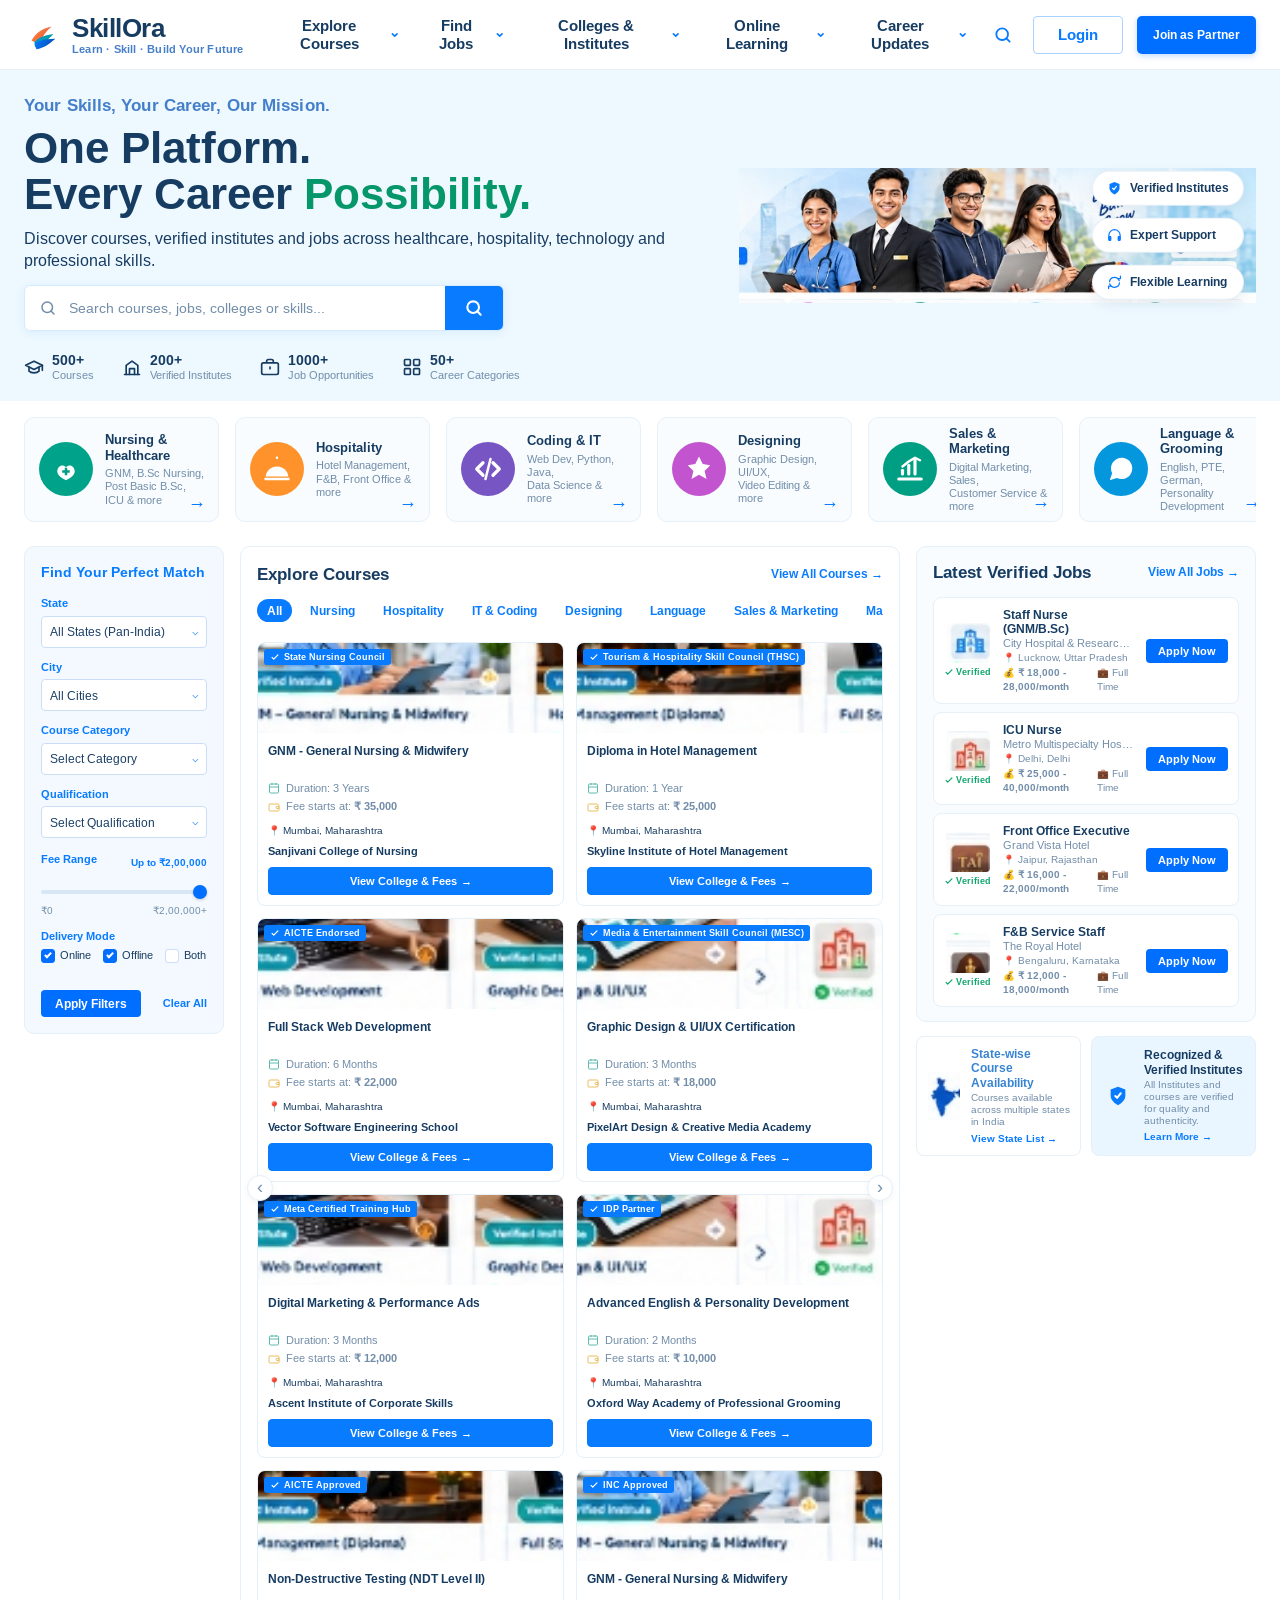
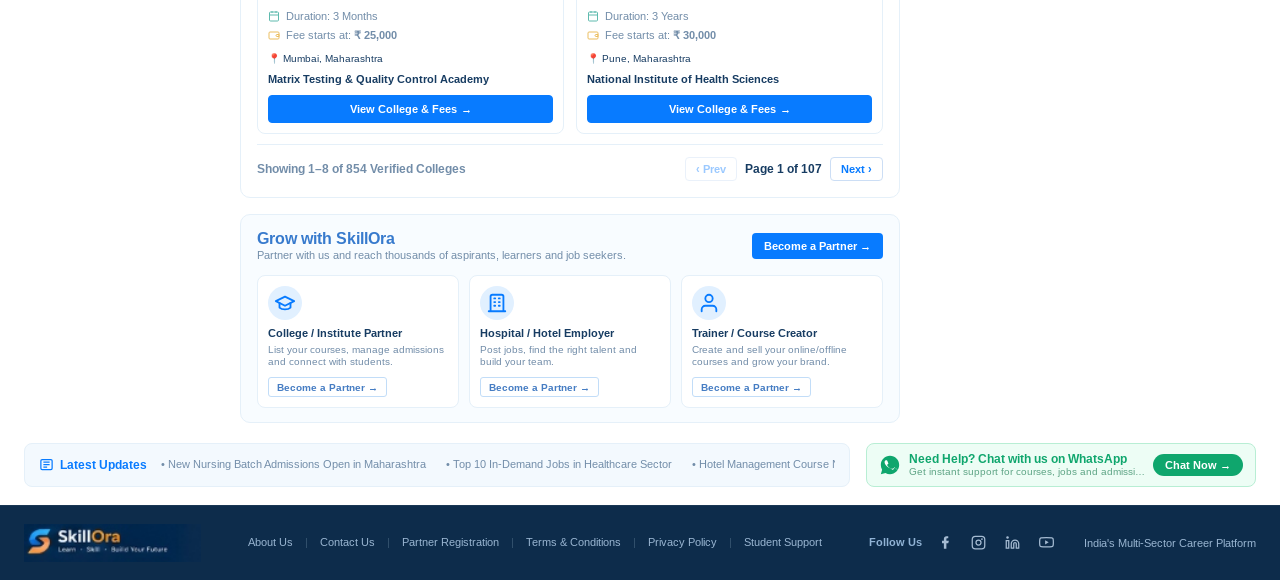
==== index.html @ 334977e7 "Initial commit: SkillOra educational platform and 854+ college directory" ====
<!DOCTYPE html>
<html lang="en">
<head>
  <meta charset="UTF-8">
  <meta name="viewport" content="width=device-width, initial-scale=1.0">
  <title>SkillOra - One Platform. Every Career Possibility.</title>
  <meta name="description" content="Discover courses, verified institutes and jobs across healthcare, hospitality, technology and professional skills.">
  <!-- Google Fonts: Arimo (Exact Figma Font) & Caveat for handwritten script -->
  <link rel="preconnect" href="https://fonts.googleapis.com">
  <link rel="preconnect" href="https://fonts.gstatic.com" crossorigin>
  <link href="https://fonts.googleapis.com/css2?family=Arimo:ital,wght@0,400..700;1,400..700&family=Caveat:wght@600;700&display=swap" rel="stylesheet">
  <link rel="stylesheet" href="styles.css">
</head>
<body>

  <!-- Top Announcement / Toast Bar (if needed) -->
  <div id="toast-container" class="toast-container"></div>

  <!-- MAIN WRAPPER (Exact 1600px Canvas Centered with Auto Layout) -->
  <div class="site-canvas">

    <!-- ========================================================================= -->
    <!-- 1. HEADER / NAVIGATION                                                    -->
    <!-- ========================================================================= -->
    <header class="navbar" id="main-header">
      <div class="nav-container">
        
        <!-- Brand Logo -->
        <a href="#home" class="brand-logo" aria-label="SkillOra Home">
          <div class="logo-mark">
            <svg class="logo-symbol" viewBox="0 0 40 40" fill="none" xmlns="http://www.w3.org/2000/svg">
              <path d="M8 26C11 19 19 13 29 11C23 16 19 22 17 29C15 28 10 27 8 26Z" fill="url(#grad_orange)"/>
              <path d="M11 27C17 22 23 20 31 19C25 25 19 32 12 33C11 31 11 29 11 27Z" fill="url(#grad_cyan)"/>
              <path d="M12 28C19 25 26 24 33 24C27 29 21 34 13 35C12 33 12 30 12 28Z" fill="url(#grad_blue)"/>
              <defs>
                <linearGradient id="grad_orange" x1="8" y1="11" x2="29" y2="29" gradientUnits="userSpaceOnUse">
                  <stop stop-color="#FF922A"/>
                  <stop offset="1" stop-color="#E84655"/>
                </linearGradient>
                <linearGradient id="grad_cyan" x1="11" y1="19" x2="31" y2="33" gradientUnits="userSpaceOnUse">
                  <stop stop-color="#0497DD"/>
                  <stop offset="1" stop-color="#009E83"/>
                </linearGradient>
                <linearGradient id="grad_blue" x1="12" y1="24" x2="33" y2="35" gradientUnits="userSpaceOnUse">
                  <stop stop-color="#087BFF"/>
                  <stop offset="1" stop-color="#0047AB"/>
                </linearGradient>
              </defs>
            </svg>
          </div>
          <div class="logo-text-group">
            <span class="logo-title">Skill<span class="highlight-orange">Ora</span></span>
            <span class="logo-tagline">Learn · Skill · Build Your Future</span>
          </div>
        </a>

        <!-- Desktop Navigation Items with Dropdowns -->
        <nav class="nav-menu" aria-label="Main Navigation">
          
          <!-- Explore Courses Dropdown -->
          <div class="nav-item has-dropdown">
            <button class="nav-link" aria-expanded="false">
              <span>Explore Courses</span>
              <svg class="chevron-icon" viewBox="0 0 12 12" fill="none"><path d="M3 4.5L6 7.5L9 4.5" stroke="#087BFF" stroke-width="2" stroke-linecap="round" stroke-linejoin="round"/></svg>
            </button>
            <div class="dropdown-menu">
              <a href="#courses" data-category="Nursing" class="dropdown-item">
                <span class="cat-dot dot-teal"></span>
                <span>Nursing & Healthcare</span>
              </a>
              <a href="#courses" data-category="Hospitality" class="dropdown-item">
                <span class="cat-dot dot-orange"></span>
                <span>Hospitality & Hotel Mgmt</span>
              </a>
              <a href="#courses" data-category="IT & Coding" class="dropdown-item">
                <span class="cat-dot dot-purple"></span>
                <span>Coding & Technology</span>
              </a>
              <a href="#courses" data-category="Designing" class="dropdown-item">
                <span class="cat-dot dot-magenta"></span>
                <span>Designing & UI/UX</span>
              </a>
              <a href="#courses" data-category="Sales & Marketing" class="dropdown-item">
                <span class="cat-dot dot-green"></span>
                <span>Sales & Digital Marketing</span>
              </a>
              <a href="#courses" data-category="Language" class="dropdown-item">
                <span class="cat-dot dot-blue"></span>
                <span>Language & Grooming</span>
              </a>
              <a href="#courses" data-category="Material Science" class="dropdown-item">
                <span class="cat-dot dot-darkgreen"></span>
                <span>Material Science & Testing</span>
              </a>
            </div>
          </div>

          <!-- Find Jobs Dropdown -->
          <div class="nav-item has-dropdown">
            <button class="nav-link" aria-expanded="false">
              <span>Find Jobs</span>
              <svg class="chevron-icon" viewBox="0 0 12 12" fill="none"><path d="M3 4.5L6 7.5L9 4.5" stroke="#087BFF" stroke-width="2" stroke-linecap="round" stroke-linejoin="round"/></svg>
            </button>
            <div class="dropdown-menu">
              <a href="#jobs" class="dropdown-item"><span>Staff & ICU Nurse Openings</span></a>
              <a href="#jobs" class="dropdown-item"><span>Hotel Front Desk & Hospitality</span></a>
              <a href="#jobs" class="dropdown-item"><span>Full Stack & Frontend Developer</span></a>
              <a href="#jobs" class="dropdown-item"><span>UI/UX Designer & Creative</span></a>
              <a href="#jobs" class="dropdown-item"><span>Verified Walk-in Interviews</span></a>
            </div>
          </div>

          <!-- Colleges & Institutes Dropdown -->
          <div class="nav-item has-dropdown">
            <button class="nav-link" aria-expanded="false">
              <span>Colleges & Institutes</span>
              <svg class="chevron-icon" viewBox="0 0 12 12" fill="none"><path d="M3 4.5L6 7.5L9 4.5" stroke="#087BFF" stroke-width="2" stroke-linecap="round" stroke-linejoin="round"/></svg>
            </button>
            <div class="dropdown-menu">
              <a href="javascript:void(0)" onclick="openStateModal()" class="dropdown-item"><span>Sunrise College of Nursing</span></a>
              <a href="javascript:void(0)" onclick="openStateModal()" class="dropdown-item"><span>Global Hospitality Institute</span></a>
              <a href="javascript:void(0)" onclick="openStateModal()" class="dropdown-item"><span>iTech Skills Academy</span></a>
              <a href="javascript:void(0)" onclick="openStateModal()" class="dropdown-item"><span>Creative Design Institute</span></a>
              <a href="javascript:void(0)" onclick="openVerifiedModal()" class="dropdown-item highlight-link"><span>Directory of Verified Institutes →</span></a>
            </div>
          </div>

          <!-- Online Learning Dropdown -->
          <div class="nav-item has-dropdown">
            <button class="nav-link" aria-expanded="false">
              <span>Online Learning</span>
              <svg class="chevron-icon" viewBox="0 0 12 12" fill="none"><path d="M3 4.5L6 7.5L9 4.5" stroke="#087BFF" stroke-width="2" stroke-linecap="round" stroke-linejoin="round"/></svg>
            </button>
            <div class="dropdown-menu">
              <a href="#courses" class="dropdown-item"><span>Live Certification Batches</span></a>
              <a href="#courses" class="dropdown-item"><span>Self-Paced Video Modules</span></a>
              <a href="#courses" class="dropdown-item"><span>Free Skill Masterclasses</span></a>
              <a href="#courses" class="dropdown-item"><span>Skill Assessment & Tests</span></a>
            </div>
          </div>

          <!-- Career Updates Dropdown -->
          <div class="nav-item has-dropdown">
            <button class="nav-link" aria-expanded="false">
              <span>Career Updates</span>
              <svg class="chevron-icon" viewBox="0 0 12 12" fill="none"><path d="M3 4.5L6 7.5L9 4.5" stroke="#087BFF" stroke-width="2" stroke-linecap="round" stroke-linejoin="round"/></svg>
            </button>
            <div class="dropdown-menu">
              <a href="#updates" class="dropdown-item"><span>Admission Alerts 2026</span></a>
              <a href="#updates" class="dropdown-item"><span>Government Job Notifications</span></a>
              <a href="#updates" class="dropdown-item"><span>Healthcare Industry Hiring Trends</span></a>
              <a href="#updates" class="dropdown-item"><span>Career Counseling Articles</span></a>
            </div>
          </div>

        </nav>

        <!-- Right Action Items -->
        <div class="nav-actions">
          <!-- Search Trigger Icon -->
          <button class="icon-btn search-trigger-btn" id="header-search-btn" title="Search SkillOra" aria-label="Search">
            <svg width="20" height="20" viewBox="0 0 24 24" fill="none">
              <circle cx="11" cy="11" r="7" stroke="#087BFF" stroke-width="2.2"/>
              <path d="M20 20L16 16" stroke="#087BFF" stroke-width="2.2" stroke-linecap="round"/>
            </svg>
          </button>

          <!-- Login Button -->
          <button class="btn btn-outline-login" id="login-btn">
            Login
          </button>

          <!-- Join as Partner Button -->
          <button class="btn btn-primary-join" id="join-partner-btn">
            Join as Partner
          </button>

          <!-- Mobile Hamburger Toggle -->
          <button class="mobile-toggle-btn" id="mobile-toggle" aria-label="Open mobile menu">
            <span></span>
            <span></span>
            <span></span>
          </button>
        </div>

      </div>
    </header>

    <!-- ========================================================================= -->
    <!-- 2. HERO SECTION                                                           -->
    <!-- ========================================================================= -->
    <section class="hero-section" id="home">
      <div class="hero-container">
        
        <!-- Left Hero Copy & Interactive Search -->
        <div class="hero-copy">
          <div class="hero-eyebrow">
            Your Skills, Your Career, Our Mission.
          </div>
          
          <h1 class="hero-title">
            <span class="hero-title-line1">One Platform.</span>
            <span class="hero-title-line2">Every Career <span class="highlight-possibility">Possibility.</span></span>
          </h1>

          <p class="hero-subtitle">
            Discover courses, verified institutes and jobs across healthcare, hospitality, technology and professional skills.
          </p>

          <!-- Interactive Search Box -->
          <div class="hero-search-wrapper">
            <div class="hero-search-bar" id="hero-search-bar">
              <span class="search-input-icon">
                <svg width="18" height="18" viewBox="0 0 24 24" fill="none">
                  <circle cx="11" cy="11" r="7" stroke="#728DA9" stroke-width="2"/>
                  <path d="M20 20L16 16" stroke="#728DA9" stroke-width="2" stroke-linecap="round"/>
                </svg>
              </span>
              <input 
                type="text" 
                id="hero-search-input" 
                class="hero-search-input" 
                placeholder="Search courses, jobs, colleges or skills..." 
                autocomplete="off"
              >
              <button class="clear-search-btn" id="clear-search-btn" style="display:none;" title="Clear search">✕</button>
              <button class="hero-search-submit" id="hero-search-submit" aria-label="Execute search">
                <svg width="20" height="20" viewBox="0 0 24 24" fill="none">
                  <circle cx="11" cy="11" r="7" stroke="#FFFFFF" stroke-width="2.5"/>
                  <path d="M20 20L16 16" stroke="#FFFFFF" stroke-width="2.5" stroke-linecap="round"/>
                </svg>
              </button>
            </div>

            <!-- Live Search Suggestions Autocomplete Dropdown -->
            <div class="search-autocomplete-dropdown" id="search-autocomplete-dropdown"></div>
          </div>

          <!-- Hero Highlights / Metrics Row -->
          <div class="hero-highlights">
            
            <div class="highlight-item" title="Over 500 accredited courses">
              <span class="highlight-icon">
                <svg width="20" height="20" viewBox="0 0 24 24" fill="none">
                  <path d="M22 10L12 5L2 10L12 15L22 10Z" stroke="#173C62" stroke-width="2" stroke-linecap="round" stroke-linejoin="round"/>
                  <path d="M6 12V17C6 17 8 19 12 19C16 19 18 17 18 17V12" stroke="#173C62" stroke-width="2" stroke-linecap="round" stroke-linejoin="round"/>
                  <path d="M22 10V16" stroke="#173C62" stroke-width="2" stroke-linecap="round"/>
                </svg>
              </span>
              <div class="highlight-text">
                <strong class="highlight-num">500+</strong>
                <span class="highlight-label">Courses</span>
              </div>
            </div>

            <div class="highlight-item" title="200+ Verified & Inspected Institutes">
              <span class="highlight-icon">
                <svg width="20" height="20" viewBox="0 0 24 24" fill="none">
                  <path d="M3 21H21" stroke="#173C62" stroke-width="2" stroke-linecap="round"/>
                  <path d="M5 21V10L12 5L19 10V21" stroke="#173C62" stroke-width="2" stroke-linecap="round" stroke-linejoin="round"/>
                  <path d="M9 21V14H15V21" stroke="#173C62" stroke-width="2" stroke-linecap="round" stroke-linejoin="round"/>
                </svg>
              </span>
              <div class="highlight-text">
                <strong class="highlight-num">200+</strong>
                <span class="highlight-label">Verified Institutes</span>
              </div>
            </div>

            <div class="highlight-item" title="1000+ Direct Employer Openings">
              <span class="highlight-icon">
                <svg width="20" height="20" viewBox="0 0 24 24" fill="none">
                  <rect x="2" y="7" width="20" height="14" rx="2" stroke="#173C62" stroke-width="2"/>
                  <path d="M16 7V5C16 3.89543 15.1046 3 14 3H10C8.89543 3 8 3.89543 8 5V7" stroke="#173C62" stroke-width="2"/>
                  <path d="M12 12V14" stroke="#173C62" stroke-width="2" stroke-linecap="round"/>
                </svg>
              </span>
              <div class="highlight-text">
                <strong class="highlight-num">1000+</strong>
                <span class="highlight-label">Job Opportunities</span>
              </div>
            </div>

            <div class="highlight-item" title="50+ Specialized Career Sectors">
              <span class="highlight-icon">
                <svg width="20" height="20" viewBox="0 0 24 24" fill="none">
                  <rect x="3" y="3" width="7" height="7" rx="1" stroke="#173C62" stroke-width="2"/>
                  <rect x="14" y="3" width="7" height="7" rx="1" stroke="#173C62" stroke-width="2"/>
                  <rect x="14" y="14" width="7" height="7" rx="1" stroke="#173C62" stroke-width="2"/>
                  <rect x="3" y="14" width="7" height="7" rx="1" stroke="#173C62" stroke-width="2"/>
                </svg>
              </span>
              <div class="highlight-text">
                <strong class="highlight-num">50+</strong>
                <span class="highlight-label">Career Categories</span>
              </div>
            </div>

          </div>
        </div>

        <!-- Right Hero Visual with Realistic Photography & Badges -->
        <div class="hero-artwork-container">
          <div class="hero-artwork-inner">
            <!-- Background Artwork Image (4 Diverse Students/Professionals) -->
            <img 
              src="assets/hero_banner.png" 
              alt="SkillOra Indian students and professionals in healthcare, hospitality, IT and creative design" 
              class="hero-artwork-img"
              loading="eager"
            >

            <!-- Interactive Clickable Floating Badges -->
            <div class="hero-floating-badges">
              
              <!-- Badge 1: Verified Institutes -->
              <div class="floating-badge badge-verified" onclick="openVerifiedModal()" role="button" tabindex="0" title="Click to view institute accreditation details">
                <span class="f-badge-icon">
                  <svg width="15" height="15" viewBox="0 0 24 24" fill="none">
                    <path d="M12 22C12 22 20 18 20 12V5L12 2L4 5V12C4 18 12 22 12 22Z" fill="#087BFF"/>
                    <path d="M9 12L11 14L15 9" stroke="#FFFFFF" stroke-width="2" stroke-linecap="round" stroke-linejoin="round"/>
                  </svg>
                </span>
                <span class="f-badge-text">Verified Institutes</span>
              </div>

              <!-- Badge 2: Expert Support -->
              <div class="floating-badge badge-support" onclick="openWhatsAppChat('Expert Support Request')" role="button" tabindex="0" title="Get live 24/7 counseling support">
                <span class="f-badge-icon">
                  <svg width="15" height="15" viewBox="0 0 24 24" fill="none">
                    <path d="M3 18V12C3 7.02944 7.02944 3 12 3C16.9706 3 21 7.02944 21 12V18" stroke="#087BFF" stroke-width="2" stroke-linecap="round"/>
                    <path d="M2 15C2 13.8954 2.89543 13 4 13H5C6.10457 13 7 13.8954 7 15V19C7 20.1046 6.10457 21 5 21H4C2.89543 21 2 20.1046 2 19V15Z" fill="#087BFF"/>
                    <path d="M17 15C17 13.8954 17.8954 13 19 13H20C21.1046 13 22 13.8954 22 15V19C22 20.1046 21.1046 21 20 21H19C17.8954 21 17 20.1046 17 19V15Z" fill="#087BFF"/>
                  </svg>
                </span>
                <span class="f-badge-text">Expert Support</span>
              </div>

              <!-- Badge 3: Flexible Learning -->
              <div class="floating-badge badge-flexible" onclick="showToast('SkillOra offers both 100% Online self-paced & Offline campus batches!')" role="button" tabindex="0" title="Flexible Online & Offline delivery modes">
                <span class="f-badge-icon">
                  <svg width="15" height="15" viewBox="0 0 24 24" fill="none">
                    <path d="M21.5 2V6H17.5" stroke="#087BFF" stroke-width="2" stroke-linecap="round" stroke-linejoin="round"/>
                    <path d="M2.5 22V18H6.5" stroke="#087BFF" stroke-width="2" stroke-linecap="round" stroke-linejoin="round"/>
                    <path d="M20 13C19.4 16.9 16 20 12 20C8.5 20 5.6 17.8 4.4 14.6" stroke="#087BFF" stroke-width="2" stroke-linecap="round"/>
                    <path d="M4 11C4.6 7.1 8 4 12 4C15.5 4 18.4 6.2 19.6 9.4" stroke="#087BFF" stroke-width="2" stroke-linecap="round"/>
                  </svg>
                </span>
                <span class="f-badge-text">Flexible Learning</span>
              </div>

            </div>
          </div>
        </div>

      </div>
    </section>

    <!-- ========================================================================= -->
    <!-- 3. HORIZONTAL CATEGORY CARDS CAROUSEL ROW (7 CARDS)                        -->
    <!-- ========================================================================= -->
    <section class="category-cards-section" aria-label="Browse Career Categories">
      <div class="category-cards-scroll">
        
        <!-- 1. Nursing & Healthcare -->
        <div class="cat-card" data-category="Nursing" role="button" tabindex="0">
          <div class="cat-icon-circle cat-bg-teal">
            <svg width="30" height="30" viewBox="0 0 24 24" fill="none">
              <path d="M19 14C19 17.866 12 21 12 21C12 21 5 17.866 5 14C5 10 9 7.5 12 10.5C15 7.5 19 10 19 14Z" fill="#FFFFFF"/>
              <path d="M9 13H11V11H13V13H15V15H13V17H11V15H9V13Z" fill="#009E83"/>
            </svg>
          </div>
          <div class="cat-details">
            <h3 class="cat-title">Nursing & Healthcare</h3>
            <p class="cat-sub">GNM, B.Sc Nursing,<br>Post Basic B.Sc, ICU & more</p>
          </div>
          <span class="cat-arrow">→</span>
        </div>

        <!-- 2. Hospitality -->
        <div class="cat-card" data-category="Hospitality" role="button" tabindex="0">
          <div class="cat-icon-circle cat-bg-orange">
            <svg width="30" height="30" viewBox="0 0 24 24" fill="none">
              <path d="M12 4C12.5523 4 13 3.55228 13 3C13 2.44772 12.5523 2 12 2C11.4477 2 11 2.44772 11 3C11 3.55228 11.4477 4 12 4Z" fill="#FFFFFF"/>
              <path d="M3 18H21C21 14.5 17.5 10 12 10C6.5 10 3 14.5 3 18Z" fill="#FFFFFF"/>
              <path d="M2 19H22V21H2V19Z" fill="#FFFFFF"/>
            </svg>
          </div>
          <div class="cat-details">
            <h3 class="cat-title">Hospitality</h3>
            <p class="cat-sub">Hotel Management,<br>F&B, Front Office & more</p>
          </div>
          <span class="cat-arrow">→</span>
        </div>

        <!-- 3. Coding & IT -->
        <div class="cat-card" data-category="IT & Coding" role="button" tabindex="0">
          <div class="cat-icon-circle cat-bg-purple">
            <svg width="30" height="30" viewBox="0 0 24 24" fill="none">
              <path d="M8 7L3 12L8 17" stroke="#FFFFFF" stroke-width="2.6" stroke-linecap="round" stroke-linejoin="round"/>
              <path d="M16 7L21 12L16 17" stroke="#FFFFFF" stroke-width="2.6" stroke-linecap="round" stroke-linejoin="round"/>
              <path d="M14 4L10 20" stroke="#FFFFFF" stroke-width="2" stroke-linecap="round"/>
            </svg>
          </div>
          <div class="cat-details">
            <h3 class="cat-title">Coding & IT</h3>
            <p class="cat-sub">Web Dev, Python, Java,<br>Data Science & more</p>
          </div>
          <span class="cat-arrow">→</span>
        </div>

        <!-- 4. Designing -->
        <div class="cat-card" data-category="Designing" role="button" tabindex="0">
          <div class="cat-icon-circle cat-bg-magenta">
            <svg width="30" height="30" viewBox="0 0 24 24" fill="none">
              <path d="M12 2L15 8L21 9L16.5 13.5L18 20L12 16.5L6 20L7.5 13.5L3 9L9 8L12 2Z" fill="#FFFFFF"/>
            </svg>
          </div>
          <div class="cat-details">
            <h3 class="cat-title">Designing</h3>
            <p class="cat-sub">Graphic Design, UI/UX,<br>Video Editing & more</p>
          </div>
          <span class="cat-arrow">→</span>
        </div>

        <!-- 5. Sales & Marketing -->
        <div class="cat-card" data-category="Sales & Marketing" role="button" tabindex="0">
          <div class="cat-icon-circle cat-bg-green">
            <svg width="30" height="30" viewBox="0 0 24 24" fill="none">
              <path d="M3 20H21" stroke="#FFFFFF" stroke-width="2.5" stroke-linecap="round"/>
              <path d="M6 16V13" stroke="#FFFFFF" stroke-width="2.5" stroke-linecap="round"/>
              <path d="M11 16V9" stroke="#FFFFFF" stroke-width="2.5" stroke-linecap="round"/>
              <path d="M16 16V5" stroke="#FFFFFF" stroke-width="2.5" stroke-linecap="round"/>
              <path d="M6 10L11 6L16 3L20 5" stroke="#FFFFFF" stroke-width="2" stroke-linecap="round" stroke-linejoin="round"/>
            </svg>
          </div>
          <div class="cat-details">
            <h3 class="cat-title">Sales & Marketing</h3>
            <p class="cat-sub">Digital Marketing, Sales,<br>Customer Service & more</p>
          </div>
          <span class="cat-arrow">→</span>
        </div>

        <!-- 6. Language & Grooming -->
        <div class="cat-card" data-category="Language" role="button" tabindex="0">
          <div class="cat-icon-circle cat-bg-blue">
            <svg width="30" height="30" viewBox="0 0 24 24" fill="none">
              <path d="M21 11.5C21.0034 12.8199 20.6951 14.1219 20.1 15.3C19.3944 16.7118 18.3098 17.8992 16.9674 18.7293C15.6251 19.5594 14.0782 20.0001 12.5 20C11.1801 20.0035 9.87812 19.6951 8.7 19.1L3 21L4.9 15.3C4.30493 14.1219 3.99656 12.8199 4 11.5C3.99987 9.92179 4.44061 8.37488 5.27072 7.03258C6.10083 5.69028 7.28825 4.6056 8.7 3.90003C9.87812 3.30493 11.1801 2.99656 12.5 3H13C15.0843 3.11502 17.053 3.99479 18.5291 5.47089C20.0052 6.94699 20.885 8.91569 21 11V11.5Z" fill="#FFFFFF"/>
            </svg>
          </div>
          <div class="cat-details">
            <h3 class="cat-title">Language & Grooming</h3>
            <p class="cat-sub">English, PTE, German,<br>Personality Development</p>
          </div>
          <span class="cat-arrow">→</span>
        </div>

        <!-- 7. Material Science -->
        <div class="cat-card" data-category="Material Science" role="button" tabindex="0">
          <div class="cat-icon-circle cat-bg-darkgreen">
            <svg width="30" height="30" viewBox="0 0 24 24" fill="none">
              <circle cx="12" cy="12" r="3" fill="#FFFFFF"/>
              <ellipse cx="12" cy="12" rx="9" ry="4" transform="rotate(30 12 12)" stroke="#FFFFFF" stroke-width="1.8"/>
              <ellipse cx="12" cy="12" rx="9" ry="4" transform="rotate(-30 12 12)" stroke="#FFFFFF" stroke-width="1.8"/>
            </svg>
          </div>
          <div class="cat-details">
            <h3 class="cat-title">Material Science</h3>
            <p class="cat-sub">Material Testing, Quality Control<br>& related courses</p>
          </div>
          <span class="cat-arrow">→</span>
        </div>

      </div>
    </section>

    <!-- ========================================================================= -->
    <!-- 4. MAIN 3-COLUMN BODY LAYOUT                                              -->
    <!-- ========================================================================= -->
    <main class="main-content-layout">

      <!-- ======================================================================= -->
      <!-- COLUMN 1: LEFT FILTER SIDEBAR                                           -->
      <!-- ======================================================================= -->
      <aside class="filter-sidebar" id="sidebar-filters" aria-label="Course and Job Filters">
        <div class="filter-card">
          <h2 class="filter-header-title">Find Your Perfect Match</h2>
          
          <form id="filter-form" onsubmit="event.preventDefault(); applySidebarFilters();">
            
            <!-- State Select -->
            <div class="filter-field">
              <label for="filter-state" class="filter-label">State</label>
              <div class="select-wrapper">
                <select id="filter-state" class="filter-select" onchange="updateCityOptions()">
                  <option value="">All States (Pan-India)</option>
                  <option value="Maharashtra">Maharashtra</option>
                  <option value="Delhi">Delhi NCR</option>
                  <option value="Karnataka">Karnataka</option>
                  <option value="Tamil Nadu">Tamil Nadu</option>
                  <option value="Uttar Pradesh">Uttar Pradesh</option>
                  <option value="Rajasthan">Rajasthan</option>
                  <option value="Gujarat">Gujarat</option>
                  <option value="West Bengal">West Bengal</option>
                  <option value="Kerala">Kerala</option>
                  <option value="Punjab">Punjab</option>
                  <option value="Haryana">Haryana</option>
                  <option value="Telangana">Telangana</option>
                  <option value="Andhra Pradesh">Andhra Pradesh</option>
                  <option value="Madhya Pradesh">Madhya Pradesh</option>
                  <option value="Bihar">Bihar</option>
                  <option value="Odisha">Odisha</option>
                  <option value="Assam">Assam</option>
                  <option value="Jharkhand">Jharkhand</option>
                  <option value="Chhattisgarh">Chhattisgarh</option>
                  <option value="Uttarakhand">Uttarakhand</option>
                  <option value="Himachal Pradesh">Himachal Pradesh</option>
                  <option value="Goa">Goa</option>
                  <option value="Jammu and Kashmir">Jammu & Kashmir</option>
                </select>
                <span class="select-arrow">⌵</span>
              </div>
            </div>

            <!-- City Select -->
            <div class="filter-field">
              <label for="filter-city" class="filter-label">City</label>
              <div class="select-wrapper">
                <select id="filter-city" class="filter-select">
                  <option value="">Select City</option>
                  <option value="Mumbai">Mumbai</option>
                  <option value="Pune">Pune</option>
                  <option value="Delhi">Delhi</option>
                  <option value="Bengaluru">Bengaluru</option>
                  <option value="Jaipur">Jaipur</option>
                  <option value="Lucknow">Lucknow</option>
                  <option value="Kolkata">Kolkata</option>
                </select>
                <span class="select-arrow">⌵</span>
              </div>
            </div>

            <!-- Course Category Select -->
            <div class="filter-field">
              <label for="filter-category" class="filter-label">Course Category</label>
              <div class="select-wrapper">
                <select id="filter-category" class="filter-select">
                  <option value="">Select Category</option>
                  <option value="Nursing">Nursing & Healthcare</option>
                  <option value="Hospitality">Hospitality & Hotel Mgmt</option>
                  <option value="IT & Coding">Coding & IT</option>
                  <option value="Designing">Graphic Design & UI/UX</option>
                  <option value="Sales & Marketing">Sales & Marketing</option>
                  <option value="Language">Language & Grooming</option>
                  <option value="Material Science">Material Science</option>
                </select>
                <span class="select-arrow">⌵</span>
              </div>
            </div>

            <!-- Qualification Select -->
            <div class="filter-field">
              <label for="filter-qualification" class="filter-label">Qualification</label>
              <div class="select-wrapper">
                <select id="filter-qualification" class="filter-select">
                  <option value="">Select Qualification</option>
                  <option value="10th">10th Standard Pass</option>
                  <option value="12th">12th Standard Pass</option>
                  <option value="Diploma">Diploma Holder</option>
                  <option value="Graduate">Graduate (B.Sc / B.Com / B.A / B.Tech)</option>
                  <option value="PostGraduate">Post Graduate</option>
                </select>
                <span class="select-arrow">⌵</span>
              </div>
            </div>

            <!-- Fee Range Slider -->
            <div class="filter-field fee-range-field">
              <div class="fee-label-row">
                <label for="filter-fee" class="filter-label">Fee Range</label>
                <span class="fee-current-val" id="fee-current-val">Up to ₹2,00,000</span>
              </div>
              <input 
                type="range" 
                id="filter-fee" 
                class="fee-slider" 
                min="10000" 
                max="200000" 
                step="5000" 
                value="200000"
                oninput="updateFeeDisplay(this.value)"
              >
              <div class="fee-minmax-row">
                <span>₹0</span>
                <span>₹2,00,000+</span>
              </div>
            </div>

            <!-- Delivery Mode Checkboxes -->
            <div class="filter-field">
              <label class="filter-label">Delivery Mode</label>
              <div class="checkbox-row">
                <label class="custom-checkbox">
                  <input type="checkbox" name="mode" value="Online" checked>
                  <span class="checkmark"></span>
                  <span class="cb-text">Online</span>
                </label>

                <label class="custom-checkbox">
                  <input type="checkbox" name="mode" value="Offline" checked>
                  <span class="checkmark"></span>
                  <span class="cb-text">Offline</span>
                </label>

                <label class="custom-checkbox">
                  <input type="checkbox" name="mode" value="Both">
                  <span class="checkmark"></span>
                  <span class="cb-text">Both</span>
                </label>
              </div>
            </div>

            <!-- Filter Buttons -->
            <div class="filter-actions-row">
              <button type="submit" class="btn btn-apply-filters">
                Apply Filters
              </button>
              <button type="button" class="btn-clear-filters" onclick="resetSidebarFilters()">
                Clear All
              </button>
            </div>

          </form>
        </div>
      </aside>

      <!-- ======================================================================= -->
      <!-- COLUMN 2: MIDDLE COLUMN (EXPLORE COURSES + GROW WITH SKILLORA)          -->
      <!-- ======================================================================= -->
      <section class="courses-and-partnerships" id="courses">
        
        <!-- Explore Courses Card Container -->
        <div class="explore-courses-card">
          
          <div class="section-title-row">
            <h2 class="section-heading">Explore Courses</h2>
            <a href="javascript:void(0)" class="view-all-link" onclick="filterByCategory('All')">
              View All Courses →
            </a>
          </div>

          <!-- Category Pill Filter Tabs -->
          <div class="course-pills-row" role="tablist">
            <button class="pill-btn active" role="tab" aria-selected="true" data-cat="All" onclick="filterByCategory('All')">All</button>
            <button class="pill-btn" role="tab" aria-selected="false" data-cat="Nursing" onclick="filterByCategory('Nursing')">Nursing</button>
            <button class="pill-btn" role="tab" aria-selected="false" data-cat="Hospitality" onclick="filterByCategory('Hospitality')">Hospitality</button>
            <button class="pill-btn" role="tab" aria-selected="false" data-cat="IT & Coding" onclick="filterByCategory('IT & Coding')">IT & Coding</button>
            <button class="pill-btn" role="tab" aria-selected="false" data-cat="Designing" onclick="filterByCategory('Designing')">Designing</button>
            <button class="pill-btn" role="tab" aria-selected="false" data-cat="Language" onclick="filterByCategory('Language')">Language</button>
            <button class="pill-btn" role="tab" aria-selected="false" data-cat="Sales & Marketing" onclick="filterByCategory('Sales & Marketing')">Sales & Marketing</button>
            <button class="pill-btn" role="tab" aria-selected="false" data-cat="Material Science" onclick="filterByCategory('Material Science')">Material Science →</button>
          </div>

          <!-- Course Carousel Area with Left and Right Chevrons -->
          <div class="courses-carousel-wrapper">
            
            <button class="carousel-nav-btn prev-btn" id="courses-prev-btn" onclick="slideCourses(-1)" aria-label="Previous Courses">
              ‹
            </button>

            <div class="courses-grid" id="courses-grid">
              
              <!-- COURSE 1: GNM Nursing -->
              <article class="course-card" data-category="Nursing" data-fee="45000" data-mode="Both" data-duration="3 Years">
                <div class="course-img-wrap">
                  <img src="assets/course_nurse.png" alt="GNM Nursing Course at Sunrise College" class="course-thumb">
                  <span class="verified-inst-badge">
                    <svg width="10" height="10" viewBox="0 0 24 24" fill="none"><path d="M5 13L9 17L19 7" stroke="#FFFFFF" stroke-width="3" stroke-linecap="round" stroke-linejoin="round"/></svg>
                    <span>Verified Institute</span>
                  </span>
                </div>
                <div class="course-body">
                  <h3 class="course-title">GNM – General Nursing & Midwifery</h3>
                  <div class="course-meta-item">
                    <span class="meta-icon icon-teal">
                      <svg width="12" height="12" viewBox="0 0 24 24" fill="none"><rect x="3" y="4" width="18" height="18" rx="2" stroke="#5FBAAE" stroke-width="2"/><path d="M16 2V6" stroke="#5FBAAE" stroke-width="2"/><path d="M8 2V6" stroke="#5FBAAE" stroke-width="2"/><path d="M3 10H21" stroke="#5FBAAE" stroke-width="2"/></svg>
                    </span>
                    <span class="meta-text">Duration: 3 Years</span>
                  </div>
                  <div class="course-meta-item">
                    <span class="meta-icon icon-gold">
                      <svg width="12" height="12" viewBox="0 0 24 24" fill="none"><rect x="2" y="6" width="20" height="14" rx="2" stroke="#EBBE61" stroke-width="2"/><path d="M16 13C16 14.1 16.9 15 18 15H22V11H18C16.9 11 16 11.9 16 13Z" stroke="#EBBE61" stroke-width="2"/></svg>
                    </span>
                    <span class="meta-text">Fee starts at: <strong>₹ 45,000</strong></span>
                  </div>
                  <div class="course-mode-row">
                    <span class="mode-tag"><span class="mode-bullet">🏢</span> Offline</span>
                    <span class="mode-tag"><span class="mode-bullet">🌐</span> Online</span>
                  </div>
                  <div class="course-provider">Sunrise College of Nursing</div>
                  <button class="btn btn-view-course" onclick="openCourseModal(1)">
                    <span>View Course</span>
                    <span class="btn-arrow">→</span>
                  </button>
                </div>
              </article>

              <!-- COURSE 2: Hotel Management -->
              <article class="course-card" data-category="Hospitality" data-fee="35000" data-mode="Both" data-duration="1 Year">
                <div class="course-img-wrap">
                  <img src="assets/course_hotel.png" alt="Hotel Management Diploma Course" class="course-thumb">
                  <span class="verified-inst-badge">
                    <svg width="10" height="10" viewBox="0 0 24 24" fill="none"><path d="M5 13L9 17L19 7" stroke="#FFFFFF" stroke-width="3" stroke-linecap="round" stroke-linejoin="round"/></svg>
                    <span>Verified Institute</span>
                  </span>
                </div>
                <div class="course-body">
                  <h3 class="course-title">Hotel Management (Diploma)</h3>
                  <div class="course-meta-item">
                    <span class="meta-icon icon-teal">
                      <svg width="12" height="12" viewBox="0 0 24 24" fill="none"><rect x="3" y="4" width="18" height="18" rx="2" stroke="#5FBAAE" stroke-width="2"/><path d="M16 2V6" stroke="#5FBAAE" stroke-width="2"/><path d="M8 2V6" stroke="#5FBAAE" stroke-width="2"/><path d="M3 10H21" stroke="#5FBAAE" stroke-width="2"/></svg>
                    </span>
                    <span class="meta-text">Duration: 1 Year</span>
                  </div>
                  <div class="course-meta-item">
                    <span class="meta-icon icon-gold">
                      <svg width="12" height="12" viewBox="0 0 24 24" fill="none"><rect x="2" y="6" width="20" height="14" rx="2" stroke="#EBBE61" stroke-width="2"/><path d="M16 13C16 14.1 16.9 15 18 15H22V11H18C16.9 11 16 11.9 16 13Z" stroke="#EBBE61" stroke-width="2"/></svg>
                    </span>
                    <span class="meta-text">Fee starts at: <strong>₹ 35,000</strong></span>
                  </div>
                  <div class="course-mode-row">
                    <span class="mode-tag"><span class="mode-bullet">🏢</span> Offline</span>
                    <span class="mode-tag"><span class="mode-bullet">🌐</span> Online</span>
                  </div>
                  <div class="course-provider">Global Hospitality Institute</div>
                  <button class="btn btn-view-course" onclick="openCourseModal(2)">
                    <span>View Course</span>
                    <span class="btn-arrow">→</span>
                  </button>
                </div>
              </article>

              <!-- COURSE 3: Full Stack Web Development -->
              <article class="course-card" data-category="IT & Coding" data-fee="25000" data-mode="Online" data-duration="6 Months">
                <div class="course-img-wrap">
                  <img src="assets/course_dev.png" alt="Full Stack Web Development Program" class="course-thumb">
                  <span class="verified-inst-badge">
                    <svg width="10" height="10" viewBox="0 0 24 24" fill="none"><path d="M5 13L9 17L19 7" stroke="#FFFFFF" stroke-width="3" stroke-linecap="round" stroke-linejoin="round"/></svg>
                    <span>Verified Institute</span>
                  </span>
                </div>
                <div class="course-body">
                  <h3 class="course-title">Full Stack Web Development</h3>
                  <div class="course-meta-item">
                    <span class="meta-icon icon-teal">
                      <svg width="12" height="12" viewBox="0 0 24 24" fill="none"><rect x="3" y="4" width="18" height="18" rx="2" stroke="#5FBAAE" stroke-width="2"/><path d="M16 2V6" stroke="#5FBAAE" stroke-width="2"/><path d="M8 2V6" stroke="#5FBAAE" stroke-width="2"/><path d="M3 10H21" stroke="#5FBAAE" stroke-width="2"/></svg>
                    </span>
                    <span class="meta-text">Duration: 6 Months</span>
                  </div>
                  <div class="course-meta-item">
                    <span class="meta-icon icon-gold">
                      <svg width="12" height="12" viewBox="0 0 24 24" fill="none"><rect x="2" y="6" width="20" height="14" rx="2" stroke="#EBBE61" stroke-width="2"/><path d="M16 13C16 14.1 16.9 15 18 15H22V11H18C16.9 11 16 11.9 16 13Z" stroke="#EBBE61" stroke-width="2"/></svg>
                    </span>
                    <span class="meta-text">Fee starts at: <strong>₹ 25,000</strong></span>
                  </div>
                  <div class="course-mode-row">
                    <span class="mode-tag"><span class="mode-bullet">🌐</span> Online</span>
                  </div>
                  <div class="course-provider">iTech Skills Academy</div>
                  <button class="btn btn-view-course" onclick="openCourseModal(3)">
                    <span>View Course</span>
                    <span class="btn-arrow">→</span>
                  </button>
                </div>
              </article>

              <!-- COURSE 4: Graphic Design & UI/UX -->
              <article class="course-card" data-category="Designing" data-fee="18000" data-mode="Online" data-duration="3 Months">
                <div class="course-img-wrap">
                  <img src="assets/course_design.png" alt="Graphic Design and UI UX Certification" class="course-thumb">
                  <span class="verified-inst-badge">
                    <svg width="10" height="10" viewBox="0 0 24 24" fill="none"><path d="M5 13L9 17L19 7" stroke="#FFFFFF" stroke-width="3" stroke-linecap="round" stroke-linejoin="round"/></svg>
                    <span>Verified Institute</span>
                  </span>
                </div>
                <div class="course-body">
                  <h3 class="course-title">Graphic Design & UI/UX</h3>
                  <div class="course-meta-item">
                    <span class="meta-icon icon-teal">
                      <svg width="12" height="12" viewBox="0 0 24 24" fill="none"><rect x="3" y="4" width="18" height="18" rx="2" stroke="#5FBAAE" stroke-width="2"/><path d="M16 2V6" stroke="#5FBAAE" stroke-width="2"/><path d="M8 2V6" stroke="#5FBAAE" stroke-width="2"/><path d="M3 10H21" stroke="#5FBAAE" stroke-width="2"/></svg>
                    </span>
                    <span class="meta-text">Duration: 3 Months</span>
                  </div>
                  <div class="course-meta-item">
                    <span class="meta-icon icon-gold">
                      <svg width="12" height="12" viewBox="0 0 24 24" fill="none"><rect x="2" y="6" width="20" height="14" rx="2" stroke="#EBBE61" stroke-width="2"/><path d="M16 13C16 14.1 16.9 15 18 15H22V11H18C16.9 11 16 11.9 16 13Z" stroke="#EBBE61" stroke-width="2"/></svg>
                    </span>
                    <span class="meta-text">Fee starts at: <strong>₹ 18,000</strong></span>
                  </div>
                  <div class="course-mode-row">
                    <span class="mode-tag"><span class="mode-bullet">🌐</span> Online</span>
                  </div>
                  <div class="course-provider">Creative Design Institute</div>
                  <button class="btn btn-view-course" onclick="openCourseModal(4)">
                    <span>View Course</span>
                    <span class="btn-arrow">→</span>
                  </button>
                </div>
              </article>

            </div>

            <button class="carousel-nav-btn next-btn" id="courses-next-btn" onclick="slideCourses(1)" aria-label="Next Courses">
              ›
            </button>

          </div>

          <!-- Catalog Pagination & Real-time Count -->
          <div class="catalog-pagination-row" id="catalog-pagination-row">
            <span class="catalog-count-badge" id="catalog-count-badge">Showing 8 of 854 Verified Colleges</span>
            <div class="catalog-nav-controls">
              <button class="btn btn-page-prev" id="page-prev-btn" onclick="changeCatalogPage(-1)" disabled>‹ Prev</button>
              <span class="page-indicator" id="page-indicator">Page 1 of 107</span>
              <button class="btn btn-page-next" id="page-next-btn" onclick="changeCatalogPage(1)">Next ›</button>
            </div>
          </div>

        </div>

        <!-- Grow with SkillOra Partnership Container -->
        <div class="grow-with-skillora-card">
          <div class="grow-header-row">
            <div class="grow-intro">
              <h3 class="grow-title">Grow with SkillOra</h3>
              <p class="grow-sub">Partner with us and reach thousands of aspirants, learners and job seekers.</p>
            </div>
            <button class="btn btn-become-partner-hero" onclick="openPartnerModal('general')">
              Become a Partner →
            </button>
          </div>

          <!-- 3 Partner Cards -->
          <div class="partner-cards-grid">
            
            <!-- Partner 1 -->
            <div class="partner-card">
              <div class="partner-icon-circle">
                <svg width="22" height="22" viewBox="0 0 24 24" fill="none">
                  <path d="M22 10L12 5L2 10L12 15L22 10Z" stroke="#087BFF" stroke-width="2" stroke-linecap="round" stroke-linejoin="round"/>
                  <path d="M6 12V17C6 17 8 19 12 19C16 19 18 17 18 17V12" stroke="#087BFF" stroke-width="2" stroke-linecap="round" stroke-linejoin="round"/>
                </svg>
              </div>
              <div class="partner-card-body">
                <h4 class="partner-card-title">College / Institute Partner</h4>
                <p class="partner-card-desc">List your courses, manage admissions and connect with students.</p>
              </div>
              <button class="btn-partner-link" onclick="openPartnerModal('institute')">
                Become a Partner →
              </button>
            </div>

            <!-- Partner 2 -->
            <div class="partner-card">
              <div class="partner-icon-circle">
                <svg width="22" height="22" viewBox="0 0 24 24" fill="none">
                  <path d="M3 21H21" stroke="#087BFF" stroke-width="2" stroke-linecap="round"/>
                  <path d="M5 21V5C5 3.89543 5.89543 3 7 3H17C18.1046 3 19 3.89543 19 5V21" stroke="#087BFF" stroke-width="2"/>
                  <path d="M9 7H10" stroke="#087BFF" stroke-width="2" stroke-linecap="round"/>
                  <path d="M14 7H15" stroke="#087BFF" stroke-width="2" stroke-linecap="round"/>
                  <path d="M9 11H10" stroke="#087BFF" stroke-width="2" stroke-linecap="round"/>
                  <path d="M14 11H15" stroke="#087BFF" stroke-width="2" stroke-linecap="round"/>
                  <path d="M9 15H10" stroke="#087BFF" stroke-width="2" stroke-linecap="round"/>
                  <path d="M14 15H15" stroke="#087BFF" stroke-width="2" stroke-linecap="round"/>
                </svg>
              </div>
              <div class="partner-card-body">
                <h4 class="partner-card-title">Hospital / Hotel Employer</h4>
                <p class="partner-card-desc">Post jobs, find the right talent and build your team.</p>
              </div>
              <button class="btn-partner-link" onclick="openPartnerModal('employer')">
                Become a Partner →
              </button>
            </div>

            <!-- Partner 3 -->
            <div class="partner-card">
              <div class="partner-icon-circle">
                <svg width="22" height="22" viewBox="0 0 24 24" fill="none">
                  <path d="M20 21V19C20 16.7909 18.2091 15 16 15H8C5.79086 15 4 16.7909 4 19V21" stroke="#087BFF" stroke-width="2" stroke-linecap="round"/>
                  <circle cx="12" cy="7" r="4" stroke="#087BFF" stroke-width="2"/>
                </svg>
              </div>
              <div class="partner-card-body">
                <h4 class="partner-card-title">Trainer / Course Creator</h4>
                <p class="partner-card-desc">Create and sell your online/offline courses and grow your brand.</p>
              </div>
              <button class="btn-partner-link" onclick="openPartnerModal('trainer')">
                Become a Partner →
              </button>
            </div>

          </div>
        </div>

      </section>

      <!-- ======================================================================= -->
      <!-- COLUMN 3: RIGHT COLUMN (LATEST VERIFIED JOBS + TRUST CARDS)             -->
      <!-- ======================================================================= -->
      <section class="jobs-and-trust-column" id="jobs">
        
        <!-- Latest Verified Jobs Card -->
        <div class="verified-jobs-card">
          <div class="section-title-row">
            <h2 class="section-heading">Latest Verified Jobs</h2>
            <a href="javascript:void(0)" class="view-all-link" onclick="showToast('Displaying all 1000+ verified job listings!')">
              View All Jobs →
            </a>
          </div>

          <!-- Job Listings Stack (4 Jobs) -->
          <div class="job-items-stack" id="job-items-stack">
            
            <!-- Job 1 -->
            <article class="job-item">
              <div class="job-logo-col">
                <div class="job-logo-box bg-blue-light">
                  <img src="assets/job_logo_1.png" alt="City Hospital" class="job-logo-img">
                </div>
                <div class="job-verified-tag">
                  <svg width="10" height="10" viewBox="0 0 24 24" fill="none"><path d="M5 13L9 17L19 7" stroke="#0FA66D" stroke-width="3" stroke-linecap="round" stroke-linejoin="round"/></svg>
                  <span>Verified</span>
                </div>
              </div>
              <div class="job-info-col">
                <h3 class="job-title">Staff Nurse (GNM/B.Sc)</h3>
                <div class="job-company">City Hospital & Research Centre</div>
                <div class="job-location">📍 Lucknow, Uttar Pradesh</div>
                <div class="job-salary-row">
                  <span class="job-salary">💰 ₹ 18,000 - 28,000/month</span>
                  <span class="job-type-badge">💼 Full Time</span>
                </div>
              </div>
              <div class="job-action-col">
                <button class="btn btn-apply-job" onclick="openJobModal(1)">
                  Apply Now
                </button>
              </div>
            </article>

            <!-- Job 2 -->
            <article class="job-item">
              <div class="job-logo-col">
                <div class="job-logo-box bg-red-light">
                  <img src="assets/job_logo_2.png" alt="Metro Hospital" class="job-logo-img">
                </div>
                <div class="job-verified-tag">
                  <svg width="10" height="10" viewBox="0 0 24 24" fill="none"><path d="M5 13L9 17L19 7" stroke="#0FA66D" stroke-width="3" stroke-linecap="round" stroke-linejoin="round"/></svg>
                  <span>Verified</span>
                </div>
              </div>
              <div class="job-info-col">
                <h3 class="job-title">ICU Nurse</h3>
                <div class="job-company">Metro Multispecialty Hospital</div>
                <div class="job-location">📍 Delhi, Delhi</div>
                <div class="job-salary-row">
                  <span class="job-salary">💰 ₹ 25,000 - 40,000/month</span>
                  <span class="job-type-badge">💼 Full Time</span>
                </div>
              </div>
              <div class="job-action-col">
                <button class="btn btn-apply-job" onclick="openJobModal(2)">
                  Apply Now
                </button>
              </div>
            </article>

            <!-- Job 3 -->
            <article class="job-item">
              <div class="job-logo-col">
                <div class="job-logo-box bg-gold-light">
                  <img src="assets/job_logo_3.png" alt="Grand Vista Hotel" class="job-logo-img">
                </div>
                <div class="job-verified-tag">
                  <svg width="10" height="10" viewBox="0 0 24 24" fill="none"><path d="M5 13L9 17L19 7" stroke="#0FA66D" stroke-width="3" stroke-linecap="round" stroke-linejoin="round"/></svg>
                  <span>Verified</span>
                </div>
              </div>
              <div class="job-info-col">
                <h3 class="job-title">Front Office Executive</h3>
                <div class="job-company">Grand Vista Hotel</div>
                <div class="job-location">📍 Jaipur, Rajasthan</div>
                <div class="job-salary-row">
                  <span class="job-salary">💰 ₹ 16,000 - 22,000/month</span>
                  <span class="job-type-badge">💼 Full Time</span>
                </div>
              </div>
              <div class="job-action-col">
                <button class="btn btn-apply-job" onclick="openJobModal(3)">
                  Apply Now
                </button>
              </div>
            </article>

            <!-- Job 4 -->
            <article class="job-item">
              <div class="job-logo-col">
                <div class="job-logo-box bg-purple-light">
                  <img src="assets/job_logo_4.png" alt="The Royal Hotel" class="job-logo-img">
                </div>
                <div class="job-verified-tag">
                  <svg width="10" height="10" viewBox="0 0 24 24" fill="none"><path d="M5 13L9 17L19 7" stroke="#0FA66D" stroke-width="3" stroke-linecap="round" stroke-linejoin="round"/></svg>
                  <span>Verified</span>
                </div>
              </div>
              <div class="job-info-col">
                <h3 class="job-title">F&B Service Staff</h3>
                <div class="job-company">The Royal Hotel</div>
                <div class="job-location">📍 Bengaluru, Karnataka</div>
                <div class="job-salary-row">
                  <span class="job-salary">💰 ₹ 12,000 - 18,000/month</span>
                  <span class="job-type-badge">💼 Full Time</span>
                </div>
              </div>
              <div class="job-action-col">
                <button class="btn btn-apply-job" onclick="openJobModal(4)">
                  Apply Now
                </button>
              </div>
            </article>

          </div>
        </div>

        <!-- 2 Side-by-Side Trust Highlight Cards -->
        <div class="trust-highlights-row">
          
          <!-- Trust Card 1: State-wise Course Availability -->
          <div class="trust-card state-trust-card" onclick="openStateModal()" role="button" tabindex="0">
            <div class="trust-icon-wrap">
              <img src="assets/india_map.png" alt="India Map" class="trust-india-map">
            </div>
            <div class="trust-text-wrap">
              <h4 class="trust-title text-blue">State-wise Course Availability</h4>
              <p class="trust-desc">Courses available across multiple states in India</p>
              <a href="javascript:void(0)" class="trust-link">View State List →</a>
            </div>
          </div>

          <!-- Trust Card 2: Recognized & Verified Institutes -->
          <div class="trust-card cert-trust-card" onclick="openVerifiedModal()" role="button" tabindex="0">
            <div class="trust-icon-wrap">
              <div class="shield-badge-icon">
                <svg width="22" height="22" viewBox="0 0 24 24" fill="none">
                  <path d="M12 22C12 22 20 18 20 12V5L12 2L4 5V12C4 18 12 22 12 22Z" fill="#087BFF"/>
                  <path d="M9 12L11 14L15 9" stroke="#FFFFFF" stroke-width="2.2" stroke-linecap="round" stroke-linejoin="round"/>
                </svg>
              </div>
            </div>
            <div class="trust-text-wrap">
              <h4 class="trust-title text-navy">Recognized & Verified Institutes</h4>
              <p class="trust-desc">All Institutes and courses are verified for quality and authenticity.</p>
              <a href="javascript:void(0)" class="trust-link">Learn More →</a>
            </div>
          </div>

        </div>

      </section>

    </main>

    <!-- ========================================================================= -->
    <!-- 5. BOTTOM TICKER & WHATSAPP SUPPORT BAR                                   -->
    <!-- ========================================================================= -->
    <section class="bottom-support-bar" id="updates">
      
      <!-- Left: Latest Updates Ticker -->
      <div class="updates-ticker-card">
        <div class="ticker-badge">
          <svg width="15" height="15" viewBox="0 0 24 24" fill="none"><path d="M19 20H5C3.89543 20 3 19.1046 3 18V6C3 4.89543 3.89543 4 5 4H19C20.1046 4 21 4.89543 21 6V18C21 19.1046 20.1046 20 19 20Z" stroke="#087BFF" stroke-width="2"/><path d="M7 8H17" stroke="#087BFF" stroke-width="2"/><path d="M7 12H17" stroke="#087BFF" stroke-width="2"/><path d="M7 16H13" stroke="#087BFF" stroke-width="2"/></svg>
          <span>Latest Updates</span>
        </div>
        <div class="ticker-content" id="ticker-content">
          <span class="ticker-item">• New Nursing Batch Admissions Open in Maharashtra</span>
          <span class="ticker-item">• Top 10 In-Demand Jobs in Healthcare Sector</span>
          <span class="ticker-item">• Hotel Management Course Now Available in Online Mode</span>
          <a href="javascript:void(0)" class="ticker-item-link" onclick="showToast('Displaying Latest Government & Healthcare Job Notifications')">• Latest Government Job Notifications →</a>
        </div>
      </div>

      <!-- Right: WhatsApp Help Widget -->
      <div class="whatsapp-help-card" onclick="openWhatsAppChat()" role="button" tabindex="0">
        <div class="wa-icon-circle">
          <svg width="22" height="22" viewBox="0 0 24 24" fill="none">
            <path d="M12 2C6.48 2 2 6.48 2 12C2 13.85 2.5 15.58 3.38 17.07L2 22L7.09 20.67C8.54 21.51 10.22 22 12 22C17.52 22 22 17.52 22 12C22 6.48 17.52 2 12 2Z" fill="#0FA66D"/>
            <path d="M16.9 14.5C16.6 15.3 15.4 15.9 14.6 16C14 16.1 13.2 16.1 11.2 15.3C8.7 14.2 7.1 11.6 7 11.4C6.9 11.2 6.1 10.1 6.1 9C6.1 7.9 6.7 7.3 6.9 7.1C7.1 6.9 7.4 6.8 7.7 6.8C7.9 6.8 8.1 6.8 8.3 6.8C8.5 6.8 8.7 6.7 9 7.4C9.3 8.1 10 9.7 10.1 9.9C10.2 10.1 10.2 10.3 10.1 10.5C10 10.7 9.9 10.8 9.7 11C9.5 11.2 9.3 11.4 9.1 11.6C8.9 11.8 8.7 12 8.9 12.3C9.1 12.6 10 14 11.3 15.1C13 16.5 14.4 16.9 14.7 17.1C15 17.2 15.3 17.2 15.5 17C15.7 16.8 16.4 15.9 16.6 15.5C16.8 15.1 17 15.2 17.3 15.3C17.6 15.4 19.3 16.2 19.6 16.4C19.9 16.6 20.1 16.7 20.2 16.9C20.3 17.2 20.3 17.8 16.9 14.5Z" fill="#FFFFFF"/>
          </svg>
        </div>
        <div class="wa-text-group">
          <div class="wa-heading">Need Help? Chat with us on WhatsApp</div>
          <div class="wa-sub">Get instant support for courses, jobs and admissions.</div>
        </div>
        <button class="btn btn-chat-now" aria-label="Chat with WhatsApp support">
          Chat Now →
        </button>
      </div>

    </section>

    <!-- ========================================================================= -->
    <!-- 6. FOOTER                                                                 -->
    <!-- ========================================================================= -->
    <footer class="site-footer" id="footer">
      <div class="footer-container">
        
        <!-- Left: SkillOra Footer Logo Artwork -->
        <a href="#home" class="footer-brand" aria-label="SkillOra Home">
          <img src="assets/footer_logo.png" alt="SkillOra - Learn · Skill · Build Your Future" class="footer-logo-img">
        </a>

        <!-- Center: Quick Nav Links -->
        <nav class="footer-nav" aria-label="Footer Links">
          <a href="javascript:void(0)" onclick="openInfoModal('about')">About Us</a>
          <span class="footer-sep">|</span>
          <a href="javascript:void(0)" onclick="openInfoModal('contact')">Contact Us</a>
          <span class="footer-sep">|</span>
          <a href="javascript:void(0)" onclick="openPartnerModal('general')">Partner Registration</a>
          <span class="footer-sep">|</span>
          <a href="javascript:void(0)" onclick="openInfoModal('terms')">Terms & Conditions</a>
          <span class="footer-sep">|</span>
          <a href="javascript:void(0)" onclick="openInfoModal('privacy')">Privacy Policy</a>
          <span class="footer-sep">|</span>
          <a href="javascript:void(0)" onclick="openInfoModal('support')">Student Support</a>
        </nav>

        <!-- Right: Social Links & Platform Badge -->
        <div class="footer-right-group">
          <div class="footer-social-row">
            <span class="social-label">Follow Us</span>
            <div class="social-icons">
              <a href="https://facebook.com" target="_blank" rel="noopener" class="social-icon-btn" title="Facebook" aria-label="Facebook">
                <svg width="15" height="15" viewBox="0 0 24 24" fill="none"><path d="M18 2H15C12.7909 2 11 3.79086 11 6V9H8V13H11V22H15V13H18L19 9H15V6C15 5.44772 15.4477 5 16 5H18V2Z" fill="#A5BBD2"/></svg>
              </a>
              <a href="https://instagram.com" target="_blank" rel="noopener" class="social-icon-btn" title="Instagram" aria-label="Instagram">
                <svg width="15" height="15" viewBox="0 0 24 24" fill="none"><rect x="2" y="2" width="20" height="20" rx="5" stroke="#A5BBD2" stroke-width="2"/><circle cx="12" cy="12" r="4" stroke="#A5BBD2" stroke-width="2"/><circle cx="17.5" cy="6.5" r="1.5" fill="#A5BBD2"/></svg>
              </a>
              <a href="https://linkedin.com" target="_blank" rel="noopener" class="social-icon-btn" title="LinkedIn" aria-label="LinkedIn">
                <svg width="15" height="15" viewBox="0 0 24 24" fill="none"><path d="M16 8C17.5913 8 19.1174 8.63214 20.2426 9.75736C21.3679 10.8826 22 12.4087 22 14V21H18V14C18 13.4696 17.7893 12.9609 17.4142 12.5858C17.0391 12.2107 16.5304 12 16 12C15.4696 12 14.9609 12.2107 14.5858 12.5858C14.2107 12.9609 14 13.4696 14 14V21H10V14C10 12.4087 10.6321 10.8826 11.7574 9.75736C12.8826 8.63214 14.4087 8 16 8Z" stroke="#A5BBD2" stroke-width="2" stroke-linecap="round" stroke-linejoin="round"/><rect x="2" y="9" width="4" height="12" stroke="#A5BBD2" stroke-width="2"/><circle cx="4" cy="4" r="2" fill="#A5BBD2"/></svg>
              </a>
              <a href="https://youtube.com" target="_blank" rel="noopener" class="social-icon-btn" title="YouTube" aria-label="YouTube">
                <svg width="15" height="15" viewBox="0 0 24 24" fill="none"><path d="M22.54 6.42C22.42 5.97 22.18 5.56 21.84 5.23C21.5 4.9 21.08 4.68 20.63 4.58C18.96 4.14 12 4.14 12 4.14C12 4.14 5.04 4.14 3.37 4.58C2.92 4.69 2.5 4.91 2.16 5.24C1.82 5.57 1.58 5.98 1.46 6.43C1.03 8.12 1.03 11.64 1.03 11.64C1.03 11.64 1.03 15.16 1.46 16.85C1.58 17.3 1.82 17.71 2.16 18.04C2.5 18.37 2.92 18.59 3.37 18.7C5.04 19.14 12 19.14 12 19.14C12 19.14 18.96 19.14 20.63 18.7C21.08 18.59 21.5 18.37 21.84 18.04C22.18 17.71 22.42 17.3 22.54 16.85C22.97 15.16 22.97 11.64 22.97 11.64C22.97 11.64 22.97 8.12 22.54 6.42Z" stroke="#A5BBD2" stroke-width="2"/><polygon points="9.75,15.02 15.5,11.64 9.75,8.26" fill="#A5BBD2"/></svg>
              </a>
            </div>
          </div>
          <div class="footer-country-badge">
            India's Multi-Sector Career Platform
          </div>
        </div>

      </div>
    </footer>

  </div> <!-- End site-canvas -->

  <!-- ========================================================================= -->
  <!-- 7. INTERACTIVE MODALS & DRAWERS (FULLY WORKING FUNCTIONALITY)             -->
  <!-- ========================================================================= -->

  <!-- Modal 1: College Intelligence & Course Details Modal (Collegedunia-Style) -->
  <div class="modal-backdrop" id="course-modal" aria-hidden="true">
    <div class="modal-dialog modal-lg">
      <button class="modal-close-btn" onclick="closeModal('course-modal')">✕</button>
      
      <!-- Modal Header -->
      <div class="modal-header">
        <div style="display:flex;align-items:center;gap:6px;margin-bottom:6px;">
          <span class="modal-category-badge" id="modal-course-cat">Nursing & Healthcare</span>
          <span class="star-rating-pill" id="modal-rating-pill">★ 4.8 / 5</span>
          <span class="modal-category-badge badge-green" id="modal-approval-badge">INC Approved</span>
        </div>
        <h2 class="modal-title" id="modal-course-title">Sunrise College of Nursing</h2>
        <div class="modal-institute-name" id="modal-course-institute">Mumbai, Maharashtra • Est. 2012</div>
      </div>

      <!-- College Tabs Nav -->
      <div class="college-tab-nav">
        <button class="c-tab-btn active" onclick="switchCollegeTab(this, 'c-tab-overview')">Overview</button>
        <button class="c-tab-btn" onclick="switchCollegeTab(this, 'c-tab-courses')">Courses & Fees (<span id="modal-tab-courses-count">3</span>)</button>
        <button class="c-tab-btn" onclick="switchCollegeTab(this, 'c-tab-placements')">Placements & Recruiters</button>
        <button class="c-tab-btn" onclick="switchCollegeTab(this, 'c-tab-campus')">Campus & Hostel</button>
      </div>

      <!-- Tab 1: Overview -->
      <div class="college-tab-pane active" id="c-tab-overview">
        <div class="modal-info-grid">
          <div class="info-pill"><span class="pill-label">Duration</span><strong id="modal-course-duration">3 Years</strong></div>
          <div class="info-pill"><span class="pill-label">Annual Fee</span><strong id="modal-course-fee">₹ 45,000</strong></div>
          <div class="info-pill"><span class="pill-label">Study Mode</span><strong id="modal-course-mode">Offline Campus</strong></div>
          <div class="info-pill"><span class="pill-label">Approval</span><strong id="modal-course-appr">INC Approved</strong></div>
        </div>

        <div class="modal-description-box">
          <h4>Institute Profile & Academics</h4>
          <p id="modal-course-desc">Leading accredited institution offering intensive hands-on lab training, experienced hospital mentors, and high placement ratios.</p>
          <ul class="modal-bullet-list">
            <li>✔ Complete clinical & practical rotational internships in tier-1 partner hospitals/companies</li>
            <li>✔ 100% Placement assistance with top corporate healthcare and hospitality chains</li>
            <li>✔ Zero-cost educational financing and state scholarship assistance available</li>
          </ul>
        </div>
      </div>

      <!-- Tab 2: Courses & Fees Table (Collegedunia-style) -->
      <div class="college-tab-pane" id="c-tab-courses">
        <div class="courses-fee-table-wrap">
          <table class="courses-fee-table">
            <thead>
              <tr>
                <th>Course Name</th>
                <th>Duration</th>
                <th>Annual Fee</th>
                <th>Study Mode</th>
                <th>Eligibility</th>
                <th>Action</th>
              </tr>
            </thead>
            <tbody id="modal-courses-table-body">
              <!-- Dynamically populated -->
            </tbody>
          </table>
        </div>
      </div>

      <!-- Tab 3: Placements -->
      <div class="college-tab-pane" id="c-tab-placements">
        <div class="placements-stat-grid">
          <div class="placement-stat-box">
            <div class="p-stat-val" id="modal-highest-pkg">₹ 6.5 LPA</div>
            <div class="p-stat-lbl">Highest Salary Package</div>
          </div>
          <div class="placement-stat-box">
            <div class="p-stat-val" id="modal-avg-pkg">₹ 3.4 LPA</div>
            <div class="p-stat-lbl">Average Salary Package</div>
          </div>
        </div>
        <div class="modal-description-box">
          <h4>Top Corporate Hiring Partners</h4>
          <div class="recruiters-tag-list" id="modal-recruiters-list">
            <!-- Dynamically populated -->
          </div>
        </div>
      </div>

      <!-- Tab 4: Campus & Hostel -->
      <div class="college-tab-pane" id="c-tab-campus">
        <div class="modal-description-box">
          <h4>Campus Facilities & Living Accommodation</h4>
          <p id="modal-hostel-info">Hostel: Separate Boys & Girls campus accommodation with Wi-Fi, 24/7 security, mess food facilities, and gym amenities.</p>
          <ul class="modal-bullet-list">
            <li>✔ Advanced Simulation Labs & Computer Centers</li>
            <li>✔ Central Library with access to national and international research journals</li>
            <li>✔ Free Bus Transport facility connecting major transit points in the city</li>
          </ul>
        </div>
      </div>

      <!-- Direct Admission Inquiry Form -->
      <form class="modal-form" onsubmit="event.preventDefault(); submitEnrollment();">
        <h4 style="margin-top:10px;">Apply for Direct Admission / Counseling</h4>
        <div class="form-row">
          <input type="text" class="input-field" placeholder="Full Name *" required>
          <input type="tel" class="input-field" placeholder="Mobile Number *" required>
        </div>
        <div class="form-row">
          <input type="email" class="input-field" placeholder="Email Address *" required>
          <select class="input-field">
            <option value="">Preferred Batch / Year</option>
            <option value="2026-regular">2026 Regular Batch</option>
            <option value="2026-lateral">Lateral Entry (Diploma Holders)</option>
            <option value="counseling">Free Counseling Session</option>
          </select>
        </div>
        <div class="modal-actions">
          <button type="submit" class="btn btn-primary-submit">Submit Direct Admission Application</button>
          <button type="button" class="btn btn-secondary-btn" onclick="showToast('Brochure and detailed fee breakdown sent to your email!')">Download Official Brochure</button>
        </div>
      </form>

    </div>
  </div>

  <!-- Modal 2: Job Application Modal -->
  <div class="modal-backdrop" id="job-modal" aria-hidden="true">
    <div class="modal-dialog">
      <button class="modal-close-btn" onclick="closeModal('job-modal')">✕</button>
      <div class="modal-header">
        <span class="modal-category-badge badge-green">Verified Job Opening</span>
        <h2 class="modal-title" id="modal-job-title">Staff Nurse (GNM/B.Sc)</h2>
        <div class="modal-institute-name" id="modal-job-company">City Hospital & Research Centre • Lucknow</div>
      </div>
      <div class="modal-body">
        <div class="modal-info-grid">
          <div class="info-pill"><span class="pill-label">Salary</span><strong id="modal-job-salary">₹ 18,000 - 28,000 / month</strong></div>
          <div class="info-pill"><span class="pill-label">Job Type</span><strong>Full Time</strong></div>
          <div class="info-pill"><span class="pill-label">Location</span><strong id="modal-job-loc">Lucknow, UP</strong></div>
          <div class="info-pill"><span class="pill-label">Experience</span><strong>0 - 3 Years</strong></div>
        </div>
        <form class="modal-form" onsubmit="event.preventDefault(); submitJobApplication();">
          <h4>Quick Job Application</h4>
          <div class="form-group">
            <input type="text" class="input-field" placeholder="Your Full Name *" required>
          </div>
          <div class="form-row">
            <input type="tel" class="input-field" placeholder="Mobile Number *" required>
            <input type="email" class="input-field" placeholder="Email Address *" required>
          </div>
          <div class="form-group">
            <label class="form-sublabel">Upload Resume (PDF, DOCX up to 5MB):</label>
            <input type="file" class="input-field" accept=".pdf,.doc,.docx" required>
          </div>
          <div class="modal-actions">
            <button type="submit" class="btn btn-primary-submit">Confirm & Apply Now</button>
          </div>
        </form>
      </div>
    </div>
  </div>

  <!-- Modal 3: Partner Registration Modal -->
  <div class="modal-backdrop" id="partner-modal" aria-hidden="true">
    <div class="modal-dialog">
      <button class="modal-close-btn" onclick="closeModal('partner-modal')">✕</button>
      <div class="modal-header">
        <h2 class="modal-title">Join SkillOra as a Partner</h2>
        <p class="modal-sub">Empowering educational institutes, healthcare employers, and master trainers across India.</p>
      </div>
      <div class="modal-body">
        <div class="partner-type-tabs">
          <button class="ptab active" onclick="setPartnerTab(this, 'institute')">College / Institute</button>
          <button class="ptab" onclick="setPartnerTab(this, 'employer')">Hospital / Employer</button>
          <button class="ptab" onclick="setPartnerTab(this, 'trainer')">Trainer / Educator</button>
        </div>
        <form class="modal-form" onsubmit="event.preventDefault(); submitPartnerForm();">
          <div class="form-group">
            <input type="text" id="partner-org-name" class="input-field" placeholder="Organization / Institute Name *" required>
          </div>
          <div class="form-row">
            <input type="text" class="input-field" placeholder="Contact Person Name *" required>
            <input type="tel" class="input-field" placeholder="Official Phone Number *" required>
          </div>
          <div class="form-row">
            <input type="email" class="input-field" placeholder="Official Email Address *" required>
            <input type="text" class="input-field" placeholder="City & State *" required>
          </div>
          <div class="form-group">
            <textarea class="input-field textarea-field" placeholder="Tell us about your courses, hiring requirements, or training expertise..." rows="3"></textarea>
          </div>
          <div class="modal-actions">
            <button type="submit" class="btn btn-primary-submit">Register as Verified Partner</button>
          </div>
        </form>
      </div>
    </div>
  </div>

  <!-- Modal 4: Login & Authentication Modal -->
  <div class="modal-backdrop" id="login-modal" aria-hidden="true">
    <div class="modal-dialog modal-sm">
      <button class="modal-close-btn" onclick="closeModal('login-modal')">✕</button>
      <div class="modal-header text-center">
        <h2 class="modal-title">Welcome to SkillOra</h2>
        <p class="modal-sub">Access your courses, applications, and verified certificates.</p>
      </div>
      <div class="modal-body">
        <div class="partner-type-tabs">
          <button class="ptab active" onclick="setLoginTab(this, 'student')">Student / Jobseeker</button>
          <button class="ptab" onclick="setLoginTab(this, 'partner')">Partner / Employer</button>
        </div>
        <form class="modal-form" onsubmit="event.preventDefault(); submitLogin();">
          <div class="form-group">
            <input type="text" class="input-field" placeholder="Mobile Number or Email *" required>
          </div>
          <div class="form-group">
            <input type="password" class="input-field" placeholder="Password or 6-digit OTP *" required>
          </div>
          <div class="modal-actions">
            <button type="submit" class="btn btn-primary-submit w-full">Sign In</button>
          </div>
          <div class="auth-divider"><span>OR</span></div>
          <button type="button" class="btn btn-google-login w-full" onclick="showToast('Signed in successfully with Google!')">
            <svg width="18" height="18" viewBox="0 0 24 24"><path fill="#EA4335" d="M12 5c1.7 0 3 .6 4 1.5l3-3C17.2 1.8 14.8 1 12 1 7.5 1 3.7 3.6 1.9 7.3l3.7 2.9C6.5 7.4 9 5 12 5z"/><path fill="#4285F4" d="M23.5 12.3c0-.8-.1-1.7-.2-2.3H12v4.5h6.5c-.3 1.5-1.1 2.8-2.4 3.7l3.7 2.9c2.2-2 3.7-5.1 3.7-8.8z"/><path fill="#FBBC05" d="M5.6 14.8c-.3-.8-.4-1.8-.4-2.8s.2-2 .4-2.8L1.9 6.3C.7 8.7 0 10.3 0 12s.7 3.3 1.9 5.7l3.7-2.9z"/><path fill="#34A853" d="M12 23c3.2 0 6-1.1 8-3l-3.7-2.9c-1.1.7-2.5 1.2-4.3 1.2-3 0-5.5-2.4-6.4-5.2L1.9 16C3.7 19.7 7.5 23 12 23z"/></svg>
            Continue with Google
          </button>
        </form>
      </div>
    </div>
  </div>

  <!-- Modal 5: State-Wise Directory Modal -->
  <div class="modal-backdrop" id="state-modal" aria-hidden="true">
    <div class="modal-dialog modal-lg">
      <button class="modal-close-btn" onclick="closeModal('state-modal')">✕</button>
      <div class="modal-header">
        <h2 class="modal-title">State-wise Course & Institute Directory</h2>
        <p class="modal-sub">Browse accredited vocational and degree programs available in your state.</p>
      </div>
      <div class="modal-body">
        <div class="state-grid-list">
          <div class="state-item" onclick="filterByState('Maharashtra')">
            <strong class="state-name">Maharashtra</strong>
            <span class="state-count">124 Courses • 48 Institutes</span>
          </div>
          <div class="state-item" onclick="filterByState('Delhi')">
            <strong class="state-name">Delhi NCR</strong>
            <span class="state-count">98 Courses • 36 Institutes</span>
          </div>
          <div class="state-item" onclick="filterByState('Karnataka')">
            <strong class="state-name">Karnataka</strong>
            <span class="state-count">112 Courses • 42 Institutes</span>
          </div>
          <div class="state-item" onclick="filterByState('Uttar Pradesh')">
            <strong class="state-name">Uttar Pradesh</strong>
            <span class="state-count">85 Courses • 31 Institutes</span>
          </div>
          <div class="state-item" onclick="filterByState('Rajasthan')">
            <strong class="state-name">Rajasthan</strong>
            <span class="state-count">64 Courses • 22 Institutes</span>
          </div>
          <div class="state-item" onclick="filterByState('Tamil Nadu')">
            <strong class="state-name">Tamil Nadu</strong>
            <span class="state-count">78 Courses • 29 Institutes</span>
          </div>
          <div class="state-item" onclick="filterByState('Gujarat')">
            <strong class="state-name">Gujarat</strong>
            <span class="state-count">56 Courses • 19 Institutes</span>
          </div>
          <div class="state-item" onclick="filterByState('West Bengal')">
            <strong class="state-name">West Bengal</strong>
            <span class="state-count">51 Courses • 18 Institutes</span>
          </div>
        </div>
      </div>
    </div>
  </div>

  <!-- Modal 6: Verified Institutes & Accreditation Details Modal -->
  <div class="modal-backdrop" id="verified-modal" aria-hidden="true">
    <div class="modal-dialog">
      <button class="modal-close-btn" onclick="closeModal('verified-modal')">✕</button>
      <div class="modal-header">
        <div class="verified-header-icon">
          <svg width="32" height="32" viewBox="0 0 24 24" fill="none">
            <path d="M12 22C12 22 20 18 20 12V5L12 2L4 5V12C4 18 12 22 12 22Z" fill="#087BFF"/>
            <path d="M9 12L11 14L15 9" stroke="#FFFFFF" stroke-width="2.5" stroke-linecap="round" stroke-linejoin="round"/>
          </svg>
        </div>
        <h2 class="modal-title">SkillOra Verification Framework</h2>
        <p class="modal-sub">How we ensure 100% quality and authenticity across all colleges, courses, and job offers.</p>
      </div>
      <div class="modal-body">
        <div class="verification-steps">
          <div class="vstep">
            <div class="vstep-num">1</div>
            <div>
              <strong>Government Accreditation Check</strong>
              <p>Every institute must possess valid approvals from statutory bodies such as INC (Indian Nursing Council), AICTE, UGC, or State Technical Boards.</p>
            </div>
          </div>
          <div class="vstep">
            <div class="vstep-num">2</div>
            <div>
              <strong>Physical Infrastructure & Lab Audit</strong>
              <p>SkillOra field auditors inspect campus labs, simulation wards, computer infrastructure, and teaching faculty ratios.</p>
            </div>
          </div>
          <div class="vstep">
            <div class="vstep-num">3</div>
            <div>
              <strong>Verified Employer Payroll Alignment</strong>
              <p>All job postings are pre-screened with genuine corporate HR teams with salary transparency and no recruitment fees.</p>
            </div>
          </div>
        </div>
      </div>
    </div>
  </div>

  <!-- Modal 7: General Information Modal (About Us, Contact Us, Terms, Privacy) -->
  <div class="modal-backdrop" id="info-modal" aria-hidden="true">
    <div class="modal-dialog">
      <button class="modal-close-btn" onclick="closeModal('info-modal')">✕</button>
      <div class="modal-header">
        <h2 class="modal-title" id="info-modal-title">About SkillOra</h2>
      </div>
      <div class="modal-body" id="info-modal-content">
        <p>Loading details...</p>
      </div>
    </div>
  </div>

  <!-- Drawer 8: Live Interactive WhatsApp Support Chat -->
  <div class="whatsapp-chat-drawer" id="whatsapp-drawer">
    <div class="wa-drawer-header">
      <div class="wa-header-profile">
        <div class="wa-avatar">
          <svg width="24" height="24" viewBox="0 0 24 24" fill="none"><path d="M12 2C6.48 2 2 6.48 2 12C2 17.52 6.48 22 12 22C17.52 22 22 17.52 22 12C22 6.48 17.52 2 12 2Z" fill="#25D366"/><path d="M16.9 14.5C16.6 15.3 15.4 15.9 14.6 16C14 16.1 13.2 16.1 11.2 15.3C8.7 14.2 7.1 11.6 7 11.4C6.9 11.2 6.1 10.1 6.1 9C6.1 7.9 6.7 7.3 6.9 7.1C7.1 6.9 7.4 6.8 7.7 6.8C7.9 6.8 8.1 6.8 8.3 6.8C8.5 6.8 8.7 6.7 9 7.4C9.3 8.1 10 9.7 10.1 9.9C10.2 10.1 10.2 10.3 10.1 10.5C10 10.7 9.9 10.8 9.7 11C9.5 11.2 9.3 11.4 9.1 11.6C8.9 11.8 8.7 12 8.9 12.3C9.1 12.6 10 14 11.3 15.1C13 16.5 14.4 16.9 14.7 17.1C15 17.2 15.3 17.2 15.5 17C15.7 16.8 16.4 15.9 16.6 15.5C16.8 15.1 17 15.2 17.3 15.3C17.6 15.4 19.3 16.2 19.6 16.4C19.9 16.6 20.1 16.7 20.2 16.9C20.3 17.2 20.3 17.8 16.9 14.5Z" fill="#FFFFFF"/></svg>
        </div>
        <div class="wa-meta">
          <strong>SkillOra Support Desk</strong>
          <span class="wa-status-text">🟢 Online • Instant Response</span>
        </div>
      </div>
      <button class="wa-close-btn" onclick="closeWhatsAppDrawer()">✕</button>
    </div>
    <div class="wa-chat-body" id="wa-chat-body">
      <div class="wa-msg wa-incoming">
        <span>Namaste! Welcome to SkillOra Support. How can we guide your career journey today?</span>
        <div class="wa-time">Just now</div>
      </div>
      <div class="wa-quick-options">
        <button onclick="sendQuickWAMsg('Find nursing admissions in my city')">🏥 Nursing Admissions</button>
        <button onclick="sendQuickWAMsg('Latest hospital and hotel jobs')">💼 Latest Verified Jobs</button>
        <button onclick="sendQuickWAMsg('Speak with a career counselor')">📞 Talk to Counselor</button>
      </div>
    </div>
    <div class="wa-chat-input-bar">
      <input type="text" id="wa-chat-input" placeholder="Type a message..." onkeypress="if(event.key==='Enter') sendWAMessage()">
      <button class="wa-send-btn" onclick="sendWAMessage()">➤</button>
    </div>
  </div>

  <!-- JavaScript Application Logic -->
  <script src="data/colleges_db.js"></script>
  <script src="app.js"></script>
</body>
</html>
---- styles.css ----
/* ==========================================================================
   SkillOra - High-Fidelity Professional Website Styles
   Exact Figma CSS Variables, Measurements, Typography & Color Tokens
   ========================================================================== */

:root {
  /* Brand Primary Colors */
  --color-primary-blue: #087BFF;
  --color-accent-blue: #006EFF;
  --color-navy-dark: #173C62;
  --color-navy-deep: #0D2C4B;
  --color-sky-blue: #EDF8FF;
  --color-sky-subtle: #F3F9FE;
  --color-card-bg: #F8FCFF;
  
  /* Text Colors */
  --text-dark: #173C62;
  --text-muted: #728DA9;
  --text-blue: #467FC9;
  --text-footer: #9AB6D2;
  --text-social: #91B3D5;

  /* Accent Category Colors */
  --cat-teal: #00A389;
  --cat-orange: #FF922A;
  --cat-purple: #7756C4;
  --cat-magenta: #C354CF;
  --cat-green: #009E83;
  --cat-blue: #0497DD;
  --cat-darkgreen: #069B75;
  --badge-green: #0FA66D;
  --wa-bg: #EDFDF5;
  --wa-border: #B8EED4;

  /* Border & Stroke Colors */
  --border-light: #E5F0F9;
  --border-input: #CCDEF5;
  --border-hero-search: #D6EAFB;
  --border-login: #AAD2FF;
  --separator-footer: #365570;

  /* Typography */
  --font-family: 'Arimo', -apple-system, BlinkMacSystemFont, 'Segoe UI', Roboto, Helvetica, Arial, sans-serif;
  --font-script: 'Caveat', cursive, sans-serif;

  /* Transitions */
  --transition-fast: 0.18s cubic-bezier(0.4, 0, 0.2, 1);
  --transition-normal: 0.25s cubic-bezier(0.4, 0, 0.2, 1);
  --shadow-sm: 0 2px 6px rgba(23, 60, 98, 0.05);
  --shadow-md: 0 4px 16px rgba(23, 60, 98, 0.08);
  --shadow-lg: 0 10px 30px rgba(13, 44, 75, 0.12);
}

/* Reset & Box Sizing */
*, *::before, *::after {
  box-sizing: border-box;
  margin: 0;
  padding: 0;
}

html {
  font-size: 16px;
  scroll-behavior: smooth;
  -webkit-font-smoothing: antialiased;
  -moz-osx-font-smoothing: grayscale;
}

body {
  font-family: var(--font-family);
  background-color: #F0F4F8;
  color: var(--text-dark);
  line-height: 1.4;
  overflow-x: hidden;
}

/* ==========================================================================
   CANVAS CONTAINER (Exact 1600px - 1632px Artboard Centered)
   ========================================================================== */
.site-canvas {
  width: 100%;
  max-width: 1600px;
  margin: 0 auto;
  background-color: #FFFFFF;
  box-shadow: 0 0 40px rgba(0, 0, 0, 0.06);
  position: relative;
}

/* ==========================================================================
   1. NAVIGATION HEADER
   ========================================================================== */
.navbar {
  width: 100%;
  height: 70px;
  background-color: #FFFFFF;
  border-bottom: 1px solid var(--border-light);
  position: sticky;
  top: 0;
  z-index: 1000;
}

.nav-container {
  max-width: 1600px;
  height: 100%;
  margin: 0 auto;
  padding: 0 24px;
  display: flex;
  align-items: center;
  justify-content: space-between;
  gap: 20px;
}

/* Brand Logo */
.brand-logo {
  display: flex;
  align-items: center;
  gap: 10px;
  text-decoration: none;
  flex-shrink: 0;
  width: 230px;
}

.logo-mark {
  width: 38px;
  height: 38px;
  display: flex;
  align-items: center;
  justify-content: center;
  flex-shrink: 0;
}

.logo-symbol {
  width: 100%;
  height: 100%;
}

.logo-text-group {
  display: flex;
  flex-direction: column;
}

.logo-title {
  font-size: 26px;
  font-weight: 700;
  color: var(--color-navy-dark);
  line-height: 1.1;
  letter-spacing: -0.5px;
}

.highlight-orange {
  color: var(--color-orange);
}

.logo-tagline {
  font-size: 11px;
  font-weight: 600;
  color: var(--text-blue);
  line-height: 1.1;
  letter-spacing: 0.2px;
}

/* Nav Menu */
.nav-menu {
  display: flex;
  align-items: center;
  gap: 24px;
}

.nav-item {
  position: relative;
}

.nav-link {
  background: none;
  border: none;
  font-family: var(--font-family);
  font-size: 15px;
  font-weight: 700;
  color: var(--text-dark);
  cursor: pointer;
  padding: 8px 0;
  display: flex;
  align-items: center;
  gap: 6px;
  transition: color var(--transition-fast);
}

.nav-link:hover {
  color: var(--color-primary-blue);
}

.chevron-icon {
  width: 10px;
  height: 10px;
  transition: transform var(--transition-fast);
}

.has-dropdown:hover .chevron-icon {
  transform: rotate(180deg);
}

/* Dropdown Menu */
.dropdown-menu {
  position: absolute;
  top: 100%;
  left: 0;
  min-width: 250px;
  background: #FFFFFF;
  border: 1px solid var(--border-light);
  border-radius: 8px;
  box-shadow: var(--shadow-md);
  padding: 10px 0;
  opacity: 0;
  visibility: hidden;
  transform: translateY(10px);
  transition: all var(--transition-normal);
  z-index: 1050;
}

.has-dropdown:hover .dropdown-menu {
  opacity: 1;
  visibility: visible;
  transform: translateY(0);
}

.dropdown-item {
  display: flex;
  align-items: center;
  gap: 10px;
  padding: 10px 18px;
  font-size: 14px;
  font-weight: 600;
  color: var(--text-dark);
  text-decoration: none;
  transition: background-color var(--transition-fast), color var(--transition-fast);
}

.dropdown-item:hover {
  background-color: var(--color-sky-blue);
  color: var(--color-primary-blue);
}

.dropdown-item.highlight-link {
  color: var(--color-primary-blue);
  border-top: 1px solid var(--border-light);
  margin-top: 4px;
  padding-top: 12px;
}

.cat-dot {
  width: 8px;
  height: 8px;
  border-radius: 50%;
  flex-shrink: 0;
}

.dot-teal { background: var(--cat-teal); }
.dot-orange { background: var(--cat-orange); }
.dot-purple { background: var(--cat-purple); }
.dot-magenta { background: var(--cat-magenta); }
.dot-green { background: var(--cat-green); }
.dot-blue { background: var(--cat-blue); }
.dot-darkgreen { background: var(--cat-darkgreen); }

/* Right Action Buttons */
.nav-actions {
  display: flex;
  align-items: center;
  gap: 14px;
  flex-shrink: 0;
}

.icon-btn {
  background: none;
  border: none;
  cursor: pointer;
  display: flex;
  align-items: center;
  justify-content: center;
  padding: 6px;
  border-radius: 6px;
  transition: background-color var(--transition-fast);
}

.icon-btn:hover {
  background-color: var(--color-sky-blue);
}

.btn {
  font-family: var(--font-family);
  cursor: pointer;
  transition: all var(--transition-fast);
  border: none;
  outline: none;
  text-decoration: none;
  display: inline-flex;
  align-items: center;
  justify-content: center;
  white-space: nowrap;
}

.btn-outline-login {
  width: 90px;
  height: 38px;
  border: 1px solid var(--border-login);
  border-radius: 4px;
  background-color: transparent;
  color: var(--color-primary-blue);
  font-size: 15px;
  font-weight: 700;
}

.btn-outline-login:hover {
  background-color: var(--color-sky-blue);
  border-color: var(--color-primary-blue);
}

.btn-primary-join {
  height: 38px;
  padding: 0 16px;
  background-color: var(--color-accent-blue);
  border-radius: 5px;
  color: #FFFFFF;
  font-size: 12px;
  font-weight: 700;
  box-shadow: 0 2px 6px rgba(0, 110, 255, 0.25);
}

.btn-primary-join:hover {
  background-color: #0056cc;
  transform: translateY(-1px);
}

.mobile-toggle-btn {
  display: none;
  flex-direction: column;
  gap: 5px;
  background: none;
  border: none;
  cursor: pointer;
  padding: 6px;
}

.mobile-toggle-btn span {
  width: 22px;
  height: 2px;
  background-color: var(--text-dark);
  transition: var(--transition-fast);
}

/* ==========================================================================
   2. HERO SECTION
   ========================================================================== */
.hero-section {
  width: 100%;
  min-height: 325px;
  background-color: var(--color-sky-blue);
  position: relative;
  overflow: hidden;
}

.hero-container {
  max-width: 1600px;
  min-height: 325px;
  margin: 0 auto;
  padding: 0 24px;
  display: flex;
  align-items: center;
  justify-content: space-between;
  position: relative;
}

/* Left Hero Copy */
.hero-copy {
  width: 58%;
  max-width: 710px;
  padding: 24px 0 20px;
  display: flex;
  flex-direction: column;
  gap: 6px;
  z-index: 2;
}

.hero-eyebrow {
  font-size: 17px;
  font-weight: 700;
  color: var(--text-blue);
  letter-spacing: 0.1px;
}

.hero-title {
  display: flex;
  flex-direction: column;
  font-size: 44px;
  font-weight: 700;
  line-height: 1.05;
  color: var(--text-dark);
  margin-top: 2px;
  margin-bottom: 4px;
}

.hero-title-line1 {
  color: var(--text-dark);
}

.hero-title-line2 {
  color: var(--text-dark);
}

.highlight-possibility {
  color: #059669;
}

.hero-subtitle {
  font-size: 16px;
  font-weight: 400;
  color: var(--text-dark);
  line-height: 1.35;
  max-width: 650px;
  margin-bottom: 6px;
}

/* Hero Search Bar */
.hero-search-wrapper {
  position: relative;
  width: 100%;
  max-width: 480px;
  margin-top: 2px;
  margin-bottom: 8px;
}

.hero-search-bar {
  display: flex;
  align-items: center;
  width: 100%;
  height: 46px;
  background: #FFFFFF;
  border: 1px solid var(--border-hero-search);
  border-radius: 6px;
  overflow: hidden;
  box-shadow: 0 2px 10px rgba(8, 123, 255, 0.08);
  transition: border-color var(--transition-fast), box-shadow var(--transition-fast);
}

.hero-search-bar:focus-within {
  border-color: var(--color-primary-blue);
  box-shadow: 0 0 0 3px rgba(8, 123, 255, 0.15);
}

.search-input-icon {
  display: flex;
  align-items: center;
  padding-left: 14px;
}

.hero-search-input {
  flex: 1;
  height: 100%;
  border: none;
  outline: none;
  padding: 0 12px;
  font-family: var(--font-family);
  font-size: 14px;
  color: var(--text-dark);
}

.hero-search-input::placeholder {
  color: var(--text-muted);
}

.clear-search-btn {
  background: none;
  border: none;
  color: var(--text-muted);
  cursor: pointer;
  padding: 0 8px;
  font-size: 14px;
}

.hero-search-submit {
  width: 58px;
  height: 46px;
  background-color: var(--color-primary-blue);
  border: none;
  cursor: pointer;
  display: flex;
  align-items: center;
  justify-content: center;
  transition: background-color var(--transition-fast);
}

.hero-search-submit:hover {
  background-color: #0066df;
}

/* Live Search Suggestions Dropdown */
.search-autocomplete-dropdown {
  position: absolute;
  top: 100%;
  left: 0;
  width: 100%;
  background: #FFFFFF;
  border: 1px solid var(--border-light);
  border-radius: 8px;
  box-shadow: var(--shadow-lg);
  margin-top: 6px;
  max-height: 280px;
  overflow-y: auto;
  display: none;
  z-index: 1050;
}

.autocomplete-item {
  display: flex;
  align-items: center;
  justify-content: space-between;
  padding: 10px 16px;
  cursor: pointer;
  border-bottom: 1px solid #F0F5FA;
  transition: background-color var(--transition-fast);
}

.autocomplete-item:hover {
  background-color: var(--color-sky-blue);
}

.ac-title {
  font-size: 13px;
  font-weight: 700;
  color: var(--text-dark);
}

.ac-tag {
  font-size: 11px;
  color: var(--color-primary-blue);
  background: var(--color-sky-blue);
  padding: 2px 8px;
  border-radius: 12px;
}

/* Hero Metrics / Highlights */
.hero-highlights {
  display: flex;
  align-items: center;
  gap: 28px;
  margin-top: 8px;
}

.highlight-item {
  display: flex;
  align-items: center;
  gap: 8px;
}

.highlight-icon {
  display: flex;
  align-items: center;
  justify-content: center;
}

.highlight-text {
  display: flex;
  flex-direction: column;
}

.highlight-num {
  font-size: 14px;
  font-weight: 700;
  color: var(--text-dark);
  line-height: 1.1;
}

.highlight-label {
  font-size: 11px;
  font-weight: 500;
  color: var(--text-muted);
  line-height: 1.1;
}

/* Right Hero Visual & Floating Badges */
.hero-artwork-container {
  width: 42%;
  min-height: 325px;
  display: flex;
  align-items: center;
  justify-content: flex-end;
  position: relative;
}

.hero-artwork-inner {
  position: relative;
  width: 100%;
  max-width: 630px;
  height: 100%;
  display: flex;
  align-items: center;
  justify-content: flex-end;
}

.hero-artwork-img {
  width: 100%;
  max-height: 325px;
  object-fit: contain;
  display: block;
}

.hero-floating-badges {
  position: absolute;
  right: 12px;
  top: 50%;
  transform: translateY(-50%);
  display: flex;
  flex-direction: column;
  gap: 12px;
  z-index: 5;
}

.floating-badge {
  background: #FFFFFF;
  border: 1px solid rgba(229, 240, 249, 0.9);
  border-radius: 24px;
  padding: 8px 14px;
  display: flex;
  align-items: center;
  gap: 8px;
  box-shadow: 0 4px 14px rgba(13, 44, 75, 0.08);
  cursor: pointer;
  transition: all var(--transition-fast);
  user-select: none;
}

.floating-badge:hover {
  transform: translateX(-4px);
  box-shadow: 0 6px 18px rgba(8, 123, 255, 0.16);
  border-color: var(--border-login);
}

.f-badge-icon {
  display: flex;
  align-items: center;
  justify-content: center;
}

.f-badge-text {
  font-size: 12px;
  font-weight: 700;
  color: var(--text-dark);
  white-space: nowrap;
}

/* ==========================================================================
   3. HORIZONTAL CATEGORY CARDS SECTION (7 CARDS)
   ========================================================================== */
.category-cards-section {
  width: 100%;
  padding: 16px 24px 20px;
  background-color: #FFFFFF;
}

.category-cards-scroll {
  display: flex;
  align-items: stretch;
  gap: 16px;
  overflow-x: auto;
  scrollbar-width: thin;
  padding-bottom: 4px;
}

.cat-card {
  flex: 0 0 calc((100% - (16px * 6)) / 7);
  min-width: 195px;
  height: 105px;
  background-color: var(--color-card-bg);
  border: 1px solid var(--border-light);
  border-radius: 10px;
  padding: 12px 14px;
  display: flex;
  align-items: center;
  gap: 12px;
  position: relative;
  cursor: pointer;
  transition: all var(--transition-fast);
  user-select: none;
}

.cat-card:hover {
  transform: translateY(-2px);
  border-color: var(--border-login);
  box-shadow: var(--shadow-sm);
  background-color: #FFFFFF;
}

.cat-icon-circle {
  width: 54px;
  height: 54px;
  border-radius: 50%;
  display: flex;
  align-items: center;
  justify-content: center;
  flex-shrink: 0;
}

.cat-bg-teal { background-color: var(--cat-teal); }
.cat-bg-orange { background-color: var(--cat-orange); }
.cat-bg-purple { background-color: var(--cat-purple); }
.cat-bg-magenta { background-color: var(--cat-magenta); }
.cat-bg-green { background-color: var(--cat-green); }
.cat-bg-blue { background-color: var(--cat-blue); }
.cat-bg-darkgreen { background-color: var(--cat-darkgreen); }

.cat-details {
  flex: 1;
  display: flex;
  flex-direction: column;
  gap: 4px;
  min-width: 0;
}

.cat-title {
  font-size: 13px;
  font-weight: 700;
  color: var(--text-dark);
  line-height: 1.2;
}

.cat-sub {
  font-size: 10.5px;
  font-weight: 400;
  color: var(--text-muted);
  line-height: 1.25;
}

.cat-arrow {
  position: absolute;
  right: 12px;
  bottom: 8px;
  font-size: 18px;
  color: var(--color-primary-blue);
  transition: transform var(--transition-fast);
}

.cat-card:hover .cat-arrow {
  transform: translateX(3px);
}

/* ==========================================================================
   4. MAIN 3-COLUMN CONTENT LAYOUT
   ========================================================================== */
.main-content-layout {
  display: grid;
  grid-template-columns: 215px 1fr 390px;
  gap: 16px;
  padding: 0 24px 20px;
}

/* ==========================================================================
   COLUMN 1: FILTER SIDEBAR
   ========================================================================== */
.filter-sidebar {
  width: 100%;
}

.filter-card {
  background-color: var(--color-sky-subtle);
  border: 1px solid var(--border-light);
  border-radius: 10px;
  padding: 16px;
}

.filter-header-title {
  font-size: 14px;
  font-weight: 700;
  color: var(--color-primary-blue);
  margin-bottom: 14px;
}

.filter-field {
  margin-bottom: 12px;
}

.filter-label {
  display: block;
  font-size: 11px;
  font-weight: 700;
  color: var(--color-primary-blue);
  margin-bottom: 4px;
}

.select-wrapper {
  position: relative;
  width: 100%;
}

.filter-select {
  width: 100%;
  height: 32px;
  background-color: #FFFFFF;
  border: 1px solid var(--border-input);
  border-radius: 4px;
  padding: 0 26px 0 8px;
  font-family: var(--font-family);
  font-size: 11.5px;
  color: var(--text-dark);
  appearance: none;
  cursor: pointer;
  outline: none;
  transition: border-color var(--transition-fast);
}

.filter-select:focus {
  border-color: var(--color-primary-blue);
}

.select-arrow {
  position: absolute;
  right: 8px;
  top: 50%;
  transform: translateY(-50%);
  font-size: 11px;
  color: var(--color-primary-blue);
  pointer-events: none;
}

/* Fee Slider */
.fee-range-field {
  margin-top: 14px;
}

.fee-label-row {
  display: flex;
  justify-content: space-between;
  align-items: center;
  margin-bottom: 6px;
}

.fee-current-val {
  font-size: 10px;
  font-weight: 700;
  color: var(--color-primary-blue);
}

.fee-slider {
  width: 100%;
  height: 4px;
  background: #D8E7F6;
  border-radius: 2px;
  outline: none;
  appearance: none;
  cursor: pointer;
}

.fee-slider::-webkit-slider-thumb {
  appearance: none;
  width: 14px;
  height: 14px;
  border-radius: 50%;
  background: var(--color-accent-blue);
  cursor: pointer;
  box-shadow: 0 1px 3px rgba(0, 0, 0, 0.2);
}

.fee-minmax-row {
  display: flex;
  justify-content: space-between;
  font-size: 9.5px;
  color: var(--text-muted);
  margin-top: 4px;
}

/* Delivery Mode Checkboxes */
.checkbox-row {
  display: flex;
  align-items: center;
  gap: 12px;
  margin-top: 4px;
}

.custom-checkbox {
  display: flex;
  align-items: center;
  gap: 5px;
  font-size: 11px;
  color: var(--text-dark);
  cursor: pointer;
  user-select: none;
}

.custom-checkbox input {
  display: none;
}

.checkmark {
  width: 14px;
  height: 14px;
  border: 1px solid var(--border-input);
  background: #FFFFFF;
  border-radius: 3px;
  display: inline-block;
  position: relative;
  transition: var(--transition-fast);
}

.custom-checkbox input:checked + .checkmark {
  background-color: var(--color-accent-blue);
  border-color: var(--color-accent-blue);
}

.custom-checkbox input:checked + .checkmark::after {
  content: '';
  position: absolute;
  left: 4px;
  top: 1px;
  width: 4px;
  height: 7px;
  border: solid white;
  border-width: 0 2px 2px 0;
  transform: rotate(45deg);
}

/* Filter Actions */
.filter-actions-row {
  display: flex;
  align-items: center;
  justify-content: space-between;
  margin-top: 16px;
  padding-top: 10px;
}

.btn-apply-filters {
  background-color: var(--color-accent-blue);
  color: #FFFFFF;
  font-size: 12px;
  font-weight: 700;
  padding: 6px 14px;
  border-radius: 4px;
}

.btn-apply-filters:hover {
  background-color: #0056cc;
}

.btn-clear-filters {
  background: none;
  border: none;
  color: var(--color-primary-blue);
  font-size: 11px;
  font-weight: 700;
  cursor: pointer;
}

.btn-clear-filters:hover {
  text-decoration: underline;
}

/* ==========================================================================
   COLUMN 2: COURSES & PARTNERSHIPS
   ========================================================================== */
.courses-and-partnerships {
  display: flex;
  flex-direction: column;
  gap: 16px;
  min-width: 0;
}

.explore-courses-card {
  background: #FFFFFF;
  border: 1px solid var(--border-light);
  border-radius: 10px;
  padding: 16px;
}

.section-title-row {
  display: flex;
  justify-content: space-between;
  align-items: center;
  margin-bottom: 12px;
}

.section-heading {
  font-size: 17px;
  font-weight: 700;
  color: var(--text-dark);
}

.view-all-link {
  font-size: 12px;
  font-weight: 600;
  color: var(--color-primary-blue);
  text-decoration: none;
  transition: transform var(--transition-fast);
}

.view-all-link:hover {
  text-decoration: underline;
  transform: translateX(2px);
}

/* Category Pills */
.course-pills-row {
  display: flex;
  align-items: center;
  gap: 8px;
  overflow-x: auto;
  scrollbar-width: none;
  padding-bottom: 6px;
  margin-bottom: 14px;
}

.course-pills-row::-webkit-scrollbar {
  display: none;
}

.pill-btn {
  background: none;
  border: none;
  font-family: var(--font-family);
  font-size: 11.5px;
  font-weight: 600;
  color: var(--color-primary-blue);
  padding: 4px 10px;
  border-radius: 12px;
  cursor: pointer;
  white-space: nowrap;
  transition: all var(--transition-fast);
}

.pill-btn:hover {
  background-color: var(--color-sky-blue);
}

.pill-btn.active {
  background-color: var(--color-primary-blue);
  color: #FFFFFF;
}

/* Course Carousel & Cards */
.courses-carousel-wrapper {
  position: relative;
  display: flex;
  align-items: center;
}

.carousel-nav-btn {
  background: #FFFFFF;
  border: 1px solid var(--border-light);
  color: var(--text-muted);
  width: 26px;
  height: 26px;
  border-radius: 50%;
  display: flex;
  align-items: center;
  justify-content: center;
  font-size: 18px;
  cursor: pointer;
  position: absolute;
  z-index: 10;
  box-shadow: var(--shadow-sm);
  transition: all var(--transition-fast);
}

.carousel-nav-btn:hover {
  color: var(--color-primary-blue);
  border-color: var(--border-login);
  transform: scale(1.1);
}

.prev-btn { left: -10px; }
.next-btn { right: -10px; }

.courses-grid {
  display: grid;
  grid-template-columns: repeat(4, 1fr);
  gap: 12px;
  width: 100%;
  overflow-x: hidden;
  transition: transform var(--transition-normal);
}

.course-card {
  background: #FFFFFF;
  border: 1px solid var(--border-light);
  border-radius: 8px;
  overflow: hidden;
  display: flex;
  flex-direction: column;
  transition: all var(--transition-fast);
}

.course-card:hover {
  transform: translateY(-3px);
  border-color: var(--border-login);
  box-shadow: var(--shadow-md);
}

.course-img-wrap {
  width: 100%;
  height: 90px;
  position: relative;
  overflow: hidden;
  background-color: #EBF3FA;
}

.course-thumb {
  width: 100%;
  height: 100%;
  object-fit: cover;
  display: block;
}

.verified-inst-badge {
  position: absolute;
  top: 6px;
  left: 6px;
  background: var(--color-primary-blue);
  color: #FFFFFF;
  font-size: 8.5px;
  font-weight: 700;
  padding: 2px 6px;
  border-radius: 3px;
  display: flex;
  align-items: center;
  gap: 4px;
}

.course-body {
  padding: 10px;
  display: flex;
  flex-direction: column;
  flex: 1;
}

.course-title {
  font-size: 12px;
  font-weight: 700;
  color: var(--text-dark);
  line-height: 1.25;
  margin-bottom: 8px;
  min-height: 30px;
}

.course-meta-item {
  display: flex;
  align-items: center;
  gap: 6px;
  font-size: 10.5px;
  color: var(--text-muted);
  margin-bottom: 4px;
}

.meta-icon {
  display: flex;
  align-items: center;
  justify-content: center;
}

.course-mode-row {
  display: flex;
  align-items: center;
  gap: 8px;
  margin: 6px 0;
}

.mode-tag {
  font-size: 10px;
  color: var(--text-dark);
  display: flex;
  align-items: center;
  gap: 3px;
}

.mode-bullet {
  font-size: 10px;
}

.course-provider {
  font-size: 10.5px;
  font-weight: 700;
  color: var(--text-dark);
  margin-top: auto;
  margin-bottom: 8px;
  white-space: nowrap;
  overflow: hidden;
  text-overflow: ellipsis;
}

.btn-view-course {
  width: 100%;
  height: 28px;
  background-color: var(--color-primary-blue);
  border: 1px solid var(--color-primary-blue);
  border-radius: 4px;
  color: #FFFFFF;
  font-size: 11px;
  font-weight: 700;
  gap: 4px;
}

.btn-view-course:hover {
  background-color: #0066df;
}

/* Grow with SkillOra Partnership Container */
.grow-with-skillora-card {
  background: var(--color-card-bg);
  border: 1px solid var(--border-light);
  border-radius: 10px;
  padding: 14px 16px;
}

.grow-header-row {
  display: flex;
  justify-content: space-between;
  align-items: center;
  margin-bottom: 12px;
}

.grow-intro {
  display: flex;
  flex-direction: column;
}

.grow-title {
  font-size: 16px;
  font-weight: 700;
  color: #377ACD;
  line-height: 1.2;
}

.grow-sub {
  font-size: 11px;
  color: var(--text-muted);
}

.btn-become-partner-hero {
  background-color: var(--color-primary-blue);
  color: #FFFFFF;
  font-size: 11px;
  font-weight: 700;
  padding: 6px 12px;
  border-radius: 4px;
}

.btn-become-partner-hero:hover {
  background-color: #0066df;
}

.partner-cards-grid {
  display: grid;
  grid-template-columns: repeat(3, 1fr);
  gap: 10px;
}

.partner-card {
  background: #FFFFFF;
  border: 1px solid var(--border-light);
  border-radius: 8px;
  padding: 10px;
  display: flex;
  flex-direction: column;
  align-items: flex-start;
  transition: all var(--transition-fast);
}

.partner-card:hover {
  border-color: var(--border-login);
  transform: translateY(-2px);
}

.partner-icon-circle {
  width: 34px;
  height: 34px;
  background-color: #E1F0FF;
  border-radius: 50%;
  display: flex;
  align-items: center;
  justify-content: center;
  margin-bottom: 6px;
}

.partner-card-body {
  margin-bottom: 8px;
  flex: 1;
}

.partner-card-title {
  font-size: 11px;
  font-weight: 700;
  color: var(--text-dark);
  margin-bottom: 2px;
}

.partner-card-desc {
  font-size: 10px;
  color: var(--text-muted);
  line-height: 1.25;
}

.btn-partner-link {
  background: none;
  border: 1px solid #C2DDF8;
  border-radius: 3px;
  font-family: var(--font-family);
  font-size: 9.5px;
  font-weight: 700;
  color: #467DC3;
  padding: 3px 8px;
  cursor: pointer;
  transition: all var(--transition-fast);
}

.btn-partner-link:hover {
  background-color: var(--color-sky-blue);
  border-color: var(--color-primary-blue);
  color: var(--color-primary-blue);
}

/* ==========================================================================
   COLUMN 3: JOBS & TRUST HIGHLIGHTS
   ========================================================================== */
.jobs-and-trust-column {
  display: flex;
  flex-direction: column;
  gap: 14px;
}

.verified-jobs-card {
  background: var(--color-card-bg);
  border: 1px solid var(--border-light);
  border-radius: 10px;
  padding: 14px 16px;
}

.job-items-stack {
  display: flex;
  flex-direction: column;
  gap: 8px;
}

.job-item {
  background: #FFFFFF;
  border: 1px solid var(--border-light);
  border-radius: 8px;
  padding: 10px;
  display: flex;
  align-items: center;
  gap: 12px;
  transition: all var(--transition-fast);
}

.job-item:hover {
  border-color: var(--border-login);
  box-shadow: var(--shadow-sm);
  transform: translateY(-1px);
}

.job-logo-col {
  display: flex;
  flex-direction: column;
  align-items: center;
  gap: 3px;
  flex-shrink: 0;
}

.job-logo-box {
  width: 44px;
  height: 40px;
  border-radius: 4px;
  display: flex;
  align-items: center;
  justify-content: center;
  overflow: hidden;
}

.bg-blue-light { background: #E1F0FF; }
.bg-red-light { background: #FFE8E8; }
.bg-gold-light { background: #FFF3E0; }
.bg-purple-light { background: #F3F0FF; }

.job-logo-img {
  width: 100%;
  height: 100%;
  object-fit: cover;
}

.job-verified-tag {
  display: flex;
  align-items: center;
  gap: 2px;
  font-size: 8.5px;
  font-weight: 700;
  color: var(--badge-green);
}

.job-info-col {
  flex: 1;
  min-width: 0;
}

.job-title {
  font-size: 12px;
  font-weight: 700;
  color: var(--text-dark);
  line-height: 1.2;
}

.job-company {
  font-size: 10.5px;
  color: var(--text-muted);
  white-space: nowrap;
  overflow: hidden;
  text-overflow: ellipsis;
}

.job-location {
  font-size: 9.5px;
  color: var(--text-muted);
}

.job-salary-row {
  display: flex;
  align-items: center;
  gap: 8px;
  font-size: 9.5px;
  color: var(--text-muted);
  margin-top: 2px;
}

.job-salary {
  font-weight: 600;
}

.job-type-badge {
  font-weight: 500;
}

.job-action-col {
  flex-shrink: 0;
}

.btn-apply-job {
  background-color: var(--color-accent-blue);
  color: #FFFFFF;
  font-size: 11px;
  font-weight: 700;
  padding: 5px 12px;
  border-radius: 4px;
}

.btn-apply-job:hover {
  background-color: #0056cc;
}

/* Trust Cards Row (2 Side-by-Side) */
.trust-highlights-row {
  display: grid;
  grid-template-columns: 1fr 1fr;
  gap: 10px;
}

.trust-card {
  background: #FFFFFF;
  border: 1px solid var(--border-light);
  border-radius: 8px;
  padding: 10px;
  display: flex;
  gap: 10px;
  align-items: center;
  cursor: pointer;
  transition: all var(--transition-fast);
}

.trust-card:hover {
  border-color: var(--border-login);
  box-shadow: var(--shadow-sm);
  transform: translateY(-2px);
}

.trust-card.cert-trust-card {
  background-color: #E9F6FF;
}

.trust-icon-wrap {
  flex-shrink: 0;
  display: flex;
  align-items: center;
  justify-content: center;
}

.trust-india-map {
  width: 34px;
  height: 48px;
  object-fit: contain;
}

.shield-badge-icon {
  width: 32px;
  height: 32px;
  display: flex;
  align-items: center;
  justify-content: center;
}

.trust-text-wrap {
  display: flex;
  flex-direction: column;
  gap: 2px;
}

.trust-title {
  font-size: 12px;
  font-weight: 700;
  line-height: 1.2;
}

.trust-title.text-blue { color: #3884D3; }
.trust-title.text-navy { color: var(--text-dark); }

.trust-desc {
  font-size: 9.5px;
  color: var(--text-muted);
  line-height: 1.25;
}

.trust-link {
  font-size: 9.5px;
  font-weight: 700;
  color: var(--color-primary-blue);
  text-decoration: none;
  margin-top: 2px;
}

.trust-link:hover {
  text-decoration: underline;
}

/* ==========================================================================
   5. BOTTOM TICKER & WHATSAPP SUPPORT BAR
   ========================================================================== */
.bottom-support-bar {
  display: grid;
  grid-template-columns: 1fr 390px;
  gap: 16px;
  padding: 0 24px 18px;
}

.updates-ticker-card {
  background-color: var(--color-sky-subtle);
  border: 1px solid var(--border-light);
  border-radius: 8px;
  height: 44px;
  display: flex;
  align-items: center;
  padding: 0 14px;
  gap: 14px;
  overflow: hidden;
}

.ticker-badge {
  display: flex;
  align-items: center;
  gap: 6px;
  font-size: 11.5px;
  font-weight: 700;
  color: var(--color-primary-blue);
  white-space: nowrap;
  flex-shrink: 0;
}

.ticker-content {
  display: flex;
  align-items: center;
  gap: 20px;
  font-size: 11px;
  color: var(--text-muted);
  white-space: nowrap;
  overflow: hidden;
  text-overflow: ellipsis;
}

.ticker-item {
  color: var(--text-muted);
}

.ticker-item-link {
  color: var(--color-primary-blue);
  text-decoration: none;
  font-weight: 600;
}

.ticker-item-link:hover {
  text-decoration: underline;
}

/* WhatsApp Help Card */
.whatsapp-help-card {
  background-color: var(--wa-bg);
  border: 1px solid var(--wa-border);
  border-radius: 8px;
  height: 44px;
  display: flex;
  align-items: center;
  justify-content: space-between;
  padding: 0 12px;
  gap: 8px;
  cursor: pointer;
  transition: all var(--transition-fast);
}

.whatsapp-help-card:hover {
  box-shadow: var(--shadow-sm);
  transform: translateY(-1px);
}

.wa-icon-circle {
  display: flex;
  align-items: center;
  justify-content: center;
  flex-shrink: 0;
}

.wa-text-group {
  display: flex;
  flex-direction: column;
  flex: 1;
  min-width: 0;
}

.wa-heading {
  font-size: 11.5px;
  font-weight: 700;
  color: var(--badge-green);
  line-height: 1.15;
}

.wa-sub {
  font-size: 9.5px;
  color: #5FA586;
  white-space: nowrap;
  overflow: hidden;
  text-overflow: ellipsis;
}

.btn-chat-now {
  background-color: var(--badge-green);
  color: #FFFFFF;
  font-size: 11px;
  font-weight: 700;
  padding: 4px 12px;
  border-radius: 14px;
  flex-shrink: 0;
}

.btn-chat-now:hover {
  background-color: #0b8d5c;
}

/* ==========================================================================
   6. FOOTER
   ========================================================================== */
.site-footer {
  width: 100%;
  background-color: var(--color-navy-deep);
  border-top: 1px solid rgba(255, 255, 255, 0.05);
  padding: 18px 0;
}

.footer-container {
  max-width: 1600px;
  margin: 0 auto;
  padding: 0 24px;
  display: flex;
  align-items: center;
  justify-content: space-between;
  gap: 20px;
}

.footer-brand {
  display: flex;
  align-items: center;
  flex-shrink: 0;
}

.footer-logo-img {
  height: 38px;
  width: auto;
  object-fit: contain;
}

.footer-nav {
  display: flex;
  align-items: center;
  gap: 12px;
}

.footer-nav a {
  font-size: 11px;
  color: var(--text-footer);
  text-decoration: none;
  transition: color var(--transition-fast);
}

.footer-nav a:hover {
  color: #FFFFFF;
}

.footer-sep {
  color: var(--separator-footer);
  font-size: 11px;
}

.footer-right-group {
  display: flex;
  align-items: center;
  gap: 24px;
  flex-shrink: 0;
}

.footer-social-row {
  display: flex;
  align-items: center;
  gap: 10px;
}

.social-label {
  font-size: 11px;
  font-weight: 700;
  color: var(--text-social);
}

.social-icons {
  display: flex;
  align-items: center;
  gap: 8px;
}

.social-icon-btn {
  width: 26px;
  height: 26px;
  display: flex;
  align-items: center;
  justify-content: center;
  border-radius: 4px;
  transition: transform var(--transition-fast);
}

.social-icon-btn:hover {
  transform: translateY(-2px);
}

.social-icon-btn:hover svg path,
.social-icon-btn:hover svg rect,
.social-icon-btn:hover svg circle,
.social-icon-btn:hover svg polygon {
  fill: #FFFFFF;
  stroke: #FFFFFF;
}

.footer-country-badge {
  font-size: 10.5px;
  font-weight: 500;
  color: var(--text-footer);
}

/* ==========================================================================
   7. MODALS, POPUPS & DRAWERS (FULLY WORKING FUNCTIONALITY)
   ========================================================================== */
.modal-backdrop {
  position: fixed;
  inset: 0;
  background-color: rgba(13, 44, 75, 0.65);
  backdrop-filter: blur(4px);
  display: flex;
  align-items: center;
  justify-content: center;
  padding: 16px;
  z-index: 2000;
  opacity: 0;
  visibility: hidden;
  transition: opacity var(--transition-normal), visibility var(--transition-normal);
}

.modal-backdrop.active {
  opacity: 1;
  visibility: visible;
}

.modal-dialog {
  background: #FFFFFF;
  border-radius: 12px;
  width: 100%;
  max-width: 520px;
  max-height: 90vh;
  overflow-y: auto;
  box-shadow: var(--shadow-lg);
  padding: 24px;
  position: relative;
  transform: translateY(20px) scale(0.98);
  transition: transform var(--transition-normal);
}

.modal-dialog.modal-lg {
  max-width: 680px;
}

.modal-dialog.modal-sm {
  max-width: 400px;
}

.modal-backdrop.active .modal-dialog {
  transform: translateY(0) scale(1);
}

.modal-close-btn {
  position: absolute;
  top: 14px;
  right: 16px;
  background: none;
  border: none;
  font-size: 20px;
  color: var(--text-muted);
  cursor: pointer;
  transition: color var(--transition-fast);
}

.modal-close-btn:hover {
  color: var(--text-dark);
}

.modal-header {
  margin-bottom: 16px;
}

.modal-header.text-center {
  text-align: center;
}

.modal-category-badge {
  display: inline-block;
  background-color: var(--color-sky-blue);
  color: var(--color-primary-blue);
  font-size: 11px;
  font-weight: 700;
  padding: 3px 8px;
  border-radius: 4px;
  margin-bottom: 6px;
}

.modal-category-badge.badge-green {
  background-color: var(--wa-bg);
  color: var(--badge-green);
}

.modal-title {
  font-size: 20px;
  font-weight: 700;
  color: var(--text-dark);
  line-height: 1.25;
}

.modal-sub {
  font-size: 12px;
  color: var(--text-muted);
  margin-top: 4px;
}

.modal-institute-name {
  font-size: 13px;
  font-weight: 600;
  color: var(--color-primary-blue);
  margin-top: 2px;
}

.modal-info-grid {
  display: grid;
  grid-template-columns: repeat(4, 1fr);
  gap: 10px;
  margin-bottom: 16px;
}

.info-pill {
  background-color: var(--color-sky-subtle);
  border: 1px solid var(--border-light);
  border-radius: 6px;
  padding: 8px 10px;
  display: flex;
  flex-direction: column;
  gap: 2px;
}

.pill-label {
  font-size: 10px;
  color: var(--text-muted);
}

.info-pill strong {
  font-size: 12px;
  color: var(--text-dark);
}

.modal-description-box {
  background: #FAFCFE;
  border: 1px solid var(--border-light);
  border-radius: 8px;
  padding: 14px;
  margin-bottom: 16px;
}

.modal-description-box h4 {
  font-size: 13px;
  font-weight: 700;
  color: var(--text-dark);
  margin-bottom: 6px;
}

.modal-description-box p {
  font-size: 12px;
  color: var(--text-muted);
  line-height: 1.45;
  margin-bottom: 8px;
}

.modal-bullet-list {
  list-style: none;
  font-size: 12px;
  color: var(--text-dark);
  display: flex;
  flex-direction: column;
  gap: 4px;
}

/* Modal Form Controls */
.modal-form {
  display: flex;
  flex-direction: column;
  gap: 10px;
}

.modal-form h4 {
  font-size: 13px;
  font-weight: 700;
  color: var(--text-dark);
  margin-bottom: 4px;
}

.form-group {
  display: flex;
  flex-direction: column;
  gap: 4px;
}

.form-row {
  display: grid;
  grid-template-columns: 1fr 1fr;
  gap: 10px;
}

.input-field {
  width: 100%;
  height: 38px;
  background: #FFFFFF;
  border: 1px solid var(--border-input);
  border-radius: 6px;
  padding: 0 12px;
  font-family: var(--font-family);
  font-size: 12.5px;
  color: var(--text-dark);
  outline: none;
  transition: border-color var(--transition-fast);
}

.input-field:focus {
  border-color: var(--color-primary-blue);
}

.textarea-field {
  height: auto;
  padding: 10px 12px;
}

.form-sublabel {
  font-size: 11px;
  font-weight: 600;
  color: var(--text-muted);
}

.modal-actions {
  display: flex;
  gap: 10px;
  margin-top: 8px;
}

.btn-primary-submit {
  flex: 1;
  height: 40px;
  background-color: var(--color-primary-blue);
  color: #FFFFFF;
  font-size: 13px;
  font-weight: 700;
  border-radius: 6px;
}

.btn-primary-submit:hover {
  background-color: #0066df;
}

.btn-secondary-btn {
  height: 40px;
  padding: 0 16px;
  background-color: var(--color-sky-blue);
  color: var(--color-primary-blue);
  font-size: 12px;
  font-weight: 700;
  border-radius: 6px;
}

.btn-secondary-btn:hover {
  background-color: #dbeeff;
}

.w-full {
  width: 100%;
}

.auth-divider {
  display: flex;
  align-items: center;
  text-align: center;
  color: var(--text-muted);
  font-size: 11px;
  margin: 10px 0;
}

.auth-divider::before,
.auth-divider::after {
  content: '';
  flex: 1;
  border-bottom: 1px solid var(--border-light);
}

.auth-divider span {
  padding: 0 8px;
}

.btn-google-login {
  height: 38px;
  background-color: #FFFFFF;
  border: 1px solid var(--border-input);
  border-radius: 6px;
  color: var(--text-dark);
  font-size: 12px;
  font-weight: 600;
  display: flex;
  align-items: center;
  justify-content: center;
  gap: 8px;
}

.btn-google-login:hover {
  background-color: #F8FAFD;
}

/* Partner & Login Tabs */
.partner-type-tabs {
  display: flex;
  background: var(--color-sky-subtle);
  border-radius: 6px;
  padding: 3px;
  gap: 4px;
  margin-bottom: 14px;
}

.ptab {
  flex: 1;
  background: none;
  border: none;
  font-family: var(--font-family);
  font-size: 11.5px;
  font-weight: 700;
  color: var(--text-muted);
  padding: 8px;
  border-radius: 4px;
  cursor: pointer;
  transition: all var(--transition-fast);
}

.ptab.active {
  background: #FFFFFF;
  color: var(--color-primary-blue);
  box-shadow: var(--shadow-sm);
}

/* State Grid List */
.state-grid-list {
  display: grid;
  grid-template-columns: repeat(2, 1fr);
  gap: 12px;
}

.state-item {
  background: var(--color-card-bg);
  border: 1px solid var(--border-light);
  border-radius: 8px;
  padding: 12px 14px;
  display: flex;
  flex-direction: column;
  gap: 2px;
  cursor: pointer;
  transition: all var(--transition-fast);
}

.state-item:hover {
  background-color: var(--color-sky-blue);
  border-color: var(--border-login);
  transform: translateX(3px);
}

.state-name {
  font-size: 14px;
  color: var(--text-dark);
}

.state-count {
  font-size: 11.5px;
  color: var(--color-primary-blue);
}

/* Verification Steps */
.verification-steps {
  display: flex;
  flex-direction: column;
  gap: 14px;
}

.vstep {
  display: flex;
  gap: 14px;
  align-items: flex-start;
}

.vstep-num {
  width: 28px;
  height: 28px;
  background-color: var(--color-primary-blue);
  color: #FFFFFF;
  font-weight: 700;
  border-radius: 50%;
  display: flex;
  align-items: center;
  justify-content: center;
  flex-shrink: 0;
  font-size: 12px;
}

.vstep strong {
  display: block;
  font-size: 13px;
  color: var(--text-dark);
  margin-bottom: 2px;
}

.vstep p {
  font-size: 11.5px;
  color: var(--text-muted);
  line-height: 1.4;
}

/* WhatsApp Chat Drawer */
.whatsapp-chat-drawer {
  position: fixed;
  right: 24px;
  bottom: 24px;
  width: 360px;
  height: 480px;
  background: #ECE5DD;
  border-radius: 16px;
  box-shadow: 0 8px 30px rgba(0, 0, 0, 0.2);
  display: flex;
  flex-direction: column;
  z-index: 2100;
  overflow: hidden;
  opacity: 0;
  visibility: hidden;
  transform: translateY(20px) scale(0.95);
  transition: all var(--transition-normal);
}

.whatsapp-chat-drawer.active {
  opacity: 1;
  visibility: visible;
  transform: translateY(0) scale(1);
}

.wa-drawer-header {
  background: #075E54;
  color: #FFFFFF;
  padding: 12px 16px;
  display: flex;
  align-items: center;
  justify-content: space-between;
}

.wa-header-profile {
  display: flex;
  align-items: center;
  gap: 10px;
}

.wa-avatar {
  width: 34px;
  height: 34px;
  border-radius: 50%;
  background: #FFFFFF;
  display: flex;
  align-items: center;
  justify-content: center;
}

.wa-meta {
  display: flex;
  flex-direction: column;
}

.wa-meta strong {
  font-size: 13px;
}

.wa-status-text {
  font-size: 10px;
  opacity: 0.9;
}

.wa-close-btn {
  background: none;
  border: none;
  color: #FFFFFF;
  font-size: 18px;
  cursor: pointer;
}

.wa-chat-body {
  flex: 1;
  padding: 14px;
  overflow-y: auto;
  display: flex;
  flex-direction: column;
  gap: 10px;
}

.wa-msg {
  max-width: 80%;
  padding: 8px 12px;
  border-radius: 8px;
  font-size: 12px;
  position: relative;
  line-height: 1.35;
}

.wa-incoming {
  background: #FFFFFF;
  color: #000000;
  align-self: flex-start;
  box-shadow: 0 1px 2px rgba(0, 0, 0, 0.1);
}

.wa-outgoing {
  background: #DCF8C6;
  color: #000000;
  align-self: flex-end;
  box-shadow: 0 1px 2px rgba(0, 0, 0, 0.1);
}

.wa-time {
  font-size: 9px;
  color: #888888;
  text-align: right;
  margin-top: 4px;
}

.wa-quick-options {
  display: flex;
  flex-direction: column;
  gap: 6px;
  margin-top: 4px;
}

.wa-quick-options button {
  background: #FFFFFF;
  border: 1px solid #C8D8CC;
  border-radius: 16px;
  padding: 6px 12px;
  font-size: 11px;
  font-weight: 600;
  color: #075E54;
  cursor: pointer;
  text-align: left;
  transition: var(--transition-fast);
}

.wa-quick-options button:hover {
  background: #DCF8C6;
}

.wa-chat-input-bar {
  background: #F0F0F0;
  padding: 8px 12px;
  display: flex;
  align-items: center;
  gap: 8px;
}

.wa-chat-input-bar input {
  flex: 1;
  height: 36px;
  background: #FFFFFF;
  border: none;
  border-radius: 20px;
  padding: 0 14px;
  font-size: 12px;
  outline: none;
}

.wa-send-btn {
  width: 36px;
  height: 36px;
  border-radius: 50%;
  background: #075E54;
  color: #FFFFFF;
  border: none;
  display: flex;
  align-items: center;
  justify-content: center;
  cursor: pointer;
}

/* Toast Notifications Container */
.toast-container {
  position: fixed;
  top: 80px;
  right: 24px;
  z-index: 2500;
  display: flex;
  flex-direction: column;
  gap: 10px;
  pointer-events: none;
}

.toast {
  background: #173C62;
  color: #FFFFFF;
  padding: 12px 18px;
  border-radius: 8px;
  font-size: 13px;
  font-weight: 600;
  box-shadow: var(--shadow-lg);
  display: flex;
  align-items: center;
  gap: 10px;
  pointer-events: auto;
  transform: translateX(120%);
  transition: transform var(--transition-normal);
}

.toast.show {
  transform: translateX(0);
}

.toast.toast-success {
  background: #0FA66D;
}

/* ==========================================================================
   8. RESPONSIVE BREAKPOINTS (Mobile & Tablet Flexibility)
   ========================================================================== */
@media (max-width: 1400px) {
  .main-content-layout {
    grid-template-columns: 200px 1fr 340px;
  }
  .courses-grid {
    grid-template-columns: repeat(2, 1fr);
  }
}

@media (max-width: 1100px) {
  .nav-menu {
    display: none;
  }
  .mobile-toggle-btn {
    display: flex;
  }
  .hero-container {
    flex-direction: column;
    align-items: flex-start;
  }
  .hero-copy {
    width: 100%;
    max-width: 100%;
  }
  .hero-artwork-container {
    width: 100%;
    justify-content: center;
  }
  .main-content-layout {
    grid-template-columns: 1fr;
  }
  .filter-sidebar {
    order: 2;
  }
  .courses-and-partnerships {
    order: 1;
  }
  .jobs-and-trust-column {
    order: 3;
  }
  .bottom-support-bar {
    grid-template-columns: 1fr;
  }
  .footer-container {
    flex-direction: column;
    align-items: center;
    text-align: center;
    gap: 14px;
  }
}

@media (max-width: 768px) {
  .hero-title {
    font-size: 32px;
  }
  .hero-highlights {
    flex-wrap: wrap;
    gap: 16px;
  }
  .courses-grid {
    grid-template-columns: 1fr;
  }
  .partner-cards-grid {
    grid-template-columns: 1fr;
  }
  .trust-highlights-row {
    grid-template-columns: 1fr;
  }
  .footer-nav {
    flex-wrap: wrap;
    justify-content: center;
  }
}

/* ==========================================================================
   COLLEGE INTELLIGENCE & CATALOG PAGINATION STYLES
   ========================================================================== */
.catalog-pagination-row {
  display: flex;
  align-items: center;
  justify-content: space-between;
  padding-top: 12px;
  margin-top: 10px;
  border-top: 1px solid var(--border-light);
  font-size: 11.5px;
}

.catalog-count-badge {
  color: var(--text-muted);
  font-weight: 600;
}

.catalog-nav-controls {
  display: flex;
  align-items: center;
  gap: 8px;
}

.btn-page-prev,
.btn-page-next {
  background: #FFFFFF;
  border: 1px solid var(--border-input);
  border-radius: 4px;
  padding: 4px 10px;
  font-size: 11px;
  font-weight: 700;
  color: var(--color-primary-blue);
  cursor: pointer;
  transition: all var(--transition-fast);
}

.btn-page-prev:hover:not(:disabled),
.btn-page-next:hover:not(:disabled) {
  background-color: var(--color-sky-blue);
  border-color: var(--color-primary-blue);
}

.btn-page-prev:disabled,
.btn-page-next:disabled {
  opacity: 0.4;
  cursor: not-allowed;
}

.page-indicator {
  font-weight: 700;
  color: var(--text-dark);
}

/* College Intelligence Multi-Tab Modal */
.college-tab-nav {
  display: flex;
  border-bottom: 2px solid var(--border-light);
  margin-bottom: 14px;
  gap: 8px;
  overflow-x: auto;
}

.c-tab-btn {
  background: none;
  border: none;
  font-family: var(--font-family);
  font-size: 12.5px;
  font-weight: 700;
  color: var(--text-muted);
  padding: 8px 12px;
  cursor: pointer;
  border-bottom: 2px solid transparent;
  margin-bottom: -2px;
  white-space: nowrap;
  transition: all var(--transition-fast);
}

.c-tab-btn:hover {
  color: var(--color-primary-blue);
}

.c-tab-btn.active {
  color: var(--color-primary-blue);
  border-bottom-color: var(--color-primary-blue);
}

.college-tab-pane {
  display: none;
}

.college-tab-pane.active {
  display: block;
}

/* Courses & Fees Table */
.courses-fee-table-wrap {
  width: 100%;
  overflow-x: auto;
  border: 1px solid var(--border-light);
  border-radius: 6px;
  margin-bottom: 14px;
}

.courses-fee-table {
  width: 100%;
  border-collapse: collapse;
  font-size: 11.5px;
}

.courses-fee-table th {
  background-color: var(--color-sky-subtle);
  color: var(--text-dark);
  font-weight: 700;
  text-align: left;
  padding: 8px 10px;
  border-bottom: 1px solid var(--border-light);
}

.courses-fee-table td {
  padding: 8px 10px;
  border-bottom: 1px solid #F0F5FA;
  color: var(--text-dark);
}

.courses-fee-table tr:hover {
  background-color: #FAFCFE;
}

.table-fee-highlight {
  font-weight: 700;
  color: var(--color-primary-blue);
}

.table-apply-btn {
  background-color: var(--color-accent-blue);
  color: #FFFFFF;
  border: none;
  border-radius: 4px;
  padding: 3px 8px;
  font-size: 10.5px;
  font-weight: 700;
  cursor: pointer;
}

.table-apply-btn:hover {
  background-color: #0056cc;
}

/* Placements & Recruiters Pills */
.placements-stat-grid {
  display: grid;
  grid-template-columns: 1fr 1fr;
  gap: 10px;
  margin-bottom: 12px;
}

.placement-stat-box {
  background-color: var(--color-sky-subtle);
  border: 1px solid var(--border-light);
  border-radius: 6px;
  padding: 10px;
  text-align: center;
}

.p-stat-val {
  font-size: 16px;
  font-weight: 700;
  color: var(--badge-green);
}

.p-stat-lbl {
  font-size: 10.5px;
  color: var(--text-muted);
}

.recruiters-tag-list {
  display: flex;
  flex-wrap: wrap;
  gap: 6px;
  margin-top: 8px;
}

.recruiter-tag {
  background: #FFFFFF;
  border: 1px solid var(--border-input);
  border-radius: 12px;
  padding: 4px 10px;
  font-size: 11px;
  font-weight: 600;
  color: var(--text-dark);
}

.star-rating-pill {
  display: inline-flex;
  align-items: center;
  gap: 4px;
  background-color: #FFF9E6;
  border: 1px solid #FFE699;
  color: #B8860B;
  padding: 2px 6px;
  border-radius: 10px;
  font-size: 11px;
  font-weight: 700;
  margin-left: 8px;
}
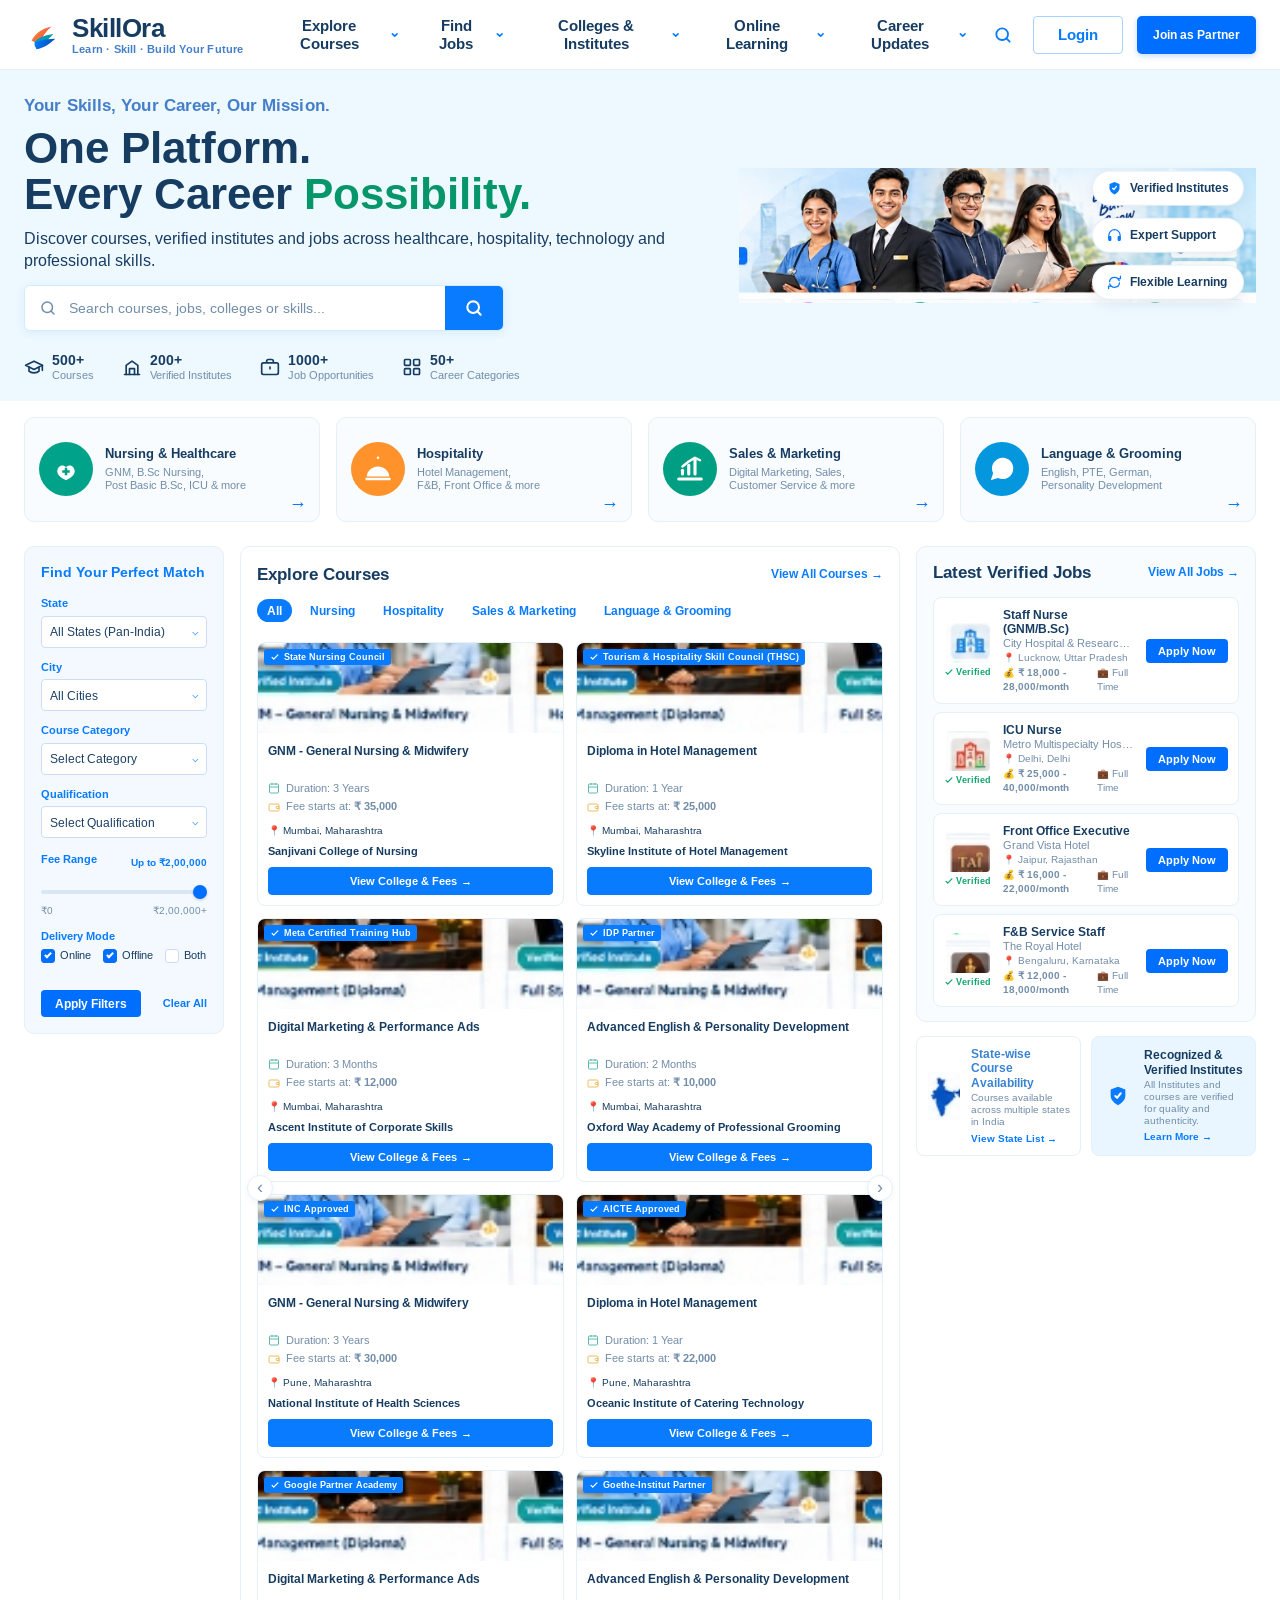
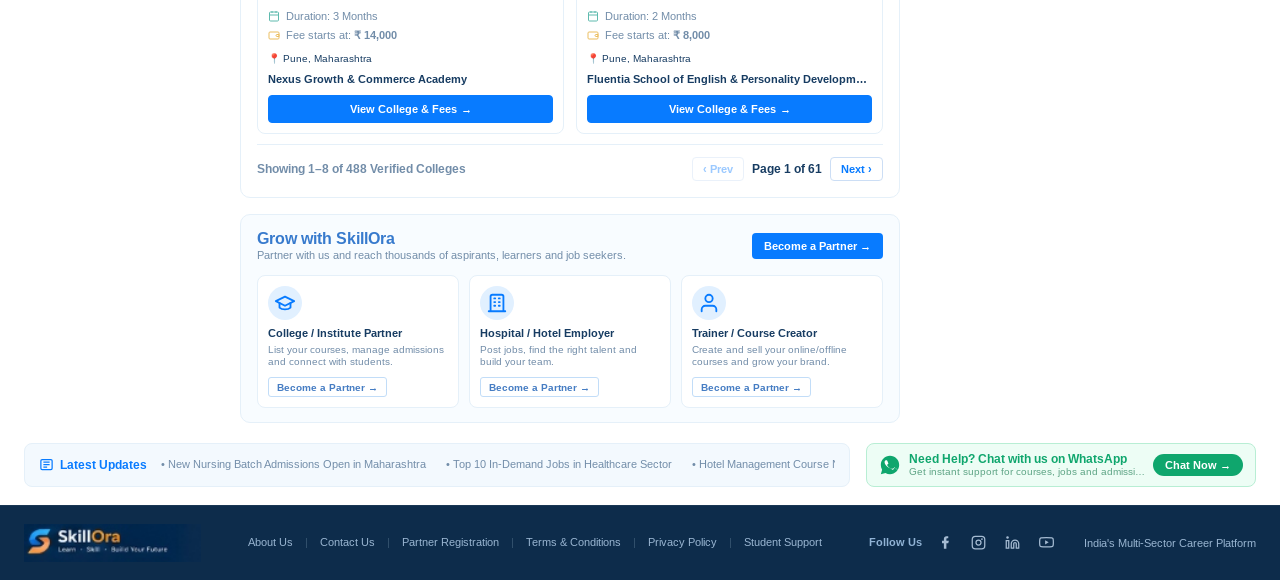
==== commit d6a621d9: "Update SkillOra to 4 core sectors and connect forms to Supabase cloud database" ====
--- a/index.html
+++ b/index.html
@@ -72,25 +72,13 @@
                 <span class="cat-dot dot-orange"></span>
                 <span>Hospitality & Hotel Mgmt</span>
               </a>
-              <a href="#courses" data-category="IT & Coding" class="dropdown-item">
-                <span class="cat-dot dot-purple"></span>
-                <span>Coding & Technology</span>
-              </a>
-              <a href="#courses" data-category="Designing" class="dropdown-item">
-                <span class="cat-dot dot-magenta"></span>
-                <span>Designing & UI/UX</span>
-              </a>
               <a href="#courses" data-category="Sales & Marketing" class="dropdown-item">
                 <span class="cat-dot dot-green"></span>
-                <span>Sales & Digital Marketing</span>
+                <span>Sales & Marketing</span>
               </a>
               <a href="#courses" data-category="Language" class="dropdown-item">
                 <span class="cat-dot dot-blue"></span>
                 <span>Language & Grooming</span>
-              </a>
-              <a href="#courses" data-category="Material Science" class="dropdown-item">
-                <span class="cat-dot dot-darkgreen"></span>
-                <span>Material Science & Testing</span>
               </a>
             </div>
           </div>
@@ -104,8 +92,8 @@
             <div class="dropdown-menu">
               <a href="#jobs" class="dropdown-item"><span>Staff & ICU Nurse Openings</span></a>
               <a href="#jobs" class="dropdown-item"><span>Hotel Front Desk & Hospitality</span></a>
-              <a href="#jobs" class="dropdown-item"><span>Full Stack & Frontend Developer</span></a>
-              <a href="#jobs" class="dropdown-item"><span>UI/UX Designer & Creative</span></a>
+              <a href="#jobs" class="dropdown-item"><span>Medical Lab & Healthcare Technicians</span></a>
+              <a href="#jobs" class="dropdown-item"><span>Chef & Culinary Associates</span></a>
               <a href="#jobs" class="dropdown-item"><span>Verified Walk-in Interviews</span></a>
             </div>
           </div>
@@ -119,8 +107,8 @@
             <div class="dropdown-menu">
               <a href="javascript:void(0)" onclick="openStateModal()" class="dropdown-item"><span>Sunrise College of Nursing</span></a>
               <a href="javascript:void(0)" onclick="openStateModal()" class="dropdown-item"><span>Global Hospitality Institute</span></a>
-              <a href="javascript:void(0)" onclick="openStateModal()" class="dropdown-item"><span>iTech Skills Academy</span></a>
-              <a href="javascript:void(0)" onclick="openStateModal()" class="dropdown-item"><span>Creative Design Institute</span></a>
+              <a href="javascript:void(0)" onclick="openStateModal()" class="dropdown-item"><span>Apollo Institute of Hospital Mgmt</span></a>
+              <a href="javascript:void(0)" onclick="openStateModal()" class="dropdown-item"><span>National Institute of Tourism & Hospitality</span></a>
               <a href="javascript:void(0)" onclick="openVerifiedModal()" class="dropdown-item highlight-link"><span>Directory of Verified Institutes →</span></a>
             </div>
           </div>
@@ -393,37 +381,7 @@
           <span class="cat-arrow">→</span>
         </div>
 
-        <!-- 3. Coding & IT -->
-        <div class="cat-card" data-category="IT & Coding" role="button" tabindex="0">
-          <div class="cat-icon-circle cat-bg-purple">
-            <svg width="30" height="30" viewBox="0 0 24 24" fill="none">
-              <path d="M8 7L3 12L8 17" stroke="#FFFFFF" stroke-width="2.6" stroke-linecap="round" stroke-linejoin="round"/>
-              <path d="M16 7L21 12L16 17" stroke="#FFFFFF" stroke-width="2.6" stroke-linecap="round" stroke-linejoin="round"/>
-              <path d="M14 4L10 20" stroke="#FFFFFF" stroke-width="2" stroke-linecap="round"/>
-            </svg>
-          </div>
-          <div class="cat-details">
-            <h3 class="cat-title">Coding & IT</h3>
-            <p class="cat-sub">Web Dev, Python, Java,<br>Data Science & more</p>
-          </div>
-          <span class="cat-arrow">→</span>
-        </div>
-
-        <!-- 4. Designing -->
-        <div class="cat-card" data-category="Designing" role="button" tabindex="0">
-          <div class="cat-icon-circle cat-bg-magenta">
-            <svg width="30" height="30" viewBox="0 0 24 24" fill="none">
-              <path d="M12 2L15 8L21 9L16.5 13.5L18 20L12 16.5L6 20L7.5 13.5L3 9L9 8L12 2Z" fill="#FFFFFF"/>
-            </svg>
-          </div>
-          <div class="cat-details">
-            <h3 class="cat-title">Designing</h3>
-            <p class="cat-sub">Graphic Design, UI/UX,<br>Video Editing & more</p>
-          </div>
-          <span class="cat-arrow">→</span>
-        </div>
-
-        <!-- 5. Sales & Marketing -->
+        <!-- 3. Sales & Marketing -->
         <div class="cat-card" data-category="Sales & Marketing" role="button" tabindex="0">
           <div class="cat-icon-circle cat-bg-green">
             <svg width="30" height="30" viewBox="0 0 24 24" fill="none">
@@ -441,7 +399,7 @@
           <span class="cat-arrow">→</span>
         </div>
 
-        <!-- 6. Language & Grooming -->
+        <!-- 4. Language & Grooming -->
         <div class="cat-card" data-category="Language" role="button" tabindex="0">
           <div class="cat-icon-circle cat-bg-blue">
             <svg width="30" height="30" viewBox="0 0 24 24" fill="none">
@@ -451,22 +409,6 @@
           <div class="cat-details">
             <h3 class="cat-title">Language & Grooming</h3>
             <p class="cat-sub">English, PTE, German,<br>Personality Development</p>
-          </div>
-          <span class="cat-arrow">→</span>
-        </div>
-
-        <!-- 7. Material Science -->
-        <div class="cat-card" data-category="Material Science" role="button" tabindex="0">
-          <div class="cat-icon-circle cat-bg-darkgreen">
-            <svg width="30" height="30" viewBox="0 0 24 24" fill="none">
-              <circle cx="12" cy="12" r="3" fill="#FFFFFF"/>
-              <ellipse cx="12" cy="12" rx="9" ry="4" transform="rotate(30 12 12)" stroke="#FFFFFF" stroke-width="1.8"/>
-              <ellipse cx="12" cy="12" rx="9" ry="4" transform="rotate(-30 12 12)" stroke="#FFFFFF" stroke-width="1.8"/>
-            </svg>
-          </div>
-          <div class="cat-details">
-            <h3 class="cat-title">Material Science</h3>
-            <p class="cat-sub">Material Testing, Quality Control<br>& related courses</p>
           </div>
           <span class="cat-arrow">→</span>
         </div>
@@ -548,11 +490,8 @@
                   <option value="">Select Category</option>
                   <option value="Nursing">Nursing & Healthcare</option>
                   <option value="Hospitality">Hospitality & Hotel Mgmt</option>
-                  <option value="IT & Coding">Coding & IT</option>
-                  <option value="Designing">Graphic Design & UI/UX</option>
                   <option value="Sales & Marketing">Sales & Marketing</option>
                   <option value="Language">Language & Grooming</option>
-                  <option value="Material Science">Material Science</option>
                 </select>
                 <span class="select-arrow">⌵</span>
               </div>
@@ -654,11 +593,8 @@
             <button class="pill-btn active" role="tab" aria-selected="true" data-cat="All" onclick="filterByCategory('All')">All</button>
             <button class="pill-btn" role="tab" aria-selected="false" data-cat="Nursing" onclick="filterByCategory('Nursing')">Nursing</button>
             <button class="pill-btn" role="tab" aria-selected="false" data-cat="Hospitality" onclick="filterByCategory('Hospitality')">Hospitality</button>
-            <button class="pill-btn" role="tab" aria-selected="false" data-cat="IT & Coding" onclick="filterByCategory('IT & Coding')">IT & Coding</button>
-            <button class="pill-btn" role="tab" aria-selected="false" data-cat="Designing" onclick="filterByCategory('Designing')">Designing</button>
-            <button class="pill-btn" role="tab" aria-selected="false" data-cat="Language" onclick="filterByCategory('Language')">Language</button>
             <button class="pill-btn" role="tab" aria-selected="false" data-cat="Sales & Marketing" onclick="filterByCategory('Sales & Marketing')">Sales & Marketing</button>
-            <button class="pill-btn" role="tab" aria-selected="false" data-cat="Material Science" onclick="filterByCategory('Material Science')">Material Science →</button>
+            <button class="pill-btn" role="tab" aria-selected="false" data-cat="Language" onclick="filterByCategory('Language')">Language & Grooming</button>
           </div>
 
           <!-- Course Carousel Area with Left and Right Chevrons -->
@@ -740,17 +676,17 @@
                 </div>
               </article>
 
-              <!-- COURSE 3: Full Stack Web Development -->
-              <article class="course-card" data-category="IT & Coding" data-fee="25000" data-mode="Online" data-duration="6 Months">
+              <!-- COURSE 3: Sales & Digital Marketing -->
+              <article class="course-card" data-category="Sales & Marketing" data-fee="22000" data-mode="Both" data-duration="6 Months">
                 <div class="course-img-wrap">
-                  <img src="assets/course_dev.png" alt="Full Stack Web Development Program" class="course-thumb">
+                  <img src="assets/course_hotel.png" alt="Sales and Digital Marketing Program" class="course-thumb">
                   <span class="verified-inst-badge">
                     <svg width="10" height="10" viewBox="0 0 24 24" fill="none"><path d="M5 13L9 17L19 7" stroke="#FFFFFF" stroke-width="3" stroke-linecap="round" stroke-linejoin="round"/></svg>
                     <span>Verified Institute</span>
                   </span>
                 </div>
                 <div class="course-body">
-                  <h3 class="course-title">Full Stack Web Development</h3>
+                  <h3 class="course-title">Professional Sales & Marketing</h3>
                   <div class="course-meta-item">
                     <span class="meta-icon icon-teal">
                       <svg width="12" height="12" viewBox="0 0 24 24" fill="none"><rect x="3" y="4" width="18" height="18" rx="2" stroke="#5FBAAE" stroke-width="2"/><path d="M16 2V6" stroke="#5FBAAE" stroke-width="2"/><path d="M8 2V6" stroke="#5FBAAE" stroke-width="2"/><path d="M3 10H21" stroke="#5FBAAE" stroke-width="2"/></svg>
@@ -761,12 +697,13 @@
                     <span class="meta-icon icon-gold">
                       <svg width="12" height="12" viewBox="0 0 24 24" fill="none"><rect x="2" y="6" width="20" height="14" rx="2" stroke="#EBBE61" stroke-width="2"/><path d="M16 13C16 14.1 16.9 15 18 15H22V11H18C16.9 11 16 11.9 16 13Z" stroke="#EBBE61" stroke-width="2"/></svg>
                     </span>
-                    <span class="meta-text">Fee starts at: <strong>₹ 25,000</strong></span>
+                    <span class="meta-text">Fee starts at: <strong>₹ 22,000</strong></span>
                   </div>
                   <div class="course-mode-row">
+                    <span class="mode-tag"><span class="mode-bullet">🏢</span> Offline</span>
                     <span class="mode-tag"><span class="mode-bullet">🌐</span> Online</span>
                   </div>
-                  <div class="course-provider">iTech Skills Academy</div>
+                  <div class="course-provider">SkillOra Business Academy</div>
                   <button class="btn btn-view-course" onclick="openCourseModal(3)">
                     <span>View Course</span>
                     <span class="btn-arrow">→</span>
@@ -774,17 +711,17 @@
                 </div>
               </article>
 
-              <!-- COURSE 4: Graphic Design & UI/UX -->
-              <article class="course-card" data-category="Designing" data-fee="18000" data-mode="Online" data-duration="3 Months">
+              <!-- COURSE 4: Language & Professional Grooming -->
+              <article class="course-card" data-category="Language" data-fee="15000" data-mode="Both" data-duration="3 Months">
                 <div class="course-img-wrap">
-                  <img src="assets/course_design.png" alt="Graphic Design and UI UX Certification" class="course-thumb">
+                  <img src="assets/course_nurse.png" alt="Language and Grooming Certification" class="course-thumb">
                   <span class="verified-inst-badge">
                     <svg width="10" height="10" viewBox="0 0 24 24" fill="none"><path d="M5 13L9 17L19 7" stroke="#FFFFFF" stroke-width="3" stroke-linecap="round" stroke-linejoin="round"/></svg>
                     <span>Verified Institute</span>
                   </span>
                 </div>
                 <div class="course-body">
-                  <h3 class="course-title">Graphic Design & UI/UX</h3>
+                  <h3 class="course-title">Spoken English & Professional Grooming</h3>
                   <div class="course-meta-item">
                     <span class="meta-icon icon-teal">
                       <svg width="12" height="12" viewBox="0 0 24 24" fill="none"><rect x="3" y="4" width="18" height="18" rx="2" stroke="#5FBAAE" stroke-width="2"/><path d="M16 2V6" stroke="#5FBAAE" stroke-width="2"/><path d="M8 2V6" stroke="#5FBAAE" stroke-width="2"/><path d="M3 10H21" stroke="#5FBAAE" stroke-width="2"/></svg>
@@ -795,12 +732,13 @@
                     <span class="meta-icon icon-gold">
                       <svg width="12" height="12" viewBox="0 0 24 24" fill="none"><rect x="2" y="6" width="20" height="14" rx="2" stroke="#EBBE61" stroke-width="2"/><path d="M16 13C16 14.1 16.9 15 18 15H22V11H18C16.9 11 16 11.9 16 13Z" stroke="#EBBE61" stroke-width="2"/></svg>
                     </span>
-                    <span class="meta-text">Fee starts at: <strong>₹ 18,000</strong></span>
+                    <span class="meta-text">Fee starts at: <strong>₹ 15,000</strong></span>
                   </div>
                   <div class="course-mode-row">
+                    <span class="mode-tag"><span class="mode-bullet">🏢</span> Offline</span>
                     <span class="mode-tag"><span class="mode-bullet">🌐</span> Online</span>
                   </div>
-                  <div class="course-provider">Creative Design Institute</div>
+                  <div class="course-provider">Apex Communication Center</div>
                   <button class="btn btn-view-course" onclick="openCourseModal(4)">
                     <span>View Course</span>
                     <span class="btn-arrow">→</span>
@@ -818,7 +756,7 @@
 
           <!-- Catalog Pagination & Real-time Count -->
           <div class="catalog-pagination-row" id="catalog-pagination-row">
-            <span class="catalog-count-badge" id="catalog-count-badge">Showing 8 of 854 Verified Colleges</span>
+            <span class="catalog-count-badge" id="catalog-count-badge">Showing 8 of 488 Verified Colleges</span>
             <div class="catalog-nav-controls">
               <button class="btn btn-page-prev" id="page-prev-btn" onclick="changeCatalogPage(-1)" disabled>‹ Prev</button>
               <span class="page-indicator" id="page-indicator">Page 1 of 107</span>
@@ -1267,23 +1205,22 @@
       </div>
 
       <!-- Direct Admission Inquiry Form -->
-      <form class="modal-form" onsubmit="event.preventDefault(); submitEnrollment();">
+      <form class="modal-form" id="admission-enquiry-form" onsubmit="event.preventDefault(); submitEnrollment();">
         <h4 style="margin-top:10px;">Apply for Direct Admission / Counseling</h4>
         <div class="form-row">
-          <input type="text" class="input-field" placeholder="Full Name *" required>
-          <input type="tel" class="input-field" placeholder="Mobile Number *" required>
+          <input type="text" id="lead-student-name" class="input-field" placeholder="Full Name *" required>
+          <input type="tel" id="lead-student-phone" class="input-field" placeholder="Mobile Number *" required>
         </div>
         <div class="form-row">
-          <input type="email" class="input-field" placeholder="Email Address *" required>
-          <select class="input-field">
-            <option value="">Preferred Batch / Year</option>
-            <option value="2026-regular">2026 Regular Batch</option>
-            <option value="2026-lateral">Lateral Entry (Diploma Holders)</option>
-            <option value="counseling">Free Counseling Session</option>
+          <input type="email" id="lead-student-email" class="input-field" placeholder="Email Address *" required>
+          <select id="lead-student-batch" class="input-field">
+            <option value="2026 Regular Batch">2026 Regular Batch</option>
+            <option value="Lateral Entry (Diploma Holders)">Lateral Entry (Diploma Holders)</option>
+            <option value="Free Counseling Session">Free Counseling Session</option>
           </select>
         </div>
         <div class="modal-actions">
-          <button type="submit" class="btn btn-primary-submit">Submit Direct Admission Application</button>
+          <button type="submit" id="btn-submit-lead" class="btn btn-primary-submit">Submit Direct Admission Application</button>
           <button type="button" class="btn btn-secondary-btn" onclick="showToast('Brochure and detailed fee breakdown sent to your email!')">Download Official Brochure</button>
         </div>
       </form>
@@ -1307,21 +1244,21 @@
           <div class="info-pill"><span class="pill-label">Location</span><strong id="modal-job-loc">Lucknow, UP</strong></div>
           <div class="info-pill"><span class="pill-label">Experience</span><strong>0 - 3 Years</strong></div>
         </div>
-        <form class="modal-form" onsubmit="event.preventDefault(); submitJobApplication();">
+        <form class="modal-form" id="job-application-form" onsubmit="event.preventDefault(); submitJobApplication();">
           <h4>Quick Job Application</h4>
           <div class="form-group">
-            <input type="text" class="input-field" placeholder="Your Full Name *" required>
+            <input type="text" id="job-candidate-name" class="input-field" placeholder="Your Full Name *" required>
           </div>
           <div class="form-row">
-            <input type="tel" class="input-field" placeholder="Mobile Number *" required>
-            <input type="email" class="input-field" placeholder="Email Address *" required>
+            <input type="tel" id="job-candidate-phone" class="input-field" placeholder="Mobile Number *" required>
+            <input type="email" id="job-candidate-email" class="input-field" placeholder="Email Address *" required>
           </div>
           <div class="form-group">
-            <label class="form-sublabel">Upload Resume (PDF, DOCX up to 5MB):</label>
-            <input type="file" class="input-field" accept=".pdf,.doc,.docx" required>
+            <label class="form-sublabel">Your Qualification / Current Experience:</label>
+            <input type="text" id="job-candidate-exp" class="input-field" placeholder="e.g. B.Sc Nursing / 1 Year Experience / Fresher" required>
           </div>
           <div class="modal-actions">
-            <button type="submit" class="btn btn-primary-submit">Confirm & Apply Now</button>
+            <button type="submit" id="btn-submit-job" class="btn btn-primary-submit">Confirm & Apply Now</button>
           </div>
         </form>
       </div>
@@ -1342,23 +1279,23 @@
           <button class="ptab" onclick="setPartnerTab(this, 'employer')">Hospital / Employer</button>
           <button class="ptab" onclick="setPartnerTab(this, 'trainer')">Trainer / Educator</button>
         </div>
-        <form class="modal-form" onsubmit="event.preventDefault(); submitPartnerForm();">
+        <form class="modal-form" id="partner-registration-form" onsubmit="event.preventDefault(); submitPartnerForm();">
           <div class="form-group">
             <input type="text" id="partner-org-name" class="input-field" placeholder="Organization / Institute Name *" required>
           </div>
           <div class="form-row">
-            <input type="text" class="input-field" placeholder="Contact Person Name *" required>
-            <input type="tel" class="input-field" placeholder="Official Phone Number *" required>
+            <input type="text" id="partner-contact-name" class="input-field" placeholder="Contact Person Name *" required>
+            <input type="tel" id="partner-phone" class="input-field" placeholder="Official Phone Number *" required>
           </div>
           <div class="form-row">
-            <input type="email" class="input-field" placeholder="Official Email Address *" required>
-            <input type="text" class="input-field" placeholder="City & State *" required>
+            <input type="email" id="partner-email" class="input-field" placeholder="Official Email Address *" required>
+            <input type="text" id="partner-city" class="input-field" placeholder="City & State *" required>
           </div>
           <div class="form-group">
-            <textarea class="input-field textarea-field" placeholder="Tell us about your courses, hiring requirements, or training expertise..." rows="3"></textarea>
+            <textarea id="partner-details" class="input-field textarea-field" placeholder="Tell us about your courses, hiring requirements, or training expertise..." rows="3"></textarea>
           </div>
           <div class="modal-actions">
-            <button type="submit" class="btn btn-primary-submit">Register as Verified Partner</button>
+            <button type="submit" id="btn-submit-partner" class="btn btn-primary-submit">Register as Verified Partner</button>
           </div>
         </form>
       </div>
--- a/styles.css
+++ b/styles.css
@@ -666,8 +666,8 @@
 }
 
 .cat-card {
-  flex: 0 0 calc((100% - (16px * 6)) / 7);
-  min-width: 195px;
+  flex: 1 1 calc((100% - (16px * 3)) / 4);
+  min-width: 220px;
   height: 105px;
   background-color: var(--color-card-bg);
   border: 1px solid var(--border-light);
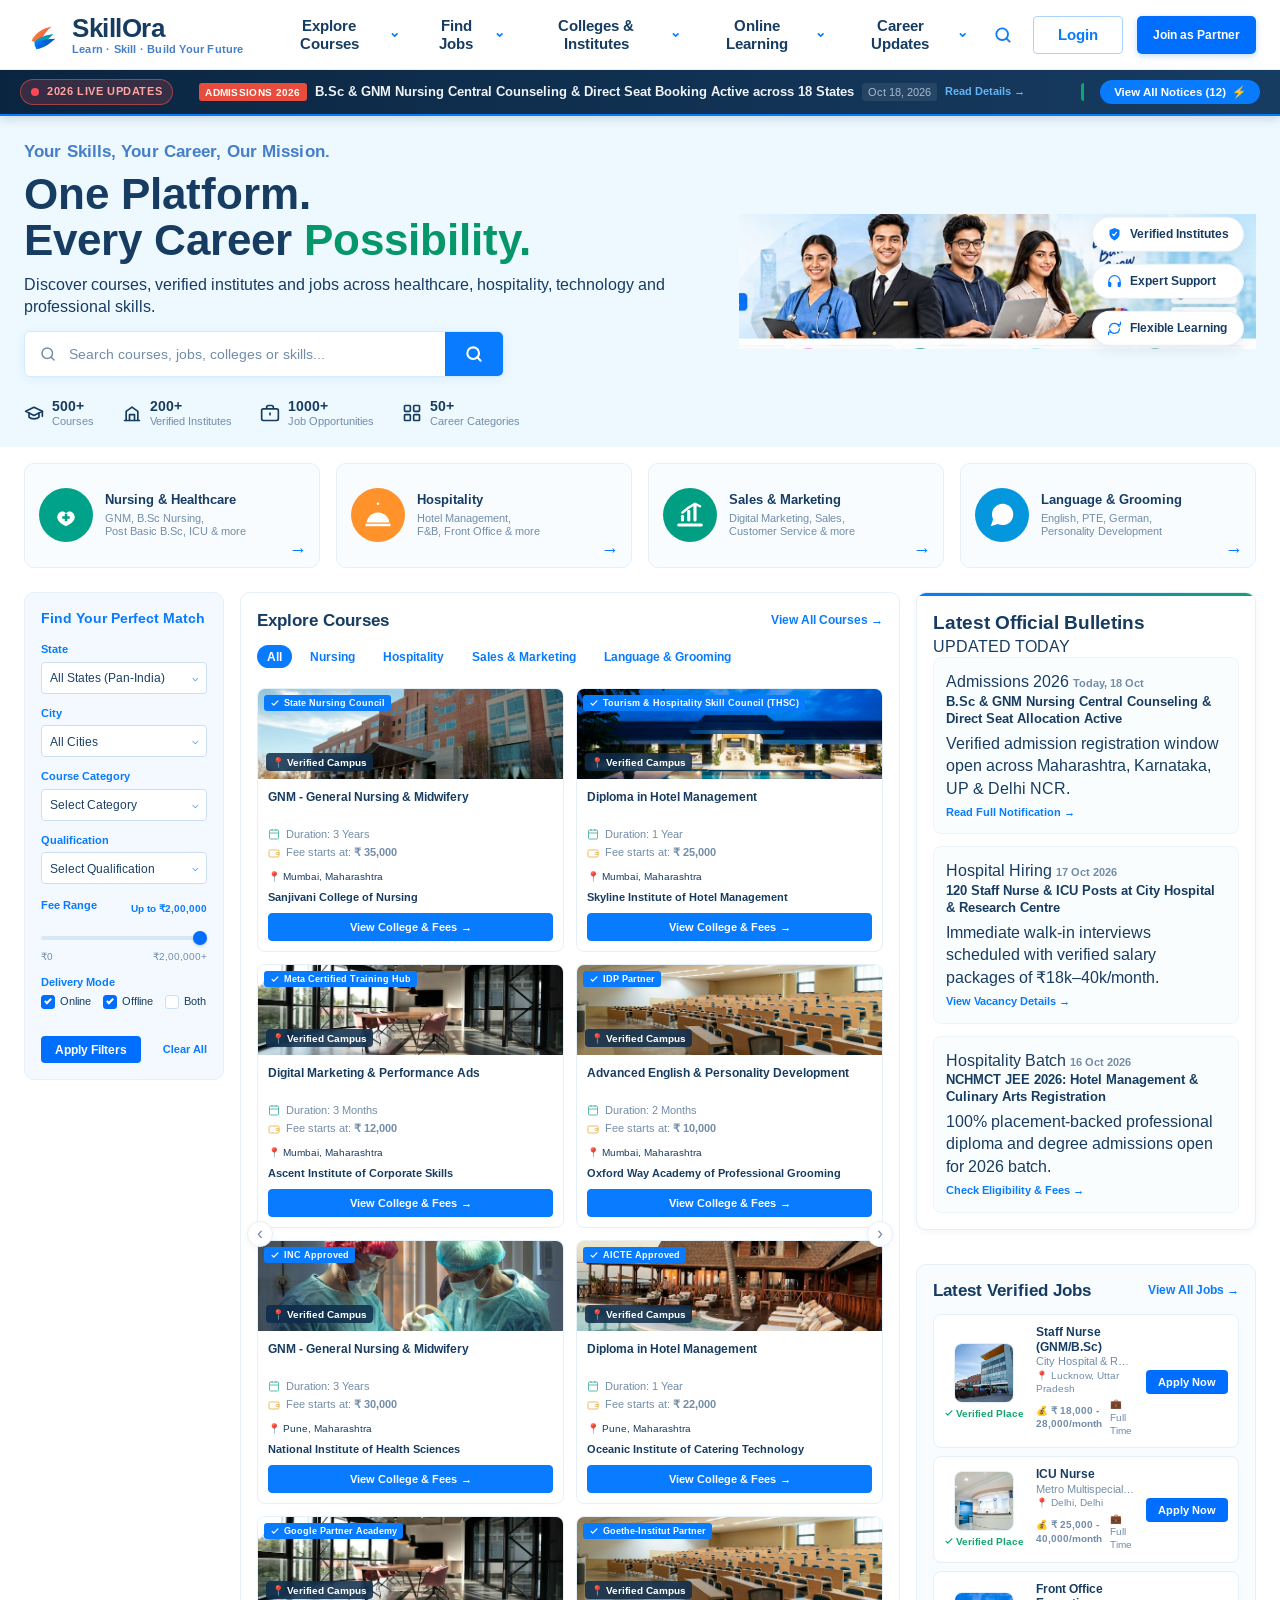
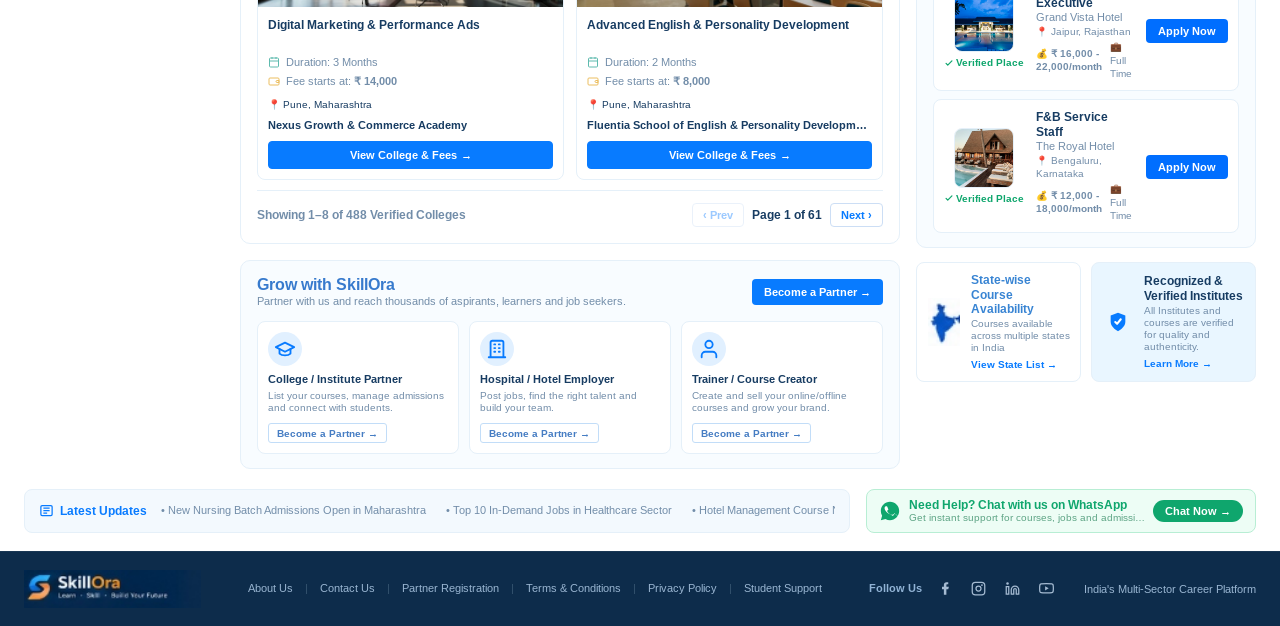
==== commit 421e10a9: "feat: real campus photography, top live updates ticker, and full interactive application workflow" ====
--- a/index.html
+++ b/index.html
@@ -173,6 +173,56 @@
 
       </div>
     </header>
+
+    <!-- ========================================================================= -->
+    <!-- 1B. PROMINENT TOP LIVE UPDATES & ADMISSION TICKER BAR                     -->
+    <!-- ========================================================================= -->
+    <div class="top-live-ticker-bar" id="live-updates-bar" aria-label="Latest Admissions & Hiring Alerts">
+      <div class="top-ticker-container">
+        
+        <div class="ticker-live-badge">
+          <span class="live-pulse-dot"></span>
+          <span class="live-badge-text">2026 LIVE UPDATES</span>
+        </div>
+
+        <div class="top-ticker-track-wrap">
+          <div class="top-ticker-track" id="top-ticker-track">
+            <div class="top-ticker-item" onclick="openLatestNoticeModal(1)" role="button" tabindex="0">
+              <span class="t-tag t-tag-red">ADMISSIONS 2026</span>
+              <span class="t-text">B.Sc & GNM Nursing Central Counseling & Direct Seat Booking Active across 18 States</span>
+              <span class="t-date">Oct 18, 2026</span>
+              <span class="t-arrow">Read Details →</span>
+            </div>
+            <div class="top-ticker-item" onclick="openLatestNoticeModal(2)" role="button" tabindex="0">
+              <span class="t-tag t-tag-green">HOSPITAL HIRING</span>
+              <span class="t-text">Mega Walk-In Drive: 1,400+ Staff Nurse & ICU Openings in Apollo, Fortis & Medanta</span>
+              <span class="t-date">Oct 18, 2026</span>
+              <span class="t-arrow">Read Details →</span>
+            </div>
+            <div class="top-ticker-item" onclick="openLatestNoticeModal(3)" role="button" tabindex="0">
+              <span class="t-tag t-tag-orange">HOTEL MANAGEMENT</span>
+              <span class="t-text">NCHMCT 2026: Hotel Management, Culinary Arts & F&B New Session Batches Open</span>
+              <span class="t-date">Oct 17, 2026</span>
+              <span class="t-arrow">Read Details →</span>
+            </div>
+            <div class="top-ticker-item" onclick="openLatestNoticeModal(4)" role="button" tabindex="0">
+              <span class="t-tag t-tag-blue">FREE COUNSELING</span>
+              <span class="t-text">State Nursing Scholarship & Seat Allotment Helpline: Call 1800-890-SKILL</span>
+              <span class="t-date">Oct 16, 2026</span>
+              <span class="t-arrow">Get Counseling →</span>
+            </div>
+          </div>
+        </div>
+
+        <div class="ticker-action-btn-wrap">
+          <button class="btn-all-notices" onclick="openAllNoticesModal()">
+            <span>View All Notices (12)</span>
+            <span>⚡</span>
+          </button>
+        </div>
+
+      </div>
+    </div>
 
     <!-- ========================================================================= -->
     <!-- 2. HERO SECTION                                                           -->
@@ -609,7 +659,7 @@
               <!-- COURSE 1: GNM Nursing -->
               <article class="course-card" data-category="Nursing" data-fee="45000" data-mode="Both" data-duration="3 Years">
                 <div class="course-img-wrap">
-                  <img src="assets/course_nurse.png" alt="GNM Nursing Course at Sunrise College" class="course-thumb">
+                  <img src="assets/places/campus_nursing_1.jpg" alt="Sunrise College of Nursing Campus" class="course-thumb">
                   <span class="verified-inst-badge">
                     <svg width="10" height="10" viewBox="0 0 24 24" fill="none"><path d="M5 13L9 17L19 7" stroke="#FFFFFF" stroke-width="3" stroke-linecap="round" stroke-linejoin="round"/></svg>
                     <span>Verified Institute</span>
@@ -644,7 +694,7 @@
               <!-- COURSE 2: Hotel Management -->
               <article class="course-card" data-category="Hospitality" data-fee="35000" data-mode="Both" data-duration="1 Year">
                 <div class="course-img-wrap">
-                  <img src="assets/course_hotel.png" alt="Hotel Management Diploma Course" class="course-thumb">
+                  <img src="assets/places/campus_hotel_1.jpg" alt="Global Hospitality Institute Campus" class="course-thumb">
                   <span class="verified-inst-badge">
                     <svg width="10" height="10" viewBox="0 0 24 24" fill="none"><path d="M5 13L9 17L19 7" stroke="#FFFFFF" stroke-width="3" stroke-linecap="round" stroke-linejoin="round"/></svg>
                     <span>Verified Institute</span>
@@ -679,7 +729,7 @@
               <!-- COURSE 3: Sales & Digital Marketing -->
               <article class="course-card" data-category="Sales & Marketing" data-fee="22000" data-mode="Both" data-duration="6 Months">
                 <div class="course-img-wrap">
-                  <img src="assets/course_hotel.png" alt="Sales and Digital Marketing Program" class="course-thumb">
+                  <img src="assets/places/campus_sales_1.jpg" alt="SkillOra Business Academy Building" class="course-thumb">
                   <span class="verified-inst-badge">
                     <svg width="10" height="10" viewBox="0 0 24 24" fill="none"><path d="M5 13L9 17L19 7" stroke="#FFFFFF" stroke-width="3" stroke-linecap="round" stroke-linejoin="round"/></svg>
                     <span>Verified Institute</span>
@@ -714,7 +764,7 @@
               <!-- COURSE 4: Language & Professional Grooming -->
               <article class="course-card" data-category="Language" data-fee="15000" data-mode="Both" data-duration="3 Months">
                 <div class="course-img-wrap">
-                  <img src="assets/course_nurse.png" alt="Language and Grooming Certification" class="course-thumb">
+                  <img src="assets/places/campus_language_1.jpg" alt="Apex Communication Center Campus" class="course-thumb">
                   <span class="verified-inst-badge">
                     <svg width="10" height="10" viewBox="0 0 24 24" fill="none"><path d="M5 13L9 17L19 7" stroke="#FFFFFF" stroke-width="3" stroke-linecap="round" stroke-linejoin="round"/></svg>
                     <span>Verified Institute</span>
@@ -848,6 +898,49 @@
       <!-- ======================================================================= -->
       <section class="jobs-and-trust-column" id="jobs">
         
+        <!-- High-Visibility Live Career & Admission Bulletin Card -->
+        <div class="updates-bulletin-card">
+          <div class="bulletin-header-row">
+            <div class="bulletin-title-group">
+              <span class="bulletin-live-dot"></span>
+              <h3 class="bulletin-heading">Latest Official Bulletins</h3>
+            </div>
+            <span class="bulletin-badge-today">UPDATED TODAY</span>
+          </div>
+
+          <div class="bulletin-list">
+            <div class="bulletin-item" onclick="openLatestNoticeModal(1)" role="button" tabindex="0">
+              <div class="bulletin-item-top">
+                <span class="b-cat-pill cat-nursing">Admissions 2026</span>
+                <span class="b-date">Today, 18 Oct</span>
+              </div>
+              <h4 class="b-title">B.Sc & GNM Nursing Central Counseling & Direct Seat Allocation Active</h4>
+              <p class="b-snippet">Verified admission registration window open across Maharashtra, Karnataka, UP & Delhi NCR.</p>
+              <span class="b-link">Read Full Notification →</span>
+            </div>
+
+            <div class="bulletin-item" onclick="openLatestNoticeModal(2)" role="button" tabindex="0">
+              <div class="bulletin-item-top">
+                <span class="b-cat-pill cat-hospital">Hospital Hiring</span>
+                <span class="b-date">17 Oct 2026</span>
+              </div>
+              <h4 class="b-title">120 Staff Nurse & ICU Posts at City Hospital & Research Centre</h4>
+              <p class="b-snippet">Immediate walk-in interviews scheduled with verified salary packages of ₹18k–40k/month.</p>
+              <span class="b-link">View Vacancy Details →</span>
+            </div>
+
+            <div class="bulletin-item" onclick="openLatestNoticeModal(3)" role="button" tabindex="0">
+              <div class="bulletin-item-top">
+                <span class="b-cat-pill cat-hotel">Hospitality Batch</span>
+                <span class="b-date">16 Oct 2026</span>
+              </div>
+              <h4 class="b-title">NCHMCT JEE 2026: Hotel Management & Culinary Arts Registration</h4>
+              <p class="b-snippet">100% placement-backed professional diploma and degree admissions open for 2026 batch.</p>
+              <span class="b-link">Check Eligibility & Fees →</span>
+            </div>
+          </div>
+        </div>
+
         <!-- Latest Verified Jobs Card -->
         <div class="verified-jobs-card">
           <div class="section-title-row">
@@ -857,18 +950,18 @@
             </a>
           </div>
 
-          <!-- Job Listings Stack (4 Jobs) -->
+          <!-- Job Listings Stack (4 Jobs with Real Place Photos) -->
           <div class="job-items-stack" id="job-items-stack">
             
             <!-- Job 1 -->
             <article class="job-item">
               <div class="job-logo-col">
-                <div class="job-logo-box bg-blue-light">
-                  <img src="assets/job_logo_1.png" alt="City Hospital" class="job-logo-img">
+                <div class="job-logo-box">
+                  <img src="assets/places/job_hospital_1.jpg" alt="City Hospital & Research Centre Campus" class="job-logo-img">
                 </div>
                 <div class="job-verified-tag">
                   <svg width="10" height="10" viewBox="0 0 24 24" fill="none"><path d="M5 13L9 17L19 7" stroke="#0FA66D" stroke-width="3" stroke-linecap="round" stroke-linejoin="round"/></svg>
-                  <span>Verified</span>
+                  <span>Verified Place</span>
                 </div>
               </div>
               <div class="job-info-col">
@@ -890,12 +983,12 @@
             <!-- Job 2 -->
             <article class="job-item">
               <div class="job-logo-col">
-                <div class="job-logo-box bg-red-light">
-                  <img src="assets/job_logo_2.png" alt="Metro Hospital" class="job-logo-img">
+                <div class="job-logo-box">
+                  <img src="assets/places/job_hospital_2.jpg" alt="Metro Multispecialty Hospital Facility" class="job-logo-img">
                 </div>
                 <div class="job-verified-tag">
                   <svg width="10" height="10" viewBox="0 0 24 24" fill="none"><path d="M5 13L9 17L19 7" stroke="#0FA66D" stroke-width="3" stroke-linecap="round" stroke-linejoin="round"/></svg>
-                  <span>Verified</span>
+                  <span>Verified Place</span>
                 </div>
               </div>
               <div class="job-info-col">
@@ -917,12 +1010,12 @@
             <!-- Job 3 -->
             <article class="job-item">
               <div class="job-logo-col">
-                <div class="job-logo-box bg-gold-light">
-                  <img src="assets/job_logo_3.png" alt="Grand Vista Hotel" class="job-logo-img">
+                <div class="job-logo-box">
+                  <img src="assets/places/job_hotel_1.jpg" alt="Grand Vista Hotel & Resort Building" class="job-logo-img">
                 </div>
                 <div class="job-verified-tag">
                   <svg width="10" height="10" viewBox="0 0 24 24" fill="none"><path d="M5 13L9 17L19 7" stroke="#0FA66D" stroke-width="3" stroke-linecap="round" stroke-linejoin="round"/></svg>
-                  <span>Verified</span>
+                  <span>Verified Place</span>
                 </div>
               </div>
               <div class="job-info-col">
@@ -944,12 +1037,12 @@
             <!-- Job 4 -->
             <article class="job-item">
               <div class="job-logo-col">
-                <div class="job-logo-box bg-purple-light">
-                  <img src="assets/job_logo_4.png" alt="The Royal Hotel" class="job-logo-img">
+                <div class="job-logo-box">
+                  <img src="assets/places/job_hotel_2.jpg" alt="The Royal Hotel Luxury Building" class="job-logo-img">
                 </div>
                 <div class="job-verified-tag">
                   <svg width="10" height="10" viewBox="0 0 24 24" fill="none"><path d="M5 13L9 17L19 7" stroke="#0FA66D" stroke-width="3" stroke-linecap="round" stroke-linejoin="round"/></svg>
-                  <span>Verified</span>
+                  <span>Verified Place</span>
                 </div>
               </div>
               <div class="job-info-col">
@@ -1111,12 +1204,22 @@
     <div class="modal-dialog modal-lg">
       <button class="modal-close-btn" onclick="closeModal('course-modal')">✕</button>
       
+      <!-- Campus Place Photo Banner -->
+      <div class="modal-campus-hero">
+        <img id="modal-campus-img" src="assets/places/campus_nursing_1.jpg" alt="College Campus Facility" class="modal-campus-img">
+        <div class="modal-campus-badge">
+          <svg width="12" height="12" viewBox="0 0 24 24" fill="none"><path d="M5 13L9 17L19 7" stroke="#FFFFFF" stroke-width="3" stroke-linecap="round" stroke-linejoin="round"/></svg>
+          <span id="modal-campus-badge-text">Verified Campus & Teaching Facility</span>
+        </div>
+      </div>
+
       <!-- Modal Header -->
       <div class="modal-header">
-        <div style="display:flex;align-items:center;gap:6px;margin-bottom:6px;">
+        <div style="display:flex;align-items:center;gap:6px;margin-bottom:6px;flex-wrap:wrap;">
           <span class="modal-category-badge" id="modal-course-cat">Nursing & Healthcare</span>
           <span class="star-rating-pill" id="modal-rating-pill">★ 4.8 / 5</span>
           <span class="modal-category-badge badge-green" id="modal-approval-badge">INC Approved</span>
+          <span class="photo-verified-pill">📸 Physical Campus Verified</span>
         </div>
         <h2 class="modal-title" id="modal-course-title">Sunrise College of Nursing</h2>
         <div class="modal-institute-name" id="modal-course-institute">Mumbai, Maharashtra • Est. 2012</div>
@@ -1204,26 +1307,104 @@
         </div>
       </div>
 
-      <!-- Direct Admission Inquiry Form -->
-      <form class="modal-form" id="admission-enquiry-form" onsubmit="event.preventDefault(); submitEnrollment();">
-        <h4 style="margin-top:10px;">Apply for Direct Admission / Counseling</h4>
-        <div class="form-row">
-          <input type="text" id="lead-student-name" class="input-field" placeholder="Full Name *" required>
-          <input type="tel" id="lead-student-phone" class="input-field" placeholder="Mobile Number *" required>
-        </div>
-        <div class="form-row">
-          <input type="email" id="lead-student-email" class="input-field" placeholder="Email Address *" required>
-          <select id="lead-student-batch" class="input-field">
-            <option value="2026 Regular Batch">2026 Regular Batch</option>
-            <option value="Lateral Entry (Diploma Holders)">Lateral Entry (Diploma Holders)</option>
-            <option value="Free Counseling Session">Free Counseling Session</option>
-          </select>
-        </div>
-        <div class="modal-actions">
-          <button type="submit" id="btn-submit-lead" class="btn btn-primary-submit">Submit Direct Admission Application</button>
-          <button type="button" class="btn btn-secondary-btn" onclick="showToast('Brochure and detailed fee breakdown sent to your email!')">Download Official Brochure</button>
-        </div>
-      </form>
+      <!-- Direct Admission Section Container -->
+      <div class="modal-admission-container">
+        <!-- Selected Course Dynamic Banner -->
+        <div class="selected-course-highlight" id="form-course-highlight">
+          <div class="sc-badge">Selected Course for Admission</div>
+          <div class="sc-main">
+            <div class="sc-info">
+              <h4 id="highlight-course-name">GNM – General Nursing & Midwifery</h4>
+              <div class="sc-meta">
+                <span id="highlight-course-duration">⏱️ 3 Years</span> • 
+                <span id="highlight-course-fee">💰 ₹ 45,000 / Year</span> • 
+                <span class="badge-direct-apply">Direct Admission 2026</span>
+              </div>
+            </div>
+            <button type="button" class="btn-change-course" onclick="switchCollegeTab(document.querySelectorAll('.c-tab-btn')[1], 'c-tab-courses')">Change Course</button>
+          </div>
+        </div>
+
+        <!-- Direct Admission Inquiry Form -->
+        <form class="modal-form" id="admission-enquiry-form" onsubmit="event.preventDefault(); submitEnrollment();">
+          <h4 style="margin-top:4px;display:flex;align-items:center;gap:6px;">
+            <span>Apply for Direct Admission & Seat Counseling</span>
+            <span class="live-pill">Direct 2026 Portal</span>
+          </h4>
+          
+          <!-- Dynamic Course Dropdown Selector -->
+          <div class="form-group" style="margin-bottom:10px;">
+            <label class="form-sublabel" style="font-weight:700;font-size:12px;color:var(--text-dark);display:block;margin-bottom:4px;">
+              Applying For Specific Program:
+            </label>
+            <select id="lead-course-select" class="input-field" onchange="onCourseDropdownChange()" style="font-weight:600;color:var(--color-primary-blue);border-color:var(--color-primary-blue);">
+              <!-- Populated dynamically based on college -->
+            </select>
+          </div>
+
+          <div class="form-row">
+            <input type="text" id="lead-student-name" class="input-field" placeholder="Student Full Name *" required>
+            <input type="tel" id="lead-student-phone" class="input-field" placeholder="10-digit Mobile Number *" required>
+          </div>
+          <div class="form-row">
+            <input type="email" id="lead-student-email" class="input-field" placeholder="Email Address *" required>
+            <select id="lead-student-batch" class="input-field">
+              <option value="2026 Regular Batch">2026 Regular Academic Batch</option>
+              <option value="Direct Seat Counseling">Direct Seat Counseling & Seat Lock</option>
+              <option value="Lateral Entry (Diploma Holders)">Lateral Entry (Diploma Holders)</option>
+              <option value="Scholarship Evaluation Request">Scholarship & Fee Assistance Request</option>
+            </select>
+          </div>
+          <div class="modal-actions">
+            <button type="submit" id="btn-submit-lead" class="btn btn-primary-submit">
+              <span>Confirm & Submit Direct Application</span>
+              <span style="font-size:14px;">→</span>
+            </button>
+            <button type="button" class="btn btn-secondary-btn" onclick="showToast('Official prospectus & syllabus sent to your email!')">Download Official Brochure</button>
+          </div>
+        </form>
+
+        <!-- In-Modal Success Receipt Box -->
+        <div class="application-success-box" id="admission-success-box" style="display:none;">
+          <div class="success-icon-wrap">
+            <svg width="48" height="48" viewBox="0 0 24 24" fill="none"><circle cx="12" cy="12" r="10" fill="#E8F8F0"/><path d="M8 12.5L10.5 15L16 9" stroke="#0FA66D" stroke-width="2.5" stroke-linecap="round" stroke-linejoin="round"/></svg>
+          </div>
+          <h3 class="success-title">Application Registered Successfully!</h3>
+          <p class="success-sub">Your direct admission request has been logged into the verified admissions database.</p>
+          
+          <div class="receipt-card">
+            <div class="receipt-row">
+              <span class="rc-lbl">Application Reference ID:</span>
+              <strong id="receipt-ref-id" class="text-blue rc-val">SKL-2026-8942</strong>
+            </div>
+            <div class="receipt-row">
+              <span class="rc-lbl">Student Name:</span>
+              <strong id="receipt-student-name" class="rc-val">Tanmay Verma</strong>
+            </div>
+            <div class="receipt-row">
+              <span class="rc-lbl">Selected Course:</span>
+              <strong id="receipt-course-name" class="rc-val">GNM – General Nursing & Midwifery</strong>
+            </div>
+            <div class="receipt-row">
+              <span class="rc-lbl">Target Institution:</span>
+              <strong id="receipt-college-name" class="rc-val">Sunrise College of Nursing</strong>
+            </div>
+            <div class="receipt-row">
+              <span class="rc-lbl">Annual Fee:</span>
+              <strong id="receipt-course-fee" class="table-fee-highlight rc-val">₹ 45,000 / Year</strong>
+            </div>
+            <div class="receipt-row">
+              <span class="rc-lbl">Counselor Callback SLA:</span>
+              <strong style="color:#0FA66D;" class="rc-val">Guaranteed within 2 Working Hours</strong>
+            </div>
+          </div>
+
+          <div class="receipt-actions">
+            <button type="button" class="btn btn-primary-submit" onclick="downloadApplicationSlip()">📥 Download Application Slip</button>
+            <button type="button" class="btn btn-secondary-btn" onclick="closeModal('course-modal')">Done & Return</button>
+          </div>
+        </div>
+      </div>
 
     </div>
   </div>
@@ -1232,8 +1413,21 @@
   <div class="modal-backdrop" id="job-modal" aria-hidden="true">
     <div class="modal-dialog">
       <button class="modal-close-btn" onclick="closeModal('job-modal')">✕</button>
+      
+      <!-- Workplace Place Photo Banner -->
+      <div class="modal-campus-hero">
+        <img id="modal-job-img" src="assets/places/job_hospital_1.jpg" alt="Workplace Building Facility" class="modal-campus-img">
+        <div class="modal-campus-badge">
+          <svg width="12" height="12" viewBox="0 0 24 24" fill="none"><path d="M5 13L9 17L19 7" stroke="#FFFFFF" stroke-width="3" stroke-linecap="round" stroke-linejoin="round"/></svg>
+          <span id="modal-job-badge-text">Verified Healthcare Facility</span>
+        </div>
+      </div>
+
       <div class="modal-header">
-        <span class="modal-category-badge badge-green">Verified Job Opening</span>
+        <div style="display:flex;align-items:center;gap:6px;margin-bottom:6px;">
+          <span class="modal-category-badge badge-green">Verified Job Opening</span>
+          <span class="photo-verified-pill">🏥 Facility Verified</span>
+        </div>
         <h2 class="modal-title" id="modal-job-title">Staff Nurse (GNM/B.Sc)</h2>
         <div class="modal-institute-name" id="modal-job-company">City Hospital & Research Centre • Lucknow</div>
       </div>
@@ -1244,6 +1438,7 @@
           <div class="info-pill"><span class="pill-label">Location</span><strong id="modal-job-loc">Lucknow, UP</strong></div>
           <div class="info-pill"><span class="pill-label">Experience</span><strong>0 - 3 Years</strong></div>
         </div>
+
         <form class="modal-form" id="job-application-form" onsubmit="event.preventDefault(); submitJobApplication();">
           <h4>Quick Job Application</h4>
           <div class="form-group">
@@ -1261,6 +1456,43 @@
             <button type="submit" id="btn-submit-job" class="btn btn-primary-submit">Confirm & Apply Now</button>
           </div>
         </form>
+
+        <!-- In-Modal Job Success Receipt Box -->
+        <div class="application-success-box" id="job-success-box" style="display:none;">
+          <div class="success-icon-wrap">
+            <svg width="48" height="48" viewBox="0 0 24 24" fill="none"><circle cx="12" cy="12" r="10" fill="#E8F8F0"/><path d="M8 12.5L10.5 15L16 9" stroke="#0FA66D" stroke-width="2.5" stroke-linecap="round" stroke-linejoin="round"/></svg>
+          </div>
+          <h3 class="success-title">Application Submitted to Employer!</h3>
+          <p class="success-sub">Your profile has been forwarded to the employer's HR department.</p>
+          
+          <div class="receipt-card">
+            <div class="receipt-row">
+              <span class="rc-lbl">Application Reference:</span>
+              <strong id="job-receipt-ref-id" class="text-blue rc-val">SKL-JOB-2026-4192</strong>
+            </div>
+            <div class="receipt-row">
+              <span class="rc-lbl">Applicant:</span>
+              <strong id="job-receipt-name" class="rc-val">Tanmay Verma</strong>
+            </div>
+            <div class="receipt-row">
+              <span class="rc-lbl">Applied Role:</span>
+              <strong id="job-receipt-role" class="rc-val">Staff Nurse (GNM/B.Sc)</strong>
+            </div>
+            <div class="receipt-row">
+              <span class="rc-lbl">Employer:</span>
+              <strong id="job-receipt-company" class="rc-val">City Hospital & Research Centre</strong>
+            </div>
+            <div class="receipt-row">
+              <span class="rc-lbl">Interview Status:</span>
+              <strong style="color:#0FA66D;" class="rc-val">HR Shortlisting in Progress</strong>
+            </div>
+          </div>
+
+          <div class="receipt-actions">
+            <button type="button" class="btn btn-secondary-btn" onclick="closeModal('job-modal')">Done & Return</button>
+          </div>
+        </div>
+
       </div>
     </div>
   </div>
@@ -1424,6 +1656,32 @@
     </div>
   </div>
 
+  <!-- Modal 8: Live Official Notice & Circular Modal -->
+  <div class="modal-backdrop" id="notice-modal" aria-hidden="true">
+    <div class="modal-dialog">
+      <button class="modal-close-btn" onclick="closeModal('notice-modal')">✕</button>
+      <div class="modal-header">
+        <div style="display:flex;align-items:center;gap:6px;margin-bottom:6px;">
+          <span class="modal-category-badge badge-green" id="notice-badge">Official Circular</span>
+          <span class="notice-date-badge" id="notice-date">October 18, 2026</span>
+        </div>
+        <h2 class="modal-title" id="notice-title">Maharashtra State 2026 GNM & B.Sc Nursing Direct Admission Window</h2>
+        <div class="modal-institute-name" id="notice-authority">Directorate of Medical Education & Research (DMER) • Ref: DMER/NUR/2026/891</div>
+      </div>
+      <div class="modal-body">
+        <div class="notice-modal-body" id="notice-body-text">
+          <!-- Populated dynamically -->
+        </div>
+        <div class="notice-quick-actions" style="margin-top:16px;display:flex;gap:10px;">
+          <button class="btn btn-primary-submit" id="notice-action-btn" onclick="filterByCategory('Nursing'); closeModal('notice-modal'); document.getElementById('courses').scrollIntoView({behavior:'smooth'});">
+            View Enrolling Colleges Now →
+          </button>
+          <button class="btn btn-secondary-btn" onclick="closeModal('notice-modal')">Close Bulletin</button>
+        </div>
+      </div>
+    </div>
+  </div>
+
   <!-- Modal 7: General Information Modal (About Us, Contact Us, Terms, Privacy) -->
   <div class="modal-backdrop" id="info-modal" aria-hidden="true">
     <div class="modal-dialog">
--- a/styles.css
+++ b/styles.css
@@ -2650,3 +2650,597 @@
   font-weight: 700;
   margin-left: 8px;
 }
+
+/* ==========================================================================
+   12. TOP PROMINENT LIVE UPDATES TICKER BAR
+   ========================================================================== */
+.top-live-ticker-bar {
+  width: 100%;
+  background: linear-gradient(90deg, #0A2540 0%, #173C62 100%);
+  color: #FFFFFF;
+  border-bottom: 2px solid #087BFF;
+  position: relative;
+  z-index: 990;
+  box-shadow: 0 3px 10px rgba(10, 37, 64, 0.15);
+}
+
+.top-ticker-container {
+  max-width: 1600px;
+  margin: 0 auto;
+  padding: 0 20px;
+  height: 44px;
+  display: flex;
+  align-items: center;
+  justify-content: space-between;
+  gap: 16px;
+}
+
+.ticker-live-badge {
+  display: flex;
+  align-items: center;
+  gap: 8px;
+  background: rgba(235, 77, 75, 0.2);
+  border: 1px solid rgba(235, 77, 75, 0.6);
+  padding: 4px 10px;
+  border-radius: 20px;
+  flex-shrink: 0;
+}
+
+.live-pulse-dot {
+  width: 8px;
+  height: 8px;
+  background-color: #FF4757;
+  border-radius: 50%;
+  box-shadow: 0 0 0 0 rgba(255, 71, 87, 0.7);
+  animation: pulse-red 1.6s infinite cubic-bezier(0.66, 0, 0, 1);
+}
+
+@keyframes pulse-red {
+  to {
+    box-shadow: 0 0 0 8px rgba(255, 71, 87, 0);
+  }
+}
+
+.live-badge-text {
+  font-size: 11px;
+  font-weight: 800;
+  letter-spacing: 0.6px;
+  color: #FFA5A5;
+  text-transform: uppercase;
+}
+
+.top-ticker-track-wrap {
+  flex: 1;
+  overflow: hidden;
+  position: relative;
+  height: 100%;
+  display: flex;
+  align-items: center;
+}
+
+.top-ticker-track {
+  display: flex;
+  align-items: center;
+  gap: 36px;
+  white-space: nowrap;
+  animation: ticker-marquee 32s linear infinite;
+}
+
+.top-ticker-track:hover {
+  animation-play-state: paused;
+}
+
+@keyframes ticker-marquee {
+  0% { transform: translateX(0%); }
+  100% { transform: translateX(-50%); }
+}
+
+.top-ticker-item {
+  display: inline-flex;
+  align-items: center;
+  gap: 8px;
+  cursor: pointer;
+  padding: 4px 10px;
+  border-radius: 4px;
+  transition: background var(--transition-fast);
+}
+
+.top-ticker-item:hover {
+  background: rgba(255, 255, 255, 0.12);
+}
+
+.t-tag {
+  font-size: 10px;
+  font-weight: 800;
+  padding: 2px 6px;
+  border-radius: 3px;
+  text-transform: uppercase;
+  letter-spacing: 0.3px;
+}
+
+.t-tag-red { background: #E74C3C; color: #FFFFFF; }
+.t-tag-green { background: #0FA66D; color: #FFFFFF; }
+.t-tag-orange { background: #FF922A; color: #FFFFFF; }
+.t-tag-blue { background: #087BFF; color: #FFFFFF; }
+
+.t-text {
+  font-size: 12.5px;
+  font-weight: 600;
+  color: #F0F5FA;
+}
+
+.t-date {
+  font-size: 10.5px;
+  color: #A5BBD2;
+  background: rgba(255, 255, 255, 0.08);
+  padding: 2px 6px;
+  border-radius: 3px;
+}
+
+.t-arrow {
+  font-size: 11px;
+  color: #64B5F6;
+  font-weight: 700;
+}
+
+.ticker-action-btn-wrap {
+  flex-shrink: 0;
+}
+
+.btn-all-notices {
+  background: #087BFF;
+  color: #FFFFFF;
+  border: none;
+  border-radius: 20px;
+  padding: 5px 14px;
+  font-size: 11.5px;
+  font-weight: 700;
+  display: flex;
+  align-items: center;
+  gap: 6px;
+  cursor: pointer;
+  transition: background var(--transition-fast), transform var(--transition-fast);
+}
+
+.btn-all-notices:hover {
+  background: #006EFF;
+  transform: translateY(-1px);
+}
+
+/* ==========================================================================
+   13. COLUMN 3: LATEST UPDATES & OFFICIAL CIRCULARS BULLETIN CARD
+   ========================================================================== */
+.updates-bulletin-card {
+  background: #FFFFFF;
+  border: 1px solid var(--border-light);
+  border-radius: 10px;
+  padding: 16px;
+  margin-bottom: 20px;
+  box-shadow: var(--shadow-sm);
+  position: relative;
+  overflow: hidden;
+}
+
+.updates-bulletin-card::before {
+  content: "";
+  position: absolute;
+  top: 0;
+  left: 0;
+  right: 0;
+  height: 3px;
+  background: linear-gradient(90deg, #087BFF, #0FA66D);
+}
+
+.bulletin-header {
+  margin-bottom: 14px;
+}
+
+.bulletin-header-top {
+  display: flex;
+  align-items: center;
+  justify-content: space-between;
+  margin-bottom: 4px;
+}
+
+.bulletin-badge {
+  font-size: 11px;
+  font-weight: 800;
+  color: #C0392B;
+  background: #FDEDEC;
+  padding: 2px 8px;
+  border-radius: 12px;
+  display: inline-flex;
+  align-items: center;
+  gap: 4px;
+}
+
+.bulletin-title {
+  font-size: 16px;
+  font-weight: 800;
+  color: var(--color-navy-dark);
+}
+
+.bulletin-sub {
+  font-size: 11.5px;
+  color: var(--text-muted);
+}
+
+.bulletin-list {
+  display: flex;
+  flex-direction: column;
+  gap: 12px;
+}
+
+.bulletin-item {
+  border: 1px solid #EDF4FA;
+  border-radius: 8px;
+  padding: 12px;
+  background: #FAFDFE;
+  transition: all var(--transition-fast);
+}
+
+.bulletin-item:hover {
+  background: #F1F8FF;
+  border-color: #CCDEF5;
+  transform: translateY(-1px);
+}
+
+.b-meta {
+  display: flex;
+  align-items: center;
+  justify-content: space-between;
+  margin-bottom: 6px;
+}
+
+.b-tag {
+  font-size: 10px;
+  font-weight: 800;
+  padding: 2px 6px;
+  border-radius: 3px;
+  text-transform: uppercase;
+}
+
+.b-tag-red { background: #FDEDEC; color: #E74C3C; }
+.b-tag-green { background: #E8F8F0; color: #0FA66D; }
+.b-tag-orange { background: #FEF6EC; color: #FF922A; }
+
+.b-date {
+  font-size: 10.5px;
+  color: var(--text-muted);
+  font-weight: 600;
+}
+
+.b-title {
+  font-size: 13px;
+  font-weight: 700;
+  color: var(--color-navy-dark);
+  margin-bottom: 4px;
+  line-height: 1.35;
+}
+
+.b-desc {
+  font-size: 11.5px;
+  color: var(--text-muted);
+  line-height: 1.4;
+  margin-bottom: 8px;
+}
+
+.b-link {
+  font-size: 11px;
+  font-weight: 700;
+  color: var(--color-primary-blue);
+  text-decoration: none;
+  display: inline-flex;
+  align-items: center;
+  gap: 4px;
+}
+
+.b-link:hover {
+  text-decoration: underline;
+}
+
+.bulletin-footer-note {
+  display: flex;
+  align-items: center;
+  gap: 6px;
+  font-size: 11px;
+  color: var(--badge-green);
+  font-weight: 600;
+  background: #EDFDF5;
+  padding: 8px 10px;
+  border-radius: 6px;
+  margin-top: 12px;
+}
+
+/* ==========================================================================
+   14. PLACE PHOTOGRAPHY CARDS & BADGES
+   ========================================================================== */
+.campus-photo-tag {
+  position: absolute;
+  bottom: 8px;
+  left: 8px;
+  background: rgba(13, 44, 75, 0.85);
+  color: #FFFFFF;
+  font-size: 10px;
+  font-weight: 700;
+  padding: 2px 6px;
+  border-radius: 4px;
+  backdrop-filter: blur(2px);
+  z-index: 2;
+}
+
+.job-logo-col {
+  display: flex;
+  flex-direction: column;
+  align-items: center;
+  gap: 4px;
+}
+
+.job-logo-box {
+  width: 60px;
+  height: 60px;
+  border-radius: 8px;
+  overflow: hidden;
+  border: 1px solid var(--border-light);
+  background: #F0F5FA;
+}
+
+.job-logo-img {
+  width: 100%;
+  height: 100%;
+  object-fit: cover;
+}
+
+.job-verified-tag {
+  display: flex;
+  align-items: center;
+  gap: 2px;
+  font-size: 9.5px;
+  font-weight: 700;
+  color: var(--badge-green);
+}
+
+.photo-verified-pill {
+  background: #EDFDF5;
+  color: #0FA66D;
+  border: 1px solid #B8EED4;
+  padding: 2px 7px;
+  border-radius: 10px;
+  font-size: 10.5px;
+  font-weight: 700;
+}
+
+.modal-campus-hero {
+  width: calc(100% + 40px);
+  height: 180px;
+  margin: -20px -20px 16px -20px;
+  position: relative;
+  overflow: hidden;
+  border-top-left-radius: 12px;
+  border-top-right-radius: 12px;
+  background: #173C62;
+}
+
+.modal-campus-img {
+  width: 100%;
+  height: 100%;
+  object-fit: cover;
+  opacity: 0.95;
+}
+
+.modal-campus-badge {
+  position: absolute;
+  bottom: 12px;
+  left: 16px;
+  background: rgba(13, 44, 75, 0.9);
+  color: #FFFFFF;
+  padding: 4px 12px;
+  border-radius: 20px;
+  font-size: 11px;
+  font-weight: 700;
+  display: inline-flex;
+  align-items: center;
+  gap: 6px;
+  backdrop-filter: blur(4px);
+  border: 1px solid rgba(255, 255, 255, 0.2);
+}
+
+/* ==========================================================================
+   15. APPLICATION WORKFLOW & SUCCESS SCREENS
+   ========================================================================== */
+.modal-admission-container {
+  background: #F8FCFF;
+  border: 1px solid #CCDEF5;
+  border-radius: 8px;
+  padding: 16px;
+  margin-top: 14px;
+}
+
+.selected-course-highlight {
+  background: #FFFFFF;
+  border: 2px solid var(--color-primary-blue);
+  border-radius: 8px;
+  padding: 12px 14px;
+  margin-bottom: 14px;
+  box-shadow: 0 2px 8px rgba(8, 123, 255, 0.08);
+}
+
+.sc-badge {
+  font-size: 10px;
+  font-weight: 800;
+  text-transform: uppercase;
+  color: var(--color-primary-blue);
+  letter-spacing: 0.5px;
+  margin-bottom: 4px;
+}
+
+.sc-main {
+  display: flex;
+  align-items: center;
+  justify-content: space-between;
+  gap: 12px;
+}
+
+.sc-info h4 {
+  font-size: 14px;
+  font-weight: 800;
+  color: var(--color-navy-dark);
+  margin-bottom: 4px;
+}
+
+.sc-meta {
+  font-size: 12px;
+  color: var(--text-muted);
+  display: flex;
+  align-items: center;
+  gap: 6px;
+  flex-wrap: wrap;
+}
+
+.badge-direct-apply {
+  background: #EDFDF5;
+  color: #0FA66D;
+  font-weight: 700;
+  font-size: 10.5px;
+  padding: 2px 6px;
+  border-radius: 4px;
+}
+
+.btn-change-course {
+  background: #EDF8FF;
+  color: var(--color-primary-blue);
+  border: 1px solid #AAD2FF;
+  border-radius: 6px;
+  padding: 5px 10px;
+  font-size: 11px;
+  font-weight: 700;
+  cursor: pointer;
+  white-space: nowrap;
+}
+
+.btn-change-course:hover {
+  background: var(--color-primary-blue);
+  color: #FFFFFF;
+}
+
+.live-pill {
+  background: #EDFDF5;
+  color: #0FA66D;
+  font-size: 10.5px;
+  font-weight: 700;
+  padding: 2px 8px;
+  border-radius: 10px;
+  margin-left: 6px;
+}
+
+/* In-Modal Success Receipt Box */
+.application-success-box {
+  background: #FFFFFF;
+  border: 2px solid #0FA66D;
+  border-radius: 10px;
+  padding: 20px;
+  text-align: center;
+}
+
+.success-icon-wrap {
+  display: flex;
+  justify-content: center;
+  margin-bottom: 8px;
+}
+
+.success-title {
+  font-size: 18px;
+  font-weight: 800;
+  color: var(--color-navy-dark);
+  margin-bottom: 4px;
+}
+
+.success-sub {
+  font-size: 12px;
+  color: var(--text-muted);
+  margin-bottom: 16px;
+}
+
+.receipt-card {
+  background: #F8FCFF;
+  border: 1px solid #D6EAFB;
+  border-radius: 8px;
+  padding: 14px;
+  margin-bottom: 16px;
+  text-align: left;
+}
+
+.receipt-row {
+  display: flex;
+  justify-content: space-between;
+  align-items: center;
+  padding: 6px 0;
+  border-bottom: 1px dashed #E5F0F9;
+  font-size: 12.5px;
+}
+
+.receipt-row:last-child {
+  border-bottom: none;
+}
+
+.rc-lbl {
+  color: var(--text-muted);
+  font-weight: 600;
+}
+
+.rc-val {
+  color: var(--text-dark);
+  font-weight: 700;
+}
+
+.receipt-actions {
+  display: flex;
+  justify-content: center;
+  gap: 10px;
+}
+
+/* Notice Modal */
+.notice-date-badge {
+  background: #F0F5FA;
+  color: var(--text-muted);
+  padding: 2px 8px;
+  border-radius: 4px;
+  font-size: 11px;
+  font-weight: 600;
+}
+
+.notice-modal-body {
+  font-size: 13px;
+  color: var(--text-dark);
+  line-height: 1.6;
+}
+
+/* Responsive adjustments */
+@media (max-width: 768px) {
+  .top-ticker-container {
+    height: auto;
+    padding: 8px 12px;
+    flex-direction: column;
+    align-items: flex-start;
+    gap: 8px;
+  }
+  .ticker-action-btn-wrap {
+    width: 100%;
+  }
+  .btn-all-notices {
+    width: 100%;
+    justify-content: center;
+  }
+  .modal-campus-hero {
+    height: 130px;
+  }
+  .sc-main {
+    flex-direction: column;
+    align-items: flex-start;
+  }
+  .receipt-row {
+    flex-direction: column;
+    align-items: flex-start;
+    gap: 2px;
+  }
+}
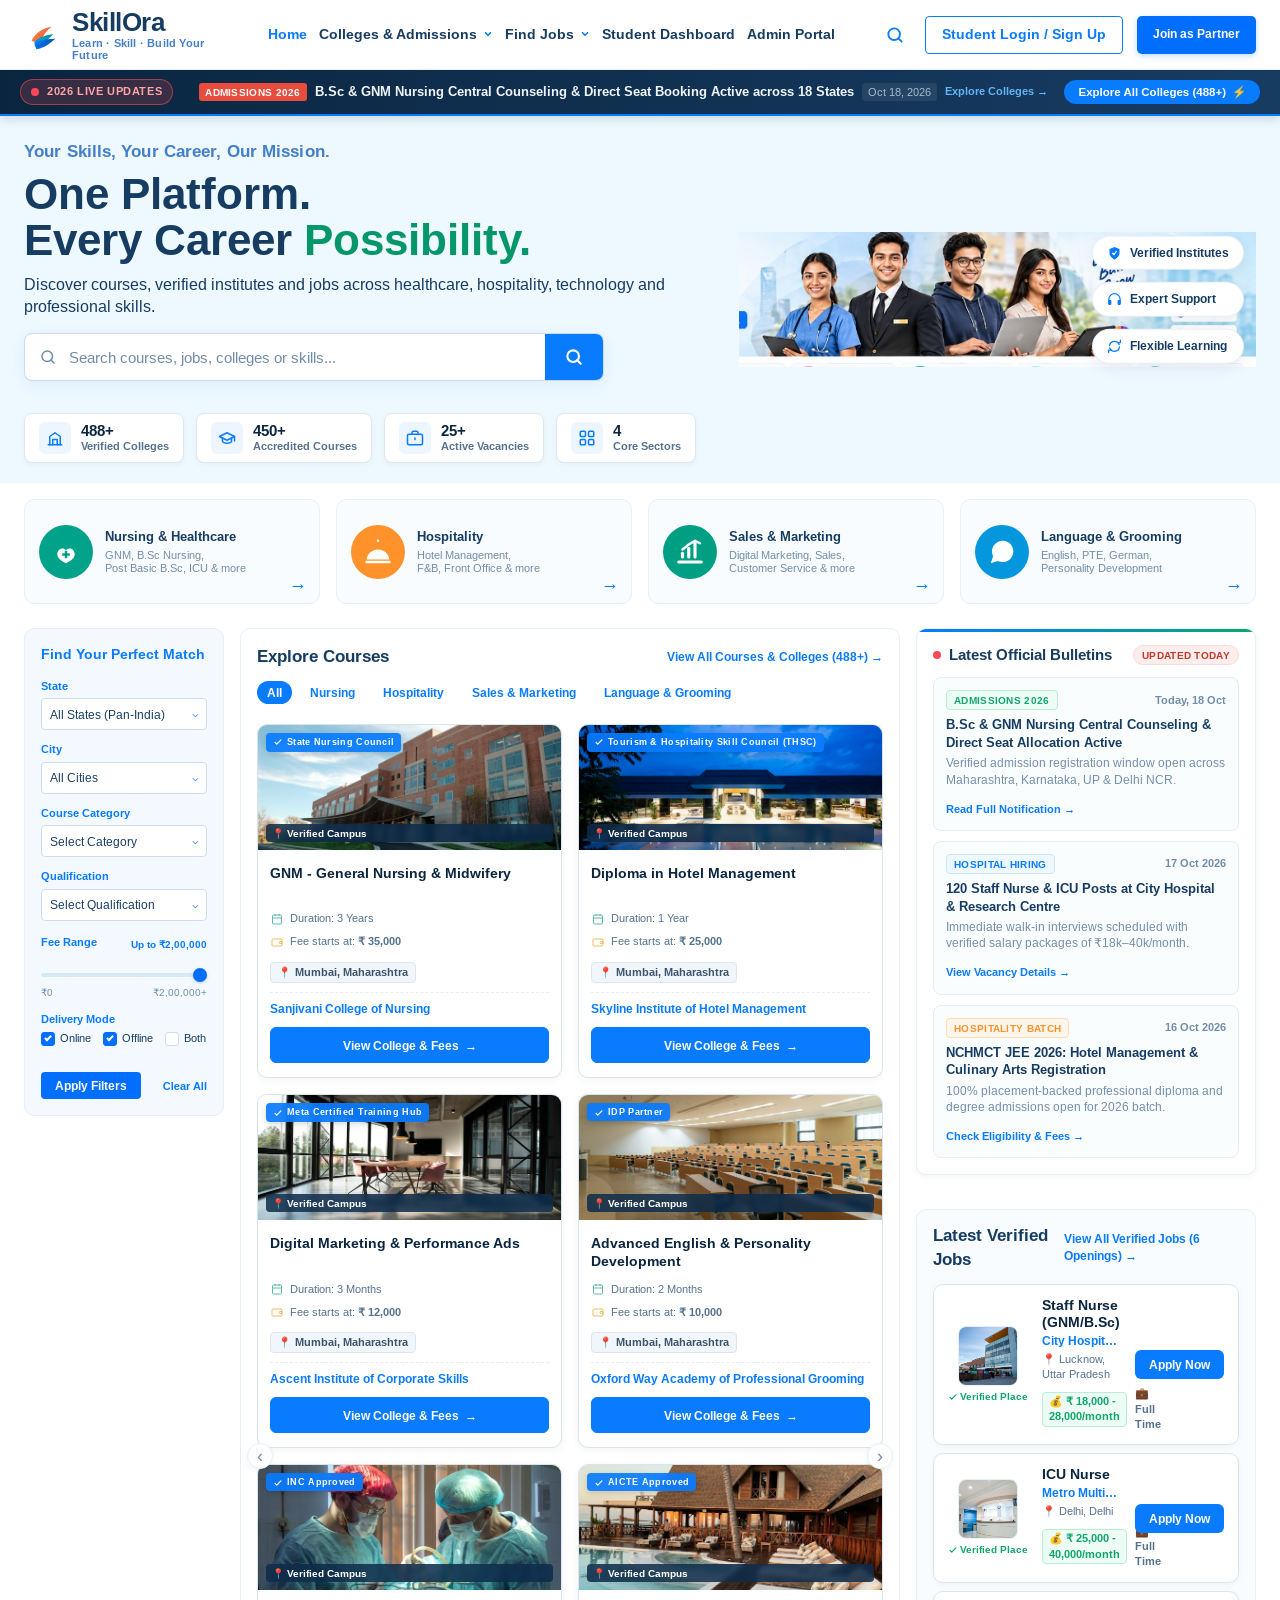
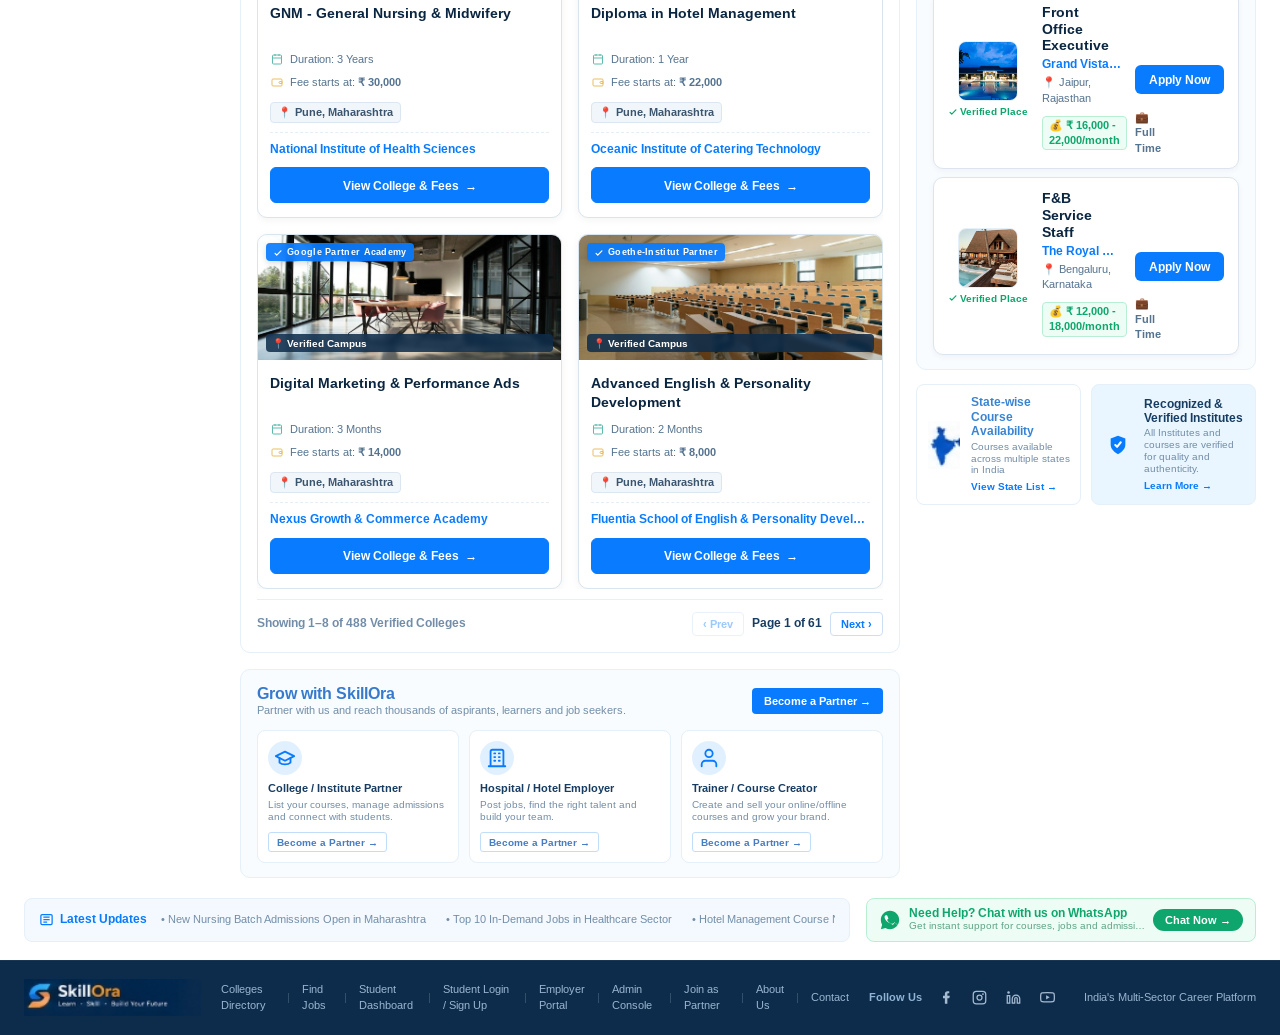
==== commit a79d9242: "feat: complete platform overhaul - dedicated tabs, unified cloud auth, admin portal, and visual pres" ====
--- a/index.html
+++ b/index.html
@@ -10,6 +10,7 @@
   <link rel="preconnect" href="https://fonts.gstatic.com" crossorigin>
   <link href="https://fonts.googleapis.com/css2?family=Arimo:ital,wght@0,400..700;1,400..700&family=Caveat:wght@600;700&display=swap" rel="stylesheet">
   <link rel="stylesheet" href="styles.css">
+  <script src="data/auth_db.js"></script>
 </head>
 <body>
 
@@ -56,27 +57,29 @@
 
         <!-- Desktop Navigation Items with Dropdowns -->
         <nav class="nav-menu" aria-label="Main Navigation">
+          <a href="index.html" class="nav-link" style="color:var(--color-primary-blue);font-weight:800;">Home</a>
           
-          <!-- Explore Courses Dropdown -->
+          <!-- Colleges & Institutes Dropdown -->
           <div class="nav-item has-dropdown">
-            <button class="nav-link" aria-expanded="false">
-              <span>Explore Courses</span>
+            <a href="colleges.html" class="nav-link">
+              <span>Colleges & Admissions</span>
               <svg class="chevron-icon" viewBox="0 0 12 12" fill="none"><path d="M3 4.5L6 7.5L9 4.5" stroke="#087BFF" stroke-width="2" stroke-linecap="round" stroke-linejoin="round"/></svg>
-            </button>
+            </a>
             <div class="dropdown-menu">
-              <a href="#courses" data-category="Nursing" class="dropdown-item">
+              <a href="colleges.html" class="dropdown-item highlight-link"><span>Directory of 488+ Colleges →</span></a>
+              <a href="colleges.html?sector=Nursing" class="dropdown-item">
                 <span class="cat-dot dot-teal"></span>
                 <span>Nursing & Healthcare</span>
               </a>
-              <a href="#courses" data-category="Hospitality" class="dropdown-item">
+              <a href="colleges.html?sector=Hospitality" class="dropdown-item">
                 <span class="cat-dot dot-orange"></span>
                 <span>Hospitality & Hotel Mgmt</span>
               </a>
-              <a href="#courses" data-category="Sales & Marketing" class="dropdown-item">
+              <a href="colleges.html?sector=Sales" class="dropdown-item">
                 <span class="cat-dot dot-green"></span>
                 <span>Sales & Marketing</span>
               </a>
-              <a href="#courses" data-category="Language" class="dropdown-item">
+              <a href="colleges.html?sector=Language" class="dropdown-item">
                 <span class="cat-dot dot-blue"></span>
                 <span>Language & Grooming</span>
               </a>
@@ -85,61 +88,28 @@
 
           <!-- Find Jobs Dropdown -->
           <div class="nav-item has-dropdown">
-            <button class="nav-link" aria-expanded="false">
+            <a href="jobs.html" class="nav-link">
               <span>Find Jobs</span>
               <svg class="chevron-icon" viewBox="0 0 12 12" fill="none"><path d="M3 4.5L6 7.5L9 4.5" stroke="#087BFF" stroke-width="2" stroke-linecap="round" stroke-linejoin="round"/></svg>
-            </button>
+            </a>
             <div class="dropdown-menu">
-              <a href="#jobs" class="dropdown-item"><span>Staff & ICU Nurse Openings</span></a>
-              <a href="#jobs" class="dropdown-item"><span>Hotel Front Desk & Hospitality</span></a>
-              <a href="#jobs" class="dropdown-item"><span>Medical Lab & Healthcare Technicians</span></a>
-              <a href="#jobs" class="dropdown-item"><span>Chef & Culinary Associates</span></a>
-              <a href="#jobs" class="dropdown-item"><span>Verified Walk-in Interviews</span></a>
-            </div>
-          </div>
-
-          <!-- Colleges & Institutes Dropdown -->
-          <div class="nav-item has-dropdown">
-            <button class="nav-link" aria-expanded="false">
-              <span>Colleges & Institutes</span>
-              <svg class="chevron-icon" viewBox="0 0 12 12" fill="none"><path d="M3 4.5L6 7.5L9 4.5" stroke="#087BFF" stroke-width="2" stroke-linecap="round" stroke-linejoin="round"/></svg>
-            </button>
-            <div class="dropdown-menu">
-              <a href="javascript:void(0)" onclick="openStateModal()" class="dropdown-item"><span>Sunrise College of Nursing</span></a>
-              <a href="javascript:void(0)" onclick="openStateModal()" class="dropdown-item"><span>Global Hospitality Institute</span></a>
-              <a href="javascript:void(0)" onclick="openStateModal()" class="dropdown-item"><span>Apollo Institute of Hospital Mgmt</span></a>
-              <a href="javascript:void(0)" onclick="openStateModal()" class="dropdown-item"><span>National Institute of Tourism & Hospitality</span></a>
-              <a href="javascript:void(0)" onclick="openVerifiedModal()" class="dropdown-item highlight-link"><span>Directory of Verified Institutes →</span></a>
-            </div>
-          </div>
-
-          <!-- Online Learning Dropdown -->
-          <div class="nav-item has-dropdown">
-            <button class="nav-link" aria-expanded="false">
-              <span>Online Learning</span>
-              <svg class="chevron-icon" viewBox="0 0 12 12" fill="none"><path d="M3 4.5L6 7.5L9 4.5" stroke="#087BFF" stroke-width="2" stroke-linecap="round" stroke-linejoin="round"/></svg>
-            </button>
-            <div class="dropdown-menu">
-              <a href="#courses" class="dropdown-item"><span>Live Certification Batches</span></a>
-              <a href="#courses" class="dropdown-item"><span>Self-Paced Video Modules</span></a>
-              <a href="#courses" class="dropdown-item"><span>Free Skill Masterclasses</span></a>
-              <a href="#courses" class="dropdown-item"><span>Skill Assessment & Tests</span></a>
-            </div>
-          </div>
-
-          <!-- Career Updates Dropdown -->
-          <div class="nav-item has-dropdown">
-            <button class="nav-link" aria-expanded="false">
-              <span>Career Updates</span>
-              <svg class="chevron-icon" viewBox="0 0 12 12" fill="none"><path d="M3 4.5L6 7.5L9 4.5" stroke="#087BFF" stroke-width="2" stroke-linecap="round" stroke-linejoin="round"/></svg>
-            </button>
-            <div class="dropdown-menu">
-              <a href="#updates" class="dropdown-item"><span>Admission Alerts 2026</span></a>
-              <a href="#updates" class="dropdown-item"><span>Government Job Notifications</span></a>
-              <a href="#updates" class="dropdown-item"><span>Healthcare Industry Hiring Trends</span></a>
-              <a href="#updates" class="dropdown-item"><span>Career Counseling Articles</span></a>
-            </div>
-          </div>
+              <a href="jobs.html" class="dropdown-item highlight-link"><span>Explore All Verified Vacancies →</span></a>
+              <a href="jobs.html?sector=Healthcare" class="dropdown-item"><span>Staff & ICU Nurse Openings</span></a>
+              <a href="jobs.html?sector=Hospitality" class="dropdown-item"><span>Hotel Front Desk & Hospitality</span></a>
+              <a href="jobs.html?sector=Healthcare" class="dropdown-item"><span>Medical Lab & Healthcare Technicians</span></a>
+              <a href="jobs.html?sector=Hospitality" class="dropdown-item"><span>Chef & Culinary Associates</span></a>
+            </div>
+          </div>
+
+          <!-- Student Dashboard Link -->
+          <a href="dashboard.html" class="nav-link" id="nav-dashboard-link">
+            <span>Student Dashboard</span>
+          </a>
+
+          <!-- Admin Portal Link -->
+          <a href="admin.html" class="nav-link">
+            <span>Admin Portal</span>
+          </a>
 
         </nav>
 
@@ -154,14 +124,14 @@
           </button>
 
           <!-- Login Button -->
-          <button class="btn btn-outline-login" id="login-btn">
-            Login
-          </button>
+          <a href="auth.html?role=student" class="btn btn-outline-login" id="login-btn" style="text-decoration:none;">
+            Student Login / Sign Up
+          </a>
 
           <!-- Join as Partner Button -->
-          <button class="btn btn-primary-join" id="join-partner-btn">
+          <a href="auth.html?role=institute" class="btn btn-primary-join" id="join-partner-btn" style="text-decoration:none;">
             Join as Partner
-          </button>
+          </a>
 
           <!-- Mobile Hamburger Toggle -->
           <button class="mobile-toggle-btn" id="mobile-toggle" aria-label="Open mobile menu">
@@ -187,25 +157,25 @@
 
         <div class="top-ticker-track-wrap">
           <div class="top-ticker-track" id="top-ticker-track">
-            <div class="top-ticker-item" onclick="openLatestNoticeModal(1)" role="button" tabindex="0">
+            <div class="top-ticker-item" onclick="window.location.href='colleges.html?sector=Nursing'" role="button" tabindex="0">
               <span class="t-tag t-tag-red">ADMISSIONS 2026</span>
               <span class="t-text">B.Sc & GNM Nursing Central Counseling & Direct Seat Booking Active across 18 States</span>
               <span class="t-date">Oct 18, 2026</span>
-              <span class="t-arrow">Read Details →</span>
-            </div>
-            <div class="top-ticker-item" onclick="openLatestNoticeModal(2)" role="button" tabindex="0">
+              <span class="t-arrow">Explore Colleges →</span>
+            </div>
+            <div class="top-ticker-item" onclick="window.location.href='jobs.html?sector=Healthcare'" role="button" tabindex="0">
               <span class="t-tag t-tag-green">HOSPITAL HIRING</span>
-              <span class="t-text">Mega Walk-In Drive: 1,400+ Staff Nurse & ICU Openings in Apollo, Fortis & Medanta</span>
+              <span class="t-text">Verified Walk-In Drives: Staff Nurse, ICU, Front Desk & F&B Positions Open Now</span>
               <span class="t-date">Oct 18, 2026</span>
-              <span class="t-arrow">Read Details →</span>
-            </div>
-            <div class="top-ticker-item" onclick="openLatestNoticeModal(3)" role="button" tabindex="0">
+              <span class="t-arrow">Explore Jobs →</span>
+            </div>
+            <div class="top-ticker-item" onclick="window.location.href='colleges.html?sector=Hospitality'" role="button" tabindex="0">
               <span class="t-tag t-tag-orange">HOTEL MANAGEMENT</span>
               <span class="t-text">NCHMCT 2026: Hotel Management, Culinary Arts & F&B New Session Batches Open</span>
               <span class="t-date">Oct 17, 2026</span>
-              <span class="t-arrow">Read Details →</span>
-            </div>
-            <div class="top-ticker-item" onclick="openLatestNoticeModal(4)" role="button" tabindex="0">
+              <span class="t-arrow">Explore Colleges →</span>
+            </div>
+            <div class="top-ticker-item" onclick="window.location.href='colleges.html?sector=Nursing'" role="button" tabindex="0">
               <span class="t-tag t-tag-blue">FREE COUNSELING</span>
               <span class="t-text">State Nursing Scholarship & Seat Allotment Helpline: Call 1800-890-SKILL</span>
               <span class="t-date">Oct 16, 2026</span>
@@ -215,8 +185,8 @@
         </div>
 
         <div class="ticker-action-btn-wrap">
-          <button class="btn-all-notices" onclick="openAllNoticesModal()">
-            <span>View All Notices (12)</span>
+          <button class="btn-all-notices" onclick="window.location.href='colleges.html'">
+            <span>Explore All Colleges (488+)</span>
             <span>⚡</span>
           </button>
         </div>
@@ -277,60 +247,60 @@
           <!-- Hero Highlights / Metrics Row -->
           <div class="hero-highlights">
             
-            <div class="highlight-item" title="Over 500 accredited courses">
+            <div class="highlight-item" title="488+ Verified & Inspected Institutes across India">
               <span class="highlight-icon">
-                <svg width="20" height="20" viewBox="0 0 24 24" fill="none">
-                  <path d="M22 10L12 5L2 10L12 15L22 10Z" stroke="#173C62" stroke-width="2" stroke-linecap="round" stroke-linejoin="round"/>
-                  <path d="M6 12V17C6 17 8 19 12 19C16 19 18 17 18 17V12" stroke="#173C62" stroke-width="2" stroke-linecap="round" stroke-linejoin="round"/>
-                  <path d="M22 10V16" stroke="#173C62" stroke-width="2" stroke-linecap="round"/>
+                <svg width="18" height="18" viewBox="0 0 24 24" fill="none">
+                  <path d="M3 21H21" stroke="#087BFF" stroke-width="2" stroke-linecap="round"/>
+                  <path d="M5 21V10L12 5L19 10V21" stroke="#087BFF" stroke-width="2" stroke-linecap="round" stroke-linejoin="round"/>
+                  <path d="M9 21V14H15V21" stroke="#087BFF" stroke-width="2" stroke-linecap="round" stroke-linejoin="round"/>
                 </svg>
               </span>
               <div class="highlight-text">
-                <strong class="highlight-num">500+</strong>
-                <span class="highlight-label">Courses</span>
-              </div>
-            </div>
-
-            <div class="highlight-item" title="200+ Verified & Inspected Institutes">
+                <strong class="highlight-num">488+</strong>
+                <span class="highlight-label">Verified Colleges</span>
+              </div>
+            </div>
+
+            <div class="highlight-item" title="450+ Accredited Degree & Diploma Courses">
               <span class="highlight-icon">
-                <svg width="20" height="20" viewBox="0 0 24 24" fill="none">
-                  <path d="M3 21H21" stroke="#173C62" stroke-width="2" stroke-linecap="round"/>
-                  <path d="M5 21V10L12 5L19 10V21" stroke="#173C62" stroke-width="2" stroke-linecap="round" stroke-linejoin="round"/>
-                  <path d="M9 21V14H15V21" stroke="#173C62" stroke-width="2" stroke-linecap="round" stroke-linejoin="round"/>
+                <svg width="18" height="18" viewBox="0 0 24 24" fill="none">
+                  <path d="M22 10L12 5L2 10L12 15L22 10Z" stroke="#087BFF" stroke-width="2" stroke-linecap="round" stroke-linejoin="round"/>
+                  <path d="M6 12V17C6 17 8 19 12 19C16 19 18 17 18 17V12" stroke="#087BFF" stroke-width="2" stroke-linecap="round" stroke-linejoin="round"/>
+                  <path d="M22 10V16" stroke="#087BFF" stroke-width="2" stroke-linecap="round"/>
                 </svg>
               </span>
               <div class="highlight-text">
-                <strong class="highlight-num">200+</strong>
-                <span class="highlight-label">Verified Institutes</span>
-              </div>
-            </div>
-
-            <div class="highlight-item" title="1000+ Direct Employer Openings">
+                <strong class="highlight-num">450+</strong>
+                <span class="highlight-label">Accredited Courses</span>
+              </div>
+            </div>
+
+            <div class="highlight-item" title="Verified Active Job Openings in Hospitals & Hotels">
               <span class="highlight-icon">
-                <svg width="20" height="20" viewBox="0 0 24 24" fill="none">
-                  <rect x="2" y="7" width="20" height="14" rx="2" stroke="#173C62" stroke-width="2"/>
-                  <path d="M16 7V5C16 3.89543 15.1046 3 14 3H10C8.89543 3 8 3.89543 8 5V7" stroke="#173C62" stroke-width="2"/>
-                  <path d="M12 12V14" stroke="#173C62" stroke-width="2" stroke-linecap="round"/>
+                <svg width="18" height="18" viewBox="0 0 24 24" fill="none">
+                  <rect x="2" y="7" width="20" height="14" rx="2" stroke="#087BFF" stroke-width="2"/>
+                  <path d="M16 7V5C16 3.89543 15.1046 3 14 3H10C8.89543 3 8 3.89543 8 5V7" stroke="#087BFF" stroke-width="2"/>
+                  <path d="M12 12V14" stroke="#087BFF" stroke-width="2" stroke-linecap="round"/>
                 </svg>
               </span>
               <div class="highlight-text">
-                <strong class="highlight-num">1000+</strong>
-                <span class="highlight-label">Job Opportunities</span>
-              </div>
-            </div>
-
-            <div class="highlight-item" title="50+ Specialized Career Sectors">
+                <strong class="highlight-num">25+</strong>
+                <span class="highlight-label">Active Vacancies</span>
+              </div>
+            </div>
+
+            <div class="highlight-item" title="4 Core Industry Sectors: Healthcare, Hospitality, Sales & Grooming">
               <span class="highlight-icon">
-                <svg width="20" height="20" viewBox="0 0 24 24" fill="none">
-                  <rect x="3" y="3" width="7" height="7" rx="1" stroke="#173C62" stroke-width="2"/>
-                  <rect x="14" y="3" width="7" height="7" rx="1" stroke="#173C62" stroke-width="2"/>
-                  <rect x="14" y="14" width="7" height="7" rx="1" stroke="#173C62" stroke-width="2"/>
-                  <rect x="3" y="14" width="7" height="7" rx="1" stroke="#173C62" stroke-width="2"/>
+                <svg width="18" height="18" viewBox="0 0 24 24" fill="none">
+                  <rect x="3" y="3" width="7" height="7" rx="1.5" stroke="#087BFF" stroke-width="2"/>
+                  <rect x="14" y="3" width="7" height="7" rx="1.5" stroke="#087BFF" stroke-width="2"/>
+                  <rect x="14" y="14" width="7" height="7" rx="1.5" stroke="#087BFF" stroke-width="2"/>
+                  <rect x="3" y="14" width="7" height="7" rx="1.5" stroke="#087BFF" stroke-width="2"/>
                 </svg>
               </span>
               <div class="highlight-text">
-                <strong class="highlight-num">50+</strong>
-                <span class="highlight-label">Career Categories</span>
+                <strong class="highlight-num">4</strong>
+                <span class="highlight-label">Core Sectors</span>
               </div>
             </div>
 
@@ -352,7 +322,7 @@
             <div class="hero-floating-badges">
               
               <!-- Badge 1: Verified Institutes -->
-              <div class="floating-badge badge-verified" onclick="openVerifiedModal()" role="button" tabindex="0" title="Click to view institute accreditation details">
+              <div class="floating-badge badge-verified" onclick="window.location.href='colleges.html'" role="button" tabindex="0" title="Click to view institute accreditation details">
                 <span class="f-badge-icon">
                   <svg width="15" height="15" viewBox="0 0 24 24" fill="none">
                     <path d="M12 22C12 22 20 18 20 12V5L12 2L4 5V12C4 18 12 22 12 22Z" fill="#087BFF"/>
@@ -633,8 +603,8 @@
           
           <div class="section-title-row">
             <h2 class="section-heading">Explore Courses</h2>
-            <a href="javascript:void(0)" class="view-all-link" onclick="filterByCategory('All')">
-              View All Courses →
+            <a href="colleges.html" class="view-all-link">
+              View All Courses & Colleges (488+) →
             </a>
           </div>
 
@@ -684,8 +654,8 @@
                     <span class="mode-tag"><span class="mode-bullet">🌐</span> Online</span>
                   </div>
                   <div class="course-provider">Sunrise College of Nursing</div>
-                  <button class="btn btn-view-course" onclick="openCourseModal(1)">
-                    <span>View Course</span>
+                  <button class="btn btn-view-course" onclick="window.location.href='colleges.html?collegeId=1'">
+                    <span>View College & Fees</span>
                     <span class="btn-arrow">→</span>
                   </button>
                 </div>
@@ -719,8 +689,8 @@
                     <span class="mode-tag"><span class="mode-bullet">🌐</span> Online</span>
                   </div>
                   <div class="course-provider">Global Hospitality Institute</div>
-                  <button class="btn btn-view-course" onclick="openCourseModal(2)">
-                    <span>View Course</span>
+                  <button class="btn btn-view-course" onclick="window.location.href='colleges.html?collegeId=2'">
+                    <span>View College & Fees</span>
                     <span class="btn-arrow">→</span>
                   </button>
                 </div>
@@ -754,8 +724,8 @@
                     <span class="mode-tag"><span class="mode-bullet">🌐</span> Online</span>
                   </div>
                   <div class="course-provider">SkillOra Business Academy</div>
-                  <button class="btn btn-view-course" onclick="openCourseModal(3)">
-                    <span>View Course</span>
+                  <button class="btn btn-view-course" onclick="window.location.href='colleges.html?collegeId=3'">
+                    <span>View College & Fees</span>
                     <span class="btn-arrow">→</span>
                   </button>
                 </div>
@@ -789,8 +759,8 @@
                     <span class="mode-tag"><span class="mode-bullet">🌐</span> Online</span>
                   </div>
                   <div class="course-provider">Apex Communication Center</div>
-                  <button class="btn btn-view-course" onclick="openCourseModal(4)">
-                    <span>View Course</span>
+                  <button class="btn btn-view-course" onclick="window.location.href='colleges.html?collegeId=4'">
+                    <span>View College & Fees</span>
                     <span class="btn-arrow">→</span>
                   </button>
                 </div>
@@ -945,8 +915,8 @@
         <div class="verified-jobs-card">
           <div class="section-title-row">
             <h2 class="section-heading">Latest Verified Jobs</h2>
-            <a href="javascript:void(0)" class="view-all-link" onclick="showToast('Displaying all 1000+ verified job listings!')">
-              View All Jobs →
+            <a href="jobs.html" class="view-all-link">
+              View All Verified Jobs (6 Openings) →
             </a>
           </div>
 
@@ -974,7 +944,7 @@
                 </div>
               </div>
               <div class="job-action-col">
-                <button class="btn btn-apply-job" onclick="openJobModal(1)">
+                <button class="btn btn-apply-job" onclick="window.location.href='jobs.html?jobId=1'">
                   Apply Now
                 </button>
               </div>
@@ -1001,7 +971,7 @@
                 </div>
               </div>
               <div class="job-action-col">
-                <button class="btn btn-apply-job" onclick="openJobModal(2)">
+                <button class="btn btn-apply-job" onclick="window.location.href='jobs.html?jobId=2'">
                   Apply Now
                 </button>
               </div>
@@ -1028,7 +998,7 @@
                 </div>
               </div>
               <div class="job-action-col">
-                <button class="btn btn-apply-job" onclick="openJobModal(3)">
+                <button class="btn btn-apply-job" onclick="window.location.href='jobs.html?jobId=3'">
                   Apply Now
                 </button>
               </div>
@@ -1055,7 +1025,7 @@
                 </div>
               </div>
               <div class="job-action-col">
-                <button class="btn btn-apply-job" onclick="openJobModal(4)">
+                <button class="btn btn-apply-job" onclick="window.location.href='jobs.html?jobId=4'">
                   Apply Now
                 </button>
               </div>
@@ -1068,7 +1038,7 @@
         <div class="trust-highlights-row">
           
           <!-- Trust Card 1: State-wise Course Availability -->
-          <div class="trust-card state-trust-card" onclick="openStateModal()" role="button" tabindex="0">
+          <div class="trust-card state-trust-card" onclick="window.location.href='colleges.html'" role="button" tabindex="0">
             <div class="trust-icon-wrap">
               <img src="assets/india_map.png" alt="India Map" class="trust-india-map">
             </div>
@@ -1080,7 +1050,7 @@
           </div>
 
           <!-- Trust Card 2: Recognized & Verified Institutes -->
-          <div class="trust-card cert-trust-card" onclick="openVerifiedModal()" role="button" tabindex="0">
+          <div class="trust-card cert-trust-card" onclick="window.location.href='colleges.html'" role="button" tabindex="0">
             <div class="trust-icon-wrap">
               <div class="shield-badge-icon">
                 <svg width="22" height="22" viewBox="0 0 24 24" fill="none">
@@ -1153,17 +1123,23 @@
 
         <!-- Center: Quick Nav Links -->
         <nav class="footer-nav" aria-label="Footer Links">
+          <a href="colleges.html">Colleges Directory</a>
+          <span class="footer-sep">|</span>
+          <a href="jobs.html">Find Jobs</a>
+          <span class="footer-sep">|</span>
+          <a href="dashboard.html">Student Dashboard</a>
+          <span class="footer-sep">|</span>
+          <a href="auth.html?role=student">Student Login / Sign Up</a>
+          <span class="footer-sep">|</span>
+          <a href="employer-portal.html">Employer Portal</a>
+          <span class="footer-sep">|</span>
+          <a href="admin.html">Admin Console</a>
+          <span class="footer-sep">|</span>
+          <a href="auth.html?role=institute">Join as Partner</a>
+          <span class="footer-sep">|</span>
           <a href="javascript:void(0)" onclick="openInfoModal('about')">About Us</a>
           <span class="footer-sep">|</span>
-          <a href="javascript:void(0)" onclick="openInfoModal('contact')">Contact Us</a>
-          <span class="footer-sep">|</span>
-          <a href="javascript:void(0)" onclick="openPartnerModal('general')">Partner Registration</a>
-          <span class="footer-sep">|</span>
-          <a href="javascript:void(0)" onclick="openInfoModal('terms')">Terms & Conditions</a>
-          <span class="footer-sep">|</span>
-          <a href="javascript:void(0)" onclick="openInfoModal('privacy')">Privacy Policy</a>
-          <span class="footer-sep">|</span>
-          <a href="javascript:void(0)" onclick="openInfoModal('support')">Student Support</a>
+          <a href="javascript:void(0)" onclick="openInfoModal('contact')">Contact</a>
         </nav>
 
         <!-- Right: Social Links & Platform Badge -->
@@ -1379,7 +1355,7 @@
             </div>
             <div class="receipt-row">
               <span class="rc-lbl">Student Name:</span>
-              <strong id="receipt-student-name" class="rc-val">Tanmay Verma</strong>
+              <strong id="receipt-student-name" class="rc-val">Applicant Name</strong>
             </div>
             <div class="receipt-row">
               <span class="rc-lbl">Selected Course:</span>
@@ -1472,7 +1448,7 @@
             </div>
             <div class="receipt-row">
               <span class="rc-lbl">Applicant:</span>
-              <strong id="job-receipt-name" class="rc-val">Tanmay Verma</strong>
+              <strong id="job-receipt-name" class="rc-val">Applicant Name</strong>
             </div>
             <div class="receipt-row">
               <span class="rc-lbl">Applied Role:</span>
--- a/styles.css
+++ b/styles.css
@@ -162,7 +162,7 @@
 .nav-menu {
   display: flex;
   align-items: center;
-  gap: 24px;
+  gap: 18px;
 }
 
 .nav-item {
@@ -173,7 +173,7 @@
   background: none;
   border: none;
   font-family: var(--font-family);
-  font-size: 15px;
+  font-size: 14.5px;
   font-weight: 700;
   color: var(--text-dark);
   cursor: pointer;
@@ -181,6 +181,8 @@
   display: flex;
   align-items: center;
   gap: 6px;
+  text-decoration: none;
+  white-space: nowrap;
   transition: color var(--transition-fast);
 }
 
@@ -299,14 +301,17 @@
 }
 
 .btn-outline-login {
-  width: 90px;
+  min-width: 80px;
+  width: auto;
+  padding: 0 16px;
   height: 38px;
   border: 1px solid var(--border-login);
   border-radius: 4px;
   background-color: transparent;
   color: var(--color-primary-blue);
-  font-size: 15px;
-  font-weight: 700;
+  font-size: 14px;
+  font-weight: 700;
+  text-decoration: none;
 }
 
 .btn-outline-login:hover {
@@ -355,7 +360,8 @@
   min-height: 325px;
   background-color: var(--color-sky-blue);
   position: relative;
-  overflow: hidden;
+  overflow: visible;
+  z-index: 100;
 }
 
 .hero-container {
@@ -367,6 +373,8 @@
   align-items: center;
   justify-content: space-between;
   position: relative;
+  overflow: visible;
+  z-index: 105;
 }
 
 /* Left Hero Copy */
@@ -377,7 +385,8 @@
   display: flex;
   flex-direction: column;
   gap: 6px;
-  z-index: 2;
+  position: relative;
+  z-index: 110;
 }
 
 .hero-eyebrow {
@@ -423,27 +432,28 @@
 .hero-search-wrapper {
   position: relative;
   width: 100%;
-  max-width: 480px;
-  margin-top: 2px;
-  margin-bottom: 8px;
+  max-width: 580px;
+  margin-top: 4px;
+  margin-bottom: 12px;
+  z-index: 120;
 }
 
 .hero-search-bar {
   display: flex;
   align-items: center;
   width: 100%;
-  height: 46px;
+  height: 48px;
   background: #FFFFFF;
-  border: 1px solid var(--border-hero-search);
-  border-radius: 6px;
+  border: 1.5px solid #CCDCEB;
+  border-radius: 8px;
   overflow: hidden;
-  box-shadow: 0 2px 10px rgba(8, 123, 255, 0.08);
+  box-shadow: 0 4px 14px rgba(8, 123, 255, 0.08);
   transition: border-color var(--transition-fast), box-shadow var(--transition-fast);
 }
 
 .hero-search-bar:focus-within {
   border-color: var(--color-primary-blue);
-  box-shadow: 0 0 0 3px rgba(8, 123, 255, 0.15);
+  box-shadow: 0 4px 20px rgba(8, 123, 255, 0.16), 0 0 0 3px rgba(8, 123, 255, 0.12);
 }
 
 .search-input-icon {
@@ -459,12 +469,12 @@
   outline: none;
   padding: 0 12px;
   font-family: var(--font-family);
-  font-size: 14px;
+  font-size: 14.5px;
   color: var(--text-dark);
 }
 
 .hero-search-input::placeholder {
-  color: var(--text-muted);
+  color: #728DA9;
 }
 
 .clear-search-btn {
@@ -478,7 +488,7 @@
 
 .hero-search-submit {
   width: 58px;
-  height: 46px;
+  height: 48px;
   background-color: var(--color-primary-blue);
   border: none;
   cursor: pointer;
@@ -492,69 +502,207 @@
   background-color: #0066df;
 }
 
-/* Live Search Suggestions Dropdown */
+/* Live Search Suggestions Dropdown - Enlarged and Prominent */
 .search-autocomplete-dropdown {
   position: absolute;
-  top: 100%;
+  top: calc(100% + 6px);
   left: 0;
-  width: 100%;
+  width: min(680px, 94vw);
+  max-width: calc(100vw - 32px);
   background: #FFFFFF;
-  border: 1px solid var(--border-light);
-  border-radius: 8px;
-  box-shadow: var(--shadow-lg);
-  margin-top: 6px;
-  max-height: 280px;
+  border: 1px solid #C7D8E8;
+  border-radius: 12px;
+  box-shadow: 0 16px 40px rgba(10, 37, 64, 0.22);
+  margin-top: 0;
+  max-height: 440px;
   overflow-y: auto;
   display: none;
-  z-index: 1050;
+  z-index: 999;
+  animation: acFadeDown 0.15s ease-out;
+}
+
+@keyframes acFadeDown {
+  from { opacity: 0; transform: translateY(-4px); }
+  to { opacity: 1; transform: translateY(0); }
+}
+
+.ac-top-summary {
+  display: flex;
+  align-items: center;
+  justify-content: space-between;
+  padding: 11px 18px;
+  background: linear-gradient(135deg, #F0F7FF 0%, #E8F2FD 100%);
+  border-bottom: 1px solid #D2E4F7;
+  font-size: 13.5px;
+  color: #0A2540;
+}
+
+.ac-top-summary-text {
+  display: flex;
+  align-items: center;
+  gap: 8px;
+}
+
+.ac-summary-icon {
+  display: flex;
+  align-items: center;
+  justify-content: center;
+}
+
+.ac-top-count-badge {
+  font-size: 11.5px;
+  font-weight: 800;
+  color: #087BFF;
+  background: #FFFFFF;
+  border: 1px solid #BFDCFE;
+  padding: 3px 10px;
+  border-radius: 12px;
+  letter-spacing: 0.2px;
+}
+
+.ac-group-header {
+  padding: 10px 18px 6px 18px;
+  font-size: 11.5px;
+  font-weight: 800;
+  letter-spacing: 0.6px;
+  color: #55738F;
+  background: #F8FAFD;
+  border-bottom: 1px solid #EDF3F9;
+  text-transform: uppercase;
+  display: flex;
+  align-items: center;
+  gap: 8px;
 }
 
 .autocomplete-item {
   display: flex;
   align-items: center;
   justify-content: space-between;
-  padding: 10px 16px;
+  padding: 12px 18px;
   cursor: pointer;
-  border-bottom: 1px solid #F0F5FA;
-  transition: background-color var(--transition-fast);
+  border-bottom: 1px solid #F0F4F8;
+  transition: background-color var(--transition-fast), padding-left var(--transition-fast);
+  text-decoration: none;
+  gap: 14px;
 }
 
 .autocomplete-item:hover {
-  background-color: var(--color-sky-blue);
+  background-color: #EDF6FF;
+  padding-left: 22px;
+}
+
+.ac-main-col {
+  display: flex;
+  flex-direction: column;
+  gap: 3px;
+  min-width: 0;
+  flex: 1;
 }
 
 .ac-title {
+  font-size: 14.5px;
+  font-weight: 700;
+  color: #0A2540;
+  white-space: nowrap;
+  overflow: hidden;
+  text-overflow: ellipsis;
+  line-height: 1.3;
+}
+
+.ac-sub {
+  font-size: 12.5px;
+  color: #55738F;
+  white-space: nowrap;
+  overflow: hidden;
+  text-overflow: ellipsis;
+  line-height: 1.35;
+}
+
+.ac-tag {
+  font-size: 11.5px;
+  font-weight: 700;
+  padding: 4px 10px;
+  border-radius: 6px;
+  white-space: nowrap;
+  flex-shrink: 0;
+}
+
+.ac-tag-college {
+  color: #087BFF;
+  background: #EDF6FF;
+  border: 1px solid #C7E2FE;
+}
+
+.ac-tag-course {
+  color: #6C5CE7;
+  background: #F4F0FF;
+  border: 1px solid #DDD6FE;
+}
+
+.ac-tag-job {
+  color: #0FA66D;
+  background: #EDFDF5;
+  border: 1px solid #B8EED4;
+}
+
+.ac-footer-action {
+  padding: 13px 18px;
   font-size: 13px;
   font-weight: 700;
-  color: var(--text-dark);
-}
-
-.ac-tag {
-  font-size: 11px;
-  color: var(--color-primary-blue);
-  background: var(--color-sky-blue);
-  padding: 2px 8px;
-  border-radius: 12px;
-}
-
-/* Hero Metrics / Highlights */
+  color: #087BFF;
+  background: #F9FBFE;
+  text-align: center;
+  cursor: pointer;
+  border-top: 1px solid #E2ECF6;
+  display: flex;
+  align-items: center;
+  justify-content: center;
+  gap: 8px;
+  transition: background var(--transition-fast);
+}
+
+.ac-footer-action:hover {
+  background: #E8F2FE;
+  color: #0056cc;
+}
+
+/* Hero Metrics / Highlights - Professional Micro-Cards */
 .hero-highlights {
   display: flex;
   align-items: center;
-  gap: 28px;
-  margin-top: 8px;
+  gap: 12px;
+  margin-top: 14px;
+  flex-wrap: wrap;
 }
 
 .highlight-item {
   display: flex;
   align-items: center;
-  gap: 8px;
+  gap: 10px;
+  background: #FFFFFF;
+  border: 1px solid #DEE8F2;
+  padding: 8px 14px;
+  border-radius: 8px;
+  box-shadow: 0 2px 6px rgba(10, 37, 64, 0.04);
+  transition: all var(--transition-fast);
+}
+
+.highlight-item:hover {
+  border-color: #087BFF;
+  transform: translateY(-1px);
+  box-shadow: 0 4px 10px rgba(8, 123, 255, 0.1);
 }
 
 .highlight-icon {
   display: flex;
   align-items: center;
   justify-content: center;
+  width: 32px;
+  height: 32px;
+  border-radius: 6px;
+  background: #EDF6FF;
+  color: #087BFF;
+  flex-shrink: 0;
 }
 
 .highlight-text {
@@ -563,17 +711,17 @@
 }
 
 .highlight-num {
-  font-size: 14px;
-  font-weight: 700;
-  color: var(--text-dark);
-  line-height: 1.1;
+  font-size: 15px;
+  font-weight: 800;
+  color: #0A2540;
+  line-height: 1.15;
 }
 
 .highlight-label {
   font-size: 11px;
-  font-weight: 500;
-  color: var(--text-muted);
-  line-height: 1.1;
+  font-weight: 600;
+  color: #55738F;
+  line-height: 1.2;
 }
 
 /* Right Hero Visual & Floating Badges */
@@ -654,6 +802,8 @@
   width: 100%;
   padding: 16px 24px 20px;
   background-color: #FFFFFF;
+  position: relative;
+  z-index: 10;
 }
 
 .category-cards-scroll {
@@ -1069,31 +1219,38 @@
 .courses-grid {
   display: grid;
   grid-template-columns: repeat(4, 1fr);
-  gap: 12px;
+  gap: 16px;
   width: 100%;
   overflow-x: hidden;
+  align-items: stretch;
   transition: transform var(--transition-normal);
 }
 
 .course-card {
   background: #FFFFFF;
-  border: 1px solid var(--border-light);
-  border-radius: 8px;
+  border: 1px solid #D8E4EE;
+  border-radius: 10px;
   overflow: hidden;
   display: flex;
   flex-direction: column;
-  transition: all var(--transition-fast);
+  height: 100%;
+  box-shadow: 0 2px 8px rgba(10, 37, 64, 0.05);
+  transition: transform 0.2s cubic-bezier(0.16, 1, 0.3, 1), 
+              box-shadow 0.2s cubic-bezier(0.16, 1, 0.3, 1), 
+              border-color 0.2s ease;
 }
 
 .course-card:hover {
-  transform: translateY(-3px);
-  border-color: var(--border-login);
-  box-shadow: var(--shadow-md);
+  transform: translateY(-4px);
+  border-color: #087BFF;
+  box-shadow: 0 10px 24px rgba(8, 123, 255, 0.12);
 }
 
 .course-img-wrap {
   width: 100%;
-  height: 90px;
+  height: 125px;
+  min-height: 125px;
+  max-height: 125px;
   position: relative;
   overflow: hidden;
   background-color: #EBF3FA;
@@ -1104,98 +1261,143 @@
   height: 100%;
   object-fit: cover;
   display: block;
+  transition: transform 0.3s ease;
+}
+
+.course-card:hover .course-thumb {
+  transform: scale(1.04);
 }
 
 .verified-inst-badge {
   position: absolute;
-  top: 6px;
-  left: 6px;
-  background: var(--color-primary-blue);
+  top: 8px;
+  left: 8px;
+  background: rgba(8, 123, 255, 0.92);
+  backdrop-filter: blur(4px);
   color: #FFFFFF;
-  font-size: 8.5px;
-  font-weight: 700;
-  padding: 2px 6px;
-  border-radius: 3px;
+  font-size: 9px;
+  font-weight: 700;
+  padding: 3px 7px;
+  border-radius: 4px;
   display: flex;
   align-items: center;
   gap: 4px;
+  letter-spacing: 0.3px;
+  box-shadow: 0 2px 6px rgba(0,0,0,0.15);
+}
+
+.campus-photo-tag {
+  position: absolute;
+  bottom: 8px;
+  right: 8px;
+  background: rgba(10, 37, 64, 0.85);
+  backdrop-filter: blur(4px);
+  color: #FFFFFF;
+  font-size: 9px;
+  font-weight: 700;
+  padding: 3px 7px;
+  border-radius: 4px;
+  display: flex;
+  align-items: center;
+  gap: 4px;
 }
 
 .course-body {
-  padding: 10px;
+  padding: 14px 12px;
   display: flex;
   flex-direction: column;
   flex: 1;
 }
 
 .course-title {
-  font-size: 12px;
-  font-weight: 700;
-  color: var(--text-dark);
-  line-height: 1.25;
+  font-size: 13.5px;
+  font-weight: 700;
+  color: #0A2540;
+  line-height: 1.35;
   margin-bottom: 8px;
-  min-height: 30px;
+  height: 38px;
+  display: -webkit-box;
+  -webkit-line-clamp: 2;
+  -webkit-box-orient: vertical;
+  overflow: hidden;
+  text-overflow: ellipsis;
 }
 
 .course-meta-item {
   display: flex;
   align-items: center;
   gap: 6px;
+  font-size: 11px;
+  color: #55738F;
+  margin-bottom: 5px;
+  height: 18px;
+}
+
+.meta-icon {
+  display: flex;
+  align-items: center;
+  justify-content: center;
+  width: 14px;
+  flex-shrink: 0;
+}
+
+.course-mode-row {
+  display: flex;
+  align-items: center;
+  gap: 8px;
+  margin: 6px 0 10px 0;
+  height: 20px;
+}
+
+.mode-tag {
   font-size: 10.5px;
-  color: var(--text-muted);
-  margin-bottom: 4px;
-}
-
-.meta-icon {
-  display: flex;
-  align-items: center;
-  justify-content: center;
-}
-
-.course-mode-row {
-  display: flex;
-  align-items: center;
-  gap: 8px;
-  margin: 6px 0;
-}
-
-.mode-tag {
-  font-size: 10px;
-  color: var(--text-dark);
-  display: flex;
-  align-items: center;
-  gap: 3px;
-}
-
-.mode-bullet {
-  font-size: 10px;
+  font-weight: 600;
+  color: #3B546E;
+  background: #F1F6FB;
+  border: 1px solid #DCE6F1;
+  padding: 2px 7px;
+  border-radius: 4px;
+  display: flex;
+  align-items: center;
+  gap: 4px;
 }
 
 .course-provider {
-  font-size: 10.5px;
-  font-weight: 700;
-  color: var(--text-dark);
+  font-size: 11.5px;
+  font-weight: 600;
+  color: #087BFF;
   margin-top: auto;
-  margin-bottom: 8px;
+  margin-bottom: 10px;
   white-space: nowrap;
   overflow: hidden;
   text-overflow: ellipsis;
+  padding-top: 8px;
+  border-top: 1px dashed #E5EEF7;
 }
 
 .btn-view-course {
   width: 100%;
-  height: 28px;
+  height: 36px;
   background-color: var(--color-primary-blue);
   border: 1px solid var(--color-primary-blue);
-  border-radius: 4px;
+  border-radius: 6px;
   color: #FFFFFF;
-  font-size: 11px;
-  font-weight: 700;
-  gap: 4px;
+  font-size: 12px;
+  font-weight: 700;
+  display: flex;
+  align-items: center;
+  justify-content: center;
+  gap: 6px;
+  transition: all var(--transition-fast);
+  cursor: pointer;
+  margin-top: 0;
 }
 
 .btn-view-course:hover {
-  background-color: #0066df;
+  background-color: #0064db;
+  border-color: #0064db;
+  transform: translateY(-1px);
+  box-shadow: 0 4px 12px rgba(8, 123, 255, 0.25);
 }
 
 /* Grow with SkillOra Partnership Container */
@@ -1337,37 +1539,39 @@
 
 .job-item {
   background: #FFFFFF;
-  border: 1px solid var(--border-light);
+  border: 1px solid #DCE5ED;
+  border-radius: 10px;
+  padding: 12px 14px;
+  display: flex;
+  align-items: center;
+  gap: 14px;
+  box-shadow: 0 2px 6px rgba(10, 37, 64, 0.04);
+  transition: all 0.2s cubic-bezier(0.16, 1, 0.3, 1);
+}
+
+.job-item:hover {
+  border-color: #087BFF;
+  box-shadow: 0 6px 16px rgba(8, 123, 255, 0.1);
+  transform: translateY(-2px);
+}
+
+.job-logo-col {
+  display: flex;
+  flex-direction: column;
+  align-items: center;
+  gap: 4px;
+  flex-shrink: 0;
+}
+
+.job-logo-box {
+  width: 58px;
+  height: 52px;
   border-radius: 8px;
-  padding: 10px;
-  display: flex;
-  align-items: center;
-  gap: 12px;
-  transition: all var(--transition-fast);
-}
-
-.job-item:hover {
-  border-color: var(--border-login);
-  box-shadow: var(--shadow-sm);
-  transform: translateY(-1px);
-}
-
-.job-logo-col {
-  display: flex;
-  flex-direction: column;
-  align-items: center;
-  gap: 3px;
-  flex-shrink: 0;
-}
-
-.job-logo-box {
-  width: 44px;
-  height: 40px;
-  border-radius: 4px;
   display: flex;
   align-items: center;
   justify-content: center;
   overflow: hidden;
+  border: 1px solid #E2EBF2;
 }
 
 .bg-blue-light { background: #E1F0FF; }
@@ -1384,10 +1588,10 @@
 .job-verified-tag {
   display: flex;
   align-items: center;
-  gap: 2px;
-  font-size: 8.5px;
-  font-weight: 700;
-  color: var(--badge-green);
+  gap: 3px;
+  font-size: 9.5px;
+  font-weight: 700;
+  color: #0FA66D;
 }
 
 .job-info-col {
@@ -1396,40 +1600,48 @@
 }
 
 .job-title {
+  font-size: 13.5px;
+  font-weight: 700;
+  color: #0A2540;
+  line-height: 1.25;
+}
+
+.job-company {
   font-size: 12px;
-  font-weight: 700;
-  color: var(--text-dark);
-  line-height: 1.2;
-}
-
-.job-company {
-  font-size: 10.5px;
-  color: var(--text-muted);
+  font-weight: 600;
+  color: #087BFF;
+  margin: 2px 0;
   white-space: nowrap;
   overflow: hidden;
   text-overflow: ellipsis;
 }
 
 .job-location {
-  font-size: 9.5px;
-  color: var(--text-muted);
+  font-size: 11px;
+  color: #55738F;
 }
 
 .job-salary-row {
   display: flex;
   align-items: center;
   gap: 8px;
-  font-size: 9.5px;
-  color: var(--text-muted);
-  margin-top: 2px;
+  font-size: 11px;
+  color: #55738F;
+  margin-top: 4px;
 }
 
 .job-salary {
+  font-weight: 700;
+  color: #0FA66D;
+  background: #EDFDF5;
+  border: 1px solid #B8EED4;
+  padding: 1px 6px;
+  border-radius: 4px;
+}
+
+.job-type-badge {
   font-weight: 600;
-}
-
-.job-type-badge {
-  font-weight: 500;
+  color: #55738F;
 }
 
 .job-action-col {
@@ -1437,16 +1649,21 @@
 }
 
 .btn-apply-job {
-  background-color: var(--color-accent-blue);
+  background-color: var(--color-primary-blue);
   color: #FFFFFF;
-  font-size: 11px;
-  font-weight: 700;
-  padding: 5px 12px;
-  border-radius: 4px;
+  font-size: 12px;
+  font-weight: 700;
+  padding: 7px 14px;
+  border-radius: 6px;
+  border: none;
+  cursor: pointer;
+  transition: all var(--transition-fast);
 }
 
 .btn-apply-job:hover {
-  background-color: #0056cc;
+  background-color: #0064db;
+  transform: translateY(-1px);
+  box-shadow: 0 4px 10px rgba(8, 123, 255, 0.2);
 }
 
 /* Trust Cards Row (2 Side-by-Side) */
@@ -2376,6 +2593,18 @@
   }
   .courses-grid {
     grid-template-columns: repeat(2, 1fr);
+  }
+}
+
+@media (max-width: 1300px) {
+  .nav-menu {
+    gap: 12px;
+  }
+  .nav-link {
+    font-size: 13.5px;
+  }
+  .brand-logo {
+    width: 200px;
   }
 }
 
@@ -2662,6 +2891,7 @@
   position: relative;
   z-index: 990;
   box-shadow: 0 3px 10px rgba(10, 37, 64, 0.15);
+  overflow: hidden;
 }
 
 .top-ticker-container {
@@ -2831,33 +3061,55 @@
   background: linear-gradient(90deg, #087BFF, #0FA66D);
 }
 
+.bulletin-header-row,
 .bulletin-header {
-  margin-bottom: 14px;
-}
-
+  display: flex;
+  align-items: center;
+  justify-content: space-between;
+  margin-bottom: 12px;
+}
+
+.bulletin-title-group,
 .bulletin-header-top {
   display: flex;
   align-items: center;
-  justify-content: space-between;
-  margin-bottom: 4px;
-}
-
+  gap: 8px;
+}
+
+.bulletin-live-dot {
+  width: 8px;
+  height: 8px;
+  background-color: #FF4757;
+  border-radius: 50%;
+  box-shadow: 0 0 0 0 rgba(255, 71, 87, 0.7);
+  animation: pulse-red 1.6s infinite cubic-bezier(0.66, 0, 0, 1);
+  display: inline-block;
+  flex-shrink: 0;
+}
+
+.bulletin-heading,
+.bulletin-title {
+  font-size: 15px;
+  font-weight: 800;
+  color: var(--color-navy-dark);
+  margin: 0;
+  line-height: 1.2;
+}
+
+.bulletin-badge-today,
 .bulletin-badge {
-  font-size: 11px;
+  font-size: 10px;
   font-weight: 800;
   color: #C0392B;
   background: #FDEDEC;
+  border: 1px solid #FADBD8;
   padding: 2px 8px;
   border-radius: 12px;
   display: inline-flex;
   align-items: center;
   gap: 4px;
-}
-
-.bulletin-title {
-  font-size: 16px;
-  font-weight: 800;
-  color: var(--color-navy-dark);
+  letter-spacing: 0.3px;
+  text-transform: uppercase;
 }
 
 .bulletin-sub {
@@ -2868,23 +3120,27 @@
 .bulletin-list {
   display: flex;
   flex-direction: column;
-  gap: 12px;
+  gap: 10px;
 }
 
 .bulletin-item {
-  border: 1px solid #EDF4FA;
+  border: 1px solid #E2EDF8;
   border-radius: 8px;
   padding: 12px;
   background: #FAFDFE;
+  cursor: pointer;
   transition: all var(--transition-fast);
+  text-decoration: none;
 }
 
 .bulletin-item:hover {
-  background: #F1F8FF;
-  border-color: #CCDEF5;
+  background: #F0F7FF;
+  border-color: #BEDCFA;
   transform: translateY(-1px);
-}
-
+  box-shadow: 0 2px 8px rgba(8, 123, 255, 0.08);
+}
+
+.bulletin-item-top,
 .b-meta {
   display: flex;
   align-items: center;
@@ -2892,20 +3148,39 @@
   margin-bottom: 6px;
 }
 
+.b-cat-pill,
 .b-tag {
   font-size: 10px;
   font-weight: 800;
-  padding: 2px 6px;
-  border-radius: 3px;
+  padding: 2px 7px;
+  border-radius: 4px;
   text-transform: uppercase;
-}
-
-.b-tag-red { background: #FDEDEC; color: #E74C3C; }
-.b-tag-green { background: #E8F8F0; color: #0FA66D; }
-.b-tag-orange { background: #FEF6EC; color: #FF922A; }
+  letter-spacing: 0.3px;
+}
+
+.cat-nursing,
+.b-tag-red {
+  background: #EDFDF5;
+  color: #0FA66D;
+  border: 1px solid #B8EED4;
+}
+
+.cat-hospital,
+.b-tag-green {
+  background: #EDF8FF;
+  color: #087BFF;
+  border: 1px solid #CCE4FF;
+}
+
+.cat-hotel,
+.b-tag-orange {
+  background: #FEF6EC;
+  color: #FF922A;
+  border: 1px solid #FDDDB3;
+}
 
 .b-date {
-  font-size: 10.5px;
+  font-size: 11px;
   color: var(--text-muted);
   font-weight: 600;
 }
@@ -2914,15 +3189,16 @@
   font-size: 13px;
   font-weight: 700;
   color: var(--color-navy-dark);
-  margin-bottom: 4px;
+  margin: 0 0 4px 0;
   line-height: 1.35;
 }
 
+.b-snippet,
 .b-desc {
   font-size: 11.5px;
   color: var(--text-muted);
   line-height: 1.4;
-  margin-bottom: 8px;
+  margin: 0 0 8px 0;
 }
 
 .b-link {
@@ -3244,3 +3520,51 @@
     gap: 2px;
   }
 }
+
+/* Colleges Page Inline Course Details & Accordion */
+.col-details-toggle-btn {
+  background: #F0F7FF;
+  color: #087BFF;
+  border: 1px solid #C7E3FF;
+  padding: 6px 12px;
+  border-radius: 6px;
+  font-size: 11.5px;
+  font-weight: 700;
+  cursor: pointer;
+  width: 100%;
+  margin-bottom: 8px;
+  transition: all var(--transition-fast);
+  display: flex;
+  align-items: center;
+  justify-content: center;
+  gap: 6px;
+}
+.col-details-toggle-btn:hover {
+  background: #E1EFFF;
+}
+.col-expand-panel {
+  display: none;
+  background: #F8FCFF;
+  border: 1px solid #D6EAFB;
+  border-radius: 8px;
+  padding: 10px 12px;
+  margin-bottom: 10px;
+  font-size: 12px;
+}
+.col-expand-panel.active {
+  display: block;
+}
+.col-course-item-row {
+  display: flex;
+  justify-content: space-between;
+  align-items: center;
+  padding: 6px 0;
+  border-bottom: 1px dashed #D6EAFB;
+}
+.col-course-item-row:last-child {
+  border-bottom: none;
+}
+.col-selected-highlight {
+  outline: 3px solid #087BFF !important;
+  box-shadow: 0 8px 24px rgba(8, 123, 255, 0.25) !important;
+}
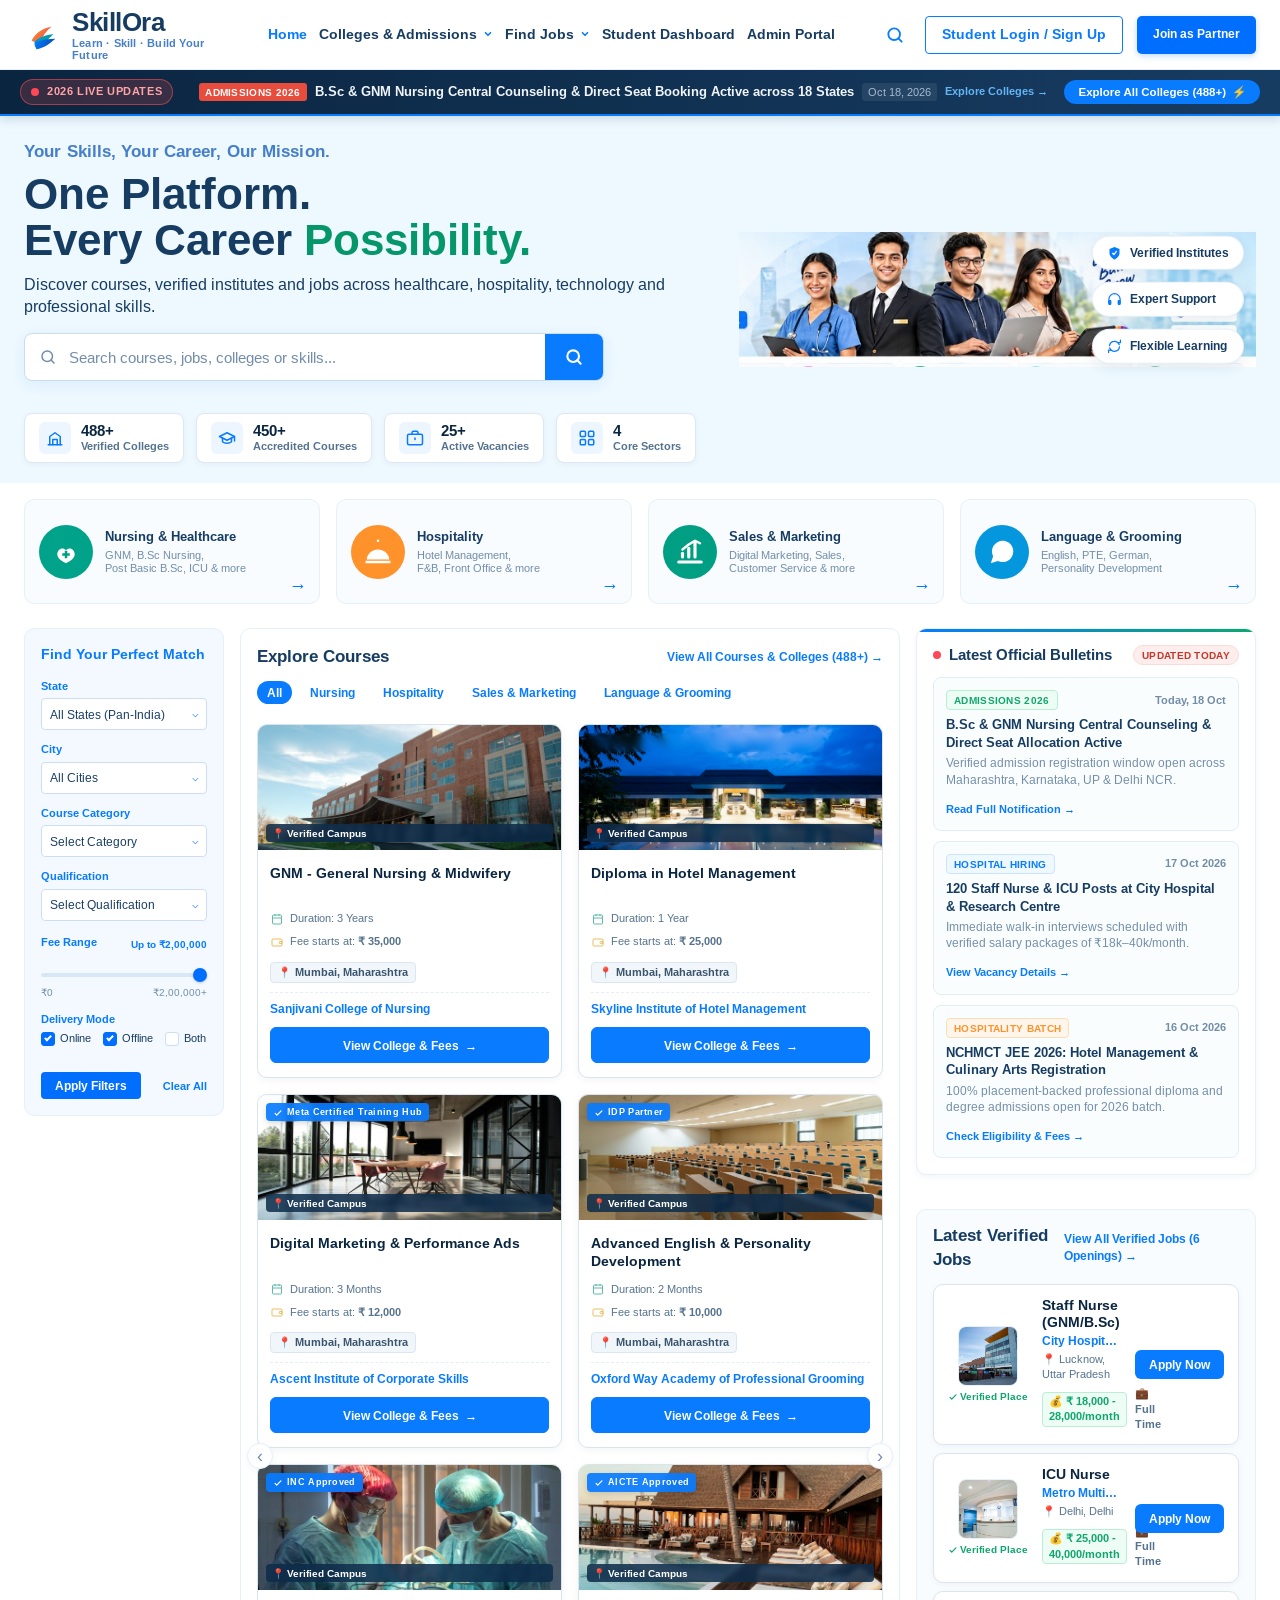
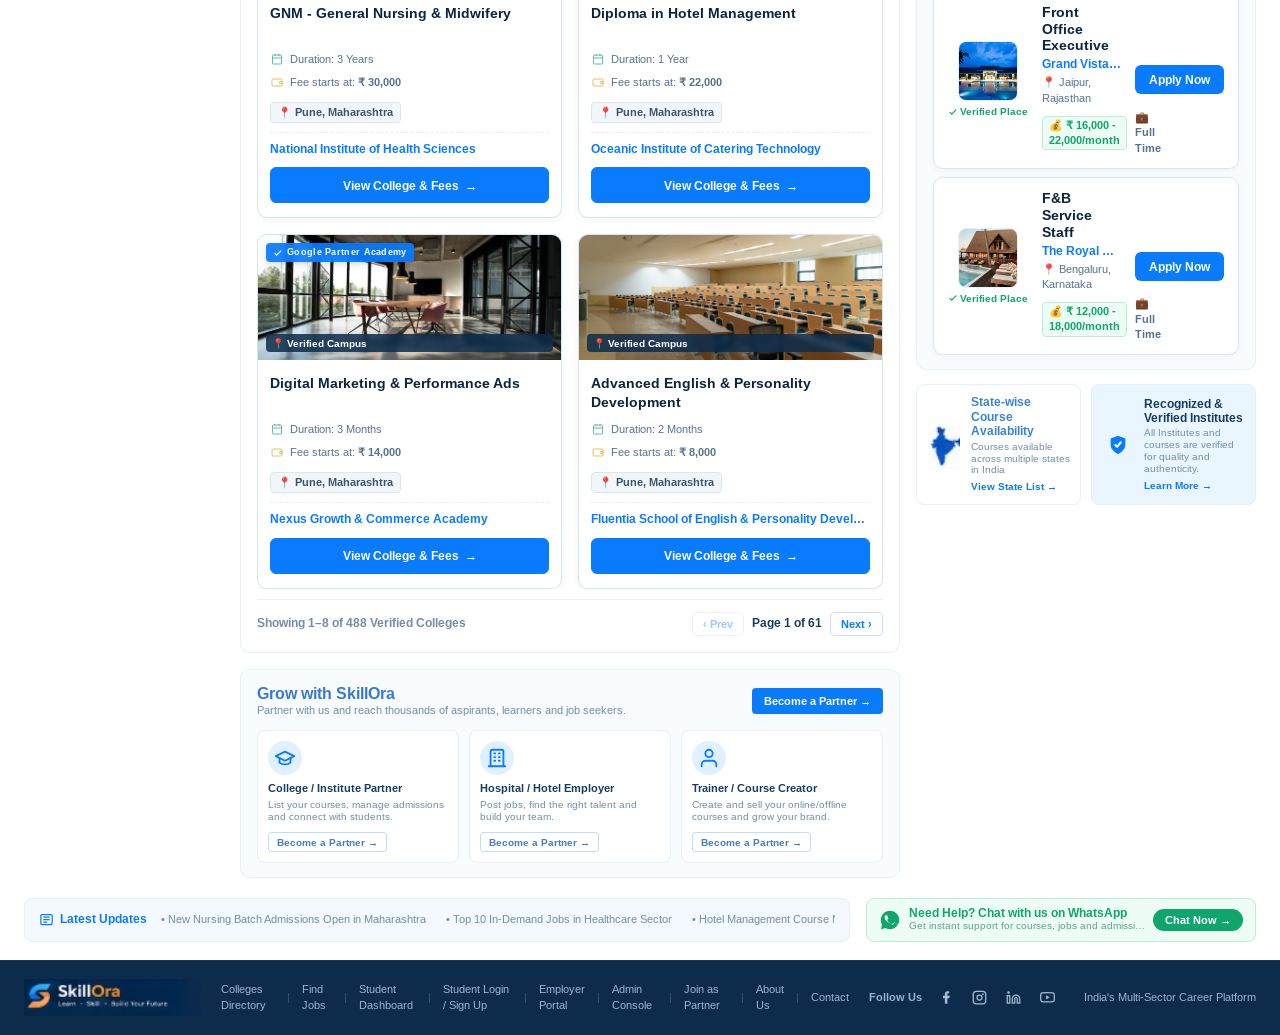
==== commit 377f2dc4: "feat: mobile responsive UI across all portals, live telemetry, and cryptographic credential hardenin" ====
--- a/index.html
+++ b/index.html
@@ -143,6 +143,41 @@
 
       </div>
     </header>
+
+    <!-- Mobile Slide-Out Drawer Navigation -->
+    <div class="mobile-nav-drawer" id="mobile-drawer" aria-hidden="true">
+      <div class="mobile-nav-backdrop" id="mobile-backdrop"></div>
+      <div class="mobile-nav-pane">
+        <div class="mobile-nav-header">
+          <div class="brand-logo" style="width:auto;">
+            <div class="logo-mark" style="width:32px;height:32px;">
+              <svg class="logo-symbol" viewBox="0 0 40 40" fill="none">
+                <path d="M8 26C11 19 19 13 29 11C23 16 19 22 17 29C15 28 10 27 8 26Z" fill="#FF922A"/>
+                <path d="M11 27C17 22 23 20 31 19C25 25 19 32 12 33C11 31 11 29 11 27Z" fill="#00A389"/>
+                <path d="M12 28C19 25 26 24 33 24C27 29 21 34 13 35C12 33 12 30 12 28Z" fill="#087BFF"/>
+              </svg>
+            </div>
+            <div class="logo-text-group">
+              <span class="logo-title" style="font-size:20px;">Skill<span class="highlight-orange">Ora</span></span>
+            </div>
+          </div>
+          <button class="mobile-drawer-close" id="mobile-drawer-close" aria-label="Close menu">&times;</button>
+        </div>
+
+        <div class="mobile-nav-links">
+          <a href="index.html" class="mob-link active"><span>🏠</span> Home</a>
+          <a href="colleges.html" class="mob-link"><span>🎓</span> Colleges & Admissions</a>
+          <a href="jobs.html" class="mob-link"><span>💼</span> Find Jobs</a>
+          <a href="dashboard.html" class="mob-link"><span>👤</span> Student Dashboard</a>
+          <div class="mob-divider"></div>
+          <a href="auth.html?role=student" class="mob-link mob-highlight"><span>🔐</span> Student Login / Sign Up</a>
+          <a href="college-portal.html" class="mob-link"><span>🏫</span> College Partner Portal</a>
+          <a href="employer-portal.html" class="mob-link"><span>🏨</span> Hospital & Hotel HR Portal</a>
+          <a href="admin.html" class="mob-link mob-admin-link"><span>🛡️</span> Admin Console</a>
+        </div>
+      </div>
+    </div>
+
 
     <!-- ========================================================================= -->
     <!-- 1B. PROMINENT TOP LIVE UPDATES & ADMISSION TICKER BAR                     -->
--- a/styles.css
+++ b/styles.css
@@ -1,3570 +1,7744 @@
-/* ==========================================================================
-   SkillOra - High-Fidelity Professional Website Styles
-   Exact Figma CSS Variables, Measurements, Typography & Color Tokens
-   ========================================================================== */
-
-:root {
-  /* Brand Primary Colors */
-  --color-primary-blue: #087BFF;
-  --color-accent-blue: #006EFF;
-  --color-navy-dark: #173C62;
-  --color-navy-deep: #0D2C4B;
-  --color-sky-blue: #EDF8FF;
-  --color-sky-subtle: #F3F9FE;
-  --color-card-bg: #F8FCFF;
-  
-  /* Text Colors */
-  --text-dark: #173C62;
-  --text-muted: #728DA9;
-  --text-blue: #467FC9;
-  --text-footer: #9AB6D2;
-  --text-social: #91B3D5;
-
-  /* Accent Category Colors */
-  --cat-teal: #00A389;
-  --cat-orange: #FF922A;
-  --cat-purple: #7756C4;
-  --cat-magenta: #C354CF;
-  --cat-green: #009E83;
-  --cat-blue: #0497DD;
-  --cat-darkgreen: #069B75;
-  --badge-green: #0FA66D;
-  --wa-bg: #EDFDF5;
-  --wa-border: #B8EED4;
-
-  /* Border & Stroke Colors */
-  --border-light: #E5F0F9;
-  --border-input: #CCDEF5;
-  --border-hero-search: #D6EAFB;
-  --border-login: #AAD2FF;
-  --separator-footer: #365570;
-
-  /* Typography */
-  --font-family: 'Arimo', -apple-system, BlinkMacSystemFont, 'Segoe UI', Roboto, Helvetica, Arial, sans-serif;
-  --font-script: 'Caveat', cursive, sans-serif;
-
-  /* Transitions */
-  --transition-fast: 0.18s cubic-bezier(0.4, 0, 0.2, 1);
-  --transition-normal: 0.25s cubic-bezier(0.4, 0, 0.2, 1);
-  --shadow-sm: 0 2px 6px rgba(23, 60, 98, 0.05);
-  --shadow-md: 0 4px 16px rgba(23, 60, 98, 0.08);
-  --shadow-lg: 0 10px 30px rgba(13, 44, 75, 0.12);
-}
-
-/* Reset & Box Sizing */
-*, *::before, *::after {
-  box-sizing: border-box;
-  margin: 0;
-  padding: 0;
-}
-
-html {
-  font-size: 16px;
-  scroll-behavior: smooth;
-  -webkit-font-smoothing: antialiased;
-  -moz-osx-font-smoothing: grayscale;
-}
-
-body {
-  font-family: var(--font-family);
-  background-color: #F0F4F8;
-  color: var(--text-dark);
-  line-height: 1.4;
-  overflow-x: hidden;
-}
-
-/* ==========================================================================
-   CANVAS CONTAINER (Exact 1600px - 1632px Artboard Centered)
-   ========================================================================== */
-.site-canvas {
-  width: 100%;
-  max-width: 1600px;
-  margin: 0 auto;
-  background-color: #FFFFFF;
-  box-shadow: 0 0 40px rgba(0, 0, 0, 0.06);
-  position: relative;
-}
-
-/* ==========================================================================
-   1. NAVIGATION HEADER
-   ========================================================================== */
-.navbar {
-  width: 100%;
-  height: 70px;
-  background-color: #FFFFFF;
-  border-bottom: 1px solid var(--border-light);
-  position: sticky;
-  top: 0;
-  z-index: 1000;
-}
-
-.nav-container {
-  max-width: 1600px;
-  height: 100%;
-  margin: 0 auto;
-  padding: 0 24px;
-  display: flex;
-  align-items: center;
-  justify-content: space-between;
-  gap: 20px;
-}
-
-/* Brand Logo */
-.brand-logo {
-  display: flex;
-  align-items: center;
-  gap: 10px;
-  text-decoration: none;
-  flex-shrink: 0;
-  width: 230px;
-}
-
-.logo-mark {
-  width: 38px;
-  height: 38px;
-  display: flex;
-  align-items: center;
-  justify-content: center;
-  flex-shrink: 0;
-}
-
-.logo-symbol {
-  width: 100%;
-  height: 100%;
-}
-
-.logo-text-group {
-  display: flex;
-  flex-direction: column;
-}
-
-.logo-title {
-  font-size: 26px;
-  font-weight: 700;
-  color: var(--color-navy-dark);
-  line-height: 1.1;
-  letter-spacing: -0.5px;
-}
-
-.highlight-orange {
-  color: var(--color-orange);
-}
-
-.logo-tagline {
-  font-size: 11px;
-  font-weight: 600;
-  color: var(--text-blue);
-  line-height: 1.1;
-  letter-spacing: 0.2px;
-}
-
-/* Nav Menu */
-.nav-menu {
-  display: flex;
-  align-items: center;
-  gap: 18px;
-}
-
-.nav-item {
-  position: relative;
-}
-
-.nav-link {
-  background: none;
-  border: none;
-  font-family: var(--font-family);
-  font-size: 14.5px;
-  font-weight: 700;
-  color: var(--text-dark);
-  cursor: pointer;
-  padding: 8px 0;
-  display: flex;
-  align-items: center;
-  gap: 6px;
-  text-decoration: none;
-  white-space: nowrap;
-  transition: color var(--transition-fast);
-}
-
-.nav-link:hover {
-  color: var(--color-primary-blue);
-}
-
-.chevron-icon {
-  width: 10px;
-  height: 10px;
-  transition: transform var(--transition-fast);
-}
-
-.has-dropdown:hover .chevron-icon {
-  transform: rotate(180deg);
-}
-
-/* Dropdown Menu */
-.dropdown-menu {
-  position: absolute;
-  top: 100%;
-  left: 0;
-  min-width: 250px;
-  background: #FFFFFF;
-  border: 1px solid var(--border-light);
-  border-radius: 8px;
-  box-shadow: var(--shadow-md);
-  padding: 10px 0;
-  opacity: 0;
-  visibility: hidden;
-  transform: translateY(10px);
-  transition: all var(--transition-normal);
-  z-index: 1050;
-}
-
-.has-dropdown:hover .dropdown-menu {
-  opacity: 1;
-  visibility: visible;
-  transform: translateY(0);
-}
-
-.dropdown-item {
-  display: flex;
-  align-items: center;
-  gap: 10px;
-  padding: 10px 18px;
-  font-size: 14px;
-  font-weight: 600;
-  color: var(--text-dark);
-  text-decoration: none;
-  transition: background-color var(--transition-fast), color var(--transition-fast);
-}
-
-.dropdown-item:hover {
-  background-color: var(--color-sky-blue);
-  color: var(--color-primary-blue);
-}
-
-.dropdown-item.highlight-link {
-  color: var(--color-primary-blue);
-  border-top: 1px solid var(--border-light);
-  margin-top: 4px;
-  padding-top: 12px;
-}
-
-.cat-dot {
-  width: 8px;
-  height: 8px;
-  border-radius: 50%;
-  flex-shrink: 0;
-}
-
-.dot-teal { background: var(--cat-teal); }
-.dot-orange { background: var(--cat-orange); }
-.dot-purple { background: var(--cat-purple); }
-.dot-magenta { background: var(--cat-magenta); }
-.dot-green { background: var(--cat-green); }
-.dot-blue { background: var(--cat-blue); }
-.dot-darkgreen { background: var(--cat-darkgreen); }
-
-/* Right Action Buttons */
-.nav-actions {
-  display: flex;
-  align-items: center;
-  gap: 14px;
-  flex-shrink: 0;
-}
-
-.icon-btn {
-  background: none;
-  border: none;
-  cursor: pointer;
-  display: flex;
-  align-items: center;
-  justify-content: center;
-  padding: 6px;
-  border-radius: 6px;
-  transition: background-color var(--transition-fast);
-}
-
-.icon-btn:hover {
-  background-color: var(--color-sky-blue);
-}
-
-.btn {
-  font-family: var(--font-family);
-  cursor: pointer;
-  transition: all var(--transition-fast);
-  border: none;
-  outline: none;
-  text-decoration: none;
-  display: inline-flex;
-  align-items: center;
-  justify-content: center;
-  white-space: nowrap;
-}
-
-.btn-outline-login {
-  min-width: 80px;
-  width: auto;
-  padding: 0 16px;
-  height: 38px;
-  border: 1px solid var(--border-login);
-  border-radius: 4px;
-  background-color: transparent;
-  color: var(--color-primary-blue);
-  font-size: 14px;
-  font-weight: 700;
-  text-decoration: none;
-}
-
-.btn-outline-login:hover {
-  background-color: var(--color-sky-blue);
-  border-color: var(--color-primary-blue);
-}
-
-.btn-primary-join {
-  height: 38px;
-  padding: 0 16px;
-  background-color: var(--color-accent-blue);
-  border-radius: 5px;
-  color: #FFFFFF;
-  font-size: 12px;
-  font-weight: 700;
-  box-shadow: 0 2px 6px rgba(0, 110, 255, 0.25);
-}
-
-.btn-primary-join:hover {
-  background-color: #0056cc;
-  transform: translateY(-1px);
-}
-
-.mobile-toggle-btn {
-  display: none;
-  flex-direction: column;
-  gap: 5px;
-  background: none;
-  border: none;
-  cursor: pointer;
-  padding: 6px;
-}
-
-.mobile-toggle-btn span {
-  width: 22px;
-  height: 2px;
-  background-color: var(--text-dark);
-  transition: var(--transition-fast);
-}
-
-/* ==========================================================================
-   2. HERO SECTION
-   ========================================================================== */
-.hero-section {
-  width: 100%;
-  min-height: 325px;
-  background-color: var(--color-sky-blue);
-  position: relative;
-  overflow: visible;
-  z-index: 100;
-}
-
-.hero-container {
-  max-width: 1600px;
-  min-height: 325px;
-  margin: 0 auto;
-  padding: 0 24px;
-  display: flex;
-  align-items: center;
-  justify-content: space-between;
-  position: relative;
-  overflow: visible;
-  z-index: 105;
-}
-
-/* Left Hero Copy */
-.hero-copy {
-  width: 58%;
-  max-width: 710px;
-  padding: 24px 0 20px;
-  display: flex;
-  flex-direction: column;
-  gap: 6px;
-  position: relative;
-  z-index: 110;
-}
-
-.hero-eyebrow {
-  font-size: 17px;
-  font-weight: 700;
-  color: var(--text-blue);
-  letter-spacing: 0.1px;
-}
-
-.hero-title {
-  display: flex;
-  flex-direction: column;
-  font-size: 44px;
-  font-weight: 700;
-  line-height: 1.05;
-  color: var(--text-dark);
-  margin-top: 2px;
-  margin-bottom: 4px;
-}
-
-.hero-title-line1 {
-  color: var(--text-dark);
-}
-
-.hero-title-line2 {
-  color: var(--text-dark);
-}
-
-.highlight-possibility {
-  color: #059669;
-}
-
-.hero-subtitle {
-  font-size: 16px;
-  font-weight: 400;
-  color: var(--text-dark);
-  line-height: 1.35;
-  max-width: 650px;
-  margin-bottom: 6px;
-}
-
-/* Hero Search Bar */
-.hero-search-wrapper {
-  position: relative;
-  width: 100%;
-  max-width: 580px;
-  margin-top: 4px;
-  margin-bottom: 12px;
-  z-index: 120;
-}
-
-.hero-search-bar {
-  display: flex;
-  align-items: center;
-  width: 100%;
-  height: 48px;
-  background: #FFFFFF;
-  border: 1.5px solid #CCDCEB;
-  border-radius: 8px;
-  overflow: hidden;
-  box-shadow: 0 4px 14px rgba(8, 123, 255, 0.08);
-  transition: border-color var(--transition-fast), box-shadow var(--transition-fast);
-}
-
-.hero-search-bar:focus-within {
-  border-color: var(--color-primary-blue);
-  box-shadow: 0 4px 20px rgba(8, 123, 255, 0.16), 0 0 0 3px rgba(8, 123, 255, 0.12);
-}
-
-.search-input-icon {
-  display: flex;
-  align-items: center;
-  padding-left: 14px;
-}
-
-.hero-search-input {
-  flex: 1;
-  height: 100%;
-  border: none;
-  outline: none;
-  padding: 0 12px;
-  font-family: var(--font-family);
-  font-size: 14.5px;
-  color: var(--text-dark);
-}
-
-.hero-search-input::placeholder {
-  color: #728DA9;
-}
-
-.clear-search-btn {
-  background: none;
-  border: none;
-  color: var(--text-muted);
-  cursor: pointer;
-  padding: 0 8px;
-  font-size: 14px;
-}
-
-.hero-search-submit {
-  width: 58px;
-  height: 48px;
-  background-color: var(--color-primary-blue);
-  border: none;
-  cursor: pointer;
-  display: flex;
-  align-items: center;
-  justify-content: center;
-  transition: background-color var(--transition-fast);
-}
-
-.hero-search-submit:hover {
-  background-color: #0066df;
-}
-
-/* Live Search Suggestions Dropdown - Enlarged and Prominent */
-.search-autocomplete-dropdown {
-  position: absolute;
-  top: calc(100% + 6px);
-  left: 0;
-  width: min(680px, 94vw);
-  max-width: calc(100vw - 32px);
-  background: #FFFFFF;
-  border: 1px solid #C7D8E8;
-  border-radius: 12px;
-  box-shadow: 0 16px 40px rgba(10, 37, 64, 0.22);
-  margin-top: 0;
-  max-height: 440px;
-  overflow-y: auto;
-  display: none;
-  z-index: 999;
-  animation: acFadeDown 0.15s ease-out;
-}
-
-@keyframes acFadeDown {
-  from { opacity: 0; transform: translateY(-4px); }
-  to { opacity: 1; transform: translateY(0); }
-}
-
-.ac-top-summary {
-  display: flex;
-  align-items: center;
-  justify-content: space-between;
-  padding: 11px 18px;
-  background: linear-gradient(135deg, #F0F7FF 0%, #E8F2FD 100%);
-  border-bottom: 1px solid #D2E4F7;
-  font-size: 13.5px;
-  color: #0A2540;
-}
-
-.ac-top-summary-text {
-  display: flex;
-  align-items: center;
-  gap: 8px;
-}
-
-.ac-summary-icon {
-  display: flex;
-  align-items: center;
-  justify-content: center;
-}
-
-.ac-top-count-badge {
-  font-size: 11.5px;
-  font-weight: 800;
-  color: #087BFF;
-  background: #FFFFFF;
-  border: 1px solid #BFDCFE;
-  padding: 3px 10px;
-  border-radius: 12px;
-  letter-spacing: 0.2px;
-}
-
-.ac-group-header {
-  padding: 10px 18px 6px 18px;
-  font-size: 11.5px;
-  font-weight: 800;
-  letter-spacing: 0.6px;
-  color: #55738F;
-  background: #F8FAFD;
-  border-bottom: 1px solid #EDF3F9;
-  text-transform: uppercase;
-  display: flex;
-  align-items: center;
-  gap: 8px;
-}
-
-.autocomplete-item {
-  display: flex;
-  align-items: center;
-  justify-content: space-between;
-  padding: 12px 18px;
-  cursor: pointer;
-  border-bottom: 1px solid #F0F4F8;
-  transition: background-color var(--transition-fast), padding-left var(--transition-fast);
-  text-decoration: none;
-  gap: 14px;
-}
-
-.autocomplete-item:hover {
-  background-color: #EDF6FF;
-  padding-left: 22px;
-}
-
-.ac-main-col {
-  display: flex;
-  flex-direction: column;
-  gap: 3px;
-  min-width: 0;
-  flex: 1;
-}
-
-.ac-title {
-  font-size: 14.5px;
-  font-weight: 700;
-  color: #0A2540;
-  white-space: nowrap;
-  overflow: hidden;
-  text-overflow: ellipsis;
-  line-height: 1.3;
-}
-
-.ac-sub {
-  font-size: 12.5px;
-  color: #55738F;
-  white-space: nowrap;
-  overflow: hidden;
-  text-overflow: ellipsis;
-  line-height: 1.35;
-}
-
-.ac-tag {
-  font-size: 11.5px;
-  font-weight: 700;
-  padding: 4px 10px;
-  border-radius: 6px;
-  white-space: nowrap;
-  flex-shrink: 0;
-}
-
-.ac-tag-college {
-  color: #087BFF;
-  background: #EDF6FF;
-  border: 1px solid #C7E2FE;
-}
-
-.ac-tag-course {
-  color: #6C5CE7;
-  background: #F4F0FF;
-  border: 1px solid #DDD6FE;
-}
-
-.ac-tag-job {
-  color: #0FA66D;
-  background: #EDFDF5;
-  border: 1px solid #B8EED4;
-}
-
-.ac-footer-action {
-  padding: 13px 18px;
-  font-size: 13px;
-  font-weight: 700;
-  color: #087BFF;
-  background: #F9FBFE;
-  text-align: center;
-  cursor: pointer;
-  border-top: 1px solid #E2ECF6;
-  display: flex;
-  align-items: center;
-  justify-content: center;
-  gap: 8px;
-  transition: background var(--transition-fast);
-}
-
-.ac-footer-action:hover {
-  background: #E8F2FE;
-  color: #0056cc;
-}
-
-/* Hero Metrics / Highlights - Professional Micro-Cards */
-.hero-highlights {
-  display: flex;
-  align-items: center;
-  gap: 12px;
-  margin-top: 14px;
-  flex-wrap: wrap;
-}
-
-.highlight-item {
-  display: flex;
-  align-items: center;
-  gap: 10px;
-  background: #FFFFFF;
-  border: 1px solid #DEE8F2;
-  padding: 8px 14px;
-  border-radius: 8px;
-  box-shadow: 0 2px 6px rgba(10, 37, 64, 0.04);
-  transition: all var(--transition-fast);
-}
-
-.highlight-item:hover {
-  border-color: #087BFF;
-  transform: translateY(-1px);
-  box-shadow: 0 4px 10px rgba(8, 123, 255, 0.1);
-}
-
-.highlight-icon {
-  display: flex;
-  align-items: center;
-  justify-content: center;
-  width: 32px;
-  height: 32px;
-  border-radius: 6px;
-  background: #EDF6FF;
-  color: #087BFF;
-  flex-shrink: 0;
-}
-
-.highlight-text {
-  display: flex;
-  flex-direction: column;
-}
-
-.highlight-num {
-  font-size: 15px;
-  font-weight: 800;
-  color: #0A2540;
-  line-height: 1.15;
-}
-
-.highlight-label {
-  font-size: 11px;
-  font-weight: 600;
-  color: #55738F;
-  line-height: 1.2;
-}
-
-/* Right Hero Visual & Floating Badges */
-.hero-artwork-container {
-  width: 42%;
-  min-height: 325px;
-  display: flex;
-  align-items: center;
-  justify-content: flex-end;
-  position: relative;
-}
-
-.hero-artwork-inner {
-  position: relative;
-  width: 100%;
-  max-width: 630px;
-  height: 100%;
-  display: flex;
-  align-items: center;
-  justify-content: flex-end;
-}
-
-.hero-artwork-img {
-  width: 100%;
-  max-height: 325px;
-  object-fit: contain;
-  display: block;
-}
-
-.hero-floating-badges {
-  position: absolute;
-  right: 12px;
-  top: 50%;
-  transform: translateY(-50%);
-  display: flex;
-  flex-direction: column;
-  gap: 12px;
-  z-index: 5;
-}
-
-.floating-badge {
-  background: #FFFFFF;
-  border: 1px solid rgba(229, 240, 249, 0.9);
-  border-radius: 24px;
-  padding: 8px 14px;
-  display: flex;
-  align-items: center;
-  gap: 8px;
-  box-shadow: 0 4px 14px rgba(13, 44, 75, 0.08);
-  cursor: pointer;
-  transition: all var(--transition-fast);
-  user-select: none;
-}
-
-.floating-badge:hover {
-  transform: translateX(-4px);
-  box-shadow: 0 6px 18px rgba(8, 123, 255, 0.16);
-  border-color: var(--border-login);
-}
-
-.f-badge-icon {
-  display: flex;
-  align-items: center;
-  justify-content: center;
-}
-
-.f-badge-text {
-  font-size: 12px;
-  font-weight: 700;
-  color: var(--text-dark);
-  white-space: nowrap;
-}
-
-/* ==========================================================================
-   3. HORIZONTAL CATEGORY CARDS SECTION (7 CARDS)
-   ========================================================================== */
-.category-cards-section {
-  width: 100%;
-  padding: 16px 24px 20px;
-  background-color: #FFFFFF;
-  position: relative;
-  z-index: 10;
-}
-
-.category-cards-scroll {
-  display: flex;
-  align-items: stretch;
-  gap: 16px;
-  overflow-x: auto;
-  scrollbar-width: thin;
-  padding-bottom: 4px;
-}
-
-.cat-card {
-  flex: 1 1 calc((100% - (16px * 3)) / 4);
-  min-width: 220px;
-  height: 105px;
-  background-color: var(--color-card-bg);
-  border: 1px solid var(--border-light);
-  border-radius: 10px;
-  padding: 12px 14px;
-  display: flex;
-  align-items: center;
-  gap: 12px;
-  position: relative;
-  cursor: pointer;
-  transition: all var(--transition-fast);
-  user-select: none;
-}
-
-.cat-card:hover {
-  transform: translateY(-2px);
-  border-color: var(--border-login);
-  box-shadow: var(--shadow-sm);
-  background-color: #FFFFFF;
-}
-
-.cat-icon-circle {
-  width: 54px;
-  height: 54px;
-  border-radius: 50%;
-  display: flex;
-  align-items: center;
-  justify-content: center;
-  flex-shrink: 0;
-}
-
-.cat-bg-teal { background-color: var(--cat-teal); }
-.cat-bg-orange { background-color: var(--cat-orange); }
-.cat-bg-purple { background-color: var(--cat-purple); }
-.cat-bg-magenta { background-color: var(--cat-magenta); }
-.cat-bg-green { background-color: var(--cat-green); }
-.cat-bg-blue { background-color: var(--cat-blue); }
-.cat-bg-darkgreen { background-color: var(--cat-darkgreen); }
-
-.cat-details {
-  flex: 1;
-  display: flex;
-  flex-direction: column;
-  gap: 4px;
-  min-width: 0;
-}
-
-.cat-title {
-  font-size: 13px;
-  font-weight: 700;
-  color: var(--text-dark);
-  line-height: 1.2;
-}
-
-.cat-sub {
-  font-size: 10.5px;
-  font-weight: 400;
-  color: var(--text-muted);
-  line-height: 1.25;
-}
-
-.cat-arrow {
-  position: absolute;
-  right: 12px;
-  bottom: 8px;
-  font-size: 18px;
-  color: var(--color-primary-blue);
-  transition: transform var(--transition-fast);
-}
-
-.cat-card:hover .cat-arrow {
-  transform: translateX(3px);
-}
-
-/* ==========================================================================
-   4. MAIN 3-COLUMN CONTENT LAYOUT
-   ========================================================================== */
-.main-content-layout {
-  display: grid;
-  grid-template-columns: 215px 1fr 390px;
-  gap: 16px;
-  padding: 0 24px 20px;
-}
-
-/* ==========================================================================
-   COLUMN 1: FILTER SIDEBAR
-   ========================================================================== */
-.filter-sidebar {
-  width: 100%;
-}
-
-.filter-card {
-  background-color: var(--color-sky-subtle);
-  border: 1px solid var(--border-light);
-  border-radius: 10px;
-  padding: 16px;
-}
-
-.filter-header-title {
-  font-size: 14px;
-  font-weight: 700;
-  color: var(--color-primary-blue);
-  margin-bottom: 14px;
-}
-
-.filter-field {
-  margin-bottom: 12px;
-}
-
-.filter-label {
-  display: block;
-  font-size: 11px;
-  font-weight: 700;
-  color: var(--color-primary-blue);
-  margin-bottom: 4px;
-}
-
-.select-wrapper {
-  position: relative;
-  width: 100%;
-}
-
-.filter-select {
-  width: 100%;
-  height: 32px;
-  background-color: #FFFFFF;
-  border: 1px solid var(--border-input);
-  border-radius: 4px;
-  padding: 0 26px 0 8px;
-  font-family: var(--font-family);
-  font-size: 11.5px;
-  color: var(--text-dark);
-  appearance: none;
-  cursor: pointer;
-  outline: none;
-  transition: border-color var(--transition-fast);
-}
-
-.filter-select:focus {
-  border-color: var(--color-primary-blue);
-}
-
-.select-arrow {
-  position: absolute;
-  right: 8px;
-  top: 50%;
-  transform: translateY(-50%);
-  font-size: 11px;
-  color: var(--color-primary-blue);
-  pointer-events: none;
-}
-
-/* Fee Slider */
-.fee-range-field {
-  margin-top: 14px;
-}
-
-.fee-label-row {
-  display: flex;
-  justify-content: space-between;
-  align-items: center;
-  margin-bottom: 6px;
-}
-
-.fee-current-val {
-  font-size: 10px;
-  font-weight: 700;
-  color: var(--color-primary-blue);
-}
-
-.fee-slider {
-  width: 100%;
-  height: 4px;
-  background: #D8E7F6;
-  border-radius: 2px;
-  outline: none;
-  appearance: none;
-  cursor: pointer;
-}
-
-.fee-slider::-webkit-slider-thumb {
-  appearance: none;
-  width: 14px;
-  height: 14px;
-  border-radius: 50%;
-  background: var(--color-accent-blue);
-  cursor: pointer;
-  box-shadow: 0 1px 3px rgba(0, 0, 0, 0.2);
-}
-
-.fee-minmax-row {
-  display: flex;
-  justify-content: space-between;
-  font-size: 9.5px;
-  color: var(--text-muted);
-  margin-top: 4px;
-}
-
-/* Delivery Mode Checkboxes */
-.checkbox-row {
-  display: flex;
-  align-items: center;
-  gap: 12px;
-  margin-top: 4px;
-}
-
-.custom-checkbox {
-  display: flex;
-  align-items: center;
-  gap: 5px;
-  font-size: 11px;
-  color: var(--text-dark);
-  cursor: pointer;
-  user-select: none;
-}
-
-.custom-checkbox input {
-  display: none;
-}
-
-.checkmark {
-  width: 14px;
-  height: 14px;
-  border: 1px solid var(--border-input);
-  background: #FFFFFF;
-  border-radius: 3px;
-  display: inline-block;
-  position: relative;
-  transition: var(--transition-fast);
-}
-
-.custom-checkbox input:checked + .checkmark {
-  background-color: var(--color-accent-blue);
-  border-color: var(--color-accent-blue);
-}
-
-.custom-checkbox input:checked + .checkmark::after {
-  content: '';
-  position: absolute;
-  left: 4px;
-  top: 1px;
-  width: 4px;
-  height: 7px;
-  border: solid white;
-  border-width: 0 2px 2px 0;
-  transform: rotate(45deg);
-}
-
-/* Filter Actions */
-.filter-actions-row {
-  display: flex;
-  align-items: center;
-  justify-content: space-between;
-  margin-top: 16px;
-  padding-top: 10px;
-}
-
-.btn-apply-filters {
-  background-color: var(--color-accent-blue);
-  color: #FFFFFF;
-  font-size: 12px;
-  font-weight: 700;
-  padding: 6px 14px;
-  border-radius: 4px;
-}
-
-.btn-apply-filters:hover {
-  background-color: #0056cc;
-}
-
-.btn-clear-filters {
-  background: none;
-  border: none;
-  color: var(--color-primary-blue);
-  font-size: 11px;
-  font-weight: 700;
-  cursor: pointer;
-}
-
-.btn-clear-filters:hover {
-  text-decoration: underline;
-}
-
-/* ==========================================================================
-   COLUMN 2: COURSES & PARTNERSHIPS
-   ========================================================================== */
-.courses-and-partnerships {
-  display: flex;
-  flex-direction: column;
-  gap: 16px;
-  min-width: 0;
-}
-
-.explore-courses-card {
-  background: #FFFFFF;
-  border: 1px solid var(--border-light);
-  border-radius: 10px;
-  padding: 16px;
-}
-
-.section-title-row {
-  display: flex;
-  justify-content: space-between;
-  align-items: center;
-  margin-bottom: 12px;
-}
-
-.section-heading {
-  font-size: 17px;
-  font-weight: 700;
-  color: var(--text-dark);
-}
-
-.view-all-link {
-  font-size: 12px;
-  font-weight: 600;
-  color: var(--color-primary-blue);
-  text-decoration: none;
-  transition: transform var(--transition-fast);
-}
-
-.view-all-link:hover {
-  text-decoration: underline;
-  transform: translateX(2px);
-}
-
-/* Category Pills */
-.course-pills-row {
-  display: flex;
-  align-items: center;
-  gap: 8px;
-  overflow-x: auto;
-  scrollbar-width: none;
-  padding-bottom: 6px;
-  margin-bottom: 14px;
-}
-
-.course-pills-row::-webkit-scrollbar {
-  display: none;
-}
-
-.pill-btn {
-  background: none;
-  border: none;
-  font-family: var(--font-family);
-  font-size: 11.5px;
-  font-weight: 600;
-  color: var(--color-primary-blue);
-  padding: 4px 10px;
-  border-radius: 12px;
-  cursor: pointer;
-  white-space: nowrap;
-  transition: all var(--transition-fast);
-}
-
-.pill-btn:hover {
-  background-color: var(--color-sky-blue);
-}
-
-.pill-btn.active {
-  background-color: var(--color-primary-blue);
-  color: #FFFFFF;
-}
-
-/* Course Carousel & Cards */
-.courses-carousel-wrapper {
-  position: relative;
-  display: flex;
-  align-items: center;
-}
-
-.carousel-nav-btn {
-  background: #FFFFFF;
-  border: 1px solid var(--border-light);
-  color: var(--text-muted);
-  width: 26px;
-  height: 26px;
-  border-radius: 50%;
-  display: flex;
-  align-items: center;
-  justify-content: center;
-  font-size: 18px;
-  cursor: pointer;
-  position: absolute;
-  z-index: 10;
-  box-shadow: var(--shadow-sm);
-  transition: all var(--transition-fast);
-}
-
-.carousel-nav-btn:hover {
-  color: var(--color-primary-blue);
-  border-color: var(--border-login);
-  transform: scale(1.1);
-}
-
-.prev-btn { left: -10px; }
-.next-btn { right: -10px; }
-
-.courses-grid {
-  display: grid;
-  grid-template-columns: repeat(4, 1fr);
-  gap: 16px;
-  width: 100%;
-  overflow-x: hidden;
-  align-items: stretch;
-  transition: transform var(--transition-normal);
-}
-
-.course-card {
-  background: #FFFFFF;
-  border: 1px solid #D8E4EE;
-  border-radius: 10px;
-  overflow: hidden;
-  display: flex;
-  flex-direction: column;
-  height: 100%;
-  box-shadow: 0 2px 8px rgba(10, 37, 64, 0.05);
-  transition: transform 0.2s cubic-bezier(0.16, 1, 0.3, 1), 
-              box-shadow 0.2s cubic-bezier(0.16, 1, 0.3, 1), 
-              border-color 0.2s ease;
-}
-
-.course-card:hover {
-  transform: translateY(-4px);
-  border-color: #087BFF;
-  box-shadow: 0 10px 24px rgba(8, 123, 255, 0.12);
-}
-
-.course-img-wrap {
-  width: 100%;
-  height: 125px;
-  min-height: 125px;
-  max-height: 125px;
-  position: relative;
-  overflow: hidden;
-  background-color: #EBF3FA;
-}
-
-.course-thumb {
-  width: 100%;
-  height: 100%;
-  object-fit: cover;
-  display: block;
-  transition: transform 0.3s ease;
-}
-
-.course-card:hover .course-thumb {
-  transform: scale(1.04);
-}
-
-.verified-inst-badge {
-  position: absolute;
-  top: 8px;
-  left: 8px;
-  background: rgba(8, 123, 255, 0.92);
-  backdrop-filter: blur(4px);
-  color: #FFFFFF;
-  font-size: 9px;
-  font-weight: 700;
-  padding: 3px 7px;
-  border-radius: 4px;
-  display: flex;
-  align-items: center;
-  gap: 4px;
-  letter-spacing: 0.3px;
-  box-shadow: 0 2px 6px rgba(0,0,0,0.15);
-}
-
-.campus-photo-tag {
-  position: absolute;
-  bottom: 8px;
-  right: 8px;
-  background: rgba(10, 37, 64, 0.85);
-  backdrop-filter: blur(4px);
-  color: #FFFFFF;
-  font-size: 9px;
-  font-weight: 700;
-  padding: 3px 7px;
-  border-radius: 4px;
-  display: flex;
-  align-items: center;
-  gap: 4px;
-}
-
-.course-body {
-  padding: 14px 12px;
-  display: flex;
-  flex-direction: column;
-  flex: 1;
-}
-
-.course-title {
-  font-size: 13.5px;
-  font-weight: 700;
-  color: #0A2540;
-  line-height: 1.35;
-  margin-bottom: 8px;
-  height: 38px;
-  display: -webkit-box;
-  -webkit-line-clamp: 2;
-  -webkit-box-orient: vertical;
-  overflow: hidden;
-  text-overflow: ellipsis;
-}
-
-.course-meta-item {
-  display: flex;
-  align-items: center;
-  gap: 6px;
-  font-size: 11px;
-  color: #55738F;
-  margin-bottom: 5px;
-  height: 18px;
-}
-
-.meta-icon {
-  display: flex;
-  align-items: center;
-  justify-content: center;
-  width: 14px;
-  flex-shrink: 0;
-}
-
-.course-mode-row {
-  display: flex;
-  align-items: center;
-  gap: 8px;
-  margin: 6px 0 10px 0;
-  height: 20px;
-}
-
-.mode-tag {
-  font-size: 10.5px;
-  font-weight: 600;
-  color: #3B546E;
-  background: #F1F6FB;
-  border: 1px solid #DCE6F1;
-  padding: 2px 7px;
-  border-radius: 4px;
-  display: flex;
-  align-items: center;
-  gap: 4px;
-}
-
-.course-provider {
-  font-size: 11.5px;
-  font-weight: 600;
-  color: #087BFF;
-  margin-top: auto;
-  margin-bottom: 10px;
-  white-space: nowrap;
-  overflow: hidden;
-  text-overflow: ellipsis;
-  padding-top: 8px;
-  border-top: 1px dashed #E5EEF7;
-}
-
-.btn-view-course {
-  width: 100%;
-  height: 36px;
-  background-color: var(--color-primary-blue);
-  border: 1px solid var(--color-primary-blue);
-  border-radius: 6px;
-  color: #FFFFFF;
-  font-size: 12px;
-  font-weight: 700;
-  display: flex;
-  align-items: center;
-  justify-content: center;
-  gap: 6px;
-  transition: all var(--transition-fast);
-  cursor: pointer;
-  margin-top: 0;
-}
-
-.btn-view-course:hover {
-  background-color: #0064db;
-  border-color: #0064db;
-  transform: translateY(-1px);
-  box-shadow: 0 4px 12px rgba(8, 123, 255, 0.25);
-}
-
-/* Grow with SkillOra Partnership Container */
-.grow-with-skillora-card {
-  background: var(--color-card-bg);
-  border: 1px solid var(--border-light);
-  border-radius: 10px;
-  padding: 14px 16px;
-}
-
-.grow-header-row {
-  display: flex;
-  justify-content: space-between;
-  align-items: center;
-  margin-bottom: 12px;
-}
-
-.grow-intro {
-  display: flex;
-  flex-direction: column;
-}
-
-.grow-title {
-  font-size: 16px;
-  font-weight: 700;
-  color: #377ACD;
-  line-height: 1.2;
-}
-
-.grow-sub {
-  font-size: 11px;
-  color: var(--text-muted);
-}
-
-.btn-become-partner-hero {
-  background-color: var(--color-primary-blue);
-  color: #FFFFFF;
-  font-size: 11px;
-  font-weight: 700;
-  padding: 6px 12px;
-  border-radius: 4px;
-}
-
-.btn-become-partner-hero:hover {
-  background-color: #0066df;
-}
-
-.partner-cards-grid {
-  display: grid;
-  grid-template-columns: repeat(3, 1fr);
-  gap: 10px;
-}
-
-.partner-card {
-  background: #FFFFFF;
-  border: 1px solid var(--border-light);
-  border-radius: 8px;
-  padding: 10px;
-  display: flex;
-  flex-direction: column;
-  align-items: flex-start;
-  transition: all var(--transition-fast);
-}
-
-.partner-card:hover {
-  border-color: var(--border-login);
-  transform: translateY(-2px);
-}
-
-.partner-icon-circle {
-  width: 34px;
-  height: 34px;
-  background-color: #E1F0FF;
-  border-radius: 50%;
-  display: flex;
-  align-items: center;
-  justify-content: center;
-  margin-bottom: 6px;
-}
-
-.partner-card-body {
-  margin-bottom: 8px;
-  flex: 1;
-}
-
-.partner-card-title {
-  font-size: 11px;
-  font-weight: 700;
-  color: var(--text-dark);
-  margin-bottom: 2px;
-}
-
-.partner-card-desc {
-  font-size: 10px;
-  color: var(--text-muted);
-  line-height: 1.25;
-}
-
-.btn-partner-link {
-  background: none;
-  border: 1px solid #C2DDF8;
-  border-radius: 3px;
-  font-family: var(--font-family);
-  font-size: 9.5px;
-  font-weight: 700;
-  color: #467DC3;
-  padding: 3px 8px;
-  cursor: pointer;
-  transition: all var(--transition-fast);
-}
-
-.btn-partner-link:hover {
-  background-color: var(--color-sky-blue);
-  border-color: var(--color-primary-blue);
-  color: var(--color-primary-blue);
-}
-
-/* ==========================================================================
-   COLUMN 3: JOBS & TRUST HIGHLIGHTS
-   ========================================================================== */
-.jobs-and-trust-column {
-  display: flex;
-  flex-direction: column;
-  gap: 14px;
-}
-
-.verified-jobs-card {
-  background: var(--color-card-bg);
-  border: 1px solid var(--border-light);
-  border-radius: 10px;
-  padding: 14px 16px;
-}
-
-.job-items-stack {
-  display: flex;
-  flex-direction: column;
-  gap: 8px;
-}
-
-.job-item {
-  background: #FFFFFF;
-  border: 1px solid #DCE5ED;
-  border-radius: 10px;
-  padding: 12px 14px;
-  display: flex;
-  align-items: center;
-  gap: 14px;
-  box-shadow: 0 2px 6px rgba(10, 37, 64, 0.04);
-  transition: all 0.2s cubic-bezier(0.16, 1, 0.3, 1);
-}
-
-.job-item:hover {
-  border-color: #087BFF;
-  box-shadow: 0 6px 16px rgba(8, 123, 255, 0.1);
-  transform: translateY(-2px);
-}
-
-.job-logo-col {
-  display: flex;
-  flex-direction: column;
-  align-items: center;
-  gap: 4px;
-  flex-shrink: 0;
-}
-
-.job-logo-box {
-  width: 58px;
-  height: 52px;
-  border-radius: 8px;
-  display: flex;
-  align-items: center;
-  justify-content: center;
-  overflow: hidden;
-  border: 1px solid #E2EBF2;
-}
-
-.bg-blue-light { background: #E1F0FF; }
-.bg-red-light { background: #FFE8E8; }
-.bg-gold-light { background: #FFF3E0; }
-.bg-purple-light { background: #F3F0FF; }
-
-.job-logo-img {
-  width: 100%;
-  height: 100%;
-  object-fit: cover;
-}
-
-.job-verified-tag {
-  display: flex;
-  align-items: center;
-  gap: 3px;
-  font-size: 9.5px;
-  font-weight: 700;
-  color: #0FA66D;
-}
-
-.job-info-col {
-  flex: 1;
-  min-width: 0;
-}
-
-.job-title {
-  font-size: 13.5px;
-  font-weight: 700;
-  color: #0A2540;
-  line-height: 1.25;
-}
-
-.job-company {
-  font-size: 12px;
-  font-weight: 600;
-  color: #087BFF;
-  margin: 2px 0;
-  white-space: nowrap;
-  overflow: hidden;
-  text-overflow: ellipsis;
-}
-
-.job-location {
-  font-size: 11px;
-  color: #55738F;
-}
-
-.job-salary-row {
-  display: flex;
-  align-items: center;
-  gap: 8px;
-  font-size: 11px;
-  color: #55738F;
-  margin-top: 4px;
-}
-
-.job-salary {
-  font-weight: 700;
-  color: #0FA66D;
-  background: #EDFDF5;
-  border: 1px solid #B8EED4;
-  padding: 1px 6px;
-  border-radius: 4px;
-}
-
-.job-type-badge {
-  font-weight: 600;
-  color: #55738F;
-}
-
-.job-action-col {
-  flex-shrink: 0;
-}
-
-.btn-apply-job {
-  background-color: var(--color-primary-blue);
-  color: #FFFFFF;
-  font-size: 12px;
-  font-weight: 700;
-  padding: 7px 14px;
-  border-radius: 6px;
-  border: none;
-  cursor: pointer;
-  transition: all var(--transition-fast);
-}
-
-.btn-apply-job:hover {
-  background-color: #0064db;
-  transform: translateY(-1px);
-  box-shadow: 0 4px 10px rgba(8, 123, 255, 0.2);
-}
-
-/* Trust Cards Row (2 Side-by-Side) */
-.trust-highlights-row {
-  display: grid;
-  grid-template-columns: 1fr 1fr;
-  gap: 10px;
-}
-
-.trust-card {
-  background: #FFFFFF;
-  border: 1px solid var(--border-light);
-  border-radius: 8px;
-  padding: 10px;
-  display: flex;
-  gap: 10px;
-  align-items: center;
-  cursor: pointer;
-  transition: all var(--transition-fast);
-}
-
-.trust-card:hover {
-  border-color: var(--border-login);
-  box-shadow: var(--shadow-sm);
-  transform: translateY(-2px);
-}
-
-.trust-card.cert-trust-card {
-  background-color: #E9F6FF;
-}
-
-.trust-icon-wrap {
-  flex-shrink: 0;
-  display: flex;
-  align-items: center;
-  justify-content: center;
-}
-
-.trust-india-map {
-  width: 34px;
-  height: 48px;
-  object-fit: contain;
-}
-
-.shield-badge-icon {
-  width: 32px;
-  height: 32px;
-  display: flex;
-  align-items: center;
-  justify-content: center;
-}
-
-.trust-text-wrap {
-  display: flex;
-  flex-direction: column;
-  gap: 2px;
-}
-
-.trust-title {
-  font-size: 12px;
-  font-weight: 700;
-  line-height: 1.2;
-}
-
-.trust-title.text-blue { color: #3884D3; }
-.trust-title.text-navy { color: var(--text-dark); }
-
-.trust-desc {
-  font-size: 9.5px;
-  color: var(--text-muted);
-  line-height: 1.25;
-}
-
-.trust-link {
-  font-size: 9.5px;
-  font-weight: 700;
-  color: var(--color-primary-blue);
-  text-decoration: none;
-  margin-top: 2px;
-}
-
-.trust-link:hover {
-  text-decoration: underline;
-}
-
-/* ==========================================================================
-   5. BOTTOM TICKER & WHATSAPP SUPPORT BAR
-   ========================================================================== */
-.bottom-support-bar {
-  display: grid;
-  grid-template-columns: 1fr 390px;
-  gap: 16px;
-  padding: 0 24px 18px;
-}
-
-.updates-ticker-card {
-  background-color: var(--color-sky-subtle);
-  border: 1px solid var(--border-light);
-  border-radius: 8px;
-  height: 44px;
-  display: flex;
-  align-items: center;
-  padding: 0 14px;
-  gap: 14px;
-  overflow: hidden;
-}
-
-.ticker-badge {
-  display: flex;
-  align-items: center;
-  gap: 6px;
-  font-size: 11.5px;
-  font-weight: 700;
-  color: var(--color-primary-blue);
-  white-space: nowrap;
-  flex-shrink: 0;
-}
-
-.ticker-content {
-  display: flex;
-  align-items: center;
-  gap: 20px;
-  font-size: 11px;
-  color: var(--text-muted);
-  white-space: nowrap;
-  overflow: hidden;
-  text-overflow: ellipsis;
-}
-
-.ticker-item {
-  color: var(--text-muted);
-}
-
-.ticker-item-link {
-  color: var(--color-primary-blue);
-  text-decoration: none;
-  font-weight: 600;
-}
-
-.ticker-item-link:hover {
-  text-decoration: underline;
-}
-
-/* WhatsApp Help Card */
-.whatsapp-help-card {
-  background-color: var(--wa-bg);
-  border: 1px solid var(--wa-border);
-  border-radius: 8px;
-  height: 44px;
-  display: flex;
-  align-items: center;
-  justify-content: space-between;
-  padding: 0 12px;
-  gap: 8px;
-  cursor: pointer;
-  transition: all var(--transition-fast);
-}
-
-.whatsapp-help-card:hover {
-  box-shadow: var(--shadow-sm);
-  transform: translateY(-1px);
-}
-
-.wa-icon-circle {
-  display: flex;
-  align-items: center;
-  justify-content: center;
-  flex-shrink: 0;
-}
-
-.wa-text-group {
-  display: flex;
-  flex-direction: column;
-  flex: 1;
-  min-width: 0;
-}
-
-.wa-heading {
-  font-size: 11.5px;
-  font-weight: 700;
-  color: var(--badge-green);
-  line-height: 1.15;
-}
-
-.wa-sub {
-  font-size: 9.5px;
-  color: #5FA586;
-  white-space: nowrap;
-  overflow: hidden;
-  text-overflow: ellipsis;
-}
-
-.btn-chat-now {
-  background-color: var(--badge-green);
-  color: #FFFFFF;
-  font-size: 11px;
-  font-weight: 700;
-  padding: 4px 12px;
-  border-radius: 14px;
-  flex-shrink: 0;
-}
-
-.btn-chat-now:hover {
-  background-color: #0b8d5c;
-}
-
-/* ==========================================================================
-   6. FOOTER
-   ========================================================================== */
-.site-footer {
-  width: 100%;
-  background-color: var(--color-navy-deep);
-  border-top: 1px solid rgba(255, 255, 255, 0.05);
-  padding: 18px 0;
-}
-
-.footer-container {
-  max-width: 1600px;
-  margin: 0 auto;
-  padding: 0 24px;
-  display: flex;
-  align-items: center;
-  justify-content: space-between;
-  gap: 20px;
-}
-
-.footer-brand {
-  display: flex;
-  align-items: center;
-  flex-shrink: 0;
-}
-
-.footer-logo-img {
-  height: 38px;
-  width: auto;
-  object-fit: contain;
-}
-
-.footer-nav {
-  display: flex;
-  align-items: center;
-  gap: 12px;
-}
-
-.footer-nav a {
-  font-size: 11px;
-  color: var(--text-footer);
-  text-decoration: none;
-  transition: color var(--transition-fast);
-}
-
-.footer-nav a:hover {
-  color: #FFFFFF;
-}
-
-.footer-sep {
-  color: var(--separator-footer);
-  font-size: 11px;
-}
-
-.footer-right-group {
-  display: flex;
-  align-items: center;
-  gap: 24px;
-  flex-shrink: 0;
-}
-
-.footer-social-row {
-  display: flex;
-  align-items: center;
-  gap: 10px;
-}
-
-.social-label {
-  font-size: 11px;
-  font-weight: 700;
-  color: var(--text-social);
-}
-
-.social-icons {
-  display: flex;
-  align-items: center;
-  gap: 8px;
-}
-
-.social-icon-btn {
-  width: 26px;
-  height: 26px;
-  display: flex;
-  align-items: center;
-  justify-content: center;
-  border-radius: 4px;
-  transition: transform var(--transition-fast);
-}
-
-.social-icon-btn:hover {
-  transform: translateY(-2px);
-}
-
-.social-icon-btn:hover svg path,
-.social-icon-btn:hover svg rect,
-.social-icon-btn:hover svg circle,
-.social-icon-btn:hover svg polygon {
-  fill: #FFFFFF;
-  stroke: #FFFFFF;
-}
-
-.footer-country-badge {
-  font-size: 10.5px;
-  font-weight: 500;
-  color: var(--text-footer);
-}
-
-/* ==========================================================================
-   7. MODALS, POPUPS & DRAWERS (FULLY WORKING FUNCTIONALITY)
-   ========================================================================== */
-.modal-backdrop {
-  position: fixed;
-  inset: 0;
-  background-color: rgba(13, 44, 75, 0.65);
-  backdrop-filter: blur(4px);
-  display: flex;
-  align-items: center;
-  justify-content: center;
-  padding: 16px;
-  z-index: 2000;
-  opacity: 0;
-  visibility: hidden;
-  transition: opacity var(--transition-normal), visibility var(--transition-normal);
-}
-
-.modal-backdrop.active {
-  opacity: 1;
-  visibility: visible;
-}
-
-.modal-dialog {
-  background: #FFFFFF;
-  border-radius: 12px;
-  width: 100%;
-  max-width: 520px;
-  max-height: 90vh;
-  overflow-y: auto;
-  box-shadow: var(--shadow-lg);
-  padding: 24px;
-  position: relative;
-  transform: translateY(20px) scale(0.98);
-  transition: transform var(--transition-normal);
-}
-
-.modal-dialog.modal-lg {
-  max-width: 680px;
-}
-
-.modal-dialog.modal-sm {
-  max-width: 400px;
-}
-
-.modal-backdrop.active .modal-dialog {
-  transform: translateY(0) scale(1);
-}
-
-.modal-close-btn {
-  position: absolute;
-  top: 14px;
-  right: 16px;
-  background: none;
-  border: none;
-  font-size: 20px;
-  color: var(--text-muted);
-  cursor: pointer;
-  transition: color var(--transition-fast);
-}
-
-.modal-close-btn:hover {
-  color: var(--text-dark);
-}
-
-.modal-header {
-  margin-bottom: 16px;
-}
-
-.modal-header.text-center {
-  text-align: center;
-}
-
-.modal-category-badge {
-  display: inline-block;
-  background-color: var(--color-sky-blue);
-  color: var(--color-primary-blue);
-  font-size: 11px;
-  font-weight: 700;
-  padding: 3px 8px;
-  border-radius: 4px;
-  margin-bottom: 6px;
-}
-
-.modal-category-badge.badge-green {
-  background-color: var(--wa-bg);
-  color: var(--badge-green);
-}
-
-.modal-title {
-  font-size: 20px;
-  font-weight: 700;
-  color: var(--text-dark);
-  line-height: 1.25;
-}
-
-.modal-sub {
-  font-size: 12px;
-  color: var(--text-muted);
-  margin-top: 4px;
-}
-
-.modal-institute-name {
-  font-size: 13px;
-  font-weight: 600;
-  color: var(--color-primary-blue);
-  margin-top: 2px;
-}
-
-.modal-info-grid {
-  display: grid;
-  grid-template-columns: repeat(4, 1fr);
-  gap: 10px;
-  margin-bottom: 16px;
-}
-
-.info-pill {
-  background-color: var(--color-sky-subtle);
-  border: 1px solid var(--border-light);
-  border-radius: 6px;
-  padding: 8px 10px;
-  display: flex;
-  flex-direction: column;
-  gap: 2px;
-}
-
-.pill-label {
-  font-size: 10px;
-  color: var(--text-muted);
-}
-
-.info-pill strong {
-  font-size: 12px;
-  color: var(--text-dark);
-}
-
-.modal-description-box {
-  background: #FAFCFE;
-  border: 1px solid var(--border-light);
-  border-radius: 8px;
-  padding: 14px;
-  margin-bottom: 16px;
-}
-
-.modal-description-box h4 {
-  font-size: 13px;
-  font-weight: 700;
-  color: var(--text-dark);
-  margin-bottom: 6px;
-}
-
-.modal-description-box p {
-  font-size: 12px;
-  color: var(--text-muted);
-  line-height: 1.45;
-  margin-bottom: 8px;
-}
-
-.modal-bullet-list {
-  list-style: none;
-  font-size: 12px;
-  color: var(--text-dark);
-  display: flex;
-  flex-direction: column;
-  gap: 4px;
-}
-
-/* Modal Form Controls */
-.modal-form {
-  display: flex;
-  flex-direction: column;
-  gap: 10px;
-}
-
-.modal-form h4 {
-  font-size: 13px;
-  font-weight: 700;
-  color: var(--text-dark);
-  margin-bottom: 4px;
-}
-
-.form-group {
-  display: flex;
-  flex-direction: column;
-  gap: 4px;
-}
-
-.form-row {
-  display: grid;
-  grid-template-columns: 1fr 1fr;
-  gap: 10px;
-}
-
-.input-field {
-  width: 100%;
-  height: 38px;
-  background: #FFFFFF;
-  border: 1px solid var(--border-input);
-  border-radius: 6px;
-  padding: 0 12px;
-  font-family: var(--font-family);
-  font-size: 12.5px;
-  color: var(--text-dark);
-  outline: none;
-  transition: border-color var(--transition-fast);
-}
-
-.input-field:focus {
-  border-color: var(--color-primary-blue);
-}
-
-.textarea-field {
-  height: auto;
-  padding: 10px 12px;
-}
-
-.form-sublabel {
-  font-size: 11px;
-  font-weight: 600;
-  color: var(--text-muted);
-}
-
-.modal-actions {
-  display: flex;
-  gap: 10px;
-  margin-top: 8px;
-}
-
-.btn-primary-submit {
-  flex: 1;
-  height: 40px;
-  background-color: var(--color-primary-blue);
-  color: #FFFFFF;
-  font-size: 13px;
-  font-weight: 700;
-  border-radius: 6px;
-}
-
-.btn-primary-submit:hover {
-  background-color: #0066df;
-}
-
-.btn-secondary-btn {
-  height: 40px;
-  padding: 0 16px;
-  background-color: var(--color-sky-blue);
-  color: var(--color-primary-blue);
-  font-size: 12px;
-  font-weight: 700;
-  border-radius: 6px;
-}
-
-.btn-secondary-btn:hover {
-  background-color: #dbeeff;
-}
-
-.w-full {
-  width: 100%;
-}
-
-.auth-divider {
-  display: flex;
-  align-items: center;
-  text-align: center;
-  color: var(--text-muted);
-  font-size: 11px;
-  margin: 10px 0;
-}
-
-.auth-divider::before,
-.auth-divider::after {
-  content: '';
-  flex: 1;
-  border-bottom: 1px solid var(--border-light);
-}
-
-.auth-divider span {
-  padding: 0 8px;
-}
-
-.btn-google-login {
-  height: 38px;
-  background-color: #FFFFFF;
-  border: 1px solid var(--border-input);
-  border-radius: 6px;
-  color: var(--text-dark);
-  font-size: 12px;
-  font-weight: 600;
-  display: flex;
-  align-items: center;
-  justify-content: center;
-  gap: 8px;
-}
-
-.btn-google-login:hover {
-  background-color: #F8FAFD;
-}
-
-/* Partner & Login Tabs */
-.partner-type-tabs {
-  display: flex;
-  background: var(--color-sky-subtle);
-  border-radius: 6px;
-  padding: 3px;
-  gap: 4px;
-  margin-bottom: 14px;
-}
-
-.ptab {
-  flex: 1;
-  background: none;
-  border: none;
-  font-family: var(--font-family);
-  font-size: 11.5px;
-  font-weight: 700;
-  color: var(--text-muted);
-  padding: 8px;
-  border-radius: 4px;
-  cursor: pointer;
-  transition: all var(--transition-fast);
-}
-
-.ptab.active {
-  background: #FFFFFF;
-  color: var(--color-primary-blue);
-  box-shadow: var(--shadow-sm);
-}
-
-/* State Grid List */
-.state-grid-list {
-  display: grid;
-  grid-template-columns: repeat(2, 1fr);
-  gap: 12px;
-}
-
-.state-item {
-  background: var(--color-card-bg);
-  border: 1px solid var(--border-light);
-  border-radius: 8px;
-  padding: 12px 14px;
-  display: flex;
-  flex-direction: column;
-  gap: 2px;
-  cursor: pointer;
-  transition: all var(--transition-fast);
-}
-
-.state-item:hover {
-  background-color: var(--color-sky-blue);
-  border-color: var(--border-login);
-  transform: translateX(3px);
-}
-
-.state-name {
-  font-size: 14px;
-  color: var(--text-dark);
-}
-
-.state-count {
-  font-size: 11.5px;
-  color: var(--color-primary-blue);
-}
-
-/* Verification Steps */
-.verification-steps {
-  display: flex;
-  flex-direction: column;
-  gap: 14px;
-}
-
-.vstep {
-  display: flex;
-  gap: 14px;
-  align-items: flex-start;
-}
-
-.vstep-num {
-  width: 28px;
-  height: 28px;
-  background-color: var(--color-primary-blue);
-  color: #FFFFFF;
-  font-weight: 700;
-  border-radius: 50%;
-  display: flex;
-  align-items: center;
-  justify-content: center;
-  flex-shrink: 0;
-  font-size: 12px;
-}
-
-.vstep strong {
-  display: block;
-  font-size: 13px;
-  color: var(--text-dark);
-  margin-bottom: 2px;
-}
-
-.vstep p {
-  font-size: 11.5px;
-  color: var(--text-muted);
-  line-height: 1.4;
-}
-
-/* WhatsApp Chat Drawer */
-.whatsapp-chat-drawer {
-  position: fixed;
-  right: 24px;
-  bottom: 24px;
-  width: 360px;
-  height: 480px;
-  background: #ECE5DD;
-  border-radius: 16px;
-  box-shadow: 0 8px 30px rgba(0, 0, 0, 0.2);
-  display: flex;
-  flex-direction: column;
-  z-index: 2100;
-  overflow: hidden;
-  opacity: 0;
-  visibility: hidden;
-  transform: translateY(20px) scale(0.95);
-  transition: all var(--transition-normal);
-}
-
-.whatsapp-chat-drawer.active {
-  opacity: 1;
-  visibility: visible;
-  transform: translateY(0) scale(1);
-}
-
-.wa-drawer-header {
-  background: #075E54;
-  color: #FFFFFF;
-  padding: 12px 16px;
-  display: flex;
-  align-items: center;
-  justify-content: space-between;
-}
-
-.wa-header-profile {
-  display: flex;
-  align-items: center;
-  gap: 10px;
-}
-
-.wa-avatar {
-  width: 34px;
-  height: 34px;
-  border-radius: 50%;
-  background: #FFFFFF;
-  display: flex;
-  align-items: center;
-  justify-content: center;
-}
-
-.wa-meta {
-  display: flex;
-  flex-direction: column;
-}
-
-.wa-meta strong {
-  font-size: 13px;
-}
-
-.wa-status-text {
-  font-size: 10px;
-  opacity: 0.9;
-}
-
-.wa-close-btn {
-  background: none;
-  border: none;
-  color: #FFFFFF;
-  font-size: 18px;
-  cursor: pointer;
-}
-
-.wa-chat-body {
-  flex: 1;
-  padding: 14px;
-  overflow-y: auto;
-  display: flex;
-  flex-direction: column;
-  gap: 10px;
-}
-
-.wa-msg {
-  max-width: 80%;
-  padding: 8px 12px;
-  border-radius: 8px;
-  font-size: 12px;
-  position: relative;
-  line-height: 1.35;
-}
-
-.wa-incoming {
-  background: #FFFFFF;
-  color: #000000;
-  align-self: flex-start;
-  box-shadow: 0 1px 2px rgba(0, 0, 0, 0.1);
-}
-
-.wa-outgoing {
-  background: #DCF8C6;
-  color: #000000;
-  align-self: flex-end;
-  box-shadow: 0 1px 2px rgba(0, 0, 0, 0.1);
-}
-
-.wa-time {
-  font-size: 9px;
-  color: #888888;
-  text-align: right;
-  margin-top: 4px;
-}
-
-.wa-quick-options {
-  display: flex;
-  flex-direction: column;
-  gap: 6px;
-  margin-top: 4px;
-}
-
-.wa-quick-options button {
-  background: #FFFFFF;
-  border: 1px solid #C8D8CC;
-  border-radius: 16px;
-  padding: 6px 12px;
-  font-size: 11px;
-  font-weight: 600;
-  color: #075E54;
-  cursor: pointer;
-  text-align: left;
-  transition: var(--transition-fast);
-}
-
-.wa-quick-options button:hover {
-  background: #DCF8C6;
-}
-
-.wa-chat-input-bar {
-  background: #F0F0F0;
-  padding: 8px 12px;
-  display: flex;
-  align-items: center;
-  gap: 8px;
-}
-
-.wa-chat-input-bar input {
-  flex: 1;
-  height: 36px;
-  background: #FFFFFF;
-  border: none;
-  border-radius: 20px;
-  padding: 0 14px;
-  font-size: 12px;
-  outline: none;
-}
-
-.wa-send-btn {
-  width: 36px;
-  height: 36px;
-  border-radius: 50%;
-  background: #075E54;
-  color: #FFFFFF;
-  border: none;
-  display: flex;
-  align-items: center;
-  justify-content: center;
-  cursor: pointer;
-}
-
-/* Toast Notifications Container */
-.toast-container {
-  position: fixed;
-  top: 80px;
-  right: 24px;
-  z-index: 2500;
-  display: flex;
-  flex-direction: column;
-  gap: 10px;
-  pointer-events: none;
-}
-
-.toast {
-  background: #173C62;
-  color: #FFFFFF;
-  padding: 12px 18px;
-  border-radius: 8px;
-  font-size: 13px;
-  font-weight: 600;
-  box-shadow: var(--shadow-lg);
-  display: flex;
-  align-items: center;
-  gap: 10px;
-  pointer-events: auto;
-  transform: translateX(120%);
-  transition: transform var(--transition-normal);
-}
-
-.toast.show {
-  transform: translateX(0);
-}
-
-.toast.toast-success {
-  background: #0FA66D;
-}
-
-/* ==========================================================================
-   8. RESPONSIVE BREAKPOINTS (Mobile & Tablet Flexibility)
-   ========================================================================== */
-@media (max-width: 1400px) {
-  .main-content-layout {
-    grid-template-columns: 200px 1fr 340px;
-  }
-  .courses-grid {
-    grid-template-columns: repeat(2, 1fr);
-  }
-}
-
-@media (max-width: 1300px) {
-  .nav-menu {
-    gap: 12px;
-  }
-  .nav-link {
-    font-size: 13.5px;
-  }
-  .brand-logo {
-    width: 200px;
-  }
-}
-
-@media (max-width: 1100px) {
-  .nav-menu {
-    display: none;
-  }
-  .mobile-toggle-btn {
-    display: flex;
-  }
-  .hero-container {
-    flex-direction: column;
-    align-items: flex-start;
-  }
-  .hero-copy {
-    width: 100%;
-    max-width: 100%;
-  }
-  .hero-artwork-container {
-    width: 100%;
-    justify-content: center;
-  }
-  .main-content-layout {
-    grid-template-columns: 1fr;
-  }
-  .filter-sidebar {
-    order: 2;
-  }
-  .courses-and-partnerships {
-    order: 1;
-  }
-  .jobs-and-trust-column {
-    order: 3;
-  }
-  .bottom-support-bar {
-    grid-template-columns: 1fr;
-  }
-  .footer-container {
-    flex-direction: column;
-    align-items: center;
-    text-align: center;
-    gap: 14px;
-  }
-}
-
-@media (max-width: 768px) {
-  .hero-title {
-    font-size: 32px;
-  }
-  .hero-highlights {
-    flex-wrap: wrap;
-    gap: 16px;
-  }
-  .courses-grid {
-    grid-template-columns: 1fr;
-  }
-  .partner-cards-grid {
-    grid-template-columns: 1fr;
-  }
-  .trust-highlights-row {
-    grid-template-columns: 1fr;
-  }
-  .footer-nav {
-    flex-wrap: wrap;
-    justify-content: center;
-  }
-}
-
-/* ==========================================================================
-   COLLEGE INTELLIGENCE & CATALOG PAGINATION STYLES
-   ========================================================================== */
-.catalog-pagination-row {
-  display: flex;
-  align-items: center;
-  justify-content: space-between;
-  padding-top: 12px;
-  margin-top: 10px;
-  border-top: 1px solid var(--border-light);
-  font-size: 11.5px;
-}
-
-.catalog-count-badge {
-  color: var(--text-muted);
-  font-weight: 600;
-}
-
-.catalog-nav-controls {
-  display: flex;
-  align-items: center;
-  gap: 8px;
-}
-
-.btn-page-prev,
-.btn-page-next {
-  background: #FFFFFF;
-  border: 1px solid var(--border-input);
-  border-radius: 4px;
-  padding: 4px 10px;
-  font-size: 11px;
-  font-weight: 700;
-  color: var(--color-primary-blue);
-  cursor: pointer;
-  transition: all var(--transition-fast);
-}
-
-.btn-page-prev:hover:not(:disabled),
-.btn-page-next:hover:not(:disabled) {
-  background-color: var(--color-sky-blue);
-  border-color: var(--color-primary-blue);
-}
-
-.btn-page-prev:disabled,
-.btn-page-next:disabled {
-  opacity: 0.4;
-  cursor: not-allowed;
-}
-
-.page-indicator {
-  font-weight: 700;
-  color: var(--text-dark);
-}
-
-/* College Intelligence Multi-Tab Modal */
-.college-tab-nav {
-  display: flex;
-  border-bottom: 2px solid var(--border-light);
-  margin-bottom: 14px;
-  gap: 8px;
-  overflow-x: auto;
-}
-
-.c-tab-btn {
-  background: none;
-  border: none;
-  font-family: var(--font-family);
-  font-size: 12.5px;
-  font-weight: 700;
-  color: var(--text-muted);
-  padding: 8px 12px;
-  cursor: pointer;
-  border-bottom: 2px solid transparent;
-  margin-bottom: -2px;
-  white-space: nowrap;
-  transition: all var(--transition-fast);
-}
-
-.c-tab-btn:hover {
-  color: var(--color-primary-blue);
-}
-
-.c-tab-btn.active {
-  color: var(--color-primary-blue);
-  border-bottom-color: var(--color-primary-blue);
-}
-
-.college-tab-pane {
-  display: none;
-}
-
-.college-tab-pane.active {
-  display: block;
-}
-
-/* Courses & Fees Table */
-.courses-fee-table-wrap {
-  width: 100%;
-  overflow-x: auto;
-  border: 1px solid var(--border-light);
-  border-radius: 6px;
-  margin-bottom: 14px;
-}
-
-.courses-fee-table {
-  width: 100%;
-  border-collapse: collapse;
-  font-size: 11.5px;
-}
-
-.courses-fee-table th {
-  background-color: var(--color-sky-subtle);
-  color: var(--text-dark);
-  font-weight: 700;
-  text-align: left;
-  padding: 8px 10px;
-  border-bottom: 1px solid var(--border-light);
-}
-
-.courses-fee-table td {
-  padding: 8px 10px;
-  border-bottom: 1px solid #F0F5FA;
-  color: var(--text-dark);
-}
-
-.courses-fee-table tr:hover {
-  background-color: #FAFCFE;
-}
-
-.table-fee-highlight {
-  font-weight: 700;
-  color: var(--color-primary-blue);
-}
-
-.table-apply-btn {
-  background-color: var(--color-accent-blue);
-  color: #FFFFFF;
-  border: none;
-  border-radius: 4px;
-  padding: 3px 8px;
-  font-size: 10.5px;
-  font-weight: 700;
-  cursor: pointer;
-}
-
-.table-apply-btn:hover {
-  background-color: #0056cc;
-}
-
-/* Placements & Recruiters Pills */
-.placements-stat-grid {
-  display: grid;
-  grid-template-columns: 1fr 1fr;
-  gap: 10px;
-  margin-bottom: 12px;
-}
-
-.placement-stat-box {
-  background-color: var(--color-sky-subtle);
-  border: 1px solid var(--border-light);
-  border-radius: 6px;
-  padding: 10px;
-  text-align: center;
-}
-
-.p-stat-val {
-  font-size: 16px;
-  font-weight: 700;
-  color: var(--badge-green);
-}
-
-.p-stat-lbl {
-  font-size: 10.5px;
-  color: var(--text-muted);
-}
-
-.recruiters-tag-list {
-  display: flex;
-  flex-wrap: wrap;
-  gap: 6px;
-  margin-top: 8px;
-}
-
-.recruiter-tag {
-  background: #FFFFFF;
-  border: 1px solid var(--border-input);
-  border-radius: 12px;
-  padding: 4px 10px;
-  font-size: 11px;
-  font-weight: 600;
-  color: var(--text-dark);
-}
-
-.star-rating-pill {
-  display: inline-flex;
-  align-items: center;
-  gap: 4px;
-  background-color: #FFF9E6;
-  border: 1px solid #FFE699;
-  color: #B8860B;
-  padding: 2px 6px;
-  border-radius: 10px;
-  font-size: 11px;
-  font-weight: 700;
-  margin-left: 8px;
-}
-
-/* ==========================================================================
-   12. TOP PROMINENT LIVE UPDATES TICKER BAR
-   ========================================================================== */
-.top-live-ticker-bar {
-  width: 100%;
-  background: linear-gradient(90deg, #0A2540 0%, #173C62 100%);
-  color: #FFFFFF;
-  border-bottom: 2px solid #087BFF;
-  position: relative;
-  z-index: 990;
-  box-shadow: 0 3px 10px rgba(10, 37, 64, 0.15);
-  overflow: hidden;
-}
-
-.top-ticker-container {
-  max-width: 1600px;
-  margin: 0 auto;
-  padding: 0 20px;
-  height: 44px;
-  display: flex;
-  align-items: center;
-  justify-content: space-between;
-  gap: 16px;
-}
-
-.ticker-live-badge {
-  display: flex;
-  align-items: center;
-  gap: 8px;
-  background: rgba(235, 77, 75, 0.2);
-  border: 1px solid rgba(235, 77, 75, 0.6);
-  padding: 4px 10px;
-  border-radius: 20px;
-  flex-shrink: 0;
-}
-
-.live-pulse-dot {
-  width: 8px;
-  height: 8px;
-  background-color: #FF4757;
-  border-radius: 50%;
-  box-shadow: 0 0 0 0 rgba(255, 71, 87, 0.7);
-  animation: pulse-red 1.6s infinite cubic-bezier(0.66, 0, 0, 1);
-}
-
-@keyframes pulse-red {
-  to {
-    box-shadow: 0 0 0 8px rgba(255, 71, 87, 0);
-  }
-}
-
-.live-badge-text {
-  font-size: 11px;
-  font-weight: 800;
-  letter-spacing: 0.6px;
-  color: #FFA5A5;
-  text-transform: uppercase;
-}
-
-.top-ticker-track-wrap {
-  flex: 1;
-  overflow: hidden;
-  position: relative;
-  height: 100%;
-  display: flex;
-  align-items: center;
-}
-
-.top-ticker-track {
-  display: flex;
-  align-items: center;
-  gap: 36px;
-  white-space: nowrap;
-  animation: ticker-marquee 32s linear infinite;
-}
-
-.top-ticker-track:hover {
-  animation-play-state: paused;
-}
-
-@keyframes ticker-marquee {
-  0% { transform: translateX(0%); }
-  100% { transform: translateX(-50%); }
-}
-
-.top-ticker-item {
-  display: inline-flex;
-  align-items: center;
-  gap: 8px;
-  cursor: pointer;
-  padding: 4px 10px;
-  border-radius: 4px;
-  transition: background var(--transition-fast);
-}
-
-.top-ticker-item:hover {
-  background: rgba(255, 255, 255, 0.12);
-}
-
-.t-tag {
-  font-size: 10px;
-  font-weight: 800;
-  padding: 2px 6px;
-  border-radius: 3px;
-  text-transform: uppercase;
-  letter-spacing: 0.3px;
-}
-
-.t-tag-red { background: #E74C3C; color: #FFFFFF; }
-.t-tag-green { background: #0FA66D; color: #FFFFFF; }
-.t-tag-orange { background: #FF922A; color: #FFFFFF; }
-.t-tag-blue { background: #087BFF; color: #FFFFFF; }
-
-.t-text {
-  font-size: 12.5px;
-  font-weight: 600;
-  color: #F0F5FA;
-}
-
-.t-date {
-  font-size: 10.5px;
-  color: #A5BBD2;
-  background: rgba(255, 255, 255, 0.08);
-  padding: 2px 6px;
-  border-radius: 3px;
-}
-
-.t-arrow {
-  font-size: 11px;
-  color: #64B5F6;
-  font-weight: 700;
-}
-
-.ticker-action-btn-wrap {
-  flex-shrink: 0;
-}
-
-.btn-all-notices {
-  background: #087BFF;
-  color: #FFFFFF;
-  border: none;
-  border-radius: 20px;
-  padding: 5px 14px;
-  font-size: 11.5px;
-  font-weight: 700;
-  display: flex;
-  align-items: center;
-  gap: 6px;
-  cursor: pointer;
-  transition: background var(--transition-fast), transform var(--transition-fast);
-}
-
-.btn-all-notices:hover {
-  background: #006EFF;
-  transform: translateY(-1px);
-}
-
-/* ==========================================================================
-   13. COLUMN 3: LATEST UPDATES & OFFICIAL CIRCULARS BULLETIN CARD
-   ========================================================================== */
-.updates-bulletin-card {
-  background: #FFFFFF;
-  border: 1px solid var(--border-light);
-  border-radius: 10px;
-  padding: 16px;
-  margin-bottom: 20px;
-  box-shadow: var(--shadow-sm);
-  position: relative;
-  overflow: hidden;
-}
-
-.updates-bulletin-card::before {
-  content: "";
-  position: absolute;
-  top: 0;
-  left: 0;
-  right: 0;
-  height: 3px;
-  background: linear-gradient(90deg, #087BFF, #0FA66D);
-}
-
-.bulletin-header-row,
-.bulletin-header {
-  display: flex;
-  align-items: center;
-  justify-content: space-between;
-  margin-bottom: 12px;
-}
-
-.bulletin-title-group,
-.bulletin-header-top {
-  display: flex;
-  align-items: center;
-  gap: 8px;
-}
-
-.bulletin-live-dot {
-  width: 8px;
-  height: 8px;
-  background-color: #FF4757;
-  border-radius: 50%;
-  box-shadow: 0 0 0 0 rgba(255, 71, 87, 0.7);
-  animation: pulse-red 1.6s infinite cubic-bezier(0.66, 0, 0, 1);
-  display: inline-block;
-  flex-shrink: 0;
-}
-
-.bulletin-heading,
-.bulletin-title {
-  font-size: 15px;
-  font-weight: 800;
-  color: var(--color-navy-dark);
-  margin: 0;
-  line-height: 1.2;
-}
-
-.bulletin-badge-today,
-.bulletin-badge {
-  font-size: 10px;
-  font-weight: 800;
-  color: #C0392B;
-  background: #FDEDEC;
-  border: 1px solid #FADBD8;
-  padding: 2px 8px;
-  border-radius: 12px;
-  display: inline-flex;
-  align-items: center;
-  gap: 4px;
-  letter-spacing: 0.3px;
-  text-transform: uppercase;
-}
-
-.bulletin-sub {
-  font-size: 11.5px;
-  color: var(--text-muted);
-}
-
-.bulletin-list {
-  display: flex;
-  flex-direction: column;
-  gap: 10px;
-}
-
-.bulletin-item {
-  border: 1px solid #E2EDF8;
-  border-radius: 8px;
-  padding: 12px;
-  background: #FAFDFE;
-  cursor: pointer;
-  transition: all var(--transition-fast);
-  text-decoration: none;
-}
-
-.bulletin-item:hover {
-  background: #F0F7FF;
-  border-color: #BEDCFA;
-  transform: translateY(-1px);
-  box-shadow: 0 2px 8px rgba(8, 123, 255, 0.08);
-}
-
-.bulletin-item-top,
-.b-meta {
-  display: flex;
-  align-items: center;
-  justify-content: space-between;
-  margin-bottom: 6px;
-}
-
-.b-cat-pill,
-.b-tag {
-  font-size: 10px;
-  font-weight: 800;
-  padding: 2px 7px;
-  border-radius: 4px;
-  text-transform: uppercase;
-  letter-spacing: 0.3px;
-}
-
-.cat-nursing,
-.b-tag-red {
-  background: #EDFDF5;
-  color: #0FA66D;
-  border: 1px solid #B8EED4;
-}
-
-.cat-hospital,
-.b-tag-green {
-  background: #EDF8FF;
-  color: #087BFF;
-  border: 1px solid #CCE4FF;
-}
-
-.cat-hotel,
-.b-tag-orange {
-  background: #FEF6EC;
-  color: #FF922A;
-  border: 1px solid #FDDDB3;
-}
-
-.b-date {
-  font-size: 11px;
-  color: var(--text-muted);
-  font-weight: 600;
-}
-
-.b-title {
-  font-size: 13px;
-  font-weight: 700;
-  color: var(--color-navy-dark);
-  margin: 0 0 4px 0;
-  line-height: 1.35;
-}
-
-.b-snippet,
-.b-desc {
-  font-size: 11.5px;
-  color: var(--text-muted);
-  line-height: 1.4;
-  margin: 0 0 8px 0;
-}
-
-.b-link {
-  font-size: 11px;
-  font-weight: 700;
-  color: var(--color-primary-blue);
-  text-decoration: none;
-  display: inline-flex;
-  align-items: center;
-  gap: 4px;
-}
-
-.b-link:hover {
-  text-decoration: underline;
-}
-
-.bulletin-footer-note {
-  display: flex;
-  align-items: center;
-  gap: 6px;
-  font-size: 11px;
-  color: var(--badge-green);
-  font-weight: 600;
-  background: #EDFDF5;
-  padding: 8px 10px;
-  border-radius: 6px;
-  margin-top: 12px;
-}
-
-/* ==========================================================================
-   14. PLACE PHOTOGRAPHY CARDS & BADGES
-   ========================================================================== */
-.campus-photo-tag {
-  position: absolute;
-  bottom: 8px;
-  left: 8px;
-  background: rgba(13, 44, 75, 0.85);
-  color: #FFFFFF;
-  font-size: 10px;
-  font-weight: 700;
-  padding: 2px 6px;
-  border-radius: 4px;
-  backdrop-filter: blur(2px);
-  z-index: 2;
-}
-
-.job-logo-col {
-  display: flex;
-  flex-direction: column;
-  align-items: center;
-  gap: 4px;
-}
-
-.job-logo-box {
-  width: 60px;
-  height: 60px;
-  border-radius: 8px;
-  overflow: hidden;
-  border: 1px solid var(--border-light);
-  background: #F0F5FA;
-}
-
-.job-logo-img {
-  width: 100%;
-  height: 100%;
-  object-fit: cover;
-}
-
-.job-verified-tag {
-  display: flex;
-  align-items: center;
-  gap: 2px;
-  font-size: 9.5px;
-  font-weight: 700;
-  color: var(--badge-green);
-}
-
-.photo-verified-pill {
-  background: #EDFDF5;
-  color: #0FA66D;
-  border: 1px solid #B8EED4;
-  padding: 2px 7px;
-  border-radius: 10px;
-  font-size: 10.5px;
-  font-weight: 700;
-}
-
-.modal-campus-hero {
-  width: calc(100% + 40px);
-  height: 180px;
-  margin: -20px -20px 16px -20px;
-  position: relative;
-  overflow: hidden;
-  border-top-left-radius: 12px;
-  border-top-right-radius: 12px;
-  background: #173C62;
-}
-
-.modal-campus-img {
-  width: 100%;
-  height: 100%;
-  object-fit: cover;
-  opacity: 0.95;
-}
-
-.modal-campus-badge {
-  position: absolute;
-  bottom: 12px;
-  left: 16px;
-  background: rgba(13, 44, 75, 0.9);
-  color: #FFFFFF;
-  padding: 4px 12px;
-  border-radius: 20px;
-  font-size: 11px;
-  font-weight: 700;
-  display: inline-flex;
-  align-items: center;
-  gap: 6px;
-  backdrop-filter: blur(4px);
-  border: 1px solid rgba(255, 255, 255, 0.2);
-}
-
-/* ==========================================================================
-   15. APPLICATION WORKFLOW & SUCCESS SCREENS
-   ========================================================================== */
-.modal-admission-container {
-  background: #F8FCFF;
-  border: 1px solid #CCDEF5;
-  border-radius: 8px;
-  padding: 16px;
-  margin-top: 14px;
-}
-
-.selected-course-highlight {
-  background: #FFFFFF;
-  border: 2px solid var(--color-primary-blue);
-  border-radius: 8px;
-  padding: 12px 14px;
-  margin-bottom: 14px;
-  box-shadow: 0 2px 8px rgba(8, 123, 255, 0.08);
-}
-
-.sc-badge {
-  font-size: 10px;
-  font-weight: 800;
-  text-transform: uppercase;
-  color: var(--color-primary-blue);
-  letter-spacing: 0.5px;
-  margin-bottom: 4px;
-}
-
-.sc-main {
-  display: flex;
-  align-items: center;
-  justify-content: space-between;
-  gap: 12px;
-}
-
-.sc-info h4 {
-  font-size: 14px;
-  font-weight: 800;
-  color: var(--color-navy-dark);
-  margin-bottom: 4px;
-}
-
-.sc-meta {
-  font-size: 12px;
-  color: var(--text-muted);
-  display: flex;
-  align-items: center;
-  gap: 6px;
-  flex-wrap: wrap;
-}
-
-.badge-direct-apply {
-  background: #EDFDF5;
-  color: #0FA66D;
-  font-weight: 700;
-  font-size: 10.5px;
-  padding: 2px 6px;
-  border-radius: 4px;
-}
-
-.btn-change-course {
-  background: #EDF8FF;
-  color: var(--color-primary-blue);
-  border: 1px solid #AAD2FF;
-  border-radius: 6px;
-  padding: 5px 10px;
-  font-size: 11px;
-  font-weight: 700;
-  cursor: pointer;
-  white-space: nowrap;
-}
-
-.btn-change-course:hover {
-  background: var(--color-primary-blue);
-  color: #FFFFFF;
-}
-
-.live-pill {
-  background: #EDFDF5;
-  color: #0FA66D;
-  font-size: 10.5px;
-  font-weight: 700;
-  padding: 2px 8px;
-  border-radius: 10px;
-  margin-left: 6px;
-}
-
-/* In-Modal Success Receipt Box */
-.application-success-box {
-  background: #FFFFFF;
-  border: 2px solid #0FA66D;
-  border-radius: 10px;
-  padding: 20px;
-  text-align: center;
-}
-
-.success-icon-wrap {
-  display: flex;
-  justify-content: center;
-  margin-bottom: 8px;
-}
-
-.success-title {
-  font-size: 18px;
-  font-weight: 800;
-  color: var(--color-navy-dark);
-  margin-bottom: 4px;
-}
-
-.success-sub {
-  font-size: 12px;
-  color: var(--text-muted);
-  margin-bottom: 16px;
-}
-
-.receipt-card {
-  background: #F8FCFF;
-  border: 1px solid #D6EAFB;
-  border-radius: 8px;
-  padding: 14px;
-  margin-bottom: 16px;
-  text-align: left;
-}
-
-.receipt-row {
-  display: flex;
-  justify-content: space-between;
-  align-items: center;
-  padding: 6px 0;
-  border-bottom: 1px dashed #E5F0F9;
-  font-size: 12.5px;
-}
-
-.receipt-row:last-child {
-  border-bottom: none;
-}
-
-.rc-lbl {
-  color: var(--text-muted);
-  font-weight: 600;
-}
-
-.rc-val {
-  color: var(--text-dark);
-  font-weight: 700;
-}
-
-.receipt-actions {
-  display: flex;
-  justify-content: center;
-  gap: 10px;
-}
-
-/* Notice Modal */
-.notice-date-badge {
-  background: #F0F5FA;
-  color: var(--text-muted);
-  padding: 2px 8px;
-  border-radius: 4px;
-  font-size: 11px;
-  font-weight: 600;
-}
-
-.notice-modal-body {
-  font-size: 13px;
-  color: var(--text-dark);
-  line-height: 1.6;
-}
-
-/* Responsive adjustments */
-@media (max-width: 768px) {
-  .top-ticker-container {
-    height: auto;
-    padding: 8px 12px;
-    flex-direction: column;
-    align-items: flex-start;
-    gap: 8px;
-  }
-  .ticker-action-btn-wrap {
-    width: 100%;
-  }
-  .btn-all-notices {
-    width: 100%;
-    justify-content: center;
-  }
-  .modal-campus-hero {
-    height: 130px;
-  }
-  .sc-main {
-    flex-direction: column;
-    align-items: flex-start;
-  }
-  .receipt-row {
-    flex-direction: column;
-    align-items: flex-start;
-    gap: 2px;
-  }
-}
-
-/* Colleges Page Inline Course Details & Accordion */
-.col-details-toggle-btn {
-  background: #F0F7FF;
-  color: #087BFF;
-  border: 1px solid #C7E3FF;
-  padding: 6px 12px;
-  border-radius: 6px;
-  font-size: 11.5px;
-  font-weight: 700;
-  cursor: pointer;
-  width: 100%;
-  margin-bottom: 8px;
-  transition: all var(--transition-fast);
-  display: flex;
-  align-items: center;
-  justify-content: center;
-  gap: 6px;
-}
-.col-details-toggle-btn:hover {
-  background: #E1EFFF;
-}
-.col-expand-panel {
-  display: none;
-  background: #F8FCFF;
-  border: 1px solid #D6EAFB;
-  border-radius: 8px;
-  padding: 10px 12px;
-  margin-bottom: 10px;
-  font-size: 12px;
-}
-.col-expand-panel.active {
-  display: block;
-}
-.col-course-item-row {
-  display: flex;
-  justify-content: space-between;
-  align-items: center;
-  padding: 6px 0;
-  border-bottom: 1px dashed #D6EAFB;
-}
-.col-course-item-row:last-child {
-  border-bottom: none;
-}
-.col-selected-highlight {
-  outline: 3px solid #087BFF !important;
-  box-shadow: 0 8px 24px rgba(8, 123, 255, 0.25) !important;
-}
+/* ==========================================================================+
+   SkillOra - High-Fidelity Professional Website Styles+
+   Exact Figma CSS Variables, Measurements, Typography & Color Tokens+
+   ========================================================================== */+
++
+:root {+
+  /* Brand Primary Colors */+
+  --color-primary-blue: #087BFF;+
+  --color-accent-blue: #006EFF;+
+  --color-navy-dark: #173C62;+
+  --color-navy-deep: #0D2C4B;+
+  --color-sky-blue: #EDF8FF;+
+  --color-sky-subtle: #F3F9FE;+
+  --color-card-bg: #F8FCFF;+
+  +
+  /* Text Colors */+
+  --text-dark: #173C62;+
+  --text-muted: #728DA9;+
+  --text-blue: #467FC9;+
+  --text-footer: #9AB6D2;+
+  --text-social: #91B3D5;+
++
+  /* Accent Category Colors */+
+  --cat-teal: #00A389;+
+  --cat-orange: #FF922A;+
+  --cat-purple: #7756C4;+
+  --cat-magenta: #C354CF;+
+  --cat-green: #009E83;+
+  --cat-blue: #0497DD;+
+  --cat-darkgreen: #069B75;+
+  --badge-green: #0FA66D;+
+  --wa-bg: #EDFDF5;+
+  --wa-border: #B8EED4;+
++
+  /* Border & Stroke Colors */+
+  --border-light: #E5F0F9;+
+  --border-input: #CCDEF5;+
+  --border-hero-search: #D6EAFB;+
+  --border-login: #AAD2FF;+
+  --separator-footer: #365570;+
++
+  /* Typography */+
+  --font-family: 'Arimo', -apple-system, BlinkMacSystemFont, 'Segoe UI', Roboto, Helvetica, Arial, sans-serif;+
+  --font-script: 'Caveat', cursive, sans-serif;+
++
+  /* Transitions */+
+  --transition-fast: 0.18s cubic-bezier(0.4, 0, 0.2, 1);+
+  --transition-normal: 0.25s cubic-bezier(0.4, 0, 0.2, 1);+
+  --shadow-sm: 0 2px 6px rgba(23, 60, 98, 0.05);+
+  --shadow-md: 0 4px 16px rgba(23, 60, 98, 0.08);+
+  --shadow-lg: 0 10px 30px rgba(13, 44, 75, 0.12);+
+}+
++
+/* Reset & Box Sizing */+
+*, *::before, *::after {+
+  box-sizing: border-box;+
+  margin: 0;+
+  padding: 0;+
+}+
++
+html {+
+  font-size: 16px;+
+  scroll-behavior: smooth;+
+  -webkit-font-smoothing: antialiased;+
+  -moz-osx-font-smoothing: grayscale;+
+}+
++
+body {+
+  font-family: var(--font-family);+
+  background-color: #F0F4F8;+
+  color: var(--text-dark);+
+  line-height: 1.4;+
+  overflow-x: hidden;+
+}+
++
+/* ==========================================================================+
+   CANVAS CONTAINER (Exact 1600px - 1632px Artboard Centered)+
+   ========================================================================== */+
+.site-canvas {+
+  width: 100%;+
+  max-width: 1600px;+
+  margin: 0 auto;+
+  background-color: #FFFFFF;+
+  box-shadow: 0 0 40px rgba(0, 0, 0, 0.06);+
+  position: relative;+
+}+
++
+/* ==========================================================================+
+   1. NAVIGATION HEADER+
+   ========================================================================== */+
+.navbar {+
+  width: 100%;+
+  height: 70px;+
+  background-color: #FFFFFF;+
+  border-bottom: 1px solid var(--border-light);+
+  position: sticky;+
+  top: 0;+
+  z-index: 1000;+
+}+
++
+.nav-container {+
+  max-width: 1600px;+
+  height: 100%;+
+  margin: 0 auto;+
+  padding: 0 24px;+
+  display: flex;+
+  align-items: center;+
+  justify-content: space-between;+
+  gap: 20px;+
+}+
++
+/* Brand Logo */+
+.brand-logo {+
+  display: flex;+
+  align-items: center;+
+  gap: 10px;+
+  text-decoration: none;+
+  flex-shrink: 0;+
+  width: 230px;+
+}+
++
+.logo-mark {+
+  width: 38px;+
+  height: 38px;+
+  display: flex;+
+  align-items: center;+
+  justify-content: center;+
+  flex-shrink: 0;+
+}+
++
+.logo-symbol {+
+  width: 100%;+
+  height: 100%;+
+}+
++
+.logo-text-group {+
+  display: flex;+
+  flex-direction: column;+
+}+
++
+.logo-title {+
+  font-size: 26px;+
+  font-weight: 700;+
+  color: var(--color-navy-dark);+
+  line-height: 1.1;+
+  letter-spacing: -0.5px;+
+}+
++
+.highlight-orange {+
+  color: var(--color-orange);+
+}+
++
+.logo-tagline {+
+  font-size: 11px;+
+  font-weight: 600;+
+  color: var(--text-blue);+
+  line-height: 1.1;+
+  letter-spacing: 0.2px;+
+}+
++
+/* Nav Menu */+
+.nav-menu {+
+  display: flex;+
+  align-items: center;+
+  gap: 18px;+
+}+
++
+.nav-item {+
+  position: relative;+
+}+
++
+.nav-link {+
+  background: none;+
+  border: none;+
+  font-family: var(--font-family);+
+  font-size: 14.5px;+
+  font-weight: 700;+
+  color: var(--text-dark);+
+  cursor: pointer;+
+  padding: 8px 0;+
+  display: flex;+
+  align-items: center;+
+  gap: 6px;+
+  text-decoration: none;+
+  white-space: nowrap;+
+  transition: color var(--transition-fast);+
+}+
++
+.nav-link:hover {+
+  color: var(--color-primary-blue);+
+}+
++
+.chevron-icon {+
+  width: 10px;+
+  height: 10px;+
+  transition: transform var(--transition-fast);+
+}+
++
+.has-dropdown:hover .chevron-icon {+
+  transform: rotate(180deg);+
+}+
++
+/* Dropdown Menu */+
+.dropdown-menu {+
+  position: absolute;+
+  top: 100%;+
+  left: 0;+
+  min-width: 250px;+
+  background: #FFFFFF;+
+  border: 1px solid var(--border-light);+
+  border-radius: 8px;+
+  box-shadow: var(--shadow-md);+
+  padding: 10px 0;+
+  opacity: 0;+
+  visibility: hidden;+
+  transform: translateY(10px);+
+  transition: all var(--transition-normal);+
+  z-index: 1050;+
+}+
++
+.has-dropdown:hover .dropdown-menu {+
+  opacity: 1;+
+  visibility: visible;+
+  transform: translateY(0);+
+}+
++
+.dropdown-item {+
+  display: flex;+
+  align-items: center;+
+  gap: 10px;+
+  padding: 10px 18px;+
+  font-size: 14px;+
+  font-weight: 600;+
+  color: var(--text-dark);+
+  text-decoration: none;+
+  transition: background-color var(--transition-fast), color var(--transition-fast);+
+}+
++
+.dropdown-item:hover {+
+  background-color: var(--color-sky-blue);+
+  color: var(--color-primary-blue);+
+}+
++
+.dropdown-item.highlight-link {+
+  color: var(--color-primary-blue);+
+  border-top: 1px solid var(--border-light);+
+  margin-top: 4px;+
+  padding-top: 12px;+
+}+
++
+.cat-dot {+
+  width: 8px;+
+  height: 8px;+
+  border-radius: 50%;+
+  flex-shrink: 0;+
+}+
++
+.dot-teal { background: var(--cat-teal); }+
+.dot-orange { background: var(--cat-orange); }+
+.dot-purple { background: var(--cat-purple); }+
+.dot-magenta { background: var(--cat-magenta); }+
+.dot-green { background: var(--cat-green); }+
+.dot-blue { background: var(--cat-blue); }+
+.dot-darkgreen { background: var(--cat-darkgreen); }+
++
+/* Right Action Buttons */+
+.nav-actions {+
+  display: flex;+
+  align-items: center;+
+  gap: 14px;+
+  flex-shrink: 0;+
+}+
++
+.icon-btn {+
+  background: none;+
+  border: none;+
+  cursor: pointer;+
+  display: flex;+
+  align-items: center;+
+  justify-content: center;+
+  padding: 6px;+
+  border-radius: 6px;+
+  transition: background-color var(--transition-fast);+
+}+
++
+.icon-btn:hover {+
+  background-color: var(--color-sky-blue);+
+}+
++
+.btn {+
+  font-family: var(--font-family);+
+  cursor: pointer;+
+  transition: all var(--transition-fast);+
+  border: none;+
+  outline: none;+
+  text-decoration: none;+
+  display: inline-flex;+
+  align-items: center;+
+  justify-content: center;+
+  white-space: nowrap;+
+}+
++
+.btn-outline-login {+
+  min-width: 80px;+
+  width: auto;+
+  padding: 0 16px;+
+  height: 38px;+
+  border: 1px solid var(--border-login);+
+  border-radius: 4px;+
+  background-color: transparent;+
+  color: var(--color-primary-blue);+
+  font-size: 14px;+
+  font-weight: 700;+
+  text-decoration: none;+
+}+
++
+.btn-outline-login:hover {+
+  background-color: var(--color-sky-blue);+
+  border-color: var(--color-primary-blue);+
+}+
++
+.btn-primary-join {+
+  height: 38px;+
+  padding: 0 16px;+
+  background-color: var(--color-accent-blue);+
+  border-radius: 5px;+
+  color: #FFFFFF;+
+  font-size: 12px;+
+  font-weight: 700;+
+  box-shadow: 0 2px 6px rgba(0, 110, 255, 0.25);+
+}+
++
+.btn-primary-join:hover {+
+  background-color: #0056cc;+
+  transform: translateY(-1px);+
+}+
++
+.mobile-toggle-btn {+
+  display: none;+
+  flex-direction: column;+
+  gap: 5px;+
+  background: none;+
+  border: none;+
+  cursor: pointer;+
+  padding: 6px;+
+}+
++
+.mobile-toggle-btn span {+
+  width: 22px;+
+  height: 2px;+
+  background-color: var(--text-dark);+
+  transition: var(--transition-fast);+
+}+
++
+/* ==========================================================================+
+   2. HERO SECTION+
+   ========================================================================== */+
+.hero-section {+
+  width: 100%;+
+  min-height: 325px;+
+  background-color: var(--color-sky-blue);+
+  position: relative;+
+  overflow: visible;+
+  z-index: 100;+
+}+
++
+.hero-container {+
+  max-width: 1600px;+
+  min-height: 325px;+
+  margin: 0 auto;+
+  padding: 0 24px;+
+  display: flex;+
+  align-items: center;+
+  justify-content: space-between;+
+  position: relative;+
+  overflow: visible;+
+  z-index: 105;+
+}+
++
+/* Left Hero Copy */+
+.hero-copy {+
+  width: 58%;+
+  max-width: 710px;+
+  padding: 24px 0 20px;+
+  display: flex;+
+  flex-direction: column;+
+  gap: 6px;+
+  position: relative;+
+  z-index: 110;+
+}+
++
+.hero-eyebrow {+
+  font-size: 17px;+
+  font-weight: 700;+
+  color: var(--text-blue);+
+  letter-spacing: 0.1px;+
+}+
++
+.hero-title {+
+  display: flex;+
+  flex-direction: column;+
+  font-size: 44px;+
+  font-weight: 700;+
+  line-height: 1.05;+
+  color: var(--text-dark);+
+  margin-top: 2px;+
+  margin-bottom: 4px;+
+}+
++
+.hero-title-line1 {+
+  color: var(--text-dark);+
+}+
++
+.hero-title-line2 {+
+  color: var(--text-dark);+
+}+
++
+.highlight-possibility {+
+  color: #059669;+
+}+
++
+.hero-subtitle {+
+  font-size: 16px;+
+  font-weight: 400;+
+  color: var(--text-dark);+
+  line-height: 1.35;+
+  max-width: 650px;+
+  margin-bottom: 6px;+
+}+
++
+/* Hero Search Bar */+
+.hero-search-wrapper {+
+  position: relative;+
+  width: 100%;+
+  max-width: 580px;+
+  margin-top: 4px;+
+  margin-bottom: 12px;+
+  z-index: 120;+
+}+
++
+.hero-search-bar {+
+  display: flex;+
+  align-items: center;+
+  width: 100%;+
+  height: 48px;+
+  background: #FFFFFF;+
+  border: 1.5px solid #CCDCEB;+
+  border-radius: 8px;+
+  overflow: hidden;+
+  box-shadow: 0 4px 14px rgba(8, 123, 255, 0.08);+
+  transition: border-color var(--transition-fast), box-shadow var(--transition-fast);+
+}+
++
+.hero-search-bar:focus-within {+
+  border-color: var(--color-primary-blue);+
+  box-shadow: 0 4px 20px rgba(8, 123, 255, 0.16), 0 0 0 3px rgba(8, 123, 255, 0.12);+
+}+
++
+.search-input-icon {+
+  display: flex;+
+  align-items: center;+
+  padding-left: 14px;+
+}+
++
+.hero-search-input {+
+  flex: 1;+
+  height: 100%;+
+  border: none;+
+  outline: none;+
+  padding: 0 12px;+
+  font-family: var(--font-family);+
+  font-size: 14.5px;+
+  color: var(--text-dark);+
+}+
++
+.hero-search-input::placeholder {+
+  color: #728DA9;+
+}+
++
+.clear-search-btn {+
+  background: none;+
+  border: none;+
+  color: var(--text-muted);+
+  cursor: pointer;+
+  padding: 0 8px;+
+  font-size: 14px;+
+}+
++
+.hero-search-submit {+
+  width: 58px;+
+  height: 48px;+
+  background-color: var(--color-primary-blue);+
+  border: none;+
+  cursor: pointer;+
+  display: flex;+
+  align-items: center;+
+  justify-content: center;+
+  transition: background-color var(--transition-fast);+
+}+
++
+.hero-search-submit:hover {+
+  background-color: #0066df;+
+}+
++
+/* Live Search Suggestions Dropdown - Enlarged and Prominent */+
+.search-autocomplete-dropdown {+
+  position: absolute;+
+  top: calc(100% + 6px);+
+  left: 0;+
+  width: min(680px, 94vw);+
+  max-width: calc(100vw - 32px);+
+  background: #FFFFFF;+
+  border: 1px solid #C7D8E8;+
+  border-radius: 12px;+
+  box-shadow: 0 16px 40px rgba(10, 37, 64, 0.22);+
+  margin-top: 0;+
+  max-height: 440px;+
+  overflow-y: auto;+
+  display: none;+
+  z-index: 999;+
+  animation: acFadeDown 0.15s ease-out;+
+}+
++
+@keyframes acFadeDown {+
+  from { opacity: 0; transform: translateY(-4px); }+
+  to { opacity: 1; transform: translateY(0); }+
+}+
++
+.ac-top-summary {+
+  display: flex;+
+  align-items: center;+
+  justify-content: space-between;+
+  padding: 11px 18px;+
+  background: linear-gradient(135deg, #F0F7FF 0%, #E8F2FD 100%);+
+  border-bottom: 1px solid #D2E4F7;+
+  font-size: 13.5px;+
+  color: #0A2540;+
+}+
++
+.ac-top-summary-text {+
+  display: flex;+
+  align-items: center;+
+  gap: 8px;+
+}+
++
+.ac-summary-icon {+
+  display: flex;+
+  align-items: center;+
+  justify-content: center;+
+}+
++
+.ac-top-count-badge {+
+  font-size: 11.5px;+
+  font-weight: 800;+
+  color: #087BFF;+
+  background: #FFFFFF;+
+  border: 1px solid #BFDCFE;+
+  padding: 3px 10px;+
+  border-radius: 12px;+
+  letter-spacing: 0.2px;+
+}+
++
+.ac-group-header {+
+  padding: 10px 18px 6px 18px;+
+  font-size: 11.5px;+
+  font-weight: 800;+
+  letter-spacing: 0.6px;+
+  color: #55738F;+
+  background: #F8FAFD;+
+  border-bottom: 1px solid #EDF3F9;+
+  text-transform: uppercase;+
+  display: flex;+
+  align-items: center;+
+  gap: 8px;+
+}+
++
+.autocomplete-item {+
+  display: flex;+
+  align-items: center;+
+  justify-content: space-between;+
+  padding: 12px 18px;+
+  cursor: pointer;+
+  border-bottom: 1px solid #F0F4F8;+
+  transition: background-color var(--transition-fast), padding-left var(--transition-fast);+
+  text-decoration: none;+
+  gap: 14px;+
+}+
++
+.autocomplete-item:hover {+
+  background-color: #EDF6FF;+
+  padding-left: 22px;+
+}+
++
+.ac-main-col {+
+  display: flex;+
+  flex-direction: column;+
+  gap: 3px;+
+  min-width: 0;+
+  flex: 1;+
+}+
++
+.ac-title {+
+  font-size: 14.5px;+
+  font-weight: 700;+
+  color: #0A2540;+
+  white-space: nowrap;+
+  overflow: hidden;+
+  text-overflow: ellipsis;+
+  line-height: 1.3;+
+}+
++
+.ac-sub {+
+  font-size: 12.5px;+
+  color: #55738F;+
+  white-space: nowrap;+
+  overflow: hidden;+
+  text-overflow: ellipsis;+
+  line-height: 1.35;+
+}+
++
+.ac-tag {+
+  font-size: 11.5px;+
+  font-weight: 700;+
+  padding: 4px 10px;+
+  border-radius: 6px;+
+  white-space: nowrap;+
+  flex-shrink: 0;+
+}+
++
+.ac-tag-college {+
+  color: #087BFF;+
+  background: #EDF6FF;+
+  border: 1px solid #C7E2FE;+
+}+
++
+.ac-tag-course {+
+  color: #6C5CE7;+
+  background: #F4F0FF;+
+  border: 1px solid #DDD6FE;+
+}+
++
+.ac-tag-job {+
+  color: #0FA66D;+
+  background: #EDFDF5;+
+  border: 1px solid #B8EED4;+
+}+
++
+.ac-footer-action {+
+  padding: 13px 18px;+
+  font-size: 13px;+
+  font-weight: 700;+
+  color: #087BFF;+
+  background: #F9FBFE;+
+  text-align: center;+
+  cursor: pointer;+
+  border-top: 1px solid #E2ECF6;+
+  display: flex;+
+  align-items: center;+
+  justify-content: center;+
+  gap: 8px;+
+  transition: background var(--transition-fast);+
+}+
++
+.ac-footer-action:hover {+
+  background: #E8F2FE;+
+  color: #0056cc;+
+}+
++
+/* Hero Metrics / Highlights - Professional Micro-Cards */+
+.hero-highlights {+
+  display: flex;+
+  align-items: center;+
+  gap: 12px;+
+  margin-top: 14px;+
+  flex-wrap: wrap;+
+}+
++
+.highlight-item {+
+  display: flex;+
+  align-items: center;+
+  gap: 10px;+
+  background: #FFFFFF;+
+  border: 1px solid #DEE8F2;+
+  padding: 8px 14px;+
+  border-radius: 8px;+
+  box-shadow: 0 2px 6px rgba(10, 37, 64, 0.04);+
+  transition: all var(--transition-fast);+
+}+
++
+.highlight-item:hover {+
+  border-color: #087BFF;+
+  transform: translateY(-1px);+
+  box-shadow: 0 4px 10px rgba(8, 123, 255, 0.1);+
+}+
++
+.highlight-icon {+
+  display: flex;+
+  align-items: center;+
+  justify-content: center;+
+  width: 32px;+
+  height: 32px;+
+  border-radius: 6px;+
+  background: #EDF6FF;+
+  color: #087BFF;+
+  flex-shrink: 0;+
+}+
++
+.highlight-text {+
+  display: flex;+
+  flex-direction: column;+
+}+
++
+.highlight-num {+
+  font-size: 15px;+
+  font-weight: 800;+
+  color: #0A2540;+
+  line-height: 1.15;+
+}+
++
+.highlight-label {+
+  font-size: 11px;+
+  font-weight: 600;+
+  color: #55738F;+
+  line-height: 1.2;+
+}+
++
+/* Right Hero Visual & Floating Badges */+
+.hero-artwork-container {+
+  width: 42%;+
+  min-height: 325px;+
+  display: flex;+
+  align-items: center;+
+  justify-content: flex-end;+
+  position: relative;+
+}+
++
+.hero-artwork-inner {+
+  position: relative;+
+  width: 100%;+
+  max-width: 630px;+
+  height: 100%;+
+  display: flex;+
+  align-items: center;+
+  justify-content: flex-end;+
+}+
++
+.hero-artwork-img {+
+  width: 100%;+
+  max-height: 325px;+
+  object-fit: contain;+
+  display: block;+
+}+
++
+.hero-floating-badges {+
+  position: absolute;+
+  right: 12px;+
+  top: 50%;+
+  transform: translateY(-50%);+
+  display: flex;+
+  flex-direction: column;+
+  gap: 12px;+
+  z-index: 5;+
+}+
++
+.floating-badge {+
+  background: #FFFFFF;+
+  border: 1px solid rgba(229, 240, 249, 0.9);+
+  border-radius: 24px;+
+  padding: 8px 14px;+
+  display: flex;+
+  align-items: center;+
+  gap: 8px;+
+  box-shadow: 0 4px 14px rgba(13, 44, 75, 0.08);+
+  cursor: pointer;+
+  transition: all var(--transition-fast);+
+  user-select: none;+
+}+
++
+.floating-badge:hover {+
+  transform: translateX(-4px);+
+  box-shadow: 0 6px 18px rgba(8, 123, 255, 0.16);+
+  border-color: var(--border-login);+
+}+
++
+.f-badge-icon {+
+  display: flex;+
+  align-items: center;+
+  justify-content: center;+
+}+
++
+.f-badge-text {+
+  font-size: 12px;+
+  font-weight: 700;+
+  color: var(--text-dark);+
+  white-space: nowrap;+
+}+
++
+/* ==========================================================================+
+   3. HORIZONTAL CATEGORY CARDS SECTION (7 CARDS)+
+   ========================================================================== */+
+.category-cards-section {+
+  width: 100%;+
+  padding: 16px 24px 20px;+
+  background-color: #FFFFFF;+
+  position: relative;+
+  z-index: 10;+
+}+
++
+.category-cards-scroll {+
+  display: flex;+
+  align-items: stretch;+
+  gap: 16px;+
+  overflow-x: auto;+
+  scrollbar-width: thin;+
+  padding-bottom: 4px;+
+}+
++
+.cat-card {+
+  flex: 1 1 calc((100% - (16px * 3)) / 4);+
+  min-width: 220px;+
+  height: 105px;+
+  background-color: var(--color-card-bg);+
+  border: 1px solid var(--border-light);+
+  border-radius: 10px;+
+  padding: 12px 14px;+
+  display: flex;+
+  align-items: center;+
+  gap: 12px;+
+  position: relative;+
+  cursor: pointer;+
+  transition: all var(--transition-fast);+
+  user-select: none;+
+}+
++
+.cat-card:hover {+
+  transform: translateY(-2px);+
+  border-color: var(--border-login);+
+  box-shadow: var(--shadow-sm);+
+  background-color: #FFFFFF;+
+}+
++
+.cat-icon-circle {+
+  width: 54px;+
+  height: 54px;+
+  border-radius: 50%;+
+  display: flex;+
+  align-items: center;+
+  justify-content: center;+
+  flex-shrink: 0;+
+}+
++
+.cat-bg-teal { background-color: var(--cat-teal); }+
+.cat-bg-orange { background-color: var(--cat-orange); }+
+.cat-bg-purple { background-color: var(--cat-purple); }+
+.cat-bg-magenta { background-color: var(--cat-magenta); }+
+.cat-bg-green { background-color: var(--cat-green); }+
+.cat-bg-blue { background-color: var(--cat-blue); }+
+.cat-bg-darkgreen { background-color: var(--cat-darkgreen); }+
++
+.cat-details {+
+  flex: 1;+
+  display: flex;+
+  flex-direction: column;+
+  gap: 4px;+
+  min-width: 0;+
+}+
++
+.cat-title {+
+  font-size: 13px;+
+  font-weight: 700;+
+  color: var(--text-dark);+
+  line-height: 1.2;+
+}+
++
+.cat-sub {+
+  font-size: 10.5px;+
+  font-weight: 400;+
+  color: var(--text-muted);+
+  line-height: 1.25;+
+}+
++
+.cat-arrow {+
+  position: absolute;+
+  right: 12px;+
+  bottom: 8px;+
+  font-size: 18px;+
+  color: var(--color-primary-blue);+
+  transition: transform var(--transition-fast);+
+}+
++
+.cat-card:hover .cat-arrow {+
+  transform: translateX(3px);+
+}+
++
+/* ==========================================================================+
+   4. MAIN 3-COLUMN CONTENT LAYOUT+
+   ========================================================================== */+
+.main-content-layout {+
+  display: grid;+
+  grid-template-columns: 215px 1fr 390px;+
+  gap: 16px;+
+  padding: 0 24px 20px;+
+}+
++
+/* ==========================================================================+
+   COLUMN 1: FILTER SIDEBAR+
+   ========================================================================== */+
+.filter-sidebar {+
+  width: 100%;+
+}+
++
+.filter-card {+
+  background-color: var(--color-sky-subtle);+
+  border: 1px solid var(--border-light);+
+  border-radius: 10px;+
+  padding: 16px;+
+}+
++
+.filter-header-title {+
+  font-size: 14px;+
+  font-weight: 700;+
+  color: var(--color-primary-blue);+
+  margin-bottom: 14px;+
+}+
++
+.filter-field {+
+  margin-bottom: 12px;+
+}+
++
+.filter-label {+
+  display: block;+
+  font-size: 11px;+
+  font-weight: 700;+
+  color: var(--color-primary-blue);+
+  margin-bottom: 4px;+
+}+
++
+.select-wrapper {+
+  position: relative;+
+  width: 100%;+
+}+
++
+.filter-select {+
+  width: 100%;+
+  height: 32px;+
+  background-color: #FFFFFF;+
+  border: 1px solid var(--border-input);+
+  border-radius: 4px;+
+  padding: 0 26px 0 8px;+
+  font-family: var(--font-family);+
+  font-size: 11.5px;+
+  color: var(--text-dark);+
+  appearance: none;+
+  cursor: pointer;+
+  outline: none;+
+  transition: border-color var(--transition-fast);+
+}+
++
+.filter-select:focus {+
+  border-color: var(--color-primary-blue);+
+}+
++
+.select-arrow {+
+  position: absolute;+
+  right: 8px;+
+  top: 50%;+
+  transform: translateY(-50%);+
+  font-size: 11px;+
+  color: var(--color-primary-blue);+
+  pointer-events: none;+
+}+
++
+/* Fee Slider */+
+.fee-range-field {+
+  margin-top: 14px;+
+}+
++
+.fee-label-row {+
+  display: flex;+
+  justify-content: space-between;+
+  align-items: center;+
+  margin-bottom: 6px;+
+}+
++
+.fee-current-val {+
+  font-size: 10px;+
+  font-weight: 700;+
+  color: var(--color-primary-blue);+
+}+
++
+.fee-slider {+
+  width: 100%;+
+  height: 4px;+
+  background: #D8E7F6;+
+  border-radius: 2px;+
+  outline: none;+
+  appearance: none;+
+  cursor: pointer;+
+}+
++
+.fee-slider::-webkit-slider-thumb {+
+  appearance: none;+
+  width: 14px;+
+  height: 14px;+
+  border-radius: 50%;+
+  background: var(--color-accent-blue);+
+  cursor: pointer;+
+  box-shadow: 0 1px 3px rgba(0, 0, 0, 0.2);+
+}+
++
+.fee-minmax-row {+
+  display: flex;+
+  justify-content: space-between;+
+  font-size: 9.5px;+
+  color: var(--text-muted);+
+  margin-top: 4px;+
+}+
++
+/* Delivery Mode Checkboxes */+
+.checkbox-row {+
+  display: flex;+
+  align-items: center;+
+  gap: 12px;+
+  margin-top: 4px;+
+}+
++
+.custom-checkbox {+
+  display: flex;+
+  align-items: center;+
+  gap: 5px;+
+  font-size: 11px;+
+  color: var(--text-dark);+
+  cursor: pointer;+
+  user-select: none;+
+}+
++
+.custom-checkbox input {+
+  display: none;+
+}+
++
+.checkmark {+
+  width: 14px;+
+  height: 14px;+
+  border: 1px solid var(--border-input);+
+  background: #FFFFFF;+
+  border-radius: 3px;+
+  display: inline-block;+
+  position: relative;+
+  transition: var(--transition-fast);+
+}+
++
+.custom-checkbox input:checked + .checkmark {+
+  background-color: var(--color-accent-blue);+
+  border-color: var(--color-accent-blue);+
+}+
++
+.custom-checkbox input:checked + .checkmark::after {+
+  content: '';+
+  position: absolute;+
+  left: 4px;+
+  top: 1px;+
+  width: 4px;+
+  height: 7px;+
+  border: solid white;+
+  border-width: 0 2px 2px 0;+
+  transform: rotate(45deg);+
+}+
++
+/* Filter Actions */+
+.filter-actions-row {+
+  display: flex;+
+  align-items: center;+
+  justify-content: space-between;+
+  margin-top: 16px;+
+  padding-top: 10px;+
+}+
++
+.btn-apply-filters {+
+  background-color: var(--color-accent-blue);+
+  color: #FFFFFF;+
+  font-size: 12px;+
+  font-weight: 700;+
+  padding: 6px 14px;+
+  border-radius: 4px;+
+}+
++
+.btn-apply-filters:hover {+
+  background-color: #0056cc;+
+}+
++
+.btn-clear-filters {+
+  background: none;+
+  border: none;+
+  color: var(--color-primary-blue);+
+  font-size: 11px;+
+  font-weight: 700;+
+  cursor: pointer;+
+}+
++
+.btn-clear-filters:hover {+
+  text-decoration: underline;+
+}+
++
+/* ==========================================================================+
+   COLUMN 2: COURSES & PARTNERSHIPS+
+   ========================================================================== */+
+.courses-and-partnerships {+
+  display: flex;+
+  flex-direction: column;+
+  gap: 16px;+
+  min-width: 0;+
+}+
++
+.explore-courses-card {+
+  background: #FFFFFF;+
+  border: 1px solid var(--border-light);+
+  border-radius: 10px;+
+  padding: 16px;+
+}+
++
+.section-title-row {+
+  display: flex;+
+  justify-content: space-between;+
+  align-items: center;+
+  margin-bottom: 12px;+
+}+
++
+.section-heading {+
+  font-size: 17px;+
+  font-weight: 700;+
+  color: var(--text-dark);+
+}+
++
+.view-all-link {+
+  font-size: 12px;+
+  font-weight: 600;+
+  color: var(--color-primary-blue);+
+  text-decoration: none;+
+  transition: transform var(--transition-fast);+
+}+
++
+.view-all-link:hover {+
+  text-decoration: underline;+
+  transform: translateX(2px);+
+}+
++
+/* Category Pills */+
+.course-pills-row {+
+  display: flex;+
+  align-items: center;+
+  gap: 8px;+
+  overflow-x: auto;+
+  scrollbar-width: none;+
+  padding-bottom: 6px;+
+  margin-bottom: 14px;+
+}+
++
+.course-pills-row::-webkit-scrollbar {+
+  display: none;+
+}+
++
+.pill-btn {+
+  background: none;+
+  border: none;+
+  font-family: var(--font-family);+
+  font-size: 11.5px;+
+  font-weight: 600;+
+  color: var(--color-primary-blue);+
+  padding: 4px 10px;+
+  border-radius: 12px;+
+  cursor: pointer;+
+  white-space: nowrap;+
+  transition: all var(--transition-fast);+
+}+
++
+.pill-btn:hover {+
+  background-color: var(--color-sky-blue);+
+}+
++
+.pill-btn.active {+
+  background-color: var(--color-primary-blue);+
+  color: #FFFFFF;+
+}+
++
+/* Course Carousel & Cards */+
+.courses-carousel-wrapper {+
+  position: relative;+
+  display: flex;+
+  align-items: center;+
+}+
++
+.carousel-nav-btn {+
+  background: #FFFFFF;+
+  border: 1px solid var(--border-light);+
+  color: var(--text-muted);+
+  width: 26px;+
+  height: 26px;+
+  border-radius: 50%;+
+  display: flex;+
+  align-items: center;+
+  justify-content: center;+
+  font-size: 18px;+
+  cursor: pointer;+
+  position: absolute;+
+  z-index: 10;+
+  box-shadow: var(--shadow-sm);+
+  transition: all var(--transition-fast);+
+}+
++
+.carousel-nav-btn:hover {+
+  color: var(--color-primary-blue);+
+  border-color: var(--border-login);+
+  transform: scale(1.1);+
+}+
++
+.prev-btn { left: -10px; }+
+.next-btn { right: -10px; }+
++
+.courses-grid {+
+  display: grid;+
+  grid-template-columns: repeat(4, 1fr);+
+  gap: 16px;+
+  width: 100%;+
+  overflow-x: hidden;+
+  align-items: stretch;+
+  transition: transform var(--transition-normal);+
+}+
++
+.course-card {+
+  background: #FFFFFF;+
+  border: 1px solid #D8E4EE;+
+  border-radius: 10px;+
+  overflow: hidden;+
+  display: flex;+
+  flex-direction: column;+
+  height: 100%;+
+  box-shadow: 0 2px 8px rgba(10, 37, 64, 0.05);+
+  transition: transform 0.2s cubic-bezier(0.16, 1, 0.3, 1), +
+              box-shadow 0.2s cubic-bezier(0.16, 1, 0.3, 1), +
+              border-color 0.2s ease;+
+}+
++
+.course-card:hover {+
+  transform: translateY(-4px);+
+  border-color: #087BFF;+
+  box-shadow: 0 10px 24px rgba(8, 123, 255, 0.12);+
+}+
++
+.course-img-wrap {+
+  width: 100%;+
+  height: 125px;+
+  min-height: 125px;+
+  max-height: 125px;+
+  position: relative;+
+  overflow: hidden;+
+  background-color: #EBF3FA;+
+}+
++
+.course-thumb {+
+  width: 100%;+
+  height: 100%;+
+  object-fit: cover;+
+  display: block;+
+  transition: transform 0.3s ease;+
+}+
++
+.course-card:hover .course-thumb {+
+  transform: scale(1.04);+
+}+
++
+.verified-inst-badge {+
+  position: absolute;+
+  top: 8px;+
+  left: 8px;+
+  background: rgba(8, 123, 255, 0.92);+
+  backdrop-filter: blur(4px);+
+  color: #FFFFFF;+
+  font-size: 9px;+
+  font-weight: 700;+
+  padding: 3px 7px;+
+  border-radius: 4px;+
+  display: flex;+
+  align-items: center;+
+  gap: 4px;+
+  letter-spacing: 0.3px;+
+  box-shadow: 0 2px 6px rgba(0,0,0,0.15);+
+}+
++
+.campus-photo-tag {+
+  position: absolute;+
+  bottom: 8px;+
+  right: 8px;+
+  background: rgba(10, 37, 64, 0.85);+
+  backdrop-filter: blur(4px);+
+  color: #FFFFFF;+
+  font-size: 9px;+
+  font-weight: 700;+
+  padding: 3px 7px;+
+  border-radius: 4px;+
+  display: flex;+
+  align-items: center;+
+  gap: 4px;+
+}+
++
+.course-body {+
+  padding: 14px 12px;+
+  display: flex;+
+  flex-direction: column;+
+  flex: 1;+
+}+
++
+.course-title {+
+  font-size: 13.5px;+
+  font-weight: 700;+
+  color: #0A2540;+
+  line-height: 1.35;+
+  margin-bottom: 8px;+
+  height: 38px;+
+  display: -webkit-box;+
+  -webkit-line-clamp: 2;+
+  -webkit-box-orient: vertical;+
+  overflow: hidden;+
+  text-overflow: ellipsis;+
+}+
++
+.course-meta-item {+
+  display: flex;+
+  align-items: center;+
+  gap: 6px;+
+  font-size: 11px;+
+  color: #55738F;+
+  margin-bottom: 5px;+
+  height: 18px;+
+}+
++
+.meta-icon {+
+  display: flex;+
+  align-items: center;+
+  justify-content: center;+
+  width: 14px;+
+  flex-shrink: 0;+
+}+
++
+.course-mode-row {+
+  display: flex;+
+  align-items: center;+
+  gap: 8px;+
+  margin: 6px 0 10px 0;+
+  height: 20px;+
+}+
++
+.mode-tag {+
+  font-size: 10.5px;+
+  font-weight: 600;+
+  color: #3B546E;+
+  background: #F1F6FB;+
+  border: 1px solid #DCE6F1;+
+  padding: 2px 7px;+
+  border-radius: 4px;+
+  display: flex;+
+  align-items: center;+
+  gap: 4px;+
+}+
++
+.course-provider {+
+  font-size: 11.5px;+
+  font-weight: 600;+
+  color: #087BFF;+
+  margin-top: auto;+
+  margin-bottom: 10px;+
+  white-space: nowrap;+
+  overflow: hidden;+
+  text-overflow: ellipsis;+
+  padding-top: 8px;+
+  border-top: 1px dashed #E5EEF7;+
+}+
++
+.btn-view-course {+
+  width: 100%;+
+  height: 36px;+
+  background-color: var(--color-primary-blue);+
+  border: 1px solid var(--color-primary-blue);+
+  border-radius: 6px;+
+  color: #FFFFFF;+
+  font-size: 12px;+
+  font-weight: 700;+
+  display: flex;+
+  align-items: center;+
+  justify-content: center;+
+  gap: 6px;+
+  transition: all var(--transition-fast);+
+  cursor: pointer;+
+  margin-top: 0;+
+}+
++
+.btn-view-course:hover {+
+  background-color: #0064db;+
+  border-color: #0064db;+
+  transform: translateY(-1px);+
+  box-shadow: 0 4px 12px rgba(8, 123, 255, 0.25);+
+}+
++
+/* Grow with SkillOra Partnership Container */+
+.grow-with-skillora-card {+
+  background: var(--color-card-bg);+
+  border: 1px solid var(--border-light);+
+  border-radius: 10px;+
+  padding: 14px 16px;+
+}+
++
+.grow-header-row {+
+  display: flex;+
+  justify-content: space-between;+
+  align-items: center;+
+  margin-bottom: 12px;+
+}+
++
+.grow-intro {+
+  display: flex;+
+  flex-direction: column;+
+}+
++
+.grow-title {+
+  font-size: 16px;+
+  font-weight: 700;+
+  color: #377ACD;+
+  line-height: 1.2;+
+}+
++
+.grow-sub {+
+  font-size: 11px;+
+  color: var(--text-muted);+
+}+
++
+.btn-become-partner-hero {+
+  background-color: var(--color-primary-blue);+
+  color: #FFFFFF;+
+  font-size: 11px;+
+  font-weight: 700;+
+  padding: 6px 12px;+
+  border-radius: 4px;+
+}+
++
+.btn-become-partner-hero:hover {+
+  background-color: #0066df;+
+}+
++
+.partner-cards-grid {+
+  display: grid;+
+  grid-template-columns: repeat(3, 1fr);+
+  gap: 10px;+
+}+
++
+.partner-card {+
+  background: #FFFFFF;+
+  border: 1px solid var(--border-light);+
+  border-radius: 8px;+
+  padding: 10px;+
+  display: flex;+
+  flex-direction: column;+
+  align-items: flex-start;+
+  transition: all var(--transition-fast);+
+}+
++
+.partner-card:hover {+
+  border-color: var(--border-login);+
+  transform: translateY(-2px);+
+}+
++
+.partner-icon-circle {+
+  width: 34px;+
+  height: 34px;+
+  background-color: #E1F0FF;+
+  border-radius: 50%;+
+  display: flex;+
+  align-items: center;+
+  justify-content: center;+
+  margin-bottom: 6px;+
+}+
++
+.partner-card-body {+
+  margin-bottom: 8px;+
+  flex: 1;+
+}+
++
+.partner-card-title {+
+  font-size: 11px;+
+  font-weight: 700;+
+  color: var(--text-dark);+
+  margin-bottom: 2px;+
+}+
++
+.partner-card-desc {+
+  font-size: 10px;+
+  color: var(--text-muted);+
+  line-height: 1.25;+
+}+
++
+.btn-partner-link {+
+  background: none;+
+  border: 1px solid #C2DDF8;+
+  border-radius: 3px;+
+  font-family: var(--font-family);+
+  font-size: 9.5px;+
+  font-weight: 700;+
+  color: #467DC3;+
+  padding: 3px 8px;+
+  cursor: pointer;+
+  transition: all var(--transition-fast);+
+}+
++
+.btn-partner-link:hover {+
+  background-color: var(--color-sky-blue);+
+  border-color: var(--color-primary-blue);+
+  color: var(--color-primary-blue);+
+}+
++
+/* ==========================================================================+
+   COLUMN 3: JOBS & TRUST HIGHLIGHTS+
+   ========================================================================== */+
+.jobs-and-trust-column {+
+  display: flex;+
+  flex-direction: column;+
+  gap: 14px;+
+}+
++
+.verified-jobs-card {+
+  background: var(--color-card-bg);+
+  border: 1px solid var(--border-light);+
+  border-radius: 10px;+
+  padding: 14px 16px;+
+}+
++
+.job-items-stack {+
+  display: flex;+
+  flex-direction: column;+
+  gap: 8px;+
+}+
++
+.job-item {+
+  background: #FFFFFF;+
+  border: 1px solid #DCE5ED;+
+  border-radius: 10px;+
+  padding: 12px 14px;+
+  display: flex;+
+  align-items: center;+
+  gap: 14px;+
+  box-shadow: 0 2px 6px rgba(10, 37, 64, 0.04);+
+  transition: all 0.2s cubic-bezier(0.16, 1, 0.3, 1);+
+}+
++
+.job-item:hover {+
+  border-color: #087BFF;+
+  box-shadow: 0 6px 16px rgba(8, 123, 255, 0.1);+
+  transform: translateY(-2px);+
+}+
++
+.job-logo-col {+
+  display: flex;+
+  flex-direction: column;+
+  align-items: center;+
+  gap: 4px;+
+  flex-shrink: 0;+
+}+
++
+.job-logo-box {+
+  width: 58px;+
+  height: 52px;+
+  border-radius: 8px;+
+  display: flex;+
+  align-items: center;+
+  justify-content: center;+
+  overflow: hidden;+
+  border: 1px solid #E2EBF2;+
+}+
++
+.bg-blue-light { background: #E1F0FF; }+
+.bg-red-light { background: #FFE8E8; }+
+.bg-gold-light { background: #FFF3E0; }+
+.bg-purple-light { background: #F3F0FF; }+
++
+.job-logo-img {+
+  width: 100%;+
+  height: 100%;+
+  object-fit: cover;+
+}+
++
+.job-verified-tag {+
+  display: flex;+
+  align-items: center;+
+  gap: 3px;+
+  font-size: 9.5px;+
+  font-weight: 700;+
+  color: #0FA66D;+
+}+
++
+.job-info-col {+
+  flex: 1;+
+  min-width: 0;+
+}+
++
+.job-title {+
+  font-size: 13.5px;+
+  font-weight: 700;+
+  color: #0A2540;+
+  line-height: 1.25;+
+}+
++
+.job-company {+
+  font-size: 12px;+
+  font-weight: 600;+
+  color: #087BFF;+
+  margin: 2px 0;+
+  white-space: nowrap;+
+  overflow: hidden;+
+  text-overflow: ellipsis;+
+}+
++
+.job-location {+
+  font-size: 11px;+
+  color: #55738F;+
+}+
++
+.job-salary-row {+
+  display: flex;+
+  align-items: center;+
+  gap: 8px;+
+  font-size: 11px;+
+  color: #55738F;+
+  margin-top: 4px;+
+}+
++
+.job-salary {+
+  font-weight: 700;+
+  color: #0FA66D;+
+  background: #EDFDF5;+
+  border: 1px solid #B8EED4;+
+  padding: 1px 6px;+
+  border-radius: 4px;+
+}+
++
+.job-type-badge {+
+  font-weight: 600;+
+  color: #55738F;+
+}+
++
+.job-action-col {+
+  flex-shrink: 0;+
+}+
++
+.btn-apply-job {+
+  background-color: var(--color-primary-blue);+
+  color: #FFFFFF;+
+  font-size: 12px;+
+  font-weight: 700;+
+  padding: 7px 14px;+
+  border-radius: 6px;+
+  border: none;+
+  cursor: pointer;+
+  transition: all var(--transition-fast);+
+}+
++
+.btn-apply-job:hover {+
+  background-color: #0064db;+
+  transform: translateY(-1px);+
+  box-shadow: 0 4px 10px rgba(8, 123, 255, 0.2);+
+}+
++
+/* Trust Cards Row (2 Side-by-Side) */+
+.trust-highlights-row {+
+  display: grid;+
+  grid-template-columns: 1fr 1fr;+
+  gap: 10px;+
+}+
++
+.trust-card {+
+  background: #FFFFFF;+
+  border: 1px solid var(--border-light);+
+  border-radius: 8px;+
+  padding: 10px;+
+  display: flex;+
+  gap: 10px;+
+  align-items: center;+
+  cursor: pointer;+
+  transition: all var(--transition-fast);+
+}+
++
+.trust-card:hover {+
+  border-color: var(--border-login);+
+  box-shadow: var(--shadow-sm);+
+  transform: translateY(-2px);+
+}+
++
+.trust-card.cert-trust-card {+
+  background-color: #E9F6FF;+
+}+
++
+.trust-icon-wrap {+
+  flex-shrink: 0;+
+  display: flex;+
+  align-items: center;+
+  justify-content: center;+
+}+
++
+.trust-india-map {+
+  width: 34px;+
+  height: 48px;+
+  object-fit: contain;+
+}+
++
+.shield-badge-icon {+
+  width: 32px;+
+  height: 32px;+
+  display: flex;+
+  align-items: center;+
+  justify-content: center;+
+}+
++
+.trust-text-wrap {+
+  display: flex;+
+  flex-direction: column;+
+  gap: 2px;+
+}+
++
+.trust-title {+
+  font-size: 12px;+
+  font-weight: 700;+
+  line-height: 1.2;+
+}+
++
+.trust-title.text-blue { color: #3884D3; }+
+.trust-title.text-navy { color: var(--text-dark); }+
++
+.trust-desc {+
+  font-size: 9.5px;+
+  color: var(--text-muted);+
+  line-height: 1.25;+
+}+
++
+.trust-link {+
+  font-size: 9.5px;+
+  font-weight: 700;+
+  color: var(--color-primary-blue);+
+  text-decoration: none;+
+  margin-top: 2px;+
+}+
++
+.trust-link:hover {+
+  text-decoration: underline;+
+}+
++
+/* ==========================================================================+
+   5. BOTTOM TICKER & WHATSAPP SUPPORT BAR+
+   ========================================================================== */+
+.bottom-support-bar {+
+  display: grid;+
+  grid-template-columns: 1fr 390px;+
+  gap: 16px;+
+  padding: 0 24px 18px;+
+}+
++
+.updates-ticker-card {+
+  background-color: var(--color-sky-subtle);+
+  border: 1px solid var(--border-light);+
+  border-radius: 8px;+
+  height: 44px;+
+  display: flex;+
+  align-items: center;+
+  padding: 0 14px;+
+  gap: 14px;+
+  overflow: hidden;+
+}+
++
+.ticker-badge {+
+  display: flex;+
+  align-items: center;+
+  gap: 6px;+
+  font-size: 11.5px;+
+  font-weight: 700;+
+  color: var(--color-primary-blue);+
+  white-space: nowrap;+
+  flex-shrink: 0;+
+}+
++
+.ticker-content {+
+  display: flex;+
+  align-items: center;+
+  gap: 20px;+
+  font-size: 11px;+
+  color: var(--text-muted);+
+  white-space: nowrap;+
+  overflow: hidden;+
+  text-overflow: ellipsis;+
+}+
++
+.ticker-item {+
+  color: var(--text-muted);+
+}+
++
+.ticker-item-link {+
+  color: var(--color-primary-blue);+
+  text-decoration: none;+
+  font-weight: 600;+
+}+
++
+.ticker-item-link:hover {+
+  text-decoration: underline;+
+}+
++
+/* WhatsApp Help Card */+
+.whatsapp-help-card {+
+  background-color: var(--wa-bg);+
+  border: 1px solid var(--wa-border);+
+  border-radius: 8px;+
+  height: 44px;+
+  display: flex;+
+  align-items: center;+
+  justify-content: space-between;+
+  padding: 0 12px;+
+  gap: 8px;+
+  cursor: pointer;+
+  transition: all var(--transition-fast);+
+}+
++
+.whatsapp-help-card:hover {+
+  box-shadow: var(--shadow-sm);+
+  transform: translateY(-1px);+
+}+
++
+.wa-icon-circle {+
+  display: flex;+
+  align-items: center;+
+  justify-content: center;+
+  flex-shrink: 0;+
+}+
++
+.wa-text-group {+
+  display: flex;+
+  flex-direction: column;+
+  flex: 1;+
+  min-width: 0;+
+}+
++
+.wa-heading {+
+  font-size: 11.5px;+
+  font-weight: 700;+
+  color: var(--badge-green);+
+  line-height: 1.15;+
+}+
++
+.wa-sub {+
+  font-size: 9.5px;+
+  color: #5FA586;+
+  white-space: nowrap;+
+  overflow: hidden;+
+  text-overflow: ellipsis;+
+}+
++
+.btn-chat-now {+
+  background-color: var(--badge-green);+
+  color: #FFFFFF;+
+  font-size: 11px;+
+  font-weight: 700;+
+  padding: 4px 12px;+
+  border-radius: 14px;+
+  flex-shrink: 0;+
+}+
++
+.btn-chat-now:hover {+
+  background-color: #0b8d5c;+
+}+
++
+/* ==========================================================================+
+   6. FOOTER+
+   ========================================================================== */+
+.site-footer {+
+  width: 100%;+
+  background-color: var(--color-navy-deep);+
+  border-top: 1px solid rgba(255, 255, 255, 0.05);+
+  padding: 18px 0;+
+}+
++
+.footer-container {+
+  max-width: 1600px;+
+  margin: 0 auto;+
+  padding: 0 24px;+
+  display: flex;+
+  align-items: center;+
+  justify-content: space-between;+
+  gap: 20px;+
+}+
++
+.footer-brand {+
+  display: flex;+
+  align-items: center;+
+  flex-shrink: 0;+
+}+
++
+.footer-logo-img {+
+  height: 38px;+
+  width: auto;+
+  object-fit: contain;+
+}+
++
+.footer-nav {+
+  display: flex;+
+  align-items: center;+
+  gap: 12px;+
+}+
++
+.footer-nav a {+
+  font-size: 11px;+
+  color: var(--text-footer);+
+  text-decoration: none;+
+  transition: color var(--transition-fast);+
+}+
++
+.footer-nav a:hover {+
+  color: #FFFFFF;+
+}+
++
+.footer-sep {+
+  color: var(--separator-footer);+
+  font-size: 11px;+
+}+
++
+.footer-right-group {+
+  display: flex;+
+  align-items: center;+
+  gap: 24px;+
+  flex-shrink: 0;+
+}+
++
+.footer-social-row {+
+  display: flex;+
+  align-items: center;+
+  gap: 10px;+
+}+
++
+.social-label {+
+  font-size: 11px;+
+  font-weight: 700;+
+  color: var(--text-social);+
+}+
++
+.social-icons {+
+  display: flex;+
+  align-items: center;+
+  gap: 8px;+
+}+
++
+.social-icon-btn {+
+  width: 26px;+
+  height: 26px;+
+  display: flex;+
+  align-items: center;+
+  justify-content: center;+
+  border-radius: 4px;+
+  transition: transform var(--transition-fast);+
+}+
++
+.social-icon-btn:hover {+
+  transform: translateY(-2px);+
+}+
++
+.social-icon-btn:hover svg path,+
+.social-icon-btn:hover svg rect,+
+.social-icon-btn:hover svg circle,+
+.social-icon-btn:hover svg polygon {+
+  fill: #FFFFFF;+
+  stroke: #FFFFFF;+
+}+
++
+.footer-country-badge {+
+  font-size: 10.5px;+
+  font-weight: 500;+
+  color: var(--text-footer);+
+}+
++
+/* ==========================================================================+
+   7. MODALS, POPUPS & DRAWERS (FULLY WORKING FUNCTIONALITY)+
+   ========================================================================== */+
+.modal-backdrop {+
+  position: fixed;+
+  inset: 0;+
+  background-color: rgba(13, 44, 75, 0.65);+
+  backdrop-filter: blur(4px);+
+  display: flex;+
+  align-items: center;+
+  justify-content: center;+
+  padding: 16px;+
+  z-index: 2000;+
+  opacity: 0;+
+  visibility: hidden;+
+  transition: opacity var(--transition-normal), visibility var(--transition-normal);+
+}+
++
+.modal-backdrop.active {+
+  opacity: 1;+
+  visibility: visible;+
+}+
++
+.modal-dialog {+
+  background: #FFFFFF;+
+  border-radius: 12px;+
+  width: 100%;+
+  max-width: 520px;+
+  max-height: 90vh;+
+  overflow-y: auto;+
+  box-shadow: var(--shadow-lg);+
+  padding: 24px;+
+  position: relative;+
+  transform: translateY(20px) scale(0.98);+
+  transition: transform var(--transition-normal);+
+}+
++
+.modal-dialog.modal-lg {+
+  max-width: 680px;+
+}+
++
+.modal-dialog.modal-sm {+
+  max-width: 400px;+
+}+
++
+.modal-backdrop.active .modal-dialog {+
+  transform: translateY(0) scale(1);+
+}+
++
+.modal-close-btn {+
+  position: absolute;+
+  top: 14px;+
+  right: 16px;+
+  background: none;+
+  border: none;+
+  font-size: 20px;+
+  color: var(--text-muted);+
+  cursor: pointer;+
+  transition: color var(--transition-fast);+
+}+
++
+.modal-close-btn:hover {+
+  color: var(--text-dark);+
+}+
++
+.modal-header {+
+  margin-bottom: 16px;+
+}+
++
+.modal-header.text-center {+
+  text-align: center;+
+}+
++
+.modal-category-badge {+
+  display: inline-block;+
+  background-color: var(--color-sky-blue);+
+  color: var(--color-primary-blue);+
+  font-size: 11px;+
+  font-weight: 700;+
+  padding: 3px 8px;+
+  border-radius: 4px;+
+  margin-bottom: 6px;+
+}+
++
+.modal-category-badge.badge-green {+
+  background-color: var(--wa-bg);+
+  color: var(--badge-green);+
+}+
++
+.modal-title {+
+  font-size: 20px;+
+  font-weight: 700;+
+  color: var(--text-dark);+
+  line-height: 1.25;+
+}+
++
+.modal-sub {+
+  font-size: 12px;+
+  color: var(--text-muted);+
+  margin-top: 4px;+
+}+
++
+.modal-institute-name {+
+  font-size: 13px;+
+  font-weight: 600;+
+  color: var(--color-primary-blue);+
+  margin-top: 2px;+
+}+
++
+.modal-info-grid {+
+  display: grid;+
+  grid-template-columns: repeat(4, 1fr);+
+  gap: 10px;+
+  margin-bottom: 16px;+
+}+
++
+.info-pill {+
+  background-color: var(--color-sky-subtle);+
+  border: 1px solid var(--border-light);+
+  border-radius: 6px;+
+  padding: 8px 10px;+
+  display: flex;+
+  flex-direction: column;+
+  gap: 2px;+
+}+
++
+.pill-label {+
+  font-size: 10px;+
+  color: var(--text-muted);+
+}+
++
+.info-pill strong {+
+  font-size: 12px;+
+  color: var(--text-dark);+
+}+
++
+.modal-description-box {+
+  background: #FAFCFE;+
+  border: 1px solid var(--border-light);+
+  border-radius: 8px;+
+  padding: 14px;+
+  margin-bottom: 16px;+
+}+
++
+.modal-description-box h4 {+
+  font-size: 13px;+
+  font-weight: 700;+
+  color: var(--text-dark);+
+  margin-bottom: 6px;+
+}+
++
+.modal-description-box p {+
+  font-size: 12px;+
+  color: var(--text-muted);+
+  line-height: 1.45;+
+  margin-bottom: 8px;+
+}+
++
+.modal-bullet-list {+
+  list-style: none;+
+  font-size: 12px;+
+  color: var(--text-dark);+
+  display: flex;+
+  flex-direction: column;+
+  gap: 4px;+
+}+
++
+/* Modal Form Controls */+
+.modal-form {+
+  display: flex;+
+  flex-direction: column;+
+  gap: 10px;+
+}+
++
+.modal-form h4 {+
+  font-size: 13px;+
+  font-weight: 700;+
+  color: var(--text-dark);+
+  margin-bottom: 4px;+
+}+
++
+.form-group {+
+  display: flex;+
+  flex-direction: column;+
+  gap: 4px;+
+}+
++
+.form-row {+
+  display: grid;+
+  grid-template-columns: 1fr 1fr;+
+  gap: 10px;+
+}+
++
+.input-field {+
+  width: 100%;+
+  height: 38px;+
+  background: #FFFFFF;+
+  border: 1px solid var(--border-input);+
+  border-radius: 6px;+
+  padding: 0 12px;+
+  font-family: var(--font-family);+
+  font-size: 12.5px;+
+  color: var(--text-dark);+
+  outline: none;+
+  transition: border-color var(--transition-fast);+
+}+
++
+.input-field:focus {+
+  border-color: var(--color-primary-blue);+
+}+
++
+.textarea-field {+
+  height: auto;+
+  padding: 10px 12px;+
+}+
++
+.form-sublabel {+
+  font-size: 11px;+
+  font-weight: 600;+
+  color: var(--text-muted);+
+}+
++
+.modal-actions {+
+  display: flex;+
+  gap: 10px;+
+  margin-top: 8px;+
+}+
++
+.btn-primary-submit {+
+  flex: 1;+
+  height: 40px;+
+  background-color: var(--color-primary-blue);+
+  color: #FFFFFF;+
+  font-size: 13px;+
+  font-weight: 700;+
+  border-radius: 6px;+
+}+
++
+.btn-primary-submit:hover {+
+  background-color: #0066df;+
+}+
++
+.btn-secondary-btn {+
+  height: 40px;+
+  padding: 0 16px;+
+  background-color: var(--color-sky-blue);+
+  color: var(--color-primary-blue);+
+  font-size: 12px;+
+  font-weight: 700;+
+  border-radius: 6px;+
+}+
++
+.btn-secondary-btn:hover {+
+  background-color: #dbeeff;+
+}+
++
+.w-full {+
+  width: 100%;+
+}+
++
+.auth-divider {+
+  display: flex;+
+  align-items: center;+
+  text-align: center;+
+  color: var(--text-muted);+
+  font-size: 11px;+
+  margin: 10px 0;+
+}+
++
+.auth-divider::before,+
+.auth-divider::after {+
+  content: '';+
+  flex: 1;+
+  border-bottom: 1px solid var(--border-light);+
+}+
++
+.auth-divider span {+
+  padding: 0 8px;+
+}+
++
+.btn-google-login {+
+  height: 38px;+
+  background-color: #FFFFFF;+
+  border: 1px solid var(--border-input);+
+  border-radius: 6px;+
+  color: var(--text-dark);+
+  font-size: 12px;+
+  font-weight: 600;+
+  display: flex;+
+  align-items: center;+
+  justify-content: center;+
+  gap: 8px;+
+}+
++
+.btn-google-login:hover {+
+  background-color: #F8FAFD;+
+}+
++
+/* Partner & Login Tabs */+
+.partner-type-tabs {+
+  display: flex;+
+  background: var(--color-sky-subtle);+
+  border-radius: 6px;+
+  padding: 3px;+
+  gap: 4px;+
+  margin-bottom: 14px;+
+}+
++
+.ptab {+
+  flex: 1;+
+  background: none;+
+  border: none;+
+  font-family: var(--font-family);+
+  font-size: 11.5px;+
+  font-weight: 700;+
+  color: var(--text-muted);+
+  padding: 8px;+
+  border-radius: 4px;+
+  cursor: pointer;+
+  transition: all var(--transition-fast);+
+}+
++
+.ptab.active {+
+  background: #FFFFFF;+
+  color: var(--color-primary-blue);+
+  box-shadow: var(--shadow-sm);+
+}+
++
+/* State Grid List */+
+.state-grid-list {+
+  display: grid;+
+  grid-template-columns: repeat(2, 1fr);+
+  gap: 12px;+
+}+
++
+.state-item {+
+  background: var(--color-card-bg);+
+  border: 1px solid var(--border-light);+
+  border-radius: 8px;+
+  padding: 12px 14px;+
+  display: flex;+
+  flex-direction: column;+
+  gap: 2px;+
+  cursor: pointer;+
+  transition: all var(--transition-fast);+
+}+
++
+.state-item:hover {+
+  background-color: var(--color-sky-blue);+
+  border-color: var(--border-login);+
+  transform: translateX(3px);+
+}+
++
+.state-name {+
+  font-size: 14px;+
+  color: var(--text-dark);+
+}+
++
+.state-count {+
+  font-size: 11.5px;+
+  color: var(--color-primary-blue);+
+}+
++
+/* Verification Steps */+
+.verification-steps {+
+  display: flex;+
+  flex-direction: column;+
+  gap: 14px;+
+}+
++
+.vstep {+
+  display: flex;+
+  gap: 14px;+
+  align-items: flex-start;+
+}+
++
+.vstep-num {+
+  width: 28px;+
+  height: 28px;+
+  background-color: var(--color-primary-blue);+
+  color: #FFFFFF;+
+  font-weight: 700;+
+  border-radius: 50%;+
+  display: flex;+
+  align-items: center;+
+  justify-content: center;+
+  flex-shrink: 0;+
+  font-size: 12px;+
+}+
++
+.vstep strong {+
+  display: block;+
+  font-size: 13px;+
+  color: var(--text-dark);+
+  margin-bottom: 2px;+
+}+
++
+.vstep p {+
+  font-size: 11.5px;+
+  color: var(--text-muted);+
+  line-height: 1.4;+
+}+
++
+/* WhatsApp Chat Drawer */+
+.whatsapp-chat-drawer {+
+  position: fixed;+
+  right: 24px;+
+  bottom: 24px;+
+  width: 360px;+
+  height: 480px;+
+  background: #ECE5DD;+
+  border-radius: 16px;+
+  box-shadow: 0 8px 30px rgba(0, 0, 0, 0.2);+
+  display: flex;+
+  flex-direction: column;+
+  z-index: 2100;+
+  overflow: hidden;+
+  opacity: 0;+
+  visibility: hidden;+
+  transform: translateY(20px) scale(0.95);+
+  transition: all var(--transition-normal);+
+}+
++
+.whatsapp-chat-drawer.active {+
+  opacity: 1;+
+  visibility: visible;+
+  transform: translateY(0) scale(1);+
+}+
++
+.wa-drawer-header {+
+  background: #075E54;+
+  color: #FFFFFF;+
+  padding: 12px 16px;+
+  display: flex;+
+  align-items: center;+
+  justify-content: space-between;+
+}+
++
+.wa-header-profile {+
+  display: flex;+
+  align-items: center;+
+  gap: 10px;+
+}+
++
+.wa-avatar {+
+  width: 34px;+
+  height: 34px;+
+  border-radius: 50%;+
+  background: #FFFFFF;+
+  display: flex;+
+  align-items: center;+
+  justify-content: center;+
+}+
++
+.wa-meta {+
+  display: flex;+
+  flex-direction: column;+
+}+
++
+.wa-meta strong {+
+  font-size: 13px;+
+}+
++
+.wa-status-text {+
+  font-size: 10px;+
+  opacity: 0.9;+
+}+
++
+.wa-close-btn {+
+  background: none;+
+  border: none;+
+  color: #FFFFFF;+
+  font-size: 18px;+
+  cursor: pointer;+
+}+
++
+.wa-chat-body {+
+  flex: 1;+
+  padding: 14px;+
+  overflow-y: auto;+
+  display: flex;+
+  flex-direction: column;+
+  gap: 10px;+
+}+
++
+.wa-msg {+
+  max-width: 80%;+
+  padding: 8px 12px;+
+  border-radius: 8px;+
+  font-size: 12px;+
+  position: relative;+
+  line-height: 1.35;+
+}+
++
+.wa-incoming {+
+  background: #FFFFFF;+
+  color: #000000;+
+  align-self: flex-start;+
+  box-shadow: 0 1px 2px rgba(0, 0, 0, 0.1);+
+}+
++
+.wa-outgoing {+
+  background: #DCF8C6;+
+  color: #000000;+
+  align-self: flex-end;+
+  box-shadow: 0 1px 2px rgba(0, 0, 0, 0.1);+
+}+
++
+.wa-time {+
+  font-size: 9px;+
+  color: #888888;+
+  text-align: right;+
+  margin-top: 4px;+
+}+
++
+.wa-quick-options {+
+  display: flex;+
+  flex-direction: column;+
+  gap: 6px;+
+  margin-top: 4px;+
+}+
++
+.wa-quick-options button {+
+  background: #FFFFFF;+
+  border: 1px solid #C8D8CC;+
+  border-radius: 16px;+
+  padding: 6px 12px;+
+  font-size: 11px;+
+  font-weight: 600;+
+  color: #075E54;+
+  cursor: pointer;+
+  text-align: left;+
+  transition: var(--transition-fast);+
+}+
++
+.wa-quick-options button:hover {+
+  background: #DCF8C6;+
+}+
++
+.wa-chat-input-bar {+
+  background: #F0F0F0;+
+  padding: 8px 12px;+
+  display: flex;+
+  align-items: center;+
+  gap: 8px;+
+}+
++
+.wa-chat-input-bar input {+
+  flex: 1;+
+  height: 36px;+
+  background: #FFFFFF;+
+  border: none;+
+  border-radius: 20px;+
+  padding: 0 14px;+
+  font-size: 12px;+
+  outline: none;+
+}+
++
+.wa-send-btn {+
+  width: 36px;+
+  height: 36px;+
+  border-radius: 50%;+
+  background: #075E54;+
+  color: #FFFFFF;+
+  border: none;+
+  display: flex;+
+  align-items: center;+
+  justify-content: center;+
+  cursor: pointer;+
+}+
++
+/* Toast Notifications Container */+
+.toast-container {+
+  position: fixed;+
+  top: 80px;+
+  right: 24px;+
+  z-index: 2500;+
+  display: flex;+
+  flex-direction: column;+
+  gap: 10px;+
+  pointer-events: none;+
+}+
++
+.toast {+
+  background: #173C62;+
+  color: #FFFFFF;+
+  padding: 12px 18px;+
+  border-radius: 8px;+
+  font-size: 13px;+
+  font-weight: 600;+
+  box-shadow: var(--shadow-lg);+
+  display: flex;+
+  align-items: center;+
+  gap: 10px;+
+  pointer-events: auto;+
+  transform: translateX(120%);+
+  transition: transform var(--transition-normal);+
+}+
++
+.toast.show {+
+  transform: translateX(0);+
+}+
++
+.toast.toast-success {+
+  background: #0FA66D;+
+}+
++
+/* ==========================================================================+
+   8. RESPONSIVE BREAKPOINTS (Mobile & Tablet Flexibility)+
+   ========================================================================== */+
+@media (max-width: 1400px) {+
+  .main-content-layout {+
+    grid-template-columns: 200px 1fr 340px;+
+  }+
+  .courses-grid {+
+    grid-template-columns: repeat(2, 1fr);+
+  }+
+}+
++
+@media (max-width: 1300px) {+
+  .nav-menu {+
+    gap: 12px;+
+  }+
+  .nav-link {+
+    font-size: 13.5px;+
+  }+
+  .brand-logo {+
+    width: 200px;+
+  }+
+}+
++
+@media (max-width: 1100px) {+
+  .nav-menu {+
+    display: none;+
+  }+
+  .mobile-toggle-btn {+
+    display: flex;+
+  }+
+  .hero-container {+
+    flex-direction: column;+
+    align-items: flex-start;+
+  }+
+  .hero-copy {+
+    width: 100%;+
+    max-width: 100%;+
+  }+
+  .hero-artwork-container {+
+    width: 100%;+
+    justify-content: center;+
+  }+
+  .main-content-layout {+
+    grid-template-columns: 1fr;+
+  }+
+  .filter-sidebar {+
+    order: 2;+
+  }+
+  .courses-and-partnerships {+
+    order: 1;+
+  }+
+  .jobs-and-trust-column {+
+    order: 3;+
+  }+
+  .bottom-support-bar {+
+    grid-template-columns: 1fr;+
+  }+
+  .footer-container {+
+    flex-direction: column;+
+    align-items: center;+
+    text-align: center;+
+    gap: 14px;+
+  }+
+}+
++
+@media (max-width: 768px) {+
+  .navbar {+
+    height: 62px;+
+  }+
+  .nav-container {+
+    padding: 0 14px;+
+    gap: 10px;+
+  }+
+  .brand-logo {+
+    width: auto;+
+    max-width: 175px;+
+    gap: 8px;+
+  }+
+  .logo-mark {+
+    width: 32px;+
+    height: 32px;+
+  }+
+  .logo-title {+
+    font-size: 20px;+
+  }+
+  .logo-tagline {+
+    display: none;+
+  }+
+  .nav-actions {+
+    gap: 8px;+
+  }+
+  .btn-outline-login {+
+    font-size: 11.5px;+
+    padding: 0 10px;+
+    height: 34px;+
+    min-width: auto;+
+  }+
+  .btn-primary-join {+
+    display: none;+
+  }+
+  .mobile-toggle-btn {+
+    display: flex;+
+    padding: 4px;+
+  }+
++
+  /* Hero Section Mobile */+
+  .hero-section {+
+    padding: 24px 14px 20px 14px;+
+    min-height: auto;+
+  }+
+  .hero-container {+
+    gap: 16px;+
+  }+
+  .hero-eyebrow {+
+    font-size: 11px;+
+    padding: 3px 8px;+
+  }+
+  .hero-title {+
+    font-size: 26px;+
+    line-height: 1.25;+
+    margin-bottom: 8px;+
+  }+
+  .hero-subtitle {+
+    font-size: 13px;+
+    line-height: 1.45;+
+    margin-bottom: 14px;+
+  }+
+  .hero-search-wrapper {+
+    max-width: 100%;+
+    margin-bottom: 14px;+
+  }+
+  .hero-search-form {+
+    height: 48px;+
+    padding: 3px;+
+  }+
+  .search-input {+
+    font-size: 13px;+
+    padding: 0 8px;+
+  }+
+  .btn-hero-search {+
+    padding: 0 14px;+
+    font-size: 12.5px;+
+  }+
+  .search-autocomplete-dropdown {+
+    width: 100% !important;+
+    left: 0 !important;+
+    right: 0 !important;+
+    max-height: 280px;+
+  }+
+  .hero-highlights {+
+    flex-wrap: wrap;+
+    gap: 8px;+
+  }+
+  .metric-item {+
+    font-size: 11.5px;+
+  }+
+  .hero-artwork-container {+
+    display: none;+
+  }+
++
+  /* Category Cards Strip - Mobile Swipeable */+
+  .category-cards-section {+
+    padding: 12px 14px;+
+    overflow-x: auto;+
+    -webkit-overflow-scrolling: touch;+
+    scroll-snap-type: x mandatory;+
+  }+
+  .category-cards-container {+
+    display: flex;+
+    flex-wrap: nowrap;+
+    gap: 10px;+
+    padding-bottom: 4px;+
+    width: max-content;+
+  }+
+  .cat-card {+
+    min-width: 135px;+
+    max-width: 135px;+
+    padding: 12px 10px;+
+    flex-shrink: 0;+
+    scroll-snap-align: start;+
+  }+
+  .cat-card-title {+
+    font-size: 12px;+
+  }+
++
+  /* Main Content Layout */+
+  .main-content-layout {+
+    grid-template-columns: 1fr;+
+    padding: 0 14px;+
+    gap: 20px;+
+  }+
+  .filter-sidebar {+
+    order: 2;+
+  }+
+  .courses-and-partnerships {+
+    order: 1;+
+  }+
+  .jobs-and-trust-column {+
+    order: 3;+
+  }+
+  .courses-grid {+
+    grid-template-columns: 1fr;+
+    gap: 16px;+
+  }+
+  .partner-cards-grid {+
+    grid-template-columns: 1fr;+
+    gap: 12px;+
+  }+
+  .trust-highlights-row {+
+    grid-template-columns: 1fr;+
+    gap: 12px;+
+  }+
++
+  /* Modals Mobile */+
+  .modal-card,+
+  .c-modal-card {+
+    width: 95% !important;+
+    max-width: 460px;+
+    padding: 18px 14px !important;+
+    max-height: 90vh;+
+    overflow-y: auto;+
+    border-radius: 12px;+
+  }+
+  .c-modal-header h3 {+
+    font-size: 16px;+
+  }+
++
+  /* Footer Mobile */+
+  .footer-container {+
+    padding: 24px 14px;+
+    gap: 14px;+
+  }+
+  .footer-nav {+
+    flex-wrap: wrap;+
+    justify-content: center;+
+    gap: 10px 14px;+
+  }+
+  .footer-meta-text {+
+    font-size: 11px;+
+    text-align: center;+
+  }+
+}+
++
+@media (max-width: 480px) {+
+  .hero-title {+
+    font-size: 22px;+
+  }+
+  .hero-search-form {+
+    height: auto;+
+    flex-direction: column;+
+    padding: 6px;+
+    gap: 6px;+
+  }+
+  .search-input {+
+    width: 100%;+
+    height: 40px;+
+  }+
+  .btn-hero-search {+
+    width: 100%;+
+    height: 38px;+
+    border-radius: 6px;+
+  }+
+}+
++
+/* ==========================================================================+
+   MOBILE SLIDE-OUT DRAWER NAVIGATION+
+   ========================================================================== */+
+.mobile-nav-drawer {+
+  position: fixed;+
+  top: 0;+
+  left: 0;+
+  width: 100%;+
+  height: 100%;+
+  z-index: 2500;+
+  visibility: hidden;+
+  pointer-events: none;+
+  transition: visibility 0.25s ease;+
+}+
++
+.mobile-nav-drawer.open {+
+  visibility: visible;+
+  pointer-events: auto;+
+}+
++
+.mobile-nav-backdrop {+
+  position: absolute;+
+  top: 0;+
+  left: 0;+
+  width: 100%;+
+  height: 100%;+
+  background: rgba(13, 44, 75, 0.6);+
+  backdrop-filter: blur(3px);+
+  opacity: 0;+
+  transition: opacity 0.25s ease;+
+}+
++
+.mobile-nav-drawer.open .mobile-nav-backdrop {+
+  opacity: 1;+
+}+
++
+.mobile-nav-pane {+
+  position: absolute;+
+  top: 0;+
+  right: 0;+
+  width: 82%;+
+  max-width: 320px;+
+  height: 100%;+
+  background: #FFFFFF;+
+  box-shadow: -4px 0 24px rgba(0, 0, 0, 0.15);+
+  display: flex;+
+  flex-direction: column;+
+  transform: translateX(100%);+
+  transition: transform 0.28s cubic-bezier(0.16, 1, 0.3, 1);+
+  overflow-y: auto;+
+  z-index: 2501;+
+}+
++
+.mobile-nav-drawer.open .mobile-nav-pane {+
+  transform: translateX(0);+
+}+
++
+.mobile-nav-header {+
+  display: flex;+
+  align-items: center;+
+  justify-content: space-between;+
+  padding: 16px 18px;+
+  border-bottom: 1px solid var(--border-light);+
+  background: #F8FCFF;+
+}+
++
+.mobile-drawer-close {+
+  background: none;+
+  border: none;+
+  font-size: 28px;+
+  line-height: 1;+
+  color: var(--text-dark);+
+  cursor: pointer;+
+  padding: 4px 8px;+
+}+
++
+.mobile-nav-links {+
+  display: flex;+
+  flex-direction: column;+
+  padding: 14px 12px;+
+  gap: 4px;+
+}+
++
+.mob-link {+
+  display: flex;+
+  align-items: center;+
+  gap: 12px;+
+  padding: 12px 14px;+
+  font-size: 14px;+
+  font-weight: 700;+
+  color: var(--color-navy-dark);+
+  text-decoration: none;+
+  border-radius: 8px;+
+  transition: all var(--transition-fast);+
+}+
++
+.mob-link:hover,+
+.mob-link.active {+
+  background: var(--color-sky-blue);+
+  color: var(--color-primary-blue);+
+}+
++
+.mob-divider {+
+  height: 1px;+
+  background: var(--border-light);+
+  margin: 8px 10px;+
+}+
++
+.mob-highlight {+
+  background: #EDF8FF;+
+  color: var(--color-primary-blue);+
+  border: 1px solid #CCDEF5;+
+}+
++
+.mob-admin-link {+
+  color: #728DA9;+
+  font-size: 13px;+
+}+
++
+/* Common Mobile Responsive Utility Classes */+
+.table-responsive {+
+  width: 100%;+
+  overflow-x: auto;+
+  -webkit-overflow-scrolling: touch;+
+}+
++
+/* ==========================================================================+
+   COLLEGE INTELLIGENCE & CATALOG PAGINATION STYLES+
+   ========================================================================== */+
+.catalog-pagination-row {+
+  display: flex;+
+  align-items: center;+
+  justify-content: space-between;+
+  padding-top: 12px;+
+  margin-top: 10px;+
+  border-top: 1px solid var(--border-light);+
+  font-size: 11.5px;+
+}+
++
+.catalog-count-badge {+
+  color: var(--text-muted);+
+  font-weight: 600;+
+}+
++
+.catalog-nav-controls {+
+  display: flex;+
+  align-items: center;+
+  gap: 8px;+
+}+
++
+.btn-page-prev,+
+.btn-page-next {+
+  background: #FFFFFF;+
+  border: 1px solid var(--border-input);+
+  border-radius: 4px;+
+  padding: 4px 10px;+
+  font-size: 11px;+
+  font-weight: 700;+
+  color: var(--color-primary-blue);+
+  cursor: pointer;+
+  transition: all var(--transition-fast);+
+}+
++
+.btn-page-prev:hover:not(:disabled),+
+.btn-page-next:hover:not(:disabled) {+
+  background-color: var(--color-sky-blue);+
+  border-color: var(--color-primary-blue);+
+}+
++
+.btn-page-prev:disabled,+
+.btn-page-next:disabled {+
+  opacity: 0.4;+
+  cursor: not-allowed;+
+}+
++
+.page-indicator {+
+  font-weight: 700;+
+  color: var(--text-dark);+
+}+
++
+/* College Intelligence Multi-Tab Modal */+
+.college-tab-nav {+
+  display: flex;+
+  border-bottom: 2px solid var(--border-light);+
+  margin-bottom: 14px;+
+  gap: 8px;+
+  overflow-x: auto;+
+}+
++
+.c-tab-btn {+
+  background: none;+
+  border: none;+
+  font-family: var(--font-family);+
+  font-size: 12.5px;+
+  font-weight: 700;+
+  color: var(--text-muted);+
+  padding: 8px 12px;+
+  cursor: pointer;+
+  border-bottom: 2px solid transparent;+
+  margin-bottom: -2px;+
+  white-space: nowrap;+
+  transition: all var(--transition-fast);+
+}+
++
+.c-tab-btn:hover {+
+  color: var(--color-primary-blue);+
+}+
++
+.c-tab-btn.active {+
+  color: var(--color-primary-blue);+
+  border-bottom-color: var(--color-primary-blue);+
+}+
++
+.college-tab-pane {+
+  display: none;+
+}+
++
+.college-tab-pane.active {+
+  display: block;+
+}+
++
+/* Courses & Fees Table */+
+.courses-fee-table-wrap {+
+  width: 100%;+
+  overflow-x: auto;+
+  border: 1px solid var(--border-light);+
+  border-radius: 6px;+
+  margin-bottom: 14px;+
+}+
++
+.courses-fee-table {+
+  width: 100%;+
+  border-collapse: collapse;+
+  font-size: 11.5px;+
+}+
++
+.courses-fee-table th {+
+  background-color: var(--color-sky-subtle);+
+  color: var(--text-dark);+
+  font-weight: 700;+
+  text-align: left;+
+  padding: 8px 10px;+
+  border-bottom: 1px solid var(--border-light);+
+}+
++
+.courses-fee-table td {+
+  padding: 8px 10px;+
+  border-bottom: 1px solid #F0F5FA;+
+  color: var(--text-dark);+
+}+
++
+.courses-fee-table tr:hover {+
+  background-color: #FAFCFE;+
+}+
++
+.table-fee-highlight {+
+  font-weight: 700;+
+  color: var(--color-primary-blue);+
+}+
++
+.table-apply-btn {+
+  background-color: var(--color-accent-blue);+
+  color: #FFFFFF;+
+  border: none;+
+  border-radius: 4px;+
+  padding: 3px 8px;+
+  font-size: 10.5px;+
+  font-weight: 700;+
+  cursor: pointer;+
+}+
++
+.table-apply-btn:hover {+
+  background-color: #0056cc;+
+}+
++
+/* Placements & Recruiters Pills */+
+.placements-stat-grid {+
+  display: grid;+
+  grid-template-columns: 1fr 1fr;+
+  gap: 10px;+
+  margin-bottom: 12px;+
+}+
++
+.placement-stat-box {+
+  background-color: var(--color-sky-subtle);+
+  border: 1px solid var(--border-light);+
+  border-radius: 6px;+
+  padding: 10px;+
+  text-align: center;+
+}+
++
+.p-stat-val {+
+  font-size: 16px;+
+  font-weight: 700;+
+  color: var(--badge-green);+
+}+
++
+.p-stat-lbl {+
+  font-size: 10.5px;+
+  color: var(--text-muted);+
+}+
++
+.recruiters-tag-list {+
+  display: flex;+
+  flex-wrap: wrap;+
+  gap: 6px;+
+  margin-top: 8px;+
+}+
++
+.recruiter-tag {+
+  background: #FFFFFF;+
+  border: 1px solid var(--border-input);+
+  border-radius: 12px;+
+  padding: 4px 10px;+
+  font-size: 11px;+
+  font-weight: 600;+
+  color: var(--text-dark);+
+}+
++
+.star-rating-pill {+
+  display: inline-flex;+
+  align-items: center;+
+  gap: 4px;+
+  background-color: #FFF9E6;+
+  border: 1px solid #FFE699;+
+  color: #B8860B;+
+  padding: 2px 6px;+
+  border-radius: 10px;+
+  font-size: 11px;+
+  font-weight: 700;+
+  margin-left: 8px;+
+}+
++
+/* ==========================================================================+
+   12. TOP PROMINENT LIVE UPDATES TICKER BAR+
+   ========================================================================== */+
+.top-live-ticker-bar {+
+  width: 100%;+
+  background: linear-gradient(90deg, #0A2540 0%, #173C62 100%);+
+  color: #FFFFFF;+
+  border-bottom: 2px solid #087BFF;+
+  position: relative;+
+  z-index: 990;+
+  box-shadow: 0 3px 10px rgba(10, 37, 64, 0.15);+
+  overflow: hidden;+
+}+
++
+.top-ticker-container {+
+  max-width: 1600px;+
+  margin: 0 auto;+
+  padding: 0 20px;+
+  height: 44px;+
+  display: flex;+
+  align-items: center;+
+  justify-content: space-between;+
+  gap: 16px;+
+}+
++
+.ticker-live-badge {+
+  display: flex;+
+  align-items: center;+
+  gap: 8px;+
+  background: rgba(235, 77, 75, 0.2);+
+  border: 1px solid rgba(235, 77, 75, 0.6);+
+  padding: 4px 10px;+
+  border-radius: 20px;+
+  flex-shrink: 0;+
+}+
++
+.live-pulse-dot {+
+  width: 8px;+
+  height: 8px;+
+  background-color: #FF4757;+
+  border-radius: 50%;+
+  box-shadow: 0 0 0 0 rgba(255, 71, 87, 0.7);+
+  animation: pulse-red 1.6s infinite cubic-bezier(0.66, 0, 0, 1);+
+}+
++
+@keyframes pulse-red {+
+  to {+
+    box-shadow: 0 0 0 8px rgba(255, 71, 87, 0);+
+  }+
+}+
++
+.live-badge-text {+
+  font-size: 11px;+
+  font-weight: 800;+
+  letter-spacing: 0.6px;+
+  color: #FFA5A5;+
+  text-transform: uppercase;+
+}+
++
+.top-ticker-track-wrap {+
+  flex: 1;+
+  overflow: hidden;+
+  position: relative;+
+  height: 100%;+
+  display: flex;+
+  align-items: center;+
+}+
++
+.top-ticker-track {+
+  display: flex;+
+  align-items: center;+
+  gap: 36px;+
+  white-space: nowrap;+
+  animation: ticker-marquee 32s linear infinite;+
+}+
++
+.top-ticker-track:hover {+
+  animation-play-state: paused;+
+}+
++
+@keyframes ticker-marquee {+
+  0% { transform: translateX(0%); }+
+  100% { transform: translateX(-50%); }+
+}+
++
+.top-ticker-item {+
+  display: inline-flex;+
+  align-items: center;+
+  gap: 8px;+
+  cursor: pointer;+
+  padding: 4px 10px;+
+  border-radius: 4px;+
+  transition: background var(--transition-fast);+
+}+
++
+.top-ticker-item:hover {+
+  background: rgba(255, 255, 255, 0.12);+
+}+
++
+.t-tag {+
+  font-size: 10px;+
+  font-weight: 800;+
+  padding: 2px 6px;+
+  border-radius: 3px;+
+  text-transform: uppercase;+
+  letter-spacing: 0.3px;+
+}+
++
+.t-tag-red { background: #E74C3C; color: #FFFFFF; }+
+.t-tag-green { background: #0FA66D; color: #FFFFFF; }+
+.t-tag-orange { background: #FF922A; color: #FFFFFF; }+
+.t-tag-blue { background: #087BFF; color: #FFFFFF; }+
++
+.t-text {+
+  font-size: 12.5px;+
+  font-weight: 600;+
+  color: #F0F5FA;+
+}+
++
+.t-date {+
+  font-size: 10.5px;+
+  color: #A5BBD2;+
+  background: rgba(255, 255, 255, 0.08);+
+  padding: 2px 6px;+
+  border-radius: 3px;+
+}+
++
+.t-arrow {+
+  font-size: 11px;+
+  color: #64B5F6;+
+  font-weight: 700;+
+}+
++
+.ticker-action-btn-wrap {+
+  flex-shrink: 0;+
+}+
++
+.btn-all-notices {+
+  background: #087BFF;+
+  color: #FFFFFF;+
+  border: none;+
+  border-radius: 20px;+
+  padding: 5px 14px;+
+  font-size: 11.5px;+
+  font-weight: 700;+
+  display: flex;+
+  align-items: center;+
+  gap: 6px;+
+  cursor: pointer;+
+  transition: background var(--transition-fast), transform var(--transition-fast);+
+}+
++
+.btn-all-notices:hover {+
+  background: #006EFF;+
+  transform: translateY(-1px);+
+}+
++
+/* ==========================================================================+
+   13. COLUMN 3: LATEST UPDATES & OFFICIAL CIRCULARS BULLETIN CARD+
+   ========================================================================== */+
+.updates-bulletin-card {+
+  background: #FFFFFF;+
+  border: 1px solid var(--border-light);+
+  border-radius: 10px;+
+  padding: 16px;+
+  margin-bottom: 20px;+
+  box-shadow: var(--shadow-sm);+
+  position: relative;+
+  overflow: hidden;+
+}+
++
+.updates-bulletin-card::before {+
+  content: "";+
+  position: absolute;+
+  top: 0;+
+  left: 0;+
+  right: 0;+
+  height: 3px;+
+  background: linear-gradient(90deg, #087BFF, #0FA66D);+
+}+
++
+.bulletin-header-row,+
+.bulletin-header {+
+  display: flex;+
+  align-items: center;+
+  justify-content: space-between;+
+  margin-bottom: 12px;+
+}+
++
+.bulletin-title-group,+
+.bulletin-header-top {+
+  display: flex;+
+  align-items: center;+
+  gap: 8px;+
+}+
++
+.bulletin-live-dot {+
+  width: 8px;+
+  height: 8px;+
+  background-color: #FF4757;+
+  border-radius: 50%;+
+  box-shadow: 0 0 0 0 rgba(255, 71, 87, 0.7);+
+  animation: pulse-red 1.6s infinite cubic-bezier(0.66, 0, 0, 1);+
+  display: inline-block;+
+  flex-shrink: 0;+
+}+
++
+.bulletin-heading,+
+.bulletin-title {+
+  font-size: 15px;+
+  font-weight: 800;+
+  color: var(--color-navy-dark);+
+  margin: 0;+
+  line-height: 1.2;+
+}+
++
+.bulletin-badge-today,+
+.bulletin-badge {+
+  font-size: 10px;+
+  font-weight: 800;+
+  color: #C0392B;+
+  background: #FDEDEC;+
+  border: 1px solid #FADBD8;+
+  padding: 2px 8px;+
+  border-radius: 12px;+
+  display: inline-flex;+
+  align-items: center;+
+  gap: 4px;+
+  letter-spacing: 0.3px;+
+  text-transform: uppercase;+
+}+
++
+.bulletin-sub {+
+  font-size: 11.5px;+
+  color: var(--text-muted);+
+}+
++
+.bulletin-list {+
+  display: flex;+
+  flex-direction: column;+
+  gap: 10px;+
+}+
++
+.bulletin-item {+
+  border: 1px solid #E2EDF8;+
+  border-radius: 8px;+
+  padding: 12px;+
+  background: #FAFDFE;+
+  cursor: pointer;+
+  transition: all var(--transition-fast);+
+  text-decoration: none;+
+}+
++
+.bulletin-item:hover {+
+  background: #F0F7FF;+
+  border-color: #BEDCFA;+
+  transform: translateY(-1px);+
+  box-shadow: 0 2px 8px rgba(8, 123, 255, 0.08);+
+}+
++
+.bulletin-item-top,+
+.b-meta {+
+  display: flex;+
+  align-items: center;+
+  justify-content: space-between;+
+  margin-bottom: 6px;+
+}+
++
+.b-cat-pill,+
+.b-tag {+
+  font-size: 10px;+
+  font-weight: 800;+
+  padding: 2px 7px;+
+  border-radius: 4px;+
+  text-transform: uppercase;+
+  letter-spacing: 0.3px;+
+}+
++
+.cat-nursing,+
+.b-tag-red {+
+  background: #EDFDF5;+
+  color: #0FA66D;+
+  border: 1px solid #B8EED4;+
+}+
++
+.cat-hospital,+
+.b-tag-green {+
+  background: #EDF8FF;+
+  color: #087BFF;+
+  border: 1px solid #CCE4FF;+
+}+
++
+.cat-hotel,+
+.b-tag-orange {+
+  background: #FEF6EC;+
+  color: #FF922A;+
+  border: 1px solid #FDDDB3;+
+}+
++
+.b-date {+
+  font-size: 11px;+
+  color: var(--text-muted);+
+  font-weight: 600;+
+}+
++
+.b-title {+
+  font-size: 13px;+
+  font-weight: 700;+
+  color: var(--color-navy-dark);+
+  margin: 0 0 4px 0;+
+  line-height: 1.35;+
+}+
++
+.b-snippet,+
+.b-desc {+
+  font-size: 11.5px;+
+  color: var(--text-muted);+
+  line-height: 1.4;+
+  margin: 0 0 8px 0;+
+}+
++
+.b-link {+
+  font-size: 11px;+
+  font-weight: 700;+
+  color: var(--color-primary-blue);+
+  text-decoration: none;+
+  display: inline-flex;+
+  align-items: center;+
+  gap: 4px;+
+}+
++
+.b-link:hover {+
+  text-decoration: underline;+
+}+
++
+.bulletin-footer-note {+
+  display: flex;+
+  align-items: center;+
+  gap: 6px;+
+  font-size: 11px;+
+  color: var(--badge-green);+
+  font-weight: 600;+
+  background: #EDFDF5;+
+  padding: 8px 10px;+
+  border-radius: 6px;+
+  margin-top: 12px;+
+}+
++
+/* ==========================================================================+
+   14. PLACE PHOTOGRAPHY CARDS & BADGES+
+   ========================================================================== */+
+.campus-photo-tag {+
+  position: absolute;+
+  bottom: 8px;+
+  left: 8px;+
+  background: rgba(13, 44, 75, 0.85);+
+  color: #FFFFFF;+
+  font-size: 10px;+
+  font-weight: 700;+
+  padding: 2px 6px;+
+  border-radius: 4px;+
+  backdrop-filter: blur(2px);+
+  z-index: 2;+
+}+
++
+.job-logo-col {+
+  display: flex;+
+  flex-direction: column;+
+  align-items: center;+
+  gap: 4px;+
+}+
++
+.job-logo-box {+
+  width: 60px;+
+  height: 60px;+
+  border-radius: 8px;+
+  overflow: hidden;+
+  border: 1px solid var(--border-light);+
+  background: #F0F5FA;+
+}+
++
+.job-logo-img {+
+  width: 100%;+
+  height: 100%;+
+  object-fit: cover;+
+}+
++
+.job-verified-tag {+
+  display: flex;+
+  align-items: center;+
+  gap: 2px;+
+  font-size: 9.5px;+
+  font-weight: 700;+
+  color: var(--badge-green);+
+}+
++
+.photo-verified-pill {+
+  background: #EDFDF5;+
+  color: #0FA66D;+
+  border: 1px solid #B8EED4;+
+  padding: 2px 7px;+
+  border-radius: 10px;+
+  font-size: 10.5px;+
+  font-weight: 700;+
+}+
++
+.modal-campus-hero {+
+  width: calc(100% + 40px);+
+  height: 180px;+
+  margin: -20px -20px 16px -20px;+
+  position: relative;+
+  overflow: hidden;+
+  border-top-left-radius: 12px;+
+  border-top-right-radius: 12px;+
+  background: #173C62;+
+}+
++
+.modal-campus-img {+
+  width: 100%;+
+  height: 100%;+
+  object-fit: cover;+
+  opacity: 0.95;+
+}+
++
+.modal-campus-badge {+
+  position: absolute;+
+  bottom: 12px;+
+  left: 16px;+
+  background: rgba(13, 44, 75, 0.9);+
+  color: #FFFFFF;+
+  padding: 4px 12px;+
+  border-radius: 20px;+
+  font-size: 11px;+
+  font-weight: 700;+
+  display: inline-flex;+
+  align-items: center;+
+  gap: 6px;+
+  backdrop-filter: blur(4px);+
+  border: 1px solid rgba(255, 255, 255, 0.2);+
+}+
++
+/* ==========================================================================+
+   15. APPLICATION WORKFLOW & SUCCESS SCREENS+
+   ========================================================================== */+
+.modal-admission-container {+
+  background: #F8FCFF;+
+  border: 1px solid #CCDEF5;+
+  border-radius: 8px;+
+  padding: 16px;+
+  margin-top: 14px;+
+}+
++
+.selected-course-highlight {+
+  background: #FFFFFF;+
+  border: 2px solid var(--color-primary-blue);+
+  border-radius: 8px;+
+  padding: 12px 14px;+
+  margin-bottom: 14px;+
+  box-shadow: 0 2px 8px rgba(8, 123, 255, 0.08);+
+}+
++
+.sc-badge {+
+  font-size: 10px;+
+  font-weight: 800;+
+  text-transform: uppercase;+
+  color: var(--color-primary-blue);+
+  letter-spacing: 0.5px;+
+  margin-bottom: 4px;+
+}+
++
+.sc-main {+
+  display: flex;+
+  align-items: center;+
+  justify-content: space-between;+
+  gap: 12px;+
+}+
++
+.sc-info h4 {+
+  font-size: 14px;+
+  font-weight: 800;+
+  color: var(--color-navy-dark);+
+  margin-bottom: 4px;+
+}+
++
+.sc-meta {+
+  font-size: 12px;+
+  color: var(--text-muted);+
+  display: flex;+
+  align-items: center;+
+  gap: 6px;+
+  flex-wrap: wrap;+
+}+
++
+.badge-direct-apply {+
+  background: #EDFDF5;+
+  color: #0FA66D;+
+  font-weight: 700;+
+  font-size: 10.5px;+
+  padding: 2px 6px;+
+  border-radius: 4px;+
+}+
++
+.btn-change-course {+
+  background: #EDF8FF;+
+  color: var(--color-primary-blue);+
+  border: 1px solid #AAD2FF;+
+  border-radius: 6px;+
+  padding: 5px 10px;+
+  font-size: 11px;+
+  font-weight: 700;+
+  cursor: pointer;+
+  white-space: nowrap;+
+}+
++
+.btn-change-course:hover {+
+  background: var(--color-primary-blue);+
+  color: #FFFFFF;+
+}+
++
+.live-pill {+
+  background: #EDFDF5;+
+  color: #0FA66D;+
+  font-size: 10.5px;+
+  font-weight: 700;+
+  padding: 2px 8px;+
+  border-radius: 10px;+
+  margin-left: 6px;+
+}+
++
+/* In-Modal Success Receipt Box */+
+.application-success-box {+
+  background: #FFFFFF;+
+  border: 2px solid #0FA66D;+
+  border-radius: 10px;+
+  padding: 20px;+
+  text-align: center;+
+}+
++
+.success-icon-wrap {+
+  display: flex;+
+  justify-content: center;+
+  margin-bottom: 8px;+
+}+
++
+.success-title {+
+  font-size: 18px;+
+  font-weight: 800;+
+  color: var(--color-navy-dark);+
+  margin-bottom: 4px;+
+}+
++
+.success-sub {+
+  font-size: 12px;+
+  color: var(--text-muted);+
+  margin-bottom: 16px;+
+}+
++
+.receipt-card {+
+  background: #F8FCFF;+
+  border: 1px solid #D6EAFB;+
+  border-radius: 8px;+
+  padding: 14px;+
+  margin-bottom: 16px;+
+  text-align: left;+
+}+
++
+.receipt-row {+
+  display: flex;+
+  justify-content: space-between;+
+  align-items: center;+
+  padding: 6px 0;+
+  border-bottom: 1px dashed #E5F0F9;+
+  font-size: 12.5px;+
+}+
++
+.receipt-row:last-child {+
+  border-bottom: none;+
+}+
++
+.rc-lbl {+
+  color: var(--text-muted);+
+  font-weight: 600;+
+}+
++
+.rc-val {+
+  color: var(--text-dark);+
+  font-weight: 700;+
+}+
++
+.receipt-actions {+
+  display: flex;+
+  justify-content: center;+
+  gap: 10px;+
+}+
++
+/* Notice Modal */+
+.notice-date-badge {+
+  background: #F0F5FA;+
+  color: var(--text-muted);+
+  padding: 2px 8px;+
+  border-radius: 4px;+
+  font-size: 11px;+
+  font-weight: 600;+
+}+
++
+.notice-modal-body {+
+  font-size: 13px;+
+  color: var(--text-dark);+
+  line-height: 1.6;+
+}+
++
+/* Responsive adjustments */+
+@media (max-width: 768px) {+
+  .top-ticker-container {+
+    height: auto;+
+    padding: 8px 12px;+
+    flex-direction: column;+
+    align-items: flex-start;+
+    gap: 8px;+
+  }+
+  .ticker-action-btn-wrap {+
+    width: 100%;+
+  }+
+  .btn-all-notices {+
+    width: 100%;+
+    justify-content: center;+
+  }+
+  .modal-campus-hero {+
+    height: 130px;+
+  }+
+  .sc-main {+
+    flex-direction: column;+
+    align-items: flex-start;+
+  }+
+  .receipt-row {+
+    flex-direction: column;+
+    align-items: flex-start;+
+    gap: 2px;+
+  }+
+}+
++
+/* Colleges Page Inline Course Details & Accordion */+
+.col-details-toggle-btn {+
+  background: #F0F7FF;+
+  color: #087BFF;+
+  border: 1px solid #C7E3FF;+
+  padding: 6px 12px;+
+  border-radius: 6px;+
+  font-size: 11.5px;+
+  font-weight: 700;+
+  cursor: pointer;+
+  width: 100%;+
+  margin-bottom: 8px;+
+  transition: all var(--transition-fast);+
+  display: flex;+
+  align-items: center;+
+  justify-content: center;+
+  gap: 6px;+
+}+
+.col-details-toggle-btn:hover {+
+  background: #E1EFFF;+
+}+
+.col-expand-panel {+
+  display: none;+
+  background: #F8FCFF;+
+  border: 1px solid #D6EAFB;+
+  border-radius: 8px;+
+  padding: 10px 12px;+
+  margin-bottom: 10px;+
+  font-size: 12px;+
+}+
+.col-expand-panel.active {+
+  display: block;+
+}+
+.col-course-item-row {+
+  display: flex;+
+  justify-content: space-between;+
+  align-items: center;+
+  padding: 6px 0;+
+  border-bottom: 1px dashed #D6EAFB;+
+}+
+.col-course-item-row:last-child {+
+  border-bottom: none;+
+}+
+.col-selected-highlight {+
+  outline: 3px solid #087BFF !important;+
+  box-shadow: 0 8px 24px rgba(8, 123, 255, 0.25) !important;+
+}+
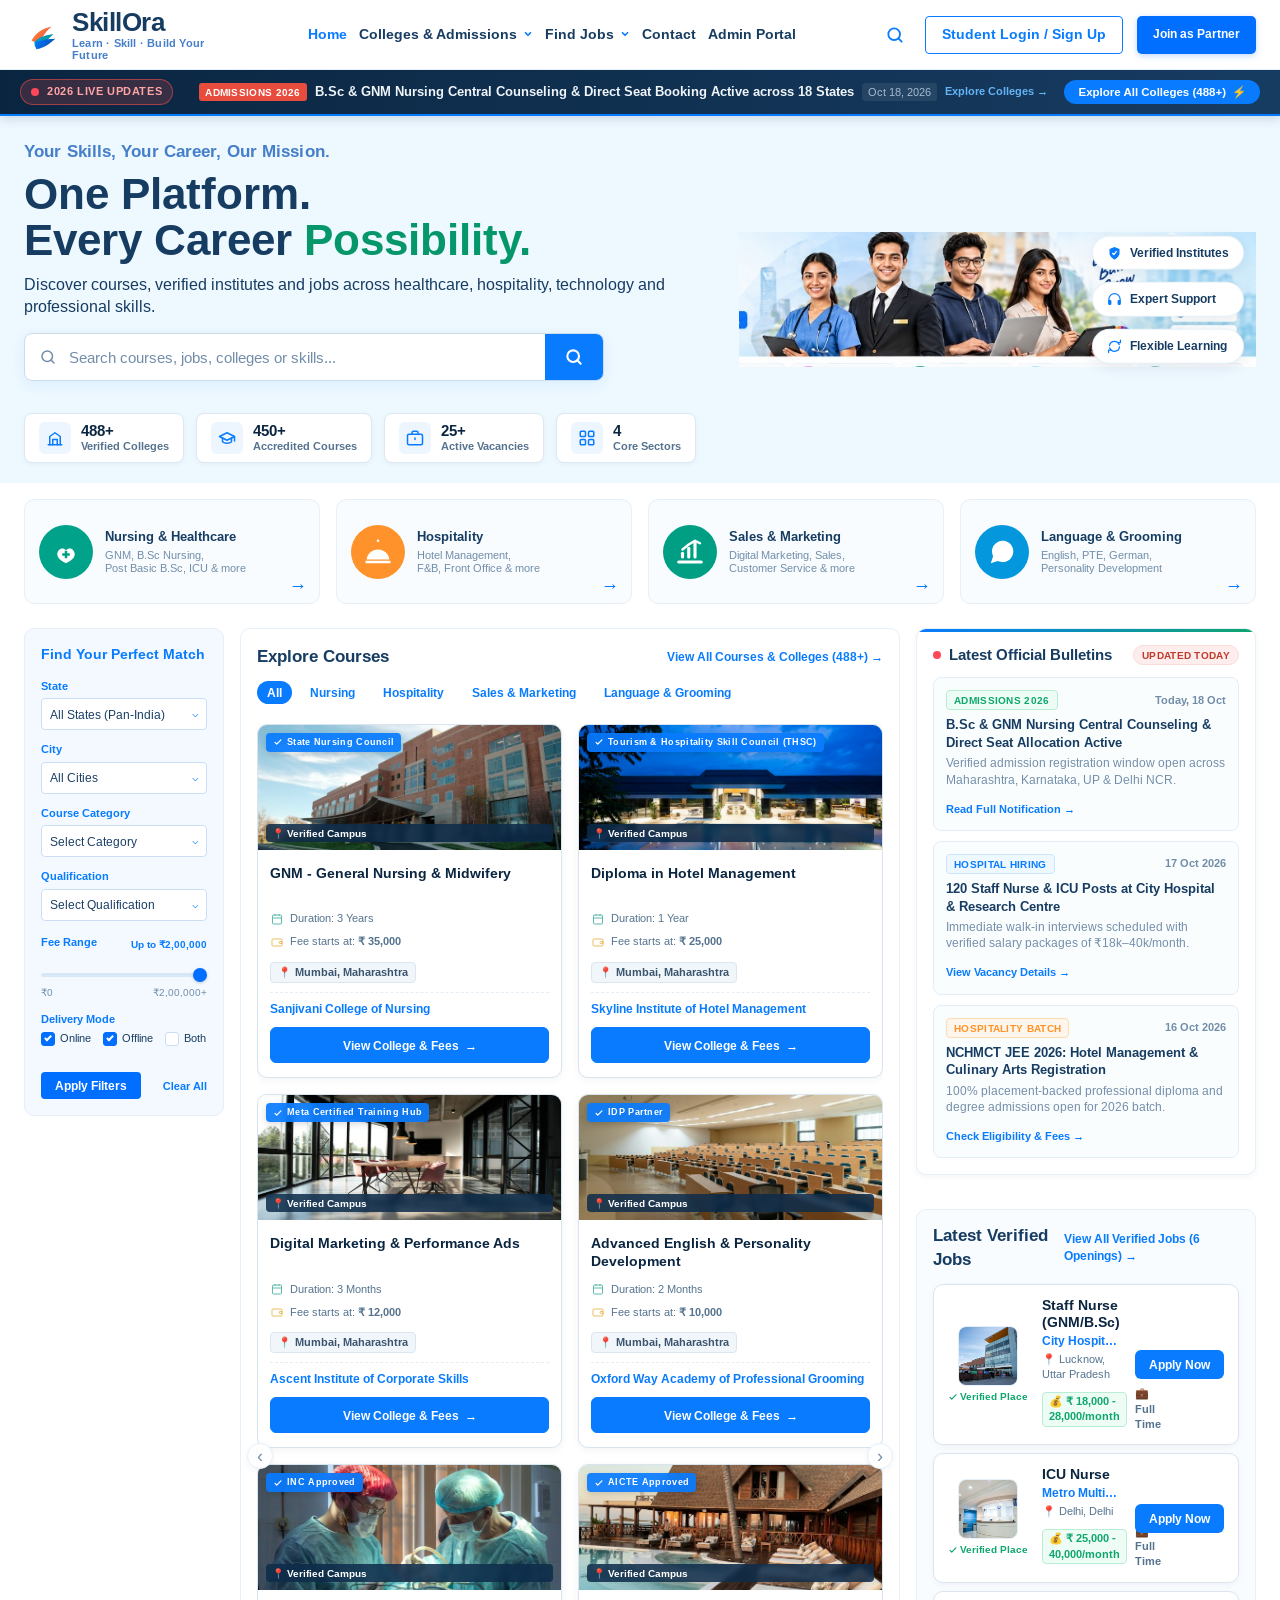
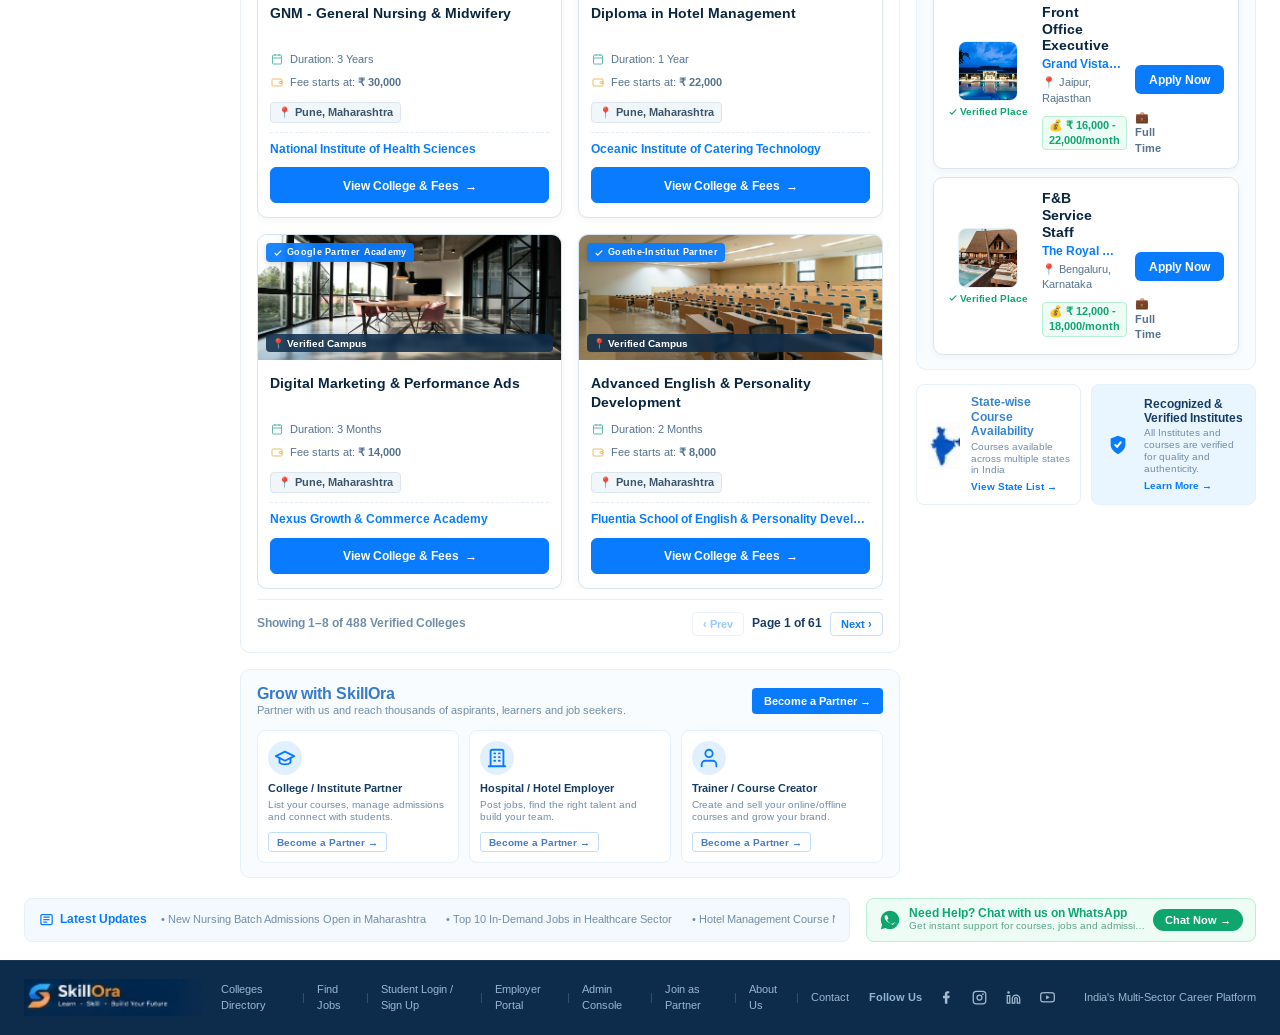
==== commit d637e51d: "feat: standalone contact and about pages, gmail inquiry delivery, admin audit trail isolation, phone" ====
--- a/index.html
+++ b/index.html
@@ -101,13 +101,13 @@
             </div>
           </div>
 
-          <!-- Student Dashboard Link -->
-          <a href="dashboard.html" class="nav-link" id="nav-dashboard-link">
-            <span>Student Dashboard</span>
+          <!-- Contact Tab Link -->
+          <a href="contact.html" class="nav-link" id="nav-contact-link">
+            <span>Contact</span>
           </a>
 
           <!-- Admin Portal Link -->
-          <a href="admin.html" class="nav-link">
+          <a href="admin.html" target="_blank" rel="noopener" class="nav-link">
             <span>Admin Portal</span>
           </a>
 
@@ -168,12 +168,12 @@
           <a href="index.html" class="mob-link active"><span>🏠</span> Home</a>
           <a href="colleges.html" class="mob-link"><span>🎓</span> Colleges & Admissions</a>
           <a href="jobs.html" class="mob-link"><span>💼</span> Find Jobs</a>
-          <a href="dashboard.html" class="mob-link"><span>👤</span> Student Dashboard</a>
+          <a href="contact.html" class="mob-link"><span>📍</span> Contact Us</a>
           <div class="mob-divider"></div>
           <a href="auth.html?role=student" class="mob-link mob-highlight"><span>🔐</span> Student Login / Sign Up</a>
           <a href="college-portal.html" class="mob-link"><span>🏫</span> College Partner Portal</a>
           <a href="employer-portal.html" class="mob-link"><span>🏨</span> Hospital & Hotel HR Portal</a>
-          <a href="admin.html" class="mob-link mob-admin-link"><span>🛡️</span> Admin Console</a>
+          <a href="admin.html" target="_blank" rel="noopener" class="mob-link mob-admin-link"><span>🛡️</span> Admin Console</a>
         </div>
       </div>
     </div>
@@ -212,7 +212,7 @@
             </div>
             <div class="top-ticker-item" onclick="window.location.href='colleges.html?sector=Nursing'" role="button" tabindex="0">
               <span class="t-tag t-tag-blue">FREE COUNSELING</span>
-              <span class="t-text">State Nursing Scholarship & Seat Allotment Helpline: Call 1800-890-SKILL</span>
+              <span class="t-text">State Nursing Scholarship & Seat Allotment Helpline: Call +91 0000000000</span>
               <span class="t-date">Oct 16, 2026</span>
               <span class="t-arrow">Get Counseling →</span>
             </div>
@@ -1162,19 +1162,17 @@
           <span class="footer-sep">|</span>
           <a href="jobs.html">Find Jobs</a>
           <span class="footer-sep">|</span>
-          <a href="dashboard.html">Student Dashboard</a>
-          <span class="footer-sep">|</span>
           <a href="auth.html?role=student">Student Login / Sign Up</a>
           <span class="footer-sep">|</span>
           <a href="employer-portal.html">Employer Portal</a>
           <span class="footer-sep">|</span>
-          <a href="admin.html">Admin Console</a>
+          <a href="admin.html" target="_blank" rel="noopener">Admin Console</a>
           <span class="footer-sep">|</span>
           <a href="auth.html?role=institute">Join as Partner</a>
           <span class="footer-sep">|</span>
-          <a href="javascript:void(0)" onclick="openInfoModal('about')">About Us</a>
+          <a href="about.html">About Us</a>
           <span class="footer-sep">|</span>
-          <a href="javascript:void(0)" onclick="openInfoModal('contact')">Contact</a>
+          <a href="contact.html">Contact</a>
         </nav>
 
         <!-- Right: Social Links & Platform Badge -->
--- a/styles.css
+++ b/styles.css
@@ -7742,3 +7742,337 @@
 
 } 
+
+
+/* ==========================================================================
+   ADVANCED MOBILE & CROSS-DEVICE RESPONSIVE ENGINE
+   Optimized for 320px, 375px, 414px, 480px, 640px, 768px, 1024px Viewports
+   ========================================================================== */
+
+/* 1. Global Viewport Safety & Touch Sizing */
+html, body {
+  width: 100% !important;
+  max-width: 100vw !important;
+  overflow-x: hidden !important;
+  position: relative !important;
+  -webkit-text-size-adjust: 100%;
+}
+
+*, *::before, *::after {
+  box-sizing: border-box;
+}
+
+img, iframe, video, svg, canvas {
+  max-width: 100% !important;
+  height: auto;
+}
+
+/* Prevent auto-zoom on mobile inputs in iOS / Android */
+@media (max-width: 768px) {
+  input, select, textarea {
+    font-size: 16px !important;
+  }
+}
+
+/* 2. Tablet & Medium Screen Adaptations (max-width: 992px) */
+@media (max-width: 992px) {
+  .site-canvas {
+    max-width: 100% !important;
+    box-shadow: none !important;
+  }
+
+  .main-content-layout {
+    display: flex !important;
+    flex-direction: column !important;
+    padding: 0 14px !important;
+    gap: 20px !important;
+    width: 100% !important;
+    max-width: 100% !important;
+  }
+
+  .courses-and-partnerships {
+    order: 1 !important;
+    width: 100% !important;
+  }
+
+  .filter-sidebar {
+    order: 2 !important;
+    width: 100% !important;
+  }
+
+  .jobs-and-trust-column {
+    order: 3 !important;
+    width: 100% !important;
+  }
+}
+
+/* 3. Standard Mobile Phones (max-width: 768px) */
+@media (max-width: 768px) {
+  /* Navbar */
+  .navbar {
+    height: auto !important;
+    min-height: 58px !important;
+    padding: 8px 12px !important;
+  }
+
+  .nav-container {
+    padding: 0 !important;
+    width: 100% !important;
+    display: flex !important;
+    justify-content: space-between !important;
+    align-items: center !important;
+  }
+
+  .brand-logo {
+    max-width: 175px !important;
+    gap: 6px !important;
+  }
+
+  .logo-title {
+    font-size: 19px !important;
+    letter-spacing: -0.3px !important;
+  }
+
+  .nav-actions {
+    display: flex !important;
+    align-items: center !important;
+    gap: 6px !important;
+  }
+
+  .btn-outline-login {
+    height: 34px !important;
+    padding: 0 10px !important;
+    font-size: 11px !important;
+    font-weight: 700 !important;
+    white-space: nowrap !important;
+    border-radius: 6px !important;
+    max-width: 140px !important;
+    text-overflow: ellipsis !important;
+    overflow: hidden !important;
+  }
+
+  .btn-primary-join {
+    display: none !important;
+  }
+
+  .mobile-toggle-btn {
+    width: 36px !important;
+    height: 36px !important;
+    padding: 6px !important;
+    display: flex !important;
+    flex-direction: column !important;
+    justify-content: center !important;
+    gap: 4px !important;
+    border: 1px solid #DCE6F1 !important;
+    border-radius: 6px !important;
+    background: #FFFFFF !important;
+  }
+
+  /* Hero Section */
+  .hero-section {
+    padding: 20px 14px 18px !important;
+    text-align: center !important;
+  }
+
+  .hero-title {
+    font-size: 23px !important;
+    line-height: 1.25 !important;
+    margin-bottom: 8px !important;
+  }
+
+  .hero-subtitle {
+    font-size: 13px !important;
+    line-height: 1.45 !important;
+    margin-bottom: 14px !important;
+  }
+
+  .hero-search-wrapper {
+    width: 100% !important;
+    max-width: 100% !important;
+    margin-bottom: 14px !important;
+  }
+
+  /* Course Grid */
+  .courses-grid {
+    grid-template-columns: 1fr !important;
+    gap: 14px !important;
+    width: 100% !important;
+  }
+
+  .course-card {
+    width: 100% !important;
+    margin: 0 !important;
+    border-radius: 12px !important;
+    box-shadow: 0 2px 10px rgba(0,0,0,0.06) !important;
+  }
+
+  .course-img-wrap {
+    height: 180px !important;
+    width: 100% !important;
+  }
+
+  .course-img-wrap img {
+    width: 100% !important;
+    height: 100% !important;
+    object-fit: cover !important;
+  }
+
+  .course-actions-row {
+    display: grid !important;
+    grid-template-columns: 1fr 1fr !important;
+    gap: 8px !important;
+    width: 100% !important;
+  }
+
+  .btn-apply-now, .btn-details {
+    width: 100% !important;
+    height: 40px !important;
+    font-size: 12px !important;
+    font-weight: 700 !important;
+    justify-content: center !important;
+    border-radius: 6px !important;
+  }
+
+  /* Modals */
+  .modal-backdrop {
+    padding: 10px !important;
+    display: flex !important;
+    align-items: center !important;
+    justify-content: center !important;
+  }
+
+  .modal-dialog, .modal-card, .c-modal-card {
+    width: calc(100vw - 20px) !important;
+    max-width: 520px !important;
+    max-height: 88vh !important;
+    margin: auto !important;
+    padding: 16px 12px !important;
+    border-radius: 12px !important;
+    overflow-y: auto !important;
+    -webkit-overflow-scrolling: touch !important;
+  }
+
+  .college-tab-nav {
+    overflow-x: auto !important;
+    white-space: nowrap !important;
+    -webkit-overflow-scrolling: touch !important;
+    display: flex !important;
+    gap: 6px !important;
+    padding-bottom: 6px !important;
+    border-bottom: 1px solid #E2ECF5 !important;
+  }
+
+  .c-tab-btn {
+    flex-shrink: 0 !important;
+    padding: 8px 12px !important;
+    font-size: 12px !important;
+  }
+
+  .modal-campus-hero {
+    height: 140px !important;
+    border-radius: 8px !important;
+  }
+
+  /* Footer */
+  .site-footer {
+    padding: 24px 14px 20px 14px !important;
+  }
+
+  .footer-container {
+    flex-direction: column !important;
+    align-items: center !important;
+    text-align: center !important;
+    gap: 16px !important;
+    padding: 0 !important;
+  }
+
+  .footer-nav {
+    display: flex !important;
+    flex-wrap: wrap !important;
+    justify-content: center !important;
+    gap: 8px 12px !important;
+    font-size: 12px !important;
+    line-height: 1.8 !important;
+  }
+
+  .footer-right-group {
+    align-items: center !important;
+  }
+
+  .footer-social-row {
+    justify-content: center !important;
+  }
+}
+
+/* 4. Small Mobile Phones (max-width: 560px) */
+@media (max-width: 560px) {
+  .hero-search-form {
+    height: auto !important;
+    display: flex !important;
+    flex-direction: column !important;
+    padding: 6px !important;
+    gap: 6px !important;
+    background: #FFFFFF !important;
+    border-radius: 10px !important;
+    box-shadow: 0 4px 16px rgba(0,0,0,0.08) !important;
+  }
+
+  .search-input {
+    width: 100% !important;
+    height: 44px !important;
+    font-size: 14px !important;
+    border: 1px solid #E1EAF2 !important;
+    border-radius: 6px !important;
+    padding: 0 10px !important;
+  }
+
+  .btn-hero-search {
+    width: 100% !important;
+    height: 44px !important;
+    border-radius: 6px !important;
+    font-size: 14px !important;
+    font-weight: 700 !important;
+    justify-content: center !important;
+  }
+
+  .hero-highlights {
+    display: flex !important;
+    flex-wrap: wrap !important;
+    justify-content: center !important;
+    gap: 6px !important;
+    width: 100% !important;
+  }
+
+  .metric-item {
+    font-size: 11px !important;
+    padding: 4px 8px !important;
+    background: #FFFFFF !important;
+    border-radius: 6px !important;
+    border: 1px solid #E5EEF7 !important;
+  }
+}
+
+/* 5. Ultra-Compact Mobile Phones (max-width: 400px - iPhone SE, Galaxy Fold) */
+@media (max-width: 400px) {
+  .brand-logo {
+    max-width: 140px !important;
+  }
+
+  .logo-title {
+    font-size: 17px !important;
+  }
+
+  .btn-outline-login {
+    font-size: 10px !important;
+    padding: 0 6px !important;
+    max-width: 110px !important;
+  }
+
+  .hero-title {
+    font-size: 20px !important;
+  }
+
+  .course-actions-row {
+    grid-template-columns: 1fr !important;
+  }
+}
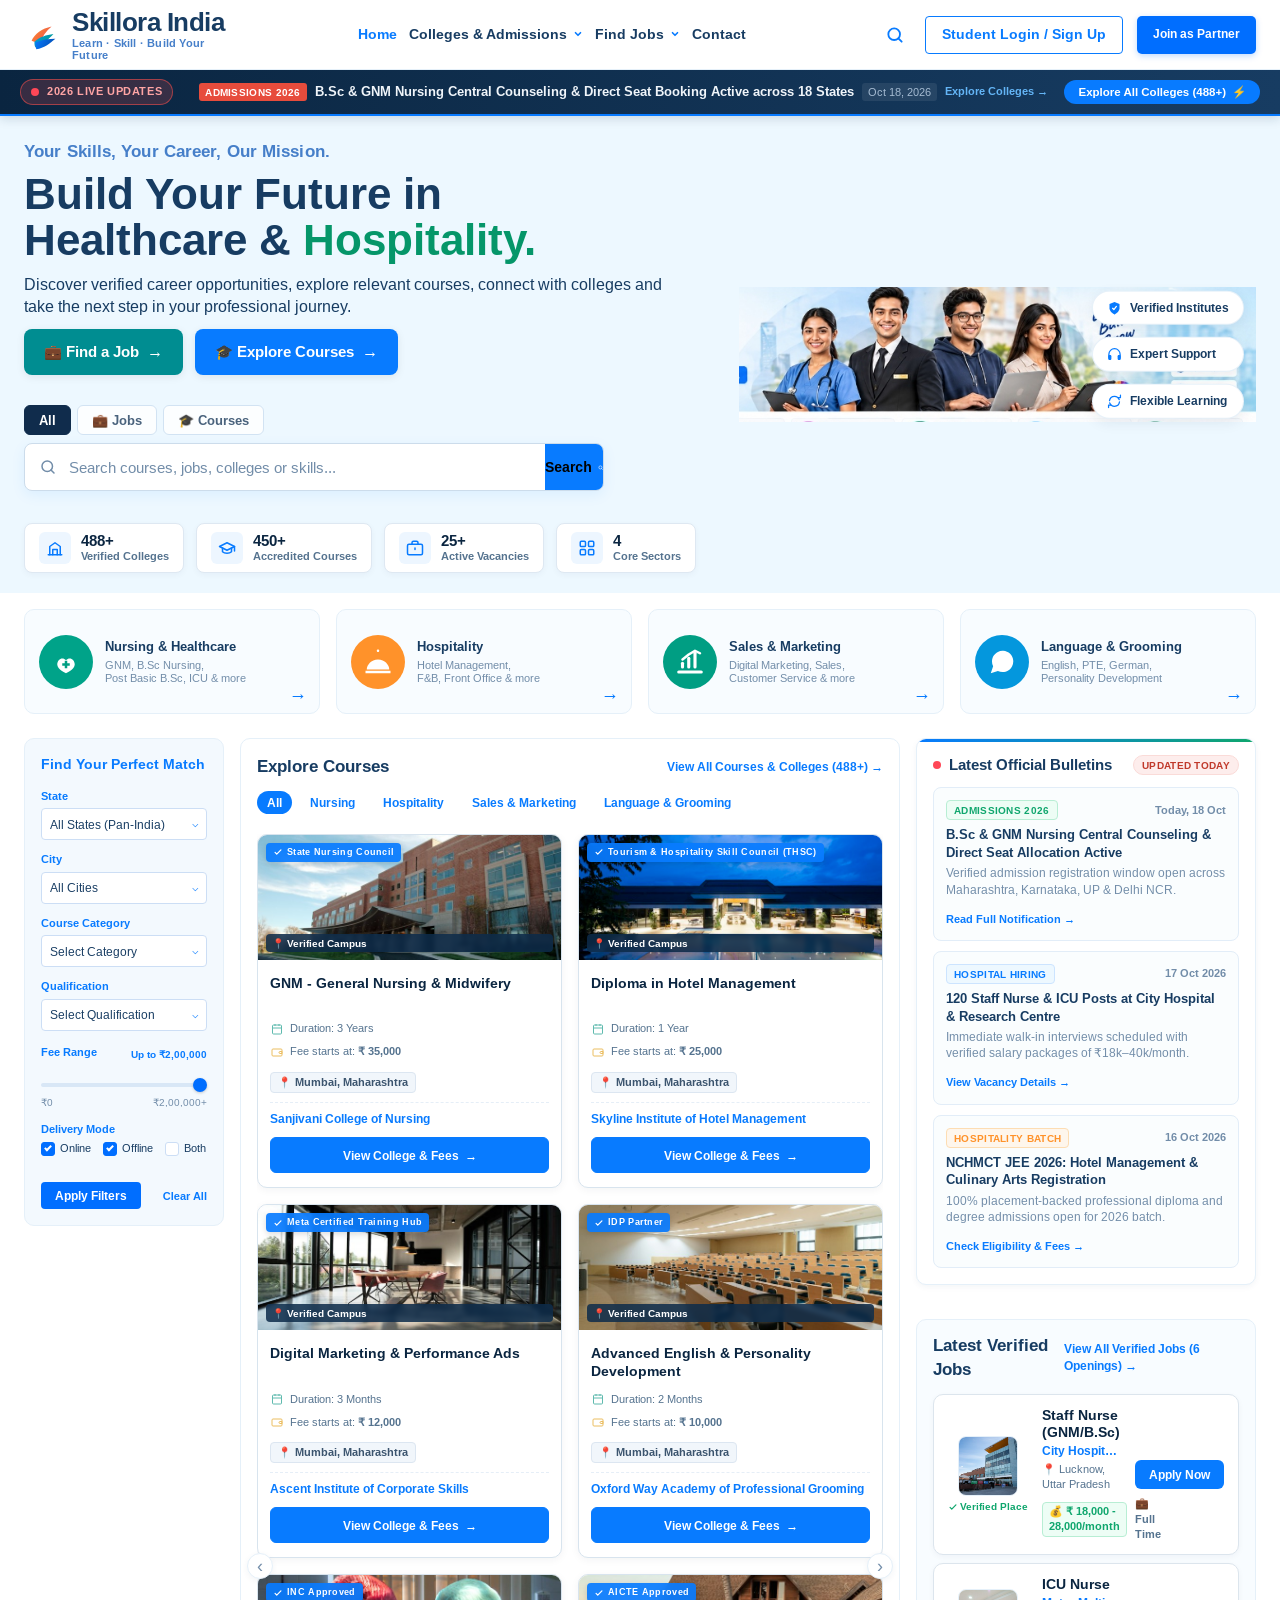
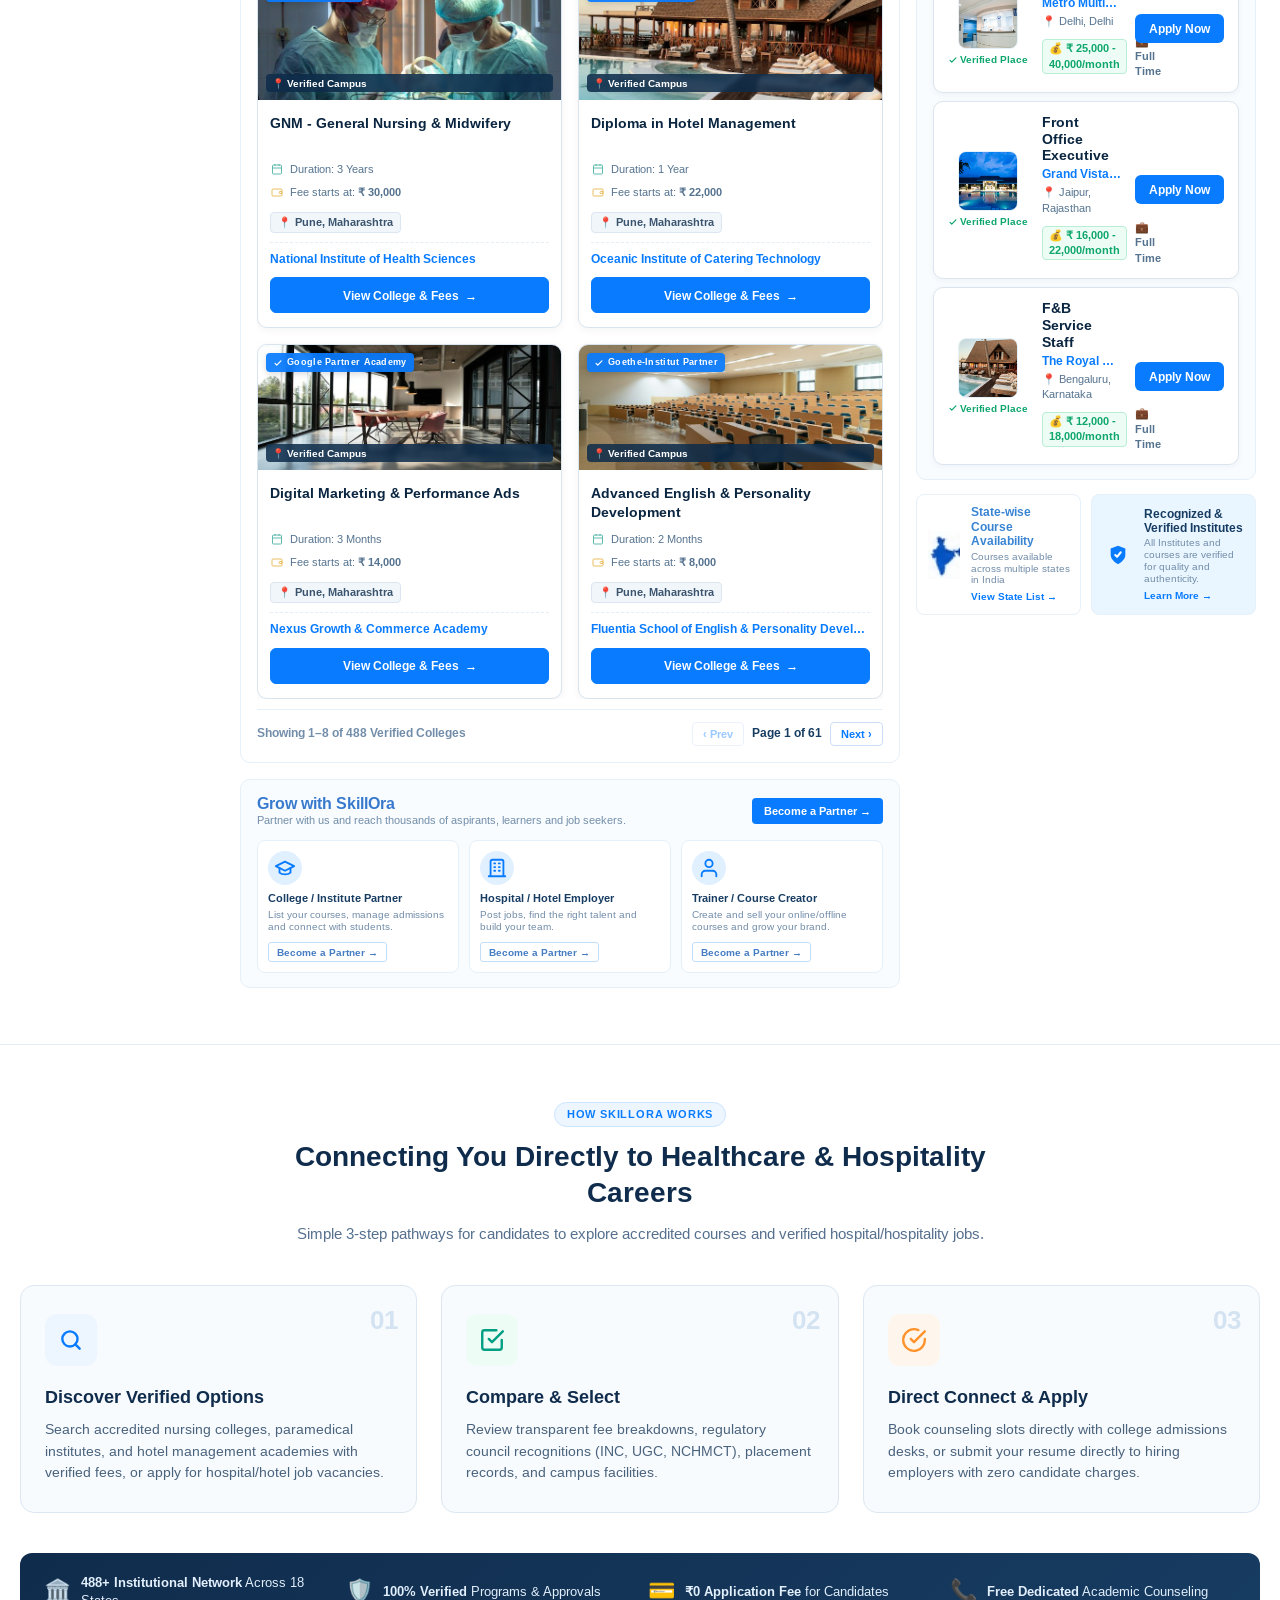
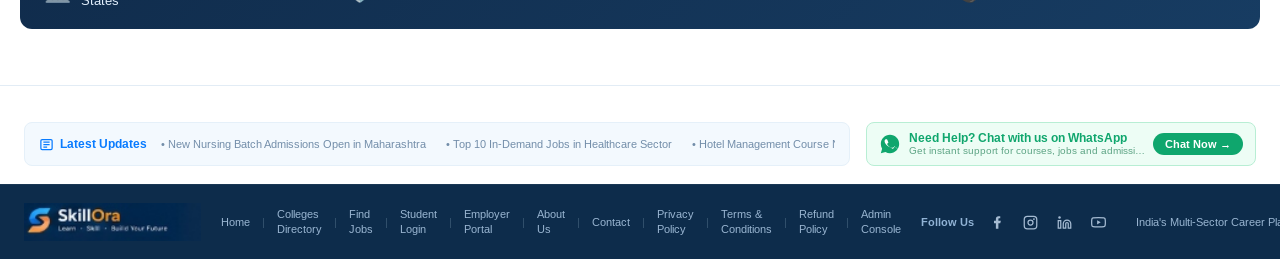
==== commit 0b6ca54b: "feat: employer publish studio redesign, live portal data isolation, legal compliance pages, and resp" ====
--- a/index.html
+++ b/index.html
@@ -3,8 +3,8 @@
 <head>
   <meta charset="UTF-8">
   <meta name="viewport" content="width=device-width, initial-scale=1.0">
-  <title>SkillOra - One Platform. Every Career Possibility.</title>
-  <meta name="description" content="Discover courses, verified institutes and jobs across healthcare, hospitality, technology and professional skills.">
+  <title>Skillora India — Healthcare & Hospitality Careers, Courses & Admissions</title>
+  <meta name="description" content="Skillora India connects students and jobseekers with accredited colleges, courses, and verified job vacancies in Healthcare and Hospitality.">
   <!-- Google Fonts: Arimo (Exact Figma Font) & Caveat for handwritten script -->
   <link rel="preconnect" href="https://fonts.googleapis.com">
   <link rel="preconnect" href="https://fonts.gstatic.com" crossorigin>
@@ -50,7 +50,7 @@
             </svg>
           </div>
           <div class="logo-text-group">
-            <span class="logo-title">Skill<span class="highlight-orange">Ora</span></span>
+            <span class="logo-title">Skillora <span class="highlight-orange">India</span></span>
             <span class="logo-tagline">Learn · Skill · Build Your Future</span>
           </div>
         </a>
@@ -106,10 +106,7 @@
             <span>Contact</span>
           </a>
 
-          <!-- Admin Portal Link -->
-          <a href="admin.html" target="_blank" rel="noopener" class="nav-link">
-            <span>Admin Portal</span>
-          </a>
+
 
         </nav>
 
@@ -124,8 +121,9 @@
           </button>
 
           <!-- Login Button -->
-          <a href="auth.html?role=student" class="btn btn-outline-login" id="login-btn" style="text-decoration:none;">
-            Student Login / Sign Up
+          <a href="auth.html?role=student" class="btn btn-outline-login" id="login-btn" style="text-decoration:none;" title="Student Login">
+            <span class="desktop-auth-text">Student Login / Sign Up</span>
+            <span class="mobile-auth-text">Login</span>
           </a>
 
           <!-- Join as Partner Button -->
@@ -242,16 +240,33 @@
           </div>
           
           <h1 class="hero-title">
-            <span class="hero-title-line1">One Platform.</span>
-            <span class="hero-title-line2">Every Career <span class="highlight-possibility">Possibility.</span></span>
+            <span class="hero-title-line1">Build Your Future in</span>
+            <span class="hero-title-line2">Healthcare & <span class="highlight-possibility">Hospitality.</span></span>
           </h1>
 
           <p class="hero-subtitle">
-            Discover courses, verified institutes and jobs across healthcare, hospitality, technology and professional skills.
+            Discover verified career opportunities, explore relevant courses, connect with colleges and take the next step in your professional journey.
           </p>
+
+          <!-- Primary Call to Action Gateway Buttons -->
+          <div class="hero-primary-ctas">
+            <a href="jobs.html" class="btn-hero-cta cta-jobs">
+              <span>💼 Find a Job</span>
+              <span class="cta-arrow">→</span>
+            </a>
+            <a href="colleges.html" class="btn-hero-cta cta-courses">
+              <span>🎓 Explore Courses</span>
+              <span class="cta-arrow">→</span>
+            </a>
+          </div>
 
           <!-- Interactive Search Box -->
           <div class="hero-search-wrapper">
+            <div class="hero-search-tabs" role="tablist">
+              <button type="button" class="search-tab-btn active" id="tab-search-all" onclick="setSearchFilterMode('all', this)">All</button>
+              <button type="button" class="search-tab-btn" id="tab-search-jobs" onclick="setSearchFilterMode('jobs', this)">💼 Jobs</button>
+              <button type="button" class="search-tab-btn" id="tab-search-courses" onclick="setSearchFilterMode('courses', this)">🎓 Courses</button>
+            </div>
             <div class="hero-search-bar" id="hero-search-bar">
               <span class="search-input-icon">
                 <svg width="18" height="18" viewBox="0 0 24 24" fill="none">
@@ -268,7 +283,8 @@
               >
               <button class="clear-search-btn" id="clear-search-btn" style="display:none;" title="Clear search">✕</button>
               <button class="hero-search-submit" id="hero-search-submit" aria-label="Execute search">
-                <svg width="20" height="20" viewBox="0 0 24 24" fill="none">
+                <span class="search-submit-label">Search</span>
+                <svg width="18" height="18" viewBox="0 0 24 24" fill="none">
                   <circle cx="11" cy="11" r="7" stroke="#FFFFFF" stroke-width="2.5"/>
                   <path d="M20 20L16 16" stroke="#FFFFFF" stroke-width="2.5" stroke-linecap="round"/>
                 </svg>
@@ -1108,6 +1124,71 @@
     </main>
 
     <!-- ========================================================================= -->
+    <!-- 4B. HOW IT WORKS (3-STEP JOURNEY + TRUST EVIDENCE)                        -->
+    <!-- ========================================================================= -->
+    <section class="how-it-works-section" id="how-it-works" aria-label="How Skillora India Works">
+      <div class="how-it-works-container">
+        
+        <div class="section-heading-center">
+          <span class="section-tag-pill">HOW SKILLORA WORKS</span>
+          <h2 class="section-main-title">Connecting You Directly to Healthcare & Hospitality Careers</h2>
+          <p class="section-sub-desc">Simple 3-step pathways for candidates to explore accredited courses and verified hospital/hospitality jobs.</p>
+        </div>
+
+        <div class="how-steps-grid">
+          
+          <div class="how-step-card">
+            <div class="step-num-badge">01</div>
+            <div class="step-icon-wrap icon-blue">
+              <svg width="26" height="26" viewBox="0 0 24 24" fill="none"><circle cx="11" cy="11" r="7" stroke="#087BFF" stroke-width="2.2"/><path d="M20 20L16 16" stroke="#087BFF" stroke-width="2.2" stroke-linecap="round"/></svg>
+            </div>
+            <h3 class="step-title">Discover Verified Options</h3>
+            <p class="step-desc">Search accredited nursing colleges, paramedical institutes, and hotel management academies with verified fees, or apply for hospital/hotel job vacancies.</p>
+          </div>
+
+          <div class="how-step-card">
+            <div class="step-num-badge">02</div>
+            <div class="step-icon-wrap icon-teal">
+              <svg width="26" height="26" viewBox="0 0 24 24" fill="none"><path d="M9 11L12 14L22 4" stroke="#009E83" stroke-width="2.2" stroke-linecap="round" stroke-linejoin="round"/><path d="M21 12V19C21 20.1046 20.1046 21 19 21H5C3.89543 21 3 20.1046 3 19V5C3 3.89543 3.89543 3 5 3H16" stroke="#009E83" stroke-width="2.2" stroke-linecap="round"/></svg>
+            </div>
+            <h3 class="step-title">Compare & Select</h3>
+            <p class="step-desc">Review transparent fee breakdowns, regulatory council recognitions (INC, UGC, NCHMCT), placement records, and campus facilities.</p>
+          </div>
+
+          <div class="how-step-card">
+            <div class="step-num-badge">03</div>
+            <div class="step-icon-wrap icon-orange">
+              <svg width="26" height="26" viewBox="0 0 24 24" fill="none"><path d="M22 11.08V12C21.9988 14.1564 21.3005 16.2547 20.0093 17.9818C18.7182 19.709 16.9033 20.9725 14.8354 21.5839C12.7674 22.1953 10.5573 22.1219 8.53447 21.3746C6.51168 20.6273 4.78465 19.2461 3.61096 17.4371C2.43727 15.628 1.87979 13.4881 2.02168 11.3363C2.16356 9.18455 2.99721 7.13631 4.39828 5.49706C5.79935 3.85781 7.69279 2.71537 9.79619 2.24013C11.8996 1.7649 14.1003 1.98232 16.07 2.85999" stroke="#FF922A" stroke-width="2.2" stroke-linecap="round"/><path d="M22 4L12 14.01L9 11.01" stroke="#FF922A" stroke-width="2.2" stroke-linecap="round" stroke-linejoin="round"/></svg>
+            </div>
+            <h3 class="step-title">Direct Connect & Apply</h3>
+            <p class="step-desc">Book counseling slots directly with college admissions desks, or submit your resume directly to hiring employers with zero candidate charges.</p>
+          </div>
+
+        </div>
+
+        <div class="how-trust-banner">
+          <div class="trust-badge-item">
+            <span class="trust-badge-icon">🏛️</span>
+            <div><strong>488+ Institutional Network</strong> Across 18 States</div>
+          </div>
+          <div class="trust-badge-item">
+            <span class="trust-badge-icon">🛡️</span>
+            <div><strong>100% Verified</strong> Programs & Approvals</div>
+          </div>
+          <div class="trust-badge-item">
+            <span class="trust-badge-icon">💳</span>
+            <div><strong>₹0 Application Fee</strong> for Candidates</div>
+          </div>
+          <div class="trust-badge-item">
+            <span class="trust-badge-icon">📞</span>
+            <div><strong>Free Dedicated</strong> Academic Counseling</div>
+          </div>
+        </div>
+
+      </div>
+    </section>
+
+    <!-- ========================================================================= -->
     <!-- 5. BOTTOM TICKER & WHATSAPP SUPPORT BAR                                   -->
     <!-- ========================================================================= -->
     <section class="bottom-support-bar" id="updates">
@@ -1158,21 +1239,27 @@
 
         <!-- Center: Quick Nav Links -->
         <nav class="footer-nav" aria-label="Footer Links">
+          <a href="index.html">Home</a>
+          <span class="footer-sep">|</span>
           <a href="colleges.html">Colleges Directory</a>
           <span class="footer-sep">|</span>
           <a href="jobs.html">Find Jobs</a>
           <span class="footer-sep">|</span>
-          <a href="auth.html?role=student">Student Login / Sign Up</a>
+          <a href="auth.html?role=student">Student Login</a>
           <span class="footer-sep">|</span>
           <a href="employer-portal.html">Employer Portal</a>
-          <span class="footer-sep">|</span>
-          <a href="admin.html" target="_blank" rel="noopener">Admin Console</a>
-          <span class="footer-sep">|</span>
-          <a href="auth.html?role=institute">Join as Partner</a>
           <span class="footer-sep">|</span>
           <a href="about.html">About Us</a>
           <span class="footer-sep">|</span>
           <a href="contact.html">Contact</a>
+          <span class="footer-sep">|</span>
+          <a href="privacy.html">Privacy Policy</a>
+          <span class="footer-sep">|</span>
+          <a href="terms.html">Terms & Conditions</a>
+          <span class="footer-sep">|</span>
+          <a href="refund.html">Refund Policy</a>
+          <span class="footer-sep">|</span>
+          <a href="admin.html" target="_blank" rel="noopener">Admin Console</a>
         </nav>
 
         <!-- Right: Social Links & Platform Badge -->
@@ -1737,6 +1824,20 @@
 
   <!-- JavaScript Application Logic -->
   <script src="data/colleges_db.js"></script>
-  <script src="app.js"></script>
+  <script src="app.js">
+    function setSearchFilterMode(mode, btn) {
+      document.querySelectorAll('.search-tab-btn').forEach(b => b.classList.remove('active'));
+      if (btn) btn.classList.add('active');
+      const input = document.getElementById('hero-search-input');
+      if (!input) return;
+      if (mode === 'jobs') {
+        input.placeholder = 'Search jobs by role, hospital/hotel, city...';
+      } else if (mode === 'courses') {
+        input.placeholder = 'Search courses & colleges by program, state...';
+      } else {
+        input.placeholder = 'Search courses, jobs, colleges or skills...';
+      }
+    }
+</script>
 </body>
 </html>
--- a/styles.css
+++ b/styles.css
@@ -8076,3 +8076,557 @@
     grid-template-columns: 1fr !important;
   }
 }
+
+
+/* =============================================================================
+   SKILLORA INDIA BLUEPRINT & MOBILE AUDIT DESIGN SYSTEM UPDATES
+   ============================================================================= */
+
+/* 1. Global Viewport & Horizontal Overflow Protection */
+html, body {
+  max-width: 100% !important;
+  overflow-x: hidden !important;
+  box-sizing: border-box !important;
+}
+
+*, *:before, *:after {
+  box-sizing: inherit !important;
+}
+
+/* 2. Hero Primary Gateway CTA Buttons */
+.hero-primary-ctas {
+  display: flex;
+  align-items: center;
+  gap: 12px;
+  margin-bottom: 20px;
+  flex-wrap: wrap;
+}
+
+.btn-hero-cta {
+  display: inline-flex;
+  align-items: center;
+  justify-content: center;
+  gap: 8px;
+  height: 46px;
+  padding: 0 20px;
+  border-radius: 8px;
+  font-size: 14.5px;
+  font-weight: 700;
+  text-decoration: none;
+  transition: all var(--transition-fast, 0.2s ease);
+  cursor: pointer;
+  box-shadow: 0 2px 8px rgba(0, 0, 0, 0.08);
+}
+
+.btn-hero-cta.cta-jobs {
+  background-color: #008D91;
+  color: #FFFFFF;
+}
+
+.btn-hero-cta.cta-jobs:hover {
+  background-color: #007578;
+  transform: translateY(-2px);
+  box-shadow: 0 6px 16px rgba(0, 141, 145, 0.25);
+}
+
+.btn-hero-cta.cta-courses {
+  background-color: #087BFF;
+  color: #FFFFFF;
+}
+
+.btn-hero-cta.cta-courses:hover {
+  background-color: #0066df;
+  transform: translateY(-2px);
+  box-shadow: 0 6px 16px rgba(8, 123, 255, 0.25);
+}
+
+.cta-arrow {
+  font-size: 16px;
+  transition: transform var(--transition-fast, 0.2s ease);
+}
+
+.btn-hero-cta:hover .cta-arrow {
+  transform: translateX(4px);
+}
+
+/* 3. Hero Search Tabs (Jobs / Courses / All) */
+.hero-search-tabs {
+  display: flex;
+  align-items: center;
+  gap: 6px;
+  margin-bottom: 8px;
+}
+
+.search-tab-btn {
+  background: rgba(255, 255, 255, 0.85);
+  border: 1px solid #D2E3F3;
+  color: #4A637D;
+  padding: 6px 14px;
+  border-radius: 6px;
+  font-size: 13px;
+  font-weight: 700;
+  cursor: pointer;
+  transition: all 0.2s ease;
+  font-family: inherit;
+}
+
+.search-tab-btn:hover {
+  background: #FFFFFF;
+  color: #087BFF;
+  border-color: #087BFF;
+}
+
+.search-tab-btn.active {
+  background: #102C4C;
+  color: #FFFFFF;
+  border-color: #102C4C;
+}
+
+.search-submit-label {
+  display: inline-block;
+  margin-right: 6px;
+  font-size: 14px;
+  font-weight: 700;
+}
+
+/* 4. Auth Text Responsive Toggle */
+.mobile-auth-text {
+  display: none;
+}
+
+/* 5. How It Works Section */
+.how-it-works-section {
+  background: #FFFFFF;
+  border-top: 1px solid #E2ECF5;
+  border-bottom: 1px solid #E2ECF5;
+  padding: 56px 20px;
+  margin: 36px 0;
+}
+
+.how-it-works-container {
+  max-width: 1400px;
+  margin: 0 auto;
+}
+
+.section-heading-center {
+  text-align: center;
+  max-width: 760px;
+  margin: 0 auto 40px auto;
+}
+
+.section-tag-pill {
+  font-size: 11px;
+  font-weight: 800;
+  letter-spacing: 0.8px;
+  color: #087BFF;
+  background: #EDF6FF;
+  border: 1px solid #CCE5FF;
+  padding: 4px 12px;
+  border-radius: 20px;
+  display: inline-block;
+  margin-bottom: 12px;
+}
+
+.section-main-title {
+  font-size: 28px;
+  font-weight: 800;
+  color: #102C4C;
+  margin: 0 0 10px 0;
+  line-height: 1.3;
+}
+
+.section-sub-desc {
+  font-size: 15px;
+  color: #55708E;
+  margin: 0;
+  line-height: 1.55;
+}
+
+.how-steps-grid {
+  display: grid;
+  grid-template-columns: repeat(3, 1fr);
+  gap: 24px;
+  margin-bottom: 40px;
+}
+
+.how-step-card {
+  background: #F8FBFE;
+  border: 1px solid #DCE7F2;
+  border-radius: 14px;
+  padding: 28px 24px;
+  position: relative;
+  transition: transform 0.25s ease, box-shadow 0.25s ease;
+}
+
+.how-step-card:hover {
+  transform: translateY(-3px);
+  box-shadow: 0 8px 24px rgba(16, 44, 76, 0.08);
+  border-color: #BACEE2;
+}
+
+.step-num-badge {
+  position: absolute;
+  top: 16px;
+  right: 18px;
+  font-size: 26px;
+  font-weight: 900;
+  color: #D4E3F2;
+}
+
+.step-icon-wrap {
+  width: 52px;
+  height: 52px;
+  border-radius: 12px;
+  display: flex;
+  align-items: center;
+  justify-content: center;
+  margin-bottom: 18px;
+}
+
+.step-icon-wrap.icon-blue { background: #EDF6FF; }
+.step-icon-wrap.icon-teal { background: #EDFDF5; }
+.step-icon-wrap.icon-orange { background: #FEF6EC; }
+
+.step-title {
+  font-size: 18px;
+  font-weight: 800;
+  color: #102C4C;
+  margin: 0 0 10px 0;
+}
+
+.step-desc {
+  font-size: 13.5px;
+  line-height: 1.6;
+  color: #4A637D;
+  margin: 0;
+}
+
+.how-trust-banner {
+  background: linear-gradient(135deg, #102C4C 0%, #173C62 100%);
+  border-radius: 12px;
+  padding: 20px 24px;
+  display: grid;
+  grid-template-columns: repeat(4, 1fr);
+  gap: 16px;
+  color: #FFFFFF;
+}
+
+.trust-badge-item {
+  display: flex;
+  align-items: center;
+  gap: 10px;
+  font-size: 13px;
+  line-height: 1.4;
+  color: #E2EFFC;
+}
+
+.trust-badge-icon {
+  font-size: 22px;
+  flex-shrink: 0;
+}
+
+/* =============================================================================
+   MOBILE AUDIT FIXES: <= 768px and <= 480px
+   ============================================================================= */
+
+@media (max-width: 768px) {
+  
+  /* A. Mobile Header Compact Fixes (No Overflow) */
+  .navbar {
+    padding: 8px 12px !important;
+    height: auto !important;
+    min-height: 56px !important;
+  }
+
+  .nav-container {
+    padding: 0 !important;
+    gap: 8px !important;
+  }
+
+  .brand-logo {
+    max-width: 150px !important;
+    flex-shrink: 0 !important;
+  }
+
+  .logo-title {
+    font-size: 17px !important;
+  }
+
+  .logo-tagline {
+    display: none !important;
+  }
+
+  .nav-actions {
+    gap: 6px !important;
+    margin-left: auto !important;
+  }
+
+  .search-trigger-btn {
+    width: 36px !important;
+    height: 36px !important;
+    min-width: 36px !important;
+    padding: 0 !important;
+    display: flex !important;
+    align-items: center !important;
+    justify-content: center !important;
+  }
+
+  /* Compact Login Button on Mobile */
+  .desktop-auth-text {
+    display: none !important;
+  }
+
+  .mobile-auth-text {
+    display: inline !important;
+    font-size: 12px !important;
+    font-weight: 700 !important;
+  }
+
+  .btn-outline-login {
+    height: 36px !important;
+    min-height: 36px !important;
+    padding: 0 10px !important;
+    min-width: 58px !important;
+    font-size: 12px !important;
+    border-radius: 6px !important;
+    display: flex !important;
+    align-items: center !important;
+    justify-content: center !important;
+    white-space: nowrap !important;
+  }
+
+  .mobile-toggle-btn {
+    width: 38px !important;
+    height: 36px !important;
+    min-width: 38px !important;
+    padding: 8px 8px !important;
+    margin-left: 2px !important;
+  }
+
+  /* B. Live Updates Ticker Mobile Hardening */
+  .top-live-ticker-bar {
+    width: 100% !important;
+    max-width: 100vw !important;
+    overflow: hidden !important;
+  }
+
+  .top-ticker-container {
+    height: 38px !important;
+    padding: 4px 10px !important;
+    flex-direction: row !important;
+    align-items: center !important;
+    justify-content: space-between !important;
+    gap: 8px !important;
+    width: 100% !important;
+  }
+
+  .ticker-live-badge {
+    padding: 2px 7px !important;
+    font-size: 9.5px !important;
+  }
+
+  .live-badge-text {
+    font-size: 9px !important;
+  }
+
+  .top-ticker-track-wrap {
+    flex: 1 !important;
+    min-width: 0 !important;
+    overflow: hidden !important;
+    height: 28px !important;
+  }
+
+  .ticker-action-btn-wrap {
+    display: none !important;
+  }
+
+  /* C. Hero Headline & Gateway CTAs */
+  .hero-section {
+    padding: 20px 14px 28px 14px !important;
+  }
+
+  .hero-title {
+    font-size: 24px !important;
+    line-height: 1.25 !important;
+    margin-bottom: 10px !important;
+  }
+
+  .hero-subtitle {
+    font-size: 13.5px !important;
+    line-height: 1.5 !important;
+    margin-bottom: 16px !important;
+  }
+
+  .hero-primary-ctas {
+    display: grid !important;
+    grid-template-columns: 1fr 1fr !important;
+    gap: 8px !important;
+    width: 100% !important;
+    margin-bottom: 16px !important;
+  }
+
+  .btn-hero-cta {
+    height: 44px !important;
+    font-size: 13px !important;
+    padding: 0 10px !important;
+    width: 100% !important;
+  }
+
+  /* D. Search Bar on Mobile: Not Squeezed, Full Width */
+  .hero-search-wrapper {
+    width: 100% !important;
+    max-width: 100% !important;
+    margin-bottom: 16px !important;
+  }
+
+  .hero-search-tabs {
+    gap: 4px !important;
+    margin-bottom: 6px !important;
+  }
+
+  .search-tab-btn {
+    padding: 4px 10px !important;
+    font-size: 11.5px !important;
+  }
+
+  .hero-search-bar {
+    width: 100% !important;
+    height: 46px !important;
+    display: flex !important;
+    align-items: center !important;
+    padding: 2px 4px 2px 10px !important;
+  }
+
+  .search-input-icon {
+    padding-left: 0 !important;
+    margin-right: 6px !important;
+  }
+
+  .hero-search-input {
+    font-size: 14px !important;
+    padding: 0 6px !important;
+    min-width: 0 !important;
+    flex: 1 !important;
+  }
+
+  .hero-search-submit {
+    width: auto !important;
+    height: 40px !important;
+    min-width: 40px !important;
+    padding: 0 12px !important;
+    border-radius: 6px !important;
+    flex-shrink: 0 !important;
+  }
+
+  .search-submit-label {
+    display: inline !important;
+    font-size: 13px !important;
+  }
+
+  /* E. 2-Column Compact Stats Grid (No Oversized Vertical Stacking) */
+  .hero-highlights {
+    display: grid !important;
+    grid-template-columns: 1fr 1fr !important;
+    gap: 8px !important;
+    width: 100% !important;
+    margin-top: 12px !important;
+  }
+
+  .highlight-item {
+    display: flex !important;
+    align-items: center !important;
+    gap: 8px !important;
+    padding: 8px 10px !important;
+    background: #FFFFFF !important;
+    border: 1px solid #E1EAF2 !important;
+    border-radius: 8px !important;
+    min-height: 48px !important;
+    box-shadow: 0 2px 6px rgba(0, 0, 0, 0.03) !important;
+  }
+
+  .highlight-icon {
+    width: 26px !important;
+    height: 26px !important;
+    flex-shrink: 0 !important;
+  }
+
+  .highlight-num {
+    font-size: 15px !important;
+    font-weight: 800 !important;
+    color: #087BFF !important;
+    line-height: 1.15 !important;
+  }
+
+  .highlight-label {
+    font-size: 11px !important;
+    color: #55708E !important;
+    line-height: 1.15 !important;
+  }
+
+  /* F. How It Works Mobile */
+  .how-it-works-section {
+    padding: 36px 14px !important;
+    margin: 20px 0 !important;
+  }
+
+  .section-main-title {
+    font-size: 22px !important;
+  }
+
+  .how-steps-grid {
+    grid-template-columns: 1fr !important;
+    gap: 16px !important;
+    margin-bottom: 24px !important;
+  }
+
+  .how-step-card {
+    padding: 20px 18px !important;
+  }
+
+  .how-trust-banner {
+    grid-template-columns: 1fr 1fr !important;
+    gap: 12px !important;
+    padding: 16px !important;
+  }
+
+  .trust-badge-item {
+    font-size: 12px !important;
+  }
+
+  .trust-badge-icon {
+    font-size: 18px !important;
+  }
+}
+
+/* Small mobile width protection (320px - 430px) */
+@media (max-width: 430px) {
+  .brand-logo {
+    max-width: 135px !important;
+  }
+
+  .logo-title {
+    font-size: 16px !important;
+  }
+
+  .hero-title {
+    font-size: 22px !important;
+  }
+
+  .how-trust-banner {
+    grid-template-columns: 1fr !important;
+    gap: 10px !important;
+  }
+
+  .search-submit-label {
+    display: none !important;
+  }
+
+  .hero-search-submit {
+    width: 40px !important;
+    min-width: 40px !important;
+    padding: 0 !important;
+  }
+}
+
+.desktop-only-btn { display: inline-flex; }
+@media (max-width: 768px) { .desktop-only-btn { display: none !important; } }
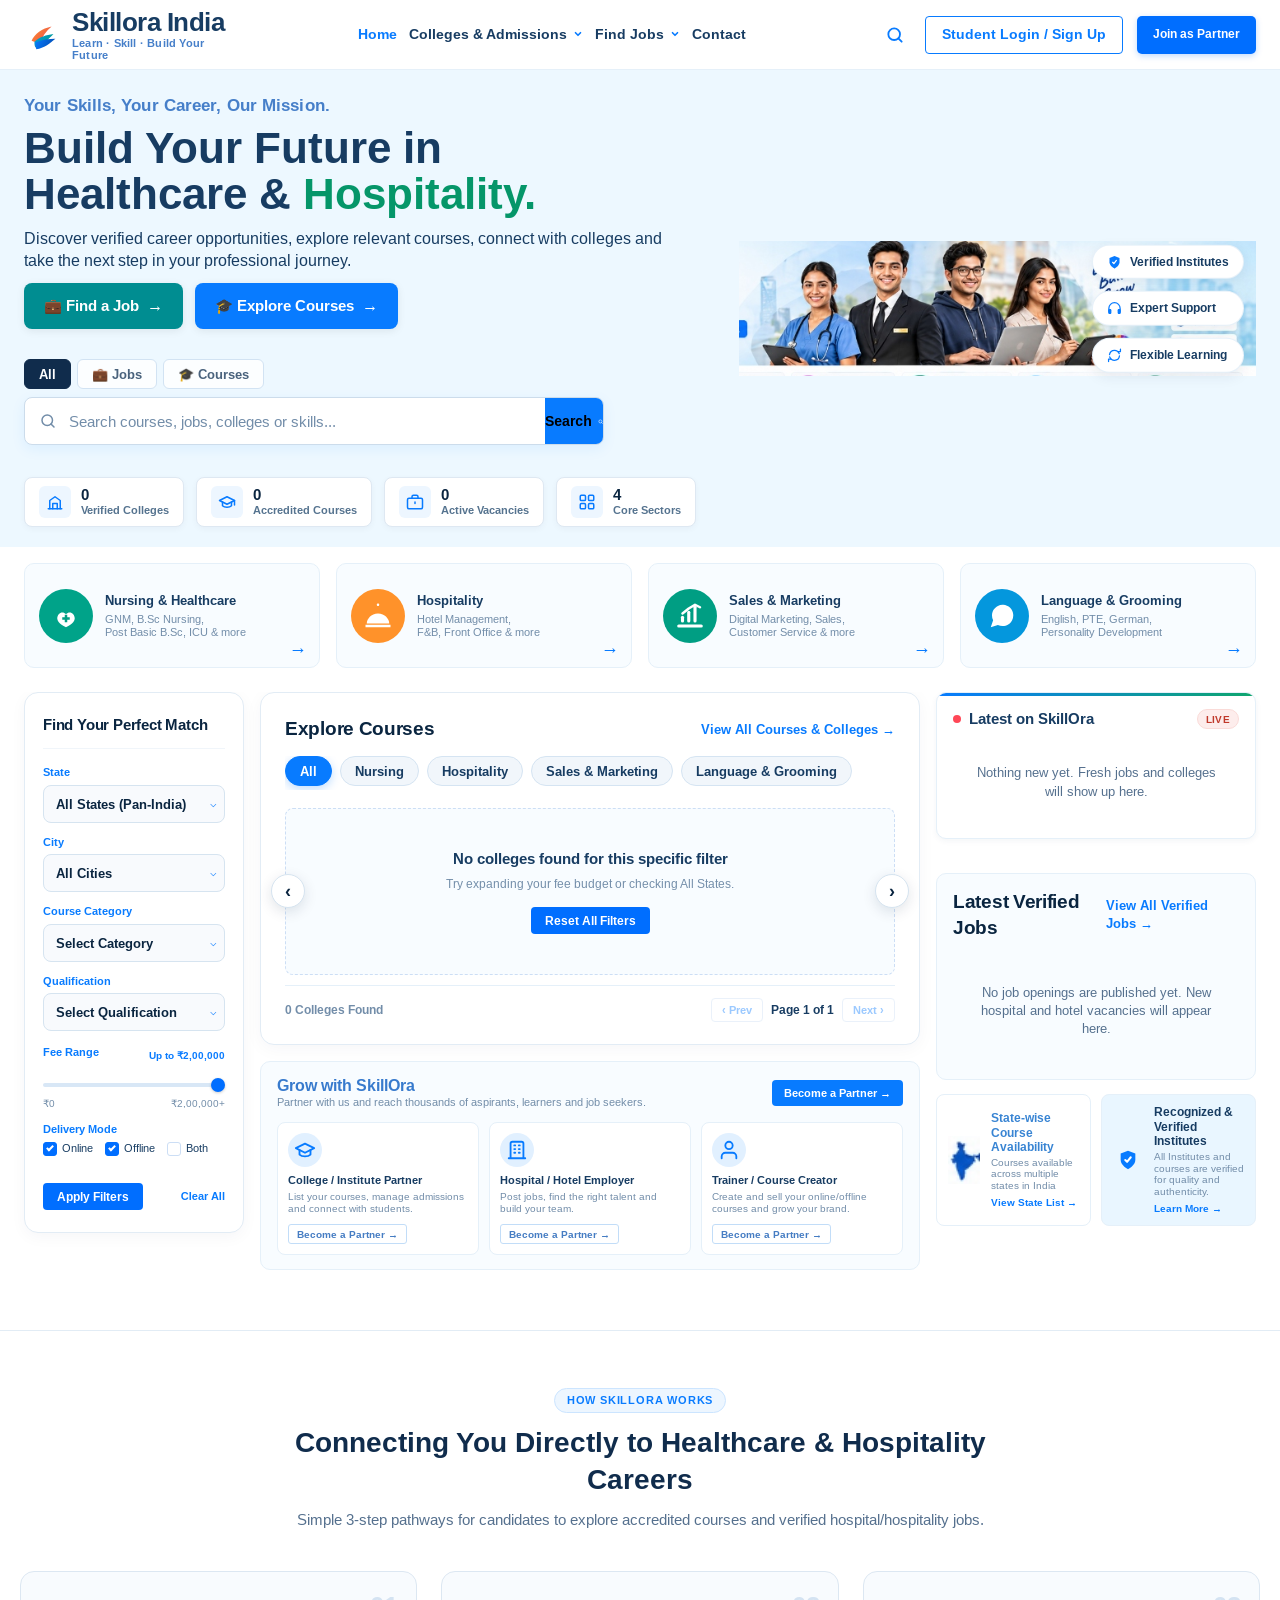
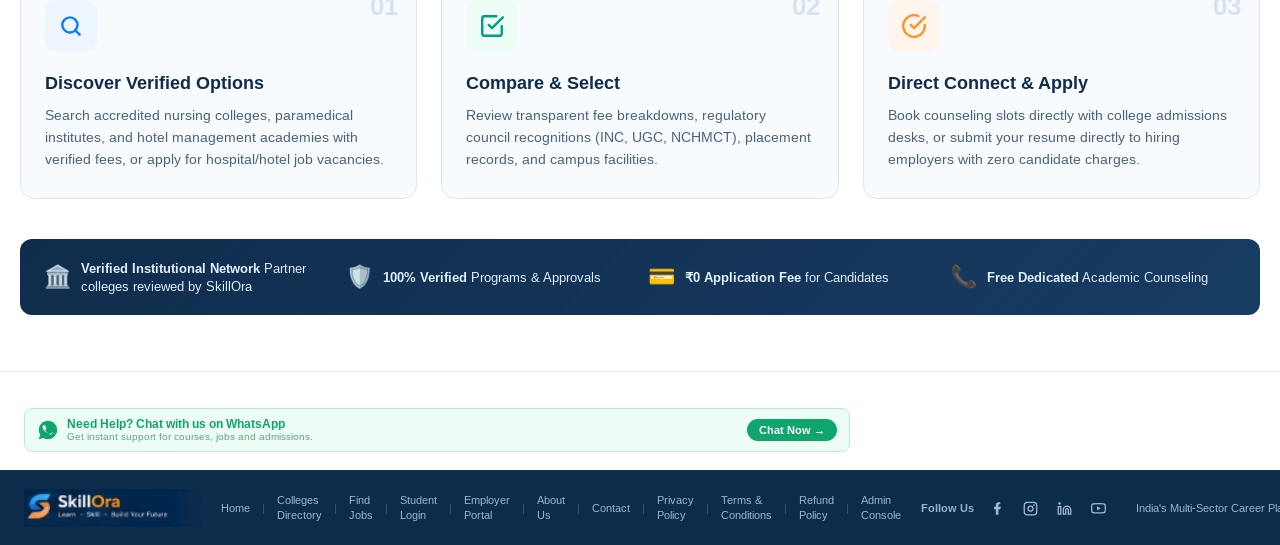
==== commit 8235b185: "feat(security): enterprise Supabase RLS schema, client anon-auth overhaul, private resume vault, and" ====
--- a/index.html
+++ b/index.html
@@ -10,6 +10,7 @@
   <link rel="preconnect" href="https://fonts.gstatic.com" crossorigin>
   <link href="https://fonts.googleapis.com/css2?family=Arimo:ital,wght@0,400..700;1,400..700&family=Caveat:wght@600;700&display=swap" rel="stylesheet">
   <link rel="stylesheet" href="styles.css">
+  <script src="data/config.js"></script>
   <script src="data/auth_db.js"></script>
 </head>
 <body>
@@ -66,7 +67,7 @@
               <svg class="chevron-icon" viewBox="0 0 12 12" fill="none"><path d="M3 4.5L6 7.5L9 4.5" stroke="#087BFF" stroke-width="2" stroke-linecap="round" stroke-linejoin="round"/></svg>
             </a>
             <div class="dropdown-menu">
-              <a href="colleges.html" class="dropdown-item highlight-link"><span>Directory of 488+ Colleges →</span></a>
+              <a href="colleges.html" class="dropdown-item highlight-link"><span>College Directory →</span></a>
               <a href="colleges.html?sector=Nursing" class="dropdown-item">
                 <span class="cat-dot dot-teal"></span>
                 <span>Nursing & Healthcare</span>
@@ -185,41 +186,16 @@
         
         <div class="ticker-live-badge">
           <span class="live-pulse-dot"></span>
-          <span class="live-badge-text">2026 LIVE UPDATES</span>
+          <span class="live-badge-text">LATEST</span>
         </div>
 
         <div class="top-ticker-track-wrap">
-          <div class="top-ticker-track" id="top-ticker-track">
-            <div class="top-ticker-item" onclick="window.location.href='colleges.html?sector=Nursing'" role="button" tabindex="0">
-              <span class="t-tag t-tag-red">ADMISSIONS 2026</span>
-              <span class="t-text">B.Sc & GNM Nursing Central Counseling & Direct Seat Booking Active across 18 States</span>
-              <span class="t-date">Oct 18, 2026</span>
-              <span class="t-arrow">Explore Colleges →</span>
-            </div>
-            <div class="top-ticker-item" onclick="window.location.href='jobs.html?sector=Healthcare'" role="button" tabindex="0">
-              <span class="t-tag t-tag-green">HOSPITAL HIRING</span>
-              <span class="t-text">Verified Walk-In Drives: Staff Nurse, ICU, Front Desk & F&B Positions Open Now</span>
-              <span class="t-date">Oct 18, 2026</span>
-              <span class="t-arrow">Explore Jobs →</span>
-            </div>
-            <div class="top-ticker-item" onclick="window.location.href='colleges.html?sector=Hospitality'" role="button" tabindex="0">
-              <span class="t-tag t-tag-orange">HOTEL MANAGEMENT</span>
-              <span class="t-text">NCHMCT 2026: Hotel Management, Culinary Arts & F&B New Session Batches Open</span>
-              <span class="t-date">Oct 17, 2026</span>
-              <span class="t-arrow">Explore Colleges →</span>
-            </div>
-            <div class="top-ticker-item" onclick="window.location.href='colleges.html?sector=Nursing'" role="button" tabindex="0">
-              <span class="t-tag t-tag-blue">FREE COUNSELING</span>
-              <span class="t-text">State Nursing Scholarship & Seat Allotment Helpline: Call +91 0000000000</span>
-              <span class="t-date">Oct 16, 2026</span>
-              <span class="t-arrow">Get Counseling →</span>
-            </div>
-          </div>
+          <div class="top-ticker-track" id="top-ticker-track"></div>
         </div>
 
         <div class="ticker-action-btn-wrap">
           <button class="btn-all-notices" onclick="window.location.href='colleges.html'">
-            <span>Explore All Colleges (488+)</span>
+            <span>Explore All Colleges</span>
             <span>⚡</span>
           </button>
         </div>
@@ -298,7 +274,7 @@
           <!-- Hero Highlights / Metrics Row -->
           <div class="hero-highlights">
             
-            <div class="highlight-item" title="488+ Verified & Inspected Institutes across India">
+            <div class="highlight-item" title="Verified partner institutes on SkillOra">
               <span class="highlight-icon">
                 <svg width="18" height="18" viewBox="0 0 24 24" fill="none">
                   <path d="M3 21H21" stroke="#087BFF" stroke-width="2" stroke-linecap="round"/>
@@ -307,12 +283,12 @@
                 </svg>
               </span>
               <div class="highlight-text">
-                <strong class="highlight-num">488+</strong>
+                <strong class="highlight-num" data-live-college-count>0</strong>
                 <span class="highlight-label">Verified Colleges</span>
               </div>
             </div>
 
-            <div class="highlight-item" title="450+ Accredited Degree & Diploma Courses">
+            <div class="highlight-item" title="Courses offered by partner colleges">
               <span class="highlight-icon">
                 <svg width="18" height="18" viewBox="0 0 24 24" fill="none">
                   <path d="M22 10L12 5L2 10L12 15L22 10Z" stroke="#087BFF" stroke-width="2" stroke-linecap="round" stroke-linejoin="round"/>
@@ -321,7 +297,7 @@
                 </svg>
               </span>
               <div class="highlight-text">
-                <strong class="highlight-num">450+</strong>
+                <strong class="highlight-num" data-live-course-count>0</strong>
                 <span class="highlight-label">Accredited Courses</span>
               </div>
             </div>
@@ -335,7 +311,7 @@
                 </svg>
               </span>
               <div class="highlight-text">
-                <strong class="highlight-num">25+</strong>
+                <strong class="highlight-num" data-live-job-count>0</strong>
                 <span class="highlight-label">Active Vacancies</span>
               </div>
             </div>
@@ -655,7 +631,7 @@
           <div class="section-title-row">
             <h2 class="section-heading">Explore Courses</h2>
             <a href="colleges.html" class="view-all-link">
-              View All Courses & Colleges (488+) →
+              View All Courses & Colleges →
             </a>
           </div>
 
@@ -677,146 +653,6 @@
 
             <div class="courses-grid" id="courses-grid">
               
-              <!-- COURSE 1: GNM Nursing -->
-              <article class="course-card" data-category="Nursing" data-fee="45000" data-mode="Both" data-duration="3 Years">
-                <div class="course-img-wrap">
-                  <img src="assets/places/campus_nursing_1.jpg" alt="Sunrise College of Nursing Campus" class="course-thumb">
-                  <span class="verified-inst-badge">
-                    <svg width="10" height="10" viewBox="0 0 24 24" fill="none"><path d="M5 13L9 17L19 7" stroke="#FFFFFF" stroke-width="3" stroke-linecap="round" stroke-linejoin="round"/></svg>
-                    <span>Verified Institute</span>
-                  </span>
-                </div>
-                <div class="course-body">
-                  <h3 class="course-title">GNM – General Nursing & Midwifery</h3>
-                  <div class="course-meta-item">
-                    <span class="meta-icon icon-teal">
-                      <svg width="12" height="12" viewBox="0 0 24 24" fill="none"><rect x="3" y="4" width="18" height="18" rx="2" stroke="#5FBAAE" stroke-width="2"/><path d="M16 2V6" stroke="#5FBAAE" stroke-width="2"/><path d="M8 2V6" stroke="#5FBAAE" stroke-width="2"/><path d="M3 10H21" stroke="#5FBAAE" stroke-width="2"/></svg>
-                    </span>
-                    <span class="meta-text">Duration: 3 Years</span>
-                  </div>
-                  <div class="course-meta-item">
-                    <span class="meta-icon icon-gold">
-                      <svg width="12" height="12" viewBox="0 0 24 24" fill="none"><rect x="2" y="6" width="20" height="14" rx="2" stroke="#EBBE61" stroke-width="2"/><path d="M16 13C16 14.1 16.9 15 18 15H22V11H18C16.9 11 16 11.9 16 13Z" stroke="#EBBE61" stroke-width="2"/></svg>
-                    </span>
-                    <span class="meta-text">Fee starts at: <strong>₹ 45,000</strong></span>
-                  </div>
-                  <div class="course-mode-row">
-                    <span class="mode-tag"><span class="mode-bullet">🏢</span> Offline</span>
-                    <span class="mode-tag"><span class="mode-bullet">🌐</span> Online</span>
-                  </div>
-                  <div class="course-provider">Sunrise College of Nursing</div>
-                  <button class="btn btn-view-course" onclick="window.location.href='colleges.html?collegeId=1'">
-                    <span>View College & Fees</span>
-                    <span class="btn-arrow">→</span>
-                  </button>
-                </div>
-              </article>
-
-              <!-- COURSE 2: Hotel Management -->
-              <article class="course-card" data-category="Hospitality" data-fee="35000" data-mode="Both" data-duration="1 Year">
-                <div class="course-img-wrap">
-                  <img src="assets/places/campus_hotel_1.jpg" alt="Global Hospitality Institute Campus" class="course-thumb">
-                  <span class="verified-inst-badge">
-                    <svg width="10" height="10" viewBox="0 0 24 24" fill="none"><path d="M5 13L9 17L19 7" stroke="#FFFFFF" stroke-width="3" stroke-linecap="round" stroke-linejoin="round"/></svg>
-                    <span>Verified Institute</span>
-                  </span>
-                </div>
-                <div class="course-body">
-                  <h3 class="course-title">Hotel Management (Diploma)</h3>
-                  <div class="course-meta-item">
-                    <span class="meta-icon icon-teal">
-                      <svg width="12" height="12" viewBox="0 0 24 24" fill="none"><rect x="3" y="4" width="18" height="18" rx="2" stroke="#5FBAAE" stroke-width="2"/><path d="M16 2V6" stroke="#5FBAAE" stroke-width="2"/><path d="M8 2V6" stroke="#5FBAAE" stroke-width="2"/><path d="M3 10H21" stroke="#5FBAAE" stroke-width="2"/></svg>
-                    </span>
-                    <span class="meta-text">Duration: 1 Year</span>
-                  </div>
-                  <div class="course-meta-item">
-                    <span class="meta-icon icon-gold">
-                      <svg width="12" height="12" viewBox="0 0 24 24" fill="none"><rect x="2" y="6" width="20" height="14" rx="2" stroke="#EBBE61" stroke-width="2"/><path d="M16 13C16 14.1 16.9 15 18 15H22V11H18C16.9 11 16 11.9 16 13Z" stroke="#EBBE61" stroke-width="2"/></svg>
-                    </span>
-                    <span class="meta-text">Fee starts at: <strong>₹ 35,000</strong></span>
-                  </div>
-                  <div class="course-mode-row">
-                    <span class="mode-tag"><span class="mode-bullet">🏢</span> Offline</span>
-                    <span class="mode-tag"><span class="mode-bullet">🌐</span> Online</span>
-                  </div>
-                  <div class="course-provider">Global Hospitality Institute</div>
-                  <button class="btn btn-view-course" onclick="window.location.href='colleges.html?collegeId=2'">
-                    <span>View College & Fees</span>
-                    <span class="btn-arrow">→</span>
-                  </button>
-                </div>
-              </article>
-
-              <!-- COURSE 3: Sales & Digital Marketing -->
-              <article class="course-card" data-category="Sales & Marketing" data-fee="22000" data-mode="Both" data-duration="6 Months">
-                <div class="course-img-wrap">
-                  <img src="assets/places/campus_sales_1.jpg" alt="SkillOra Business Academy Building" class="course-thumb">
-                  <span class="verified-inst-badge">
-                    <svg width="10" height="10" viewBox="0 0 24 24" fill="none"><path d="M5 13L9 17L19 7" stroke="#FFFFFF" stroke-width="3" stroke-linecap="round" stroke-linejoin="round"/></svg>
-                    <span>Verified Institute</span>
-                  </span>
-                </div>
-                <div class="course-body">
-                  <h3 class="course-title">Professional Sales & Marketing</h3>
-                  <div class="course-meta-item">
-                    <span class="meta-icon icon-teal">
-                      <svg width="12" height="12" viewBox="0 0 24 24" fill="none"><rect x="3" y="4" width="18" height="18" rx="2" stroke="#5FBAAE" stroke-width="2"/><path d="M16 2V6" stroke="#5FBAAE" stroke-width="2"/><path d="M8 2V6" stroke="#5FBAAE" stroke-width="2"/><path d="M3 10H21" stroke="#5FBAAE" stroke-width="2"/></svg>
-                    </span>
-                    <span class="meta-text">Duration: 6 Months</span>
-                  </div>
-                  <div class="course-meta-item">
-                    <span class="meta-icon icon-gold">
-                      <svg width="12" height="12" viewBox="0 0 24 24" fill="none"><rect x="2" y="6" width="20" height="14" rx="2" stroke="#EBBE61" stroke-width="2"/><path d="M16 13C16 14.1 16.9 15 18 15H22V11H18C16.9 11 16 11.9 16 13Z" stroke="#EBBE61" stroke-width="2"/></svg>
-                    </span>
-                    <span class="meta-text">Fee starts at: <strong>₹ 22,000</strong></span>
-                  </div>
-                  <div class="course-mode-row">
-                    <span class="mode-tag"><span class="mode-bullet">🏢</span> Offline</span>
-                    <span class="mode-tag"><span class="mode-bullet">🌐</span> Online</span>
-                  </div>
-                  <div class="course-provider">SkillOra Business Academy</div>
-                  <button class="btn btn-view-course" onclick="window.location.href='colleges.html?collegeId=3'">
-                    <span>View College & Fees</span>
-                    <span class="btn-arrow">→</span>
-                  </button>
-                </div>
-              </article>
-
-              <!-- COURSE 4: Language & Professional Grooming -->
-              <article class="course-card" data-category="Language" data-fee="15000" data-mode="Both" data-duration="3 Months">
-                <div class="course-img-wrap">
-                  <img src="assets/places/campus_language_1.jpg" alt="Apex Communication Center Campus" class="course-thumb">
-                  <span class="verified-inst-badge">
-                    <svg width="10" height="10" viewBox="0 0 24 24" fill="none"><path d="M5 13L9 17L19 7" stroke="#FFFFFF" stroke-width="3" stroke-linecap="round" stroke-linejoin="round"/></svg>
-                    <span>Verified Institute</span>
-                  </span>
-                </div>
-                <div class="course-body">
-                  <h3 class="course-title">Spoken English & Professional Grooming</h3>
-                  <div class="course-meta-item">
-                    <span class="meta-icon icon-teal">
-                      <svg width="12" height="12" viewBox="0 0 24 24" fill="none"><rect x="3" y="4" width="18" height="18" rx="2" stroke="#5FBAAE" stroke-width="2"/><path d="M16 2V6" stroke="#5FBAAE" stroke-width="2"/><path d="M8 2V6" stroke="#5FBAAE" stroke-width="2"/><path d="M3 10H21" stroke="#5FBAAE" stroke-width="2"/></svg>
-                    </span>
-                    <span class="meta-text">Duration: 3 Months</span>
-                  </div>
-                  <div class="course-meta-item">
-                    <span class="meta-icon icon-gold">
-                      <svg width="12" height="12" viewBox="0 0 24 24" fill="none"><rect x="2" y="6" width="20" height="14" rx="2" stroke="#EBBE61" stroke-width="2"/><path d="M16 13C16 14.1 16.9 15 18 15H22V11H18C16.9 11 16 11.9 16 13Z" stroke="#EBBE61" stroke-width="2"/></svg>
-                    </span>
-                    <span class="meta-text">Fee starts at: <strong>₹ 15,000</strong></span>
-                  </div>
-                  <div class="course-mode-row">
-                    <span class="mode-tag"><span class="mode-bullet">🏢</span> Offline</span>
-                    <span class="mode-tag"><span class="mode-bullet">🌐</span> Online</span>
-                  </div>
-                  <div class="course-provider">Apex Communication Center</div>
-                  <button class="btn btn-view-course" onclick="window.location.href='colleges.html?collegeId=4'">
-                    <span>View College & Fees</span>
-                    <span class="btn-arrow">→</span>
-                  </button>
-                </div>
-              </article>
-
             </div>
 
             <button class="carousel-nav-btn next-btn" id="courses-next-btn" onclick="slideCourses(1)" aria-label="Next Courses">
@@ -827,10 +663,10 @@
 
           <!-- Catalog Pagination & Real-time Count -->
           <div class="catalog-pagination-row" id="catalog-pagination-row">
-            <span class="catalog-count-badge" id="catalog-count-badge">Showing 8 of 488 Verified Colleges</span>
+            <span class="catalog-count-badge" id="catalog-count-badge">Loading colleges…</span>
             <div class="catalog-nav-controls">
               <button class="btn btn-page-prev" id="page-prev-btn" onclick="changeCatalogPage(-1)" disabled>‹ Prev</button>
-              <span class="page-indicator" id="page-indicator">Page 1 of 107</span>
+              <span class="page-indicator" id="page-indicator">Page 1 of 1</span>
               <button class="btn btn-page-next" id="page-next-btn" onclick="changeCatalogPage(1)">Next ›</button>
             </div>
           </div>
@@ -924,42 +760,12 @@
           <div class="bulletin-header-row">
             <div class="bulletin-title-group">
               <span class="bulletin-live-dot"></span>
-              <h3 class="bulletin-heading">Latest Official Bulletins</h3>
-            </div>
-            <span class="bulletin-badge-today">UPDATED TODAY</span>
-          </div>
-
-          <div class="bulletin-list">
-            <div class="bulletin-item" onclick="openLatestNoticeModal(1)" role="button" tabindex="0">
-              <div class="bulletin-item-top">
-                <span class="b-cat-pill cat-nursing">Admissions 2026</span>
-                <span class="b-date">Today, 18 Oct</span>
-              </div>
-              <h4 class="b-title">B.Sc & GNM Nursing Central Counseling & Direct Seat Allocation Active</h4>
-              <p class="b-snippet">Verified admission registration window open across Maharashtra, Karnataka, UP & Delhi NCR.</p>
-              <span class="b-link">Read Full Notification →</span>
-            </div>
-
-            <div class="bulletin-item" onclick="openLatestNoticeModal(2)" role="button" tabindex="0">
-              <div class="bulletin-item-top">
-                <span class="b-cat-pill cat-hospital">Hospital Hiring</span>
-                <span class="b-date">17 Oct 2026</span>
-              </div>
-              <h4 class="b-title">120 Staff Nurse & ICU Posts at City Hospital & Research Centre</h4>
-              <p class="b-snippet">Immediate walk-in interviews scheduled with verified salary packages of ₹18k–40k/month.</p>
-              <span class="b-link">View Vacancy Details →</span>
-            </div>
-
-            <div class="bulletin-item" onclick="openLatestNoticeModal(3)" role="button" tabindex="0">
-              <div class="bulletin-item-top">
-                <span class="b-cat-pill cat-hotel">Hospitality Batch</span>
-                <span class="b-date">16 Oct 2026</span>
-              </div>
-              <h4 class="b-title">NCHMCT JEE 2026: Hotel Management & Culinary Arts Registration</h4>
-              <p class="b-snippet">100% placement-backed professional diploma and degree admissions open for 2026 batch.</p>
-              <span class="b-link">Check Eligibility & Fees →</span>
-            </div>
-          </div>
+              <h3 class="bulletin-heading">Latest on SkillOra</h3>
+            </div>
+            <span class="bulletin-badge-today">LIVE</span>
+          </div>
+
+          <div class="bulletin-list" id="bulletin-list"></div>
         </div>
 
         <!-- Latest Verified Jobs Card -->
@@ -967,122 +773,12 @@
           <div class="section-title-row">
             <h2 class="section-heading">Latest Verified Jobs</h2>
             <a href="jobs.html" class="view-all-link">
-              View All Verified Jobs (6 Openings) →
+              View All Verified Jobs →
             </a>
           </div>
 
           <!-- Job Listings Stack (4 Jobs with Real Place Photos) -->
-          <div class="job-items-stack" id="job-items-stack">
-            
-            <!-- Job 1 -->
-            <article class="job-item">
-              <div class="job-logo-col">
-                <div class="job-logo-box">
-                  <img src="assets/places/job_hospital_1.jpg" alt="City Hospital & Research Centre Campus" class="job-logo-img">
-                </div>
-                <div class="job-verified-tag">
-                  <svg width="10" height="10" viewBox="0 0 24 24" fill="none"><path d="M5 13L9 17L19 7" stroke="#0FA66D" stroke-width="3" stroke-linecap="round" stroke-linejoin="round"/></svg>
-                  <span>Verified Place</span>
-                </div>
-              </div>
-              <div class="job-info-col">
-                <h3 class="job-title">Staff Nurse (GNM/B.Sc)</h3>
-                <div class="job-company">City Hospital & Research Centre</div>
-                <div class="job-location">📍 Lucknow, Uttar Pradesh</div>
-                <div class="job-salary-row">
-                  <span class="job-salary">💰 ₹ 18,000 - 28,000/month</span>
-                  <span class="job-type-badge">💼 Full Time</span>
-                </div>
-              </div>
-              <div class="job-action-col">
-                <button class="btn btn-apply-job" onclick="window.location.href='jobs.html?jobId=1'">
-                  Apply Now
-                </button>
-              </div>
-            </article>
-
-            <!-- Job 2 -->
-            <article class="job-item">
-              <div class="job-logo-col">
-                <div class="job-logo-box">
-                  <img src="assets/places/job_hospital_2.jpg" alt="Metro Multispecialty Hospital Facility" class="job-logo-img">
-                </div>
-                <div class="job-verified-tag">
-                  <svg width="10" height="10" viewBox="0 0 24 24" fill="none"><path d="M5 13L9 17L19 7" stroke="#0FA66D" stroke-width="3" stroke-linecap="round" stroke-linejoin="round"/></svg>
-                  <span>Verified Place</span>
-                </div>
-              </div>
-              <div class="job-info-col">
-                <h3 class="job-title">ICU Nurse</h3>
-                <div class="job-company">Metro Multispecialty Hospital</div>
-                <div class="job-location">📍 Delhi, Delhi</div>
-                <div class="job-salary-row">
-                  <span class="job-salary">💰 ₹ 25,000 - 40,000/month</span>
-                  <span class="job-type-badge">💼 Full Time</span>
-                </div>
-              </div>
-              <div class="job-action-col">
-                <button class="btn btn-apply-job" onclick="window.location.href='jobs.html?jobId=2'">
-                  Apply Now
-                </button>
-              </div>
-            </article>
-
-            <!-- Job 3 -->
-            <article class="job-item">
-              <div class="job-logo-col">
-                <div class="job-logo-box">
-                  <img src="assets/places/job_hotel_1.jpg" alt="Grand Vista Hotel & Resort Building" class="job-logo-img">
-                </div>
-                <div class="job-verified-tag">
-                  <svg width="10" height="10" viewBox="0 0 24 24" fill="none"><path d="M5 13L9 17L19 7" stroke="#0FA66D" stroke-width="3" stroke-linecap="round" stroke-linejoin="round"/></svg>
-                  <span>Verified Place</span>
-                </div>
-              </div>
-              <div class="job-info-col">
-                <h3 class="job-title">Front Office Executive</h3>
-                <div class="job-company">Grand Vista Hotel</div>
-                <div class="job-location">📍 Jaipur, Rajasthan</div>
-                <div class="job-salary-row">
-                  <span class="job-salary">💰 ₹ 16,000 - 22,000/month</span>
-                  <span class="job-type-badge">💼 Full Time</span>
-                </div>
-              </div>
-              <div class="job-action-col">
-                <button class="btn btn-apply-job" onclick="window.location.href='jobs.html?jobId=3'">
-                  Apply Now
-                </button>
-              </div>
-            </article>
-
-            <!-- Job 4 -->
-            <article class="job-item">
-              <div class="job-logo-col">
-                <div class="job-logo-box">
-                  <img src="assets/places/job_hotel_2.jpg" alt="The Royal Hotel Luxury Building" class="job-logo-img">
-                </div>
-                <div class="job-verified-tag">
-                  <svg width="10" height="10" viewBox="0 0 24 24" fill="none"><path d="M5 13L9 17L19 7" stroke="#0FA66D" stroke-width="3" stroke-linecap="round" stroke-linejoin="round"/></svg>
-                  <span>Verified Place</span>
-                </div>
-              </div>
-              <div class="job-info-col">
-                <h3 class="job-title">F&B Service Staff</h3>
-                <div class="job-company">The Royal Hotel</div>
-                <div class="job-location">📍 Bengaluru, Karnataka</div>
-                <div class="job-salary-row">
-                  <span class="job-salary">💰 ₹ 12,000 - 18,000/month</span>
-                  <span class="job-type-badge">💼 Full Time</span>
-                </div>
-              </div>
-              <div class="job-action-col">
-                <button class="btn btn-apply-job" onclick="window.location.href='jobs.html?jobId=4'">
-                  Apply Now
-                </button>
-              </div>
-            </article>
-
-          </div>
+          <div class="job-items-stack" id="job-items-stack"></div>
         </div>
 
         <!-- 2 Side-by-Side Trust Highlight Cards -->
@@ -1169,7 +865,7 @@
         <div class="how-trust-banner">
           <div class="trust-badge-item">
             <span class="trust-badge-icon">🏛️</span>
-            <div><strong>488+ Institutional Network</strong> Across 18 States</div>
+            <div><strong>Verified Institutional Network</strong> Partner colleges reviewed by SkillOra</div>
           </div>
           <div class="trust-badge-item">
             <span class="trust-badge-icon">🛡️</span>
@@ -1199,12 +895,7 @@
           <svg width="15" height="15" viewBox="0 0 24 24" fill="none"><path d="M19 20H5C3.89543 20 3 19.1046 3 18V6C3 4.89543 3.89543 4 5 4H19C20.1046 4 21 4.89543 21 6V18C21 19.1046 20.1046 20 19 20Z" stroke="#087BFF" stroke-width="2"/><path d="M7 8H17" stroke="#087BFF" stroke-width="2"/><path d="M7 12H17" stroke="#087BFF" stroke-width="2"/><path d="M7 16H13" stroke="#087BFF" stroke-width="2"/></svg>
           <span>Latest Updates</span>
         </div>
-        <div class="ticker-content" id="ticker-content">
-          <span class="ticker-item">• New Nursing Batch Admissions Open in Maharashtra</span>
-          <span class="ticker-item">• Top 10 In-Demand Jobs in Healthcare Sector</span>
-          <span class="ticker-item">• Hotel Management Course Now Available in Online Mode</span>
-          <a href="javascript:void(0)" class="ticker-item-link" onclick="showToast('Displaying Latest Government & Healthcare Job Notifications')">• Latest Government Job Notifications →</a>
-        </div>
+        <div class="ticker-content" id="ticker-content"></div>
       </div>
 
       <!-- Right: WhatsApp Help Widget -->
@@ -1317,7 +1008,7 @@
           <span class="modal-category-badge badge-green" id="modal-approval-badge">INC Approved</span>
           <span class="photo-verified-pill">📸 Physical Campus Verified</span>
         </div>
-        <h2 class="modal-title" id="modal-course-title">Sunrise College of Nursing</h2>
+        <h2 class="modal-title" id="modal-course-title">—</h2>
         <div class="modal-institute-name" id="modal-course-institute">Mumbai, Maharashtra • Est. 2012</div>
       </div>
 
@@ -1343,7 +1034,7 @@
           <p id="modal-course-desc">Leading accredited institution offering intensive hands-on lab training, experienced hospital mentors, and high placement ratios.</p>
           <ul class="modal-bullet-list">
             <li>✔ Complete clinical & practical rotational internships in tier-1 partner hospitals/companies</li>
-            <li>✔ 100% Placement assistance with top corporate healthcare and hospitality chains</li>
+            <li>✔ Placement assistance through SkillOra partner employers</li>
             <li>✔ Zero-cost educational financing and state scholarship assistance available</li>
           </ul>
         </div>
@@ -1483,7 +1174,7 @@
             </div>
             <div class="receipt-row">
               <span class="rc-lbl">Target Institution:</span>
-              <strong id="receipt-college-name" class="rc-val">Sunrise College of Nursing</strong>
+              <strong id="receipt-college-name" class="rc-val">—</strong>
             </div>
             <div class="receipt-row">
               <span class="rc-lbl">Annual Fee:</span>
@@ -1525,7 +1216,7 @@
           <span class="photo-verified-pill">🏥 Facility Verified</span>
         </div>
         <h2 class="modal-title" id="modal-job-title">Staff Nurse (GNM/B.Sc)</h2>
-        <div class="modal-institute-name" id="modal-job-company">City Hospital & Research Centre • Lucknow</div>
+        <div class="modal-institute-name" id="modal-job-company">—</div>
       </div>
       <div class="modal-body">
         <div class="modal-info-grid">
@@ -1576,7 +1267,7 @@
             </div>
             <div class="receipt-row">
               <span class="rc-lbl">Employer:</span>
-              <strong id="job-receipt-company" class="rc-val">City Hospital & Research Centre</strong>
+              <strong id="job-receipt-company" class="rc-val">—</strong>
             </div>
             <div class="receipt-row">
               <span class="rc-lbl">Interview Status:</span>
--- a/styles.css
+++ b/styles.css
@@ -1796,11 +1796,1355 @@
 
   display: grid; 
-  grid-template-columns: 215px 1fr 390px;+  grid-template-columns: 235px 1fr 340px;+
+  gap: 20px;+
+  padding: 0 24px 24px;+
+}+
++
+/* ==========================================================================+
+   COLUMN 1: FILTER SIDEBAR+
+   ========================================================================== */+
+.filter-sidebar {+
+  width: 100%;+
+}+
++
+.filter-card {+
+  background-color: #FFFFFF;+
+  border: 1.5px solid #E2ECF5;+
+  border-radius: 14px;+
+  padding: 22px 18px;+
+  box-shadow: 0 4px 16px rgba(10, 37, 64, 0.04);+
+}+
++
+.filter-header-title {+
+  font-size: 15px;+
+  font-weight: 800;+
+  color: #0A2540;+
+  margin-bottom: 16px;+
+  padding-bottom: 12px;+
+  border-bottom: 1.5px solid #F0F5FA;+
+  letter-spacing: -0.2px;+
+}+
++
+.filter-field {+
+  margin-bottom: 12px;+
+}+
++
+.filter-label {+
+  display: block;+
+  font-size: 11px;+
+  font-weight: 700;+
+  color: var(--color-primary-blue);+
+  margin-bottom: 4px;+
+}+
++
+.select-wrapper {+
+  position: relative;+
+  width: 100%;+
+}+
++
+.filter-select {+
+  width: 100%;+
+  height: 38px;+
+  background-color: #F8FAFD;+
+  border: 1.5px solid #D6E4F0;+
+  border-radius: 8px;+
+  padding: 0 30px 0 12px;+
+  font-family: var(--font-family);+
+  font-size: 12.5px;+
+  font-weight: 600;+
+  color: #0A2540;+
+  appearance: none;+
+  cursor: pointer;+
+  outline: none;+
+  transition: all 0.2s ease;+
+}+
++
+.filter-select:hover {+
+  background-color: #FFFFFF;+
+  border-color: #B8D1E8;+
+}+
++
+.filter-select:focus {+
+  border-color: var(--color-primary-blue);+
+}+
++
+.select-arrow {+
+  position: absolute;+
+  right: 8px;+
+  top: 50%;+
+  transform: translateY(-50%);+
+  font-size: 11px;+
+  color: var(--color-primary-blue);+
+  pointer-events: none;+
+}+
++
+/* Fee Slider */+
+.fee-range-field {+
+  margin-top: 14px;+
+}+
++
+.fee-label-row {+
+  display: flex;+
+  justify-content: space-between;+
+  align-items: center;+
+  margin-bottom: 6px;+
+}+
++
+.fee-current-val {+
+  font-size: 10px;+
+  font-weight: 700;+
+  color: var(--color-primary-blue);+
+}+
++
+.fee-slider {+
+  width: 100%;+
+  height: 4px;+
+  background: #D8E7F6;+
+  border-radius: 2px;+
+  outline: none;+
+  appearance: none;+
+  cursor: pointer;+
+}+
++
+.fee-slider::-webkit-slider-thumb {+
+  appearance: none;+
+  width: 14px;+
+  height: 14px;+
+  border-radius: 50%;+
+  background: var(--color-accent-blue);+
+  cursor: pointer;+
+  box-shadow: 0 1px 3px rgba(0, 0, 0, 0.2);+
+}+
++
+.fee-minmax-row {+
+  display: flex;+
+  justify-content: space-between;+
+  font-size: 9.5px;+
+  color: var(--text-muted);+
+  margin-top: 4px;+
+}+
++
+/* Delivery Mode Checkboxes */+
+.checkbox-row {+
+  display: flex;+
+  align-items: center;+
+  gap: 12px;+
+  margin-top: 4px;+
+}+
++
+.custom-checkbox {+
+  display: flex;+
+  align-items: center;+
+  gap: 5px;+
+  font-size: 11px;+
+  color: var(--text-dark);+
+  cursor: pointer;+
+  user-select: none;+
+}+
++
+.custom-checkbox input {+
+  display: none;+
+}+
++
+.checkmark {+
+  width: 14px;+
+  height: 14px;+
+  border: 1px solid var(--border-input);+
+  background: #FFFFFF;+
+  border-radius: 3px;+
+  display: inline-block;+
+  position: relative;+
+  transition: var(--transition-fast);+
+}+
++
+.custom-checkbox input:checked + .checkmark {+
+  background-color: var(--color-accent-blue);+
+  border-color: var(--color-accent-blue);+
+}+
++
+.custom-checkbox input:checked + .checkmark::after {+
+  content: '';+
+  position: absolute;+
+  left: 4px;+
+  top: 1px;+
+  width: 4px;+
+  height: 7px;+
+  border: solid white;+
+  border-width: 0 2px 2px 0;+
+  transform: rotate(45deg);+
+}+
++
+/* Filter Actions */+
+.filter-actions-row {+
+  display: flex;+
+  align-items: center;+
+  justify-content: space-between;+
+  margin-top: 16px;+
+  padding-top: 10px;+
+}+
++
+.btn-apply-filters {+
+  background-color: var(--color-accent-blue);+
+  color: #FFFFFF;+
+  font-size: 12px;+
+  font-weight: 700;+
+  padding: 6px 14px;+
+  border-radius: 4px;+
+}+
++
+.btn-apply-filters:hover {+
+  background-color: #0056cc;+
+}+
++
+.btn-clear-filters {+
+  background: none;+
+  border: none;+
+  color: var(--color-primary-blue);+
+  font-size: 11px;+
+  font-weight: 700;+
+  cursor: pointer;+
+}+
++
+.btn-clear-filters:hover {+
+  text-decoration: underline;+
+}+
++
+/* ==========================================================================+
+   COLUMN 2: COURSES & PARTNERSHIPS+
+   ========================================================================== */+
+.courses-and-partnerships {+
+  display: flex;+
+  flex-direction: column; 
   gap: 16px; 
-  padding: 0 24px 20px;+  min-width: 0;+
+}+
++
+.explore-courses-card {+
+  background: #FFFFFF;+
+  border: 1.5px solid #E2ECF5;+
+  border-radius: 14px;+
+  padding: 22px 24px;+
+  box-shadow: 0 4px 18px rgba(10, 37, 64, 0.04);+
+}+
++
+.section-title-row {+
+  display: flex;+
+  justify-content: space-between;+
+  align-items: center;+
+  margin-bottom: 14px;+
+}+
++
+.section-heading {+
+  font-size: 19px;+
+  font-weight: 800;+
+  color: #0A2540;+
+  letter-spacing: -0.3px;+
+}+
++
+.view-all-link {+
+  font-size: 13px;+
+  font-weight: 700;+
+  color: #087BFF;+
+  text-decoration: none;+
+  transition: all var(--transition-fast);+
+}+
++
+.view-all-link:hover {+
+  color: #0056b3;+
+  transform: translateX(3px);+
+  text-decoration: underline;+
+}+
++
+/* Category Pills */+
+.course-pills-row {+
+  display: flex;+
+  align-items: center;+
+  gap: 8px;+
+  overflow-x: auto;+
+  scrollbar-width: none;+
+  padding-bottom: 4px;+
+  margin-bottom: 18px;+
+}+
++
+.course-pills-row::-webkit-scrollbar {+
+  display: none;+
+}+
++
+.pill-btn {+
+  background: #F1F6FB;+
+  border: 1px solid #D5E4F2;+
+  font-family: var(--font-family);+
+  font-size: 12.5px;+
+  font-weight: 700;+
+  color: #173C62;+
+  padding: 6px 14px;+
+  border-radius: 20px;+
+  cursor: pointer;+
+  white-space: nowrap;+
+  transition: all 0.15s ease;+
+}+
++
+.pill-btn:hover {+
+  background-color: #E1EFFC;+
+  border-color: #087BFF;+
+  color: #087BFF;+
+}+
++
+.pill-btn.active {+
+  background-color: #087BFF;+
+  border-color: #087BFF;+
+  color: #FFFFFF;+
+  box-shadow: 0 3px 10px rgba(8, 123, 255, 0.25);+
+}+
++
+/* Course Carousel & Cards */+
+.courses-carousel-wrapper {+
+  position: relative;+
+  display: flex;+
+  align-items: center;+
+}+
++
+.carousel-nav-btn {+
+  background: #FFFFFF;+
+  border: 1.5px solid #D6E4F0;+
+  color: #0A2540;+
+  width: 34px;+
+  height: 34px;+
+  border-radius: 50%;+
+  display: flex;+
+  align-items: center;+
+  justify-content: center;+
+  font-size: 18px;+
+  font-weight: 800;+
+  cursor: pointer;+
+  position: absolute;+
+  z-index: 10;+
+  box-shadow: 0 4px 14px rgba(10, 37, 64, 0.12);+
+  transition: all 0.2s ease;+
+}+
++
+.carousel-nav-btn:hover {+
+  background: #087BFF;+
+  border-color: #087BFF;+
+  color: #FFFFFF;+
+  transform: scale(1.1);+
+  box-shadow: 0 6px 18px rgba(8, 123, 255, 0.3);+
+}+
++
+.prev-btn { left: -14px; }+
+.next-btn { right: -14px; }+
++
+.courses-grid {+
+  display: grid;+
+  grid-template-columns: repeat(3, 1fr);+
+  gap: 20px;+
+  width: 100%;+
+  overflow-x: hidden;+
+  align-items: stretch;+
+  transition: transform var(--transition-normal);+
+}+
++
+.course-card {+
+  background: #FFFFFF;+
+  border: 1.5px solid #E2ECF5;+
+  border-radius: 12px;+
+  overflow: hidden;+
+  display: flex;+
+  flex-direction: column;+
+  height: 100%;+
+  box-shadow: 0 2px 10px rgba(10, 37, 64, 0.04);+
+  transition: transform 0.25s cubic-bezier(0.16, 1, 0.3, 1), +
+              box-shadow 0.25s cubic-bezier(0.16, 1, 0.3, 1), +
+              border-color 0.2s ease;+
+}+
++
+.course-card:hover {+
+  transform: translateY(-5px);+
+  border-color: #087BFF;+
+  box-shadow: 0 12px 28px rgba(8, 123, 255, 0.12), 0 4px 10px rgba(10, 37, 64, 0.04);+
+}+
++
+.course-img-wrap {+
+  width: 100%;+
+  height: 140px;+
+  min-height: 140px;+
+  max-height: 140px;+
+  position: relative;+
+  overflow: hidden;+
+  background-color: #0D2C4B;+
+}+
++
+.course-thumb {+
+  width: 100%;+
+  height: 100%;+
+  object-fit: cover;+
+  display: block;+
+  transition: transform 0.35s ease;+
+}+
++
+.course-card:hover .course-thumb {+
+  transform: scale(1.05);+
+}+
++
+.verified-inst-badge {+
+  position: absolute;+
+  top: 9px;+
+  left: 9px;+
+  background: rgba(10, 37, 64, 0.85);+
+  backdrop-filter: blur(6px);+
+  -webkit-backdrop-filter: blur(6px);+
+  color: #FFFFFF;+
+  font-size: 9.5px;+
+  font-weight: 700;+
+  padding: 3.5px 8px;+
+  border-radius: 6px;+
+  display: flex;+
+  align-items: center;+
+  gap: 4px;+
+  letter-spacing: 0.2px;+
+  max-width: 80%;+
+  white-space: nowrap;+
+  overflow: hidden;+
+  text-overflow: ellipsis;+
+  box-shadow: 0 2px 8px rgba(0,0,0,0.2);+
+  border: 1px solid rgba(255,255,255,0.15);+
+}+
++
+.campus-photo-tag {+
+  position: absolute;+
+  bottom: 8px;+
+  right: 8px;+
+  background: rgba(15, 166, 109, 0.92);+
+  backdrop-filter: blur(4px);+
+  color: #FFFFFF;+
+  font-size: 9.5px;+
+  font-weight: 700;+
+  padding: 3px 8px;+
+  border-radius: 5px;+
+  display: flex;+
+  align-items: center;+
+  gap: 4px;+
+  box-shadow: 0 2px 6px rgba(0,0,0,0.18);+
+}+
++
+.course-body {+
+  padding: 15px 14px 14px;+
+  display: flex;+
+  flex-direction: column;+
+  flex: 1;+
+}+
++
+.course-title {+
+  font-size: 14.5px;+
+  font-weight: 800;+
+  color: #0A2540;+
+  line-height: 1.35;+
+  margin-bottom: 10px;+
+  min-height: 40px;+
+  display: -webkit-box;+
+  -webkit-line-clamp: 2;+
+  -webkit-box-orient: vertical;+
+  overflow: hidden;+
+  text-overflow: ellipsis;+
+  letter-spacing: -0.2px;+
+}+
++
+/* Modern Meta Tags Row */+
+.course-meta-tags-row {+
+  display: flex;+
+  align-items: center;+
+  justify-content: space-between;+
+  gap: 8px;+
+  margin-bottom: 8px;+
+}+
++
+.course-duration-tag {+
+  background: #F1F6FB;+
+  border: 1px solid #DCE6F1;+
+  color: #3B546E;+
+  font-size: 11.5px;+
+  font-weight: 700;+
+  padding: 3px 8px;+
+  border-radius: 6px;+
+  display: inline-flex;+
+  align-items: center;+
+  gap: 4px;+
+  white-space: nowrap;+
+}+
++
+.course-fee-tag {+
+  background: #EDFDF5;+
+  border: 1px solid #B8F2D5;+
+  color: #0FA66D;+
+  font-size: 12.5px;+
+  font-weight: 800;+
+  padding: 3px 8px;+
+  border-radius: 6px;+
+  white-space: nowrap;+
+}+
++
+.course-location-row {+
+  display: flex;+
+  align-items: center;+
+  gap: 5px;+
+  font-size: 11.5px;+
+  font-weight: 600;+
+  color: #64748B;+
+  margin-bottom: 10px;+
+  white-space: nowrap;+
+  overflow: hidden;+
+  text-overflow: ellipsis;+
+}+
++
+.course-location-row .loc-pin {+
+  color: #087BFF;+
+  font-size: 12px;+
+  flex-shrink: 0;+
+}+
++
+.course-location-row .loc-text {+
+  overflow: hidden;+
+  text-overflow: ellipsis;+
+}+
++
+.course-provider {+
+  font-size: 12px;+
+  font-weight: 700;+
+  color: #087BFF;+
+  margin-top: auto;+
+  margin-bottom: 12px;+
+  white-space: nowrap;+
+  overflow: hidden;+
+  text-overflow: ellipsis;+
+  padding-top: 8px;+
+  border-top: 1px solid #F0F5FA;+
+  display: flex;+
+  align-items: center;+
+  gap: 5px;+
+}+
++
+.course-provider .inst-icon {+
+  font-size: 13px;+
+  flex-shrink: 0;+
+}+
++
+.course-provider .inst-name {+
+  overflow: hidden;+
+  text-overflow: ellipsis;+
+}+
++
+.btn-view-course {+
+  width: 100%;+
+  height: 38px;+
+  background: linear-gradient(135deg, #087BFF 0%, #0060DF 100%);+
+  border: none;+
+  border-radius: 8px;+
+  color: #FFFFFF;+
+  font-size: 12.5px;+
+  font-weight: 700;+
+  display: flex;+
+  align-items: center;+
+  justify-content: center;+
+  gap: 6px;+
+  transition: all 0.2s ease;+
+  cursor: pointer;+
+  box-shadow: 0 2px 8px rgba(8, 123, 255, 0.2);+
+}+
++
+.btn-view-course:hover {+
+  background: linear-gradient(135deg, #006CEB 0%, #0050C8 100%);+
+  transform: translateY(-1px);+
+  box-shadow: 0 5px 14px rgba(8, 123, 255, 0.32);+
+}+
++
+/* Grow with SkillOra Partnership Container */+
+.grow-with-skillora-card {+
+  background: var(--color-card-bg);+
+  border: 1px solid var(--border-light);+
+  border-radius: 10px;+
+  padding: 14px 16px;+
+}+
++
+.grow-header-row {+
+  display: flex;+
+  justify-content: space-between;+
+  align-items: center;+
+  margin-bottom: 12px;+
+}+
++
+.grow-intro {+
+  display: flex;+
+  flex-direction: column;+
+}+
++
+.grow-title {+
+  font-size: 16px;+
+  font-weight: 700;+
+  color: #377ACD;+
+  line-height: 1.2;+
+}+
++
+.grow-sub {+
+  font-size: 11px;+
+  color: var(--text-muted);+
+}+
++
+.btn-become-partner-hero {+
+  background-color: var(--color-primary-blue);+
+  color: #FFFFFF;+
+  font-size: 11px;+
+  font-weight: 700;+
+  padding: 6px 12px;+
+  border-radius: 4px;+
+}+
++
+.btn-become-partner-hero:hover {+
+  background-color: #0066df;+
+}+
++
+.partner-cards-grid {+
+  display: grid;+
+  grid-template-columns: repeat(3, 1fr);+
+  gap: 10px;+
+}+
++
+.partner-card {+
+  background: #FFFFFF;+
+  border: 1px solid var(--border-light);+
+  border-radius: 8px;+
+  padding: 10px;+
+  display: flex;+
+  flex-direction: column;+
+  align-items: flex-start;+
+  transition: all var(--transition-fast);+
+}+
++
+.partner-card:hover {+
+  border-color: var(--border-login);+
+  transform: translateY(-2px);+
+}+
++
+.partner-icon-circle {+
+  width: 34px;+
+  height: 34px;+
+  background-color: #E1F0FF;+
+  border-radius: 50%;+
+  display: flex;+
+  align-items: center;+
+  justify-content: center;+
+  margin-bottom: 6px;+
+}+
++
+.partner-card-body {+
+  margin-bottom: 8px;+
+  flex: 1;+
+}+
++
+.partner-card-title {+
+  font-size: 11px;+
+  font-weight: 700;+
+  color: var(--text-dark);+
+  margin-bottom: 2px;+
+}+
++
+.partner-card-desc {+
+  font-size: 10px;+
+  color: var(--text-muted);+
+  line-height: 1.25;+
+}+
++
+.btn-partner-link {+
+  background: none;+
+  border: 1px solid #C2DDF8;+
+  border-radius: 3px;+
+  font-family: var(--font-family);+
+  font-size: 9.5px;+
+  font-weight: 700;+
+  color: #467DC3;+
+  padding: 3px 8px;+
+  cursor: pointer;+
+  transition: all var(--transition-fast);+
+}+
++
+.btn-partner-link:hover {+
+  background-color: var(--color-sky-blue);+
+  border-color: var(--color-primary-blue);+
+  color: var(--color-primary-blue); 
 } 
@@ -1808,133 +3152,2087 @@
 
 /* ========================================================================== 
-   COLUMN 1: FILTER SIDEBAR+   COLUMN 3: JOBS & TRUST HIGHLIGHTS 
    ========================================================================== */ 
-.filter-sidebar {+.jobs-and-trust-column {+
+  display: flex;+
+  flex-direction: column;+
+  gap: 14px;+
+}+
++
+.verified-jobs-card {+
+  background: var(--color-card-bg);+
+  border: 1px solid var(--border-light);+
+  border-radius: 10px;+
+  padding: 14px 16px;+
+}+
++
+.job-items-stack {+
+  display: flex;+
+  flex-direction: column;+
+  gap: 8px;+
+}+
++
+.job-item {+
+  background: #FFFFFF;+
+  border: 1px solid #DCE5ED;+
+  border-radius: 10px;+
+  padding: 12px 14px;+
+  display: flex;+
+  align-items: center;+
+  gap: 14px;+
+  box-shadow: 0 2px 6px rgba(10, 37, 64, 0.04);+
+  transition: all 0.2s cubic-bezier(0.16, 1, 0.3, 1);+
+}+
++
+.job-item:hover {+
+  border-color: #087BFF;+
+  box-shadow: 0 6px 16px rgba(8, 123, 255, 0.1);+
+  transform: translateY(-2px);+
+}+
++
+.job-logo-col {+
+  display: flex;+
+  flex-direction: column;+
+  align-items: center;+
+  gap: 4px;+
+  flex-shrink: 0;+
+}+
++
+.job-logo-box {+
+  width: 58px;+
+  height: 52px;+
+  border-radius: 8px;+
+  display: flex;+
+  align-items: center;+
+  justify-content: center;+
+  overflow: hidden;+
+  border: 1px solid #E2EBF2;+
+}+
++
+.bg-blue-light { background: #E1F0FF; }+
+.bg-red-light { background: #FFE8E8; }+
+.bg-gold-light { background: #FFF3E0; }+
+.bg-purple-light { background: #F3F0FF; }+
++
+.job-logo-img { 
   width: 100%; 
-}-
--
-.filter-card {+  height: 100%;+
+  object-fit: cover;+
+}+
++
+.job-verified-tag {+
+  display: flex;+
+  align-items: center;+
+  gap: 3px;+
+  font-size: 9.5px;+
+  font-weight: 700;+
+  color: #0FA66D;+
+}+
++
+.job-info-col {+
+  flex: 1;+
+  min-width: 0;+
+}+
++
+.job-title {+
+  font-size: 13.5px;+
+  font-weight: 700;+
+  color: #0A2540;+
+  line-height: 1.25;+
+}+
++
+.job-company {+
+  font-size: 12px;+
+  font-weight: 600;+
+  color: #087BFF;+
+  margin: 2px 0;+
+  white-space: nowrap;+
+  overflow: hidden;+
+  text-overflow: ellipsis;+
+}+
++
+.job-location {+
+  font-size: 11px;+
+  color: #55738F;+
+}+
++
+.job-salary-row {+
+  display: flex;+
+  align-items: center;+
+  gap: 8px;+
+  font-size: 11px;+
+  color: #55738F;+
+  margin-top: 4px;+
+}+
++
+.job-salary {+
+  font-weight: 700;+
+  color: #0FA66D;+
+  background: #EDFDF5;+
+  border: 1px solid #B8EED4;+
+  padding: 1px 6px;+
+  border-radius: 4px;+
+}+
++
+.job-type-badge {+
+  font-weight: 600;+
+  color: #55738F;+
+}+
++
+.job-action-col {+
+  flex-shrink: 0;+
+}+
++
+.btn-apply-job {+
+  background-color: var(--color-primary-blue);+
+  color: #FFFFFF;+
+  font-size: 12px;+
+  font-weight: 700;+
+  padding: 7px 14px;+
+  border-radius: 6px;+
+  border: none;+
+  cursor: pointer;+
+  transition: all var(--transition-fast);+
+}+
++
+.btn-apply-job:hover {+
+  background-color: #0064db;+
+  transform: translateY(-1px);+
+  box-shadow: 0 4px 10px rgba(8, 123, 255, 0.2);+
+}+
++
+/* Trust Cards Row (2 Side-by-Side) */+
+.trust-highlights-row {+
+  display: grid;+
+  grid-template-columns: 1fr 1fr;+
+  gap: 10px;+
+}+
++
+.trust-card {+
+  background: #FFFFFF;+
+  border: 1px solid var(--border-light);+
+  border-radius: 8px;+
+  padding: 10px;+
+  display: flex;+
+  gap: 10px;+
+  align-items: center;+
+  cursor: pointer;+
+  transition: all var(--transition-fast);+
+}+
++
+.trust-card:hover {+
+  border-color: var(--border-login);+
+  box-shadow: var(--shadow-sm);+
+  transform: translateY(-2px);+
+}+
++
+.trust-card.cert-trust-card {+
+  background-color: #E9F6FF;+
+}+
++
+.trust-icon-wrap {+
+  flex-shrink: 0;+
+  display: flex;+
+  align-items: center;+
+  justify-content: center;+
+}+
++
+.trust-india-map {+
+  width: 34px;+
+  height: 48px;+
+  object-fit: contain;+
+}+
++
+.shield-badge-icon {+
+  width: 32px;+
+  height: 32px;+
+  display: flex;+
+  align-items: center;+
+  justify-content: center;+
+}+
++
+.trust-text-wrap {+
+  display: flex;+
+  flex-direction: column;+
+  gap: 2px;+
+}+
++
+.trust-title {+
+  font-size: 12px;+
+  font-weight: 700;+
+  line-height: 1.2;+
+}+
++
+.trust-title.text-blue { color: #3884D3; }+
+.trust-title.text-navy { color: var(--text-dark); }+
++
+.trust-desc {+
+  font-size: 9.5px;+
+  color: var(--text-muted);+
+  line-height: 1.25;+
+}+
++
+.trust-link {+
+  font-size: 9.5px;+
+  font-weight: 700;+
+  color: var(--color-primary-blue);+
+  text-decoration: none;+
+  margin-top: 2px;+
+}+
++
+.trust-link:hover {+
+  text-decoration: underline;+
+}+
++
+/* ==========================================================================+
+   5. BOTTOM TICKER & WHATSAPP SUPPORT BAR+
+   ========================================================================== */+
+.bottom-support-bar {+
+  display: grid;+
+  grid-template-columns: 1fr 390px;+
+  gap: 16px;+
+  padding: 0 24px 18px;+
+}+
++
+.updates-ticker-card { 
   background-color: var(--color-sky-subtle); 
   border: 1px solid var(--border-light); 
-  border-radius: 10px;+  border-radius: 8px;+
+  height: 44px;+
+  display: flex;+
+  align-items: center;+
+  padding: 0 14px;+
+  gap: 14px;+
+  overflow: hidden;+
+}+
++
+.ticker-badge {+
+  display: flex;+
+  align-items: center;+
+  gap: 6px;+
+  font-size: 11.5px;+
+  font-weight: 700;+
+  color: var(--color-primary-blue);+
+  white-space: nowrap;+
+  flex-shrink: 0;+
+}+
++
+.ticker-content {+
+  display: flex;+
+  align-items: center;+
+  gap: 20px;+
+  font-size: 11px;+
+  color: var(--text-muted);+
+  white-space: nowrap;+
+  overflow: hidden;+
+  text-overflow: ellipsis;+
+}+
++
+.ticker-item {+
+  color: var(--text-muted);+
+}+
++
+.ticker-item-link {+
+  color: var(--color-primary-blue);+
+  text-decoration: none;+
+  font-weight: 600;+
+}+
++
+.ticker-item-link:hover {+
+  text-decoration: underline;+
+}+
++
+/* WhatsApp Help Card */+
+.whatsapp-help-card {+
+  background-color: var(--wa-bg);+
+  border: 1px solid var(--wa-border);+
+  border-radius: 8px;+
+  height: 44px;+
+  display: flex;+
+  align-items: center;+
+  justify-content: space-between;+
+  padding: 0 12px;+
+  gap: 8px;+
+  cursor: pointer;+
+  transition: all var(--transition-fast);+
+}+
++
+.whatsapp-help-card:hover {+
+  box-shadow: var(--shadow-sm);+
+  transform: translateY(-1px);+
+}+
++
+.wa-icon-circle {+
+  display: flex;+
+  align-items: center;+
+  justify-content: center;+
+  flex-shrink: 0;+
+}+
++
+.wa-text-group {+
+  display: flex;+
+  flex-direction: column;+
+  flex: 1;+
+  min-width: 0;+
+}+
++
+.wa-heading {+
+  font-size: 11.5px;+
+  font-weight: 700;+
+  color: var(--badge-green);+
+  line-height: 1.15;+
+}+
++
+.wa-sub {+
+  font-size: 9.5px;+
+  color: #5FA586;+
+  white-space: nowrap;+
+  overflow: hidden;+
+  text-overflow: ellipsis;+
+}+
++
+.btn-chat-now {+
+  background-color: var(--badge-green);+
+  color: #FFFFFF;+
+  font-size: 11px;+
+  font-weight: 700;+
+  padding: 4px 12px;+
+  border-radius: 14px;+
+  flex-shrink: 0;+
+}+
++
+.btn-chat-now:hover {+
+  background-color: #0b8d5c;+
+}+
++
+/* ==========================================================================+
+   6. FOOTER+
+   ========================================================================== */+
+.site-footer {+
+  width: 100%;+
+  background-color: var(--color-navy-deep);+
+  border-top: 1px solid rgba(255, 255, 255, 0.05);+
+  padding: 18px 0;+
+}+
++
+.footer-container {+
+  max-width: 1600px;+
+  margin: 0 auto;+
+  padding: 0 24px;+
+  display: flex;+
+  align-items: center;+
+  justify-content: space-between;+
+  gap: 20px;+
+}+
++
+.footer-brand {+
+  display: flex;+
+  align-items: center;+
+  flex-shrink: 0;+
+}+
++
+.footer-logo-img {+
+  height: 38px;+
+  width: auto;+
+  object-fit: contain;+
+}+
++
+.footer-nav {+
+  display: flex;+
+  align-items: center;+
+  gap: 12px;+
+}+
++
+.footer-nav a {+
+  font-size: 11px;+
+  color: var(--text-footer);+
+  text-decoration: none;+
+  transition: color var(--transition-fast);+
+}+
++
+.footer-nav a:hover {+
+  color: #FFFFFF;+
+}+
++
+.footer-sep {+
+  color: var(--separator-footer);+
+  font-size: 11px;+
+}+
++
+.footer-right-group {+
+  display: flex;+
+  align-items: center;+
+  gap: 24px;+
+  flex-shrink: 0;+
+}+
++
+.footer-social-row {+
+  display: flex;+
+  align-items: center;+
+  gap: 10px;+
+}+
++
+.social-label {+
+  font-size: 11px;+
+  font-weight: 700;+
+  color: var(--text-social);+
+}+
++
+.social-icons {+
+  display: flex;+
+  align-items: center;+
+  gap: 8px;+
+}+
++
+.social-icon-btn {+
+  width: 26px;+
+  height: 26px;+
+  display: flex;+
+  align-items: center;+
+  justify-content: center;+
+  border-radius: 4px;+
+  transition: transform var(--transition-fast);+
+}+
++
+.social-icon-btn:hover {+
+  transform: translateY(-2px);+
+}+
++
+.social-icon-btn:hover svg path,+
+.social-icon-btn:hover svg rect,+
+.social-icon-btn:hover svg circle,+
+.social-icon-btn:hover svg polygon {+
+  fill: #FFFFFF;+
+  stroke: #FFFFFF;+
+}+
++
+.footer-country-badge {+
+  font-size: 10.5px;+
+  font-weight: 500;+
+  color: var(--text-footer);+
+}+
++
+/* ==========================================================================+
+   7. MODALS, POPUPS & DRAWERS (FULLY WORKING FUNCTIONALITY)+
+   ========================================================================== */+
+.modal-backdrop {+
+  position: fixed;+
+  inset: 0;+
+  background-color: rgba(13, 44, 75, 0.65);+
+  backdrop-filter: blur(4px);+
+  display: flex;+
+  align-items: center;+
+  justify-content: center; 
   padding: 16px; 
-}-
--
-.filter-header-title {+  z-index: 2000;+
+  opacity: 0;+
+  visibility: hidden;+
+  transition: opacity var(--transition-normal), visibility var(--transition-normal);+
+}+
++
+.modal-backdrop.active {+
+  opacity: 1;+
+  visibility: visible;+
+}+
++
+.modal-dialog {+
+  background: #FFFFFF;+
+  border-radius: 12px;+
+  width: 100%;+
+  max-width: 520px;+
+  max-height: 90vh;+
+  overflow-y: auto;+
+  box-shadow: var(--shadow-lg);+
+  padding: 24px;+
+  position: relative;+
+  transform: translateY(20px) scale(0.98);+
+  transition: transform var(--transition-normal);+
+}+
++
+.modal-dialog.modal-lg {+
+  max-width: 680px;+
+}+
++
+.modal-dialog.modal-sm {+
+  max-width: 400px;+
+}+
++
+.modal-backdrop.active .modal-dialog {+
+  transform: translateY(0) scale(1);+
+}+
++
+.modal-close-btn {+
+  position: absolute;+
+  top: 14px;+
+  right: 16px;+
+  background: none;+
+  border: none;+
+  font-size: 20px;+
+  color: var(--text-muted);+
+  cursor: pointer;+
+  transition: color var(--transition-fast);+
+}+
++
+.modal-close-btn:hover {+
+  color: var(--text-dark);+
+}+
++
+.modal-header {+
+  margin-bottom: 16px;+
+}+
++
+.modal-header.text-center {+
+  text-align: center;+
+}+
++
+.modal-category-badge {+
+  display: inline-block;+
+  background-color: var(--color-sky-blue);+
+  color: var(--color-primary-blue);+
+  font-size: 11px;+
+  font-weight: 700;+
+  padding: 3px 8px;+
+  border-radius: 4px;+
+  margin-bottom: 6px;+
+}+
++
+.modal-category-badge.badge-green {+
+  background-color: var(--wa-bg);+
+  color: var(--badge-green);+
+}+
++
+.modal-title {+
+  font-size: 20px;+
+  font-weight: 700;+
+  color: var(--text-dark);+
+  line-height: 1.25;+
+}+
++
+.modal-sub {+
+  font-size: 12px;+
+  color: var(--text-muted);+
+  margin-top: 4px;+
+}+
++
+.modal-institute-name {+
+  font-size: 13px;+
+  font-weight: 600;+
+  color: var(--color-primary-blue);+
+  margin-top: 2px;+
+}+
++
+.modal-info-grid {+
+  display: grid;+
+  grid-template-columns: repeat(4, 1fr);+
+  gap: 10px;+
+  margin-bottom: 16px;+
+}+
++
+.info-pill {+
+  background-color: var(--color-sky-subtle);+
+  border: 1px solid var(--border-light);+
+  border-radius: 6px;+
+  padding: 8px 10px;+
+  display: flex;+
+  flex-direction: column;+
+  gap: 2px;+
+}+
++
+.pill-label {+
+  font-size: 10px;+
+  color: var(--text-muted);+
+}+
++
+.info-pill strong {+
+  font-size: 12px;+
+  color: var(--text-dark);+
+}+
++
+.modal-description-box {+
+  background: #FAFCFE;+
+  border: 1px solid var(--border-light);+
+  border-radius: 8px;+
+  padding: 14px;+
+  margin-bottom: 16px;+
+}+
++
+.modal-description-box h4 {+
+  font-size: 13px;+
+  font-weight: 700;+
+  color: var(--text-dark);+
+  margin-bottom: 6px;+
+}+
++
+.modal-description-box p {+
+  font-size: 12px;+
+  color: var(--text-muted);+
+  line-height: 1.45;+
+  margin-bottom: 8px;+
+}+
++
+.modal-bullet-list {+
+  list-style: none;+
+  font-size: 12px;+
+  color: var(--text-dark);+
+  display: flex;+
+  flex-direction: column;+
+  gap: 4px;+
+}+
++
+/* Modal Form Controls */+
+.modal-form {+
+  display: flex;+
+  flex-direction: column;+
+  gap: 10px;+
+}+
++
+.modal-form h4 {+
+  font-size: 13px;+
+  font-weight: 700;+
+  color: var(--text-dark);+
+  margin-bottom: 4px;+
+}+
++
+.form-group {+
+  display: flex;+
+  flex-direction: column;+
+  gap: 4px;+
+}+
++
+.form-row {+
+  display: grid;+
+  grid-template-columns: 1fr 1fr;+
+  gap: 10px;+
+}+
++
+.input-field {+
+  width: 100%;+
+  height: 38px;+
+  background: #FFFFFF;+
+  border: 1px solid var(--border-input);+
+  border-radius: 6px;+
+  padding: 0 12px;+
+  font-family: var(--font-family);+
+  font-size: 12.5px;+
+  color: var(--text-dark);+
+  outline: none;+
+  transition: border-color var(--transition-fast);+
+}+
++
+.input-field:focus {+
+  border-color: var(--color-primary-blue);+
+}+
++
+.textarea-field {+
+  height: auto;+
+  padding: 10px 12px;+
+}+
++
+.form-sublabel {+
+  font-size: 11px;+
+  font-weight: 600;+
+  color: var(--text-muted);+
+}+
++
+.modal-actions {+
+  display: flex;+
+  gap: 10px;+
+  margin-top: 8px;+
+}+
++
+.btn-primary-submit {+
+  flex: 1;+
+  height: 40px;+
+  background-color: var(--color-primary-blue);+
+  color: #FFFFFF;+
+  font-size: 13px;+
+  font-weight: 700;+
+  border-radius: 6px;+
+}+
++
+.btn-primary-submit:hover {+
+  background-color: #0066df;+
+}+
++
+.btn-secondary-btn {+
+  height: 40px;+
+  padding: 0 16px;+
+  background-color: var(--color-sky-blue);+
+  color: var(--color-primary-blue);+
+  font-size: 12px;+
+  font-weight: 700;+
+  border-radius: 6px;+
+}+
++
+.btn-secondary-btn:hover {+
+  background-color: #dbeeff;+
+}+
++
+.w-full {+
+  width: 100%;+
+}+
++
+.auth-divider {+
+  display: flex;+
+  align-items: center;+
+  text-align: center;+
+  color: var(--text-muted);+
+  font-size: 11px;+
+  margin: 10px 0;+
+}+
++
+.auth-divider::before,+
+.auth-divider::after {+
+  content: '';+
+  flex: 1;+
+  border-bottom: 1px solid var(--border-light);+
+}+
++
+.auth-divider span {+
+  padding: 0 8px;+
+}+
++
+.btn-google-login {+
+  height: 38px;+
+  background-color: #FFFFFF;+
+  border: 1px solid var(--border-input);+
+  border-radius: 6px;+
+  color: var(--text-dark);+
+  font-size: 12px;+
+  font-weight: 600;+
+  display: flex;+
+  align-items: center;+
+  justify-content: center;+
+  gap: 8px;+
+}+
++
+.btn-google-login:hover {+
+  background-color: #F8FAFD;+
+}+
++
+/* Partner & Login Tabs */+
+.partner-type-tabs {+
+  display: flex;+
+  background: var(--color-sky-subtle);+
+  border-radius: 6px;+
+  padding: 3px;+
+  gap: 4px;+
+  margin-bottom: 14px;+
+}+
++
+.ptab {+
+  flex: 1;+
+  background: none;+
+  border: none;+
+  font-family: var(--font-family);+
+  font-size: 11.5px;+
+  font-weight: 700;+
+  color: var(--text-muted);+
+  padding: 8px;+
+  border-radius: 4px;+
+  cursor: pointer;+
+  transition: all var(--transition-fast);+
+}+
++
+.ptab.active {+
+  background: #FFFFFF;+
+  color: var(--color-primary-blue);+
+  box-shadow: var(--shadow-sm);+
+}+
++
+/* State Grid List */+
+.state-grid-list {+
+  display: grid;+
+  grid-template-columns: repeat(2, 1fr);+
+  gap: 12px;+
+}+
++
+.state-item {+
+  background: var(--color-card-bg);+
+  border: 1px solid var(--border-light);+
+  border-radius: 8px;+
+  padding: 12px 14px;+
+  display: flex;+
+  flex-direction: column;+
+  gap: 2px;+
+  cursor: pointer;+
+  transition: all var(--transition-fast);+
+}+
++
+.state-item:hover {+
+  background-color: var(--color-sky-blue);+
+  border-color: var(--border-login);+
+  transform: translateX(3px);+
+}+
++
+.state-name { 
   font-size: 14px; 
+  color: var(--text-dark);+
+}+
++
+.state-count {+
+  font-size: 11.5px;+
+  color: var(--color-primary-blue);+
+}+
++
+/* Verification Steps */+
+.verification-steps {+
+  display: flex;+
+  flex-direction: column;+
+  gap: 14px;+
+}+
++
+.vstep {+
+  display: flex;+
+  gap: 14px;+
+  align-items: flex-start;+
+}+
++
+.vstep-num {+
+  width: 28px;+
+  height: 28px;+
+  background-color: var(--color-primary-blue);+
+  color: #FFFFFF;+
   font-weight: 700; 
-  color: var(--color-primary-blue);-
-  margin-bottom: 14px;-
-}-
--
-.filter-field {-
-  margin-bottom: 12px;-
-}-
--
-.filter-label {+  border-radius: 50%;+
+  display: flex;+
+  align-items: center;+
+  justify-content: center;+
+  flex-shrink: 0;+
+  font-size: 12px;+
+}+
++
+.vstep strong { 
   display: block; 
+  font-size: 13px;+
+  color: var(--text-dark);+
+  margin-bottom: 2px;+
+}+
++
+.vstep p {+
+  font-size: 11.5px;+
+  color: var(--text-muted);+
+  line-height: 1.4;+
+}+
++
+/* WhatsApp Chat Drawer */+
+.whatsapp-chat-drawer {+
+  position: fixed;+
+  right: 24px;+
+  bottom: 24px;+
+  width: 360px;+
+  height: 480px;+
+  background: #ECE5DD;+
+  border-radius: 16px;+
+  box-shadow: 0 8px 30px rgba(0, 0, 0, 0.2);+
+  display: flex;+
+  flex-direction: column;+
+  z-index: 2100;+
+  overflow: hidden;+
+  opacity: 0;+
+  visibility: hidden;+
+  transform: translateY(20px) scale(0.95);+
+  transition: all var(--transition-normal);+
+}+
++
+.whatsapp-chat-drawer.active {+
+  opacity: 1;+
+  visibility: visible;+
+  transform: translateY(0) scale(1);+
+}+
++
+.wa-drawer-header {+
+  background: #075E54;+
+  color: #FFFFFF;+
+  padding: 12px 16px;+
+  display: flex;+
+  align-items: center;+
+  justify-content: space-between;+
+}+
++
+.wa-header-profile {+
+  display: flex;+
+  align-items: center;+
+  gap: 10px;+
+}+
++
+.wa-avatar {+
+  width: 34px;+
+  height: 34px;+
+  border-radius: 50%;+
+  background: #FFFFFF;+
+  display: flex;+
+  align-items: center;+
+  justify-content: center;+
+}+
++
+.wa-meta {+
+  display: flex;+
+  flex-direction: column;+
+}+
++
+.wa-meta strong {+
+  font-size: 13px;+
+}+
++
+.wa-status-text {+
+  font-size: 10px;+
+  opacity: 0.9;+
+}+
++
+.wa-close-btn {+
+  background: none;+
+  border: none;+
+  color: #FFFFFF;+
+  font-size: 18px;+
+  cursor: pointer;+
+}+
++
+.wa-chat-body {+
+  flex: 1;+
+  padding: 14px;+
+  overflow-y: auto;+
+  display: flex;+
+  flex-direction: column;+
+  gap: 10px;+
+}+
++
+.wa-msg {+
+  max-width: 80%;+
+  padding: 8px 12px;+
+  border-radius: 8px;+
+  font-size: 12px;+
+  position: relative;+
+  line-height: 1.35;+
+}+
++
+.wa-incoming {+
+  background: #FFFFFF;+
+  color: #000000;+
+  align-self: flex-start;+
+  box-shadow: 0 1px 2px rgba(0, 0, 0, 0.1);+
+}+
++
+.wa-outgoing {+
+  background: #DCF8C6;+
+  color: #000000;+
+  align-self: flex-end;+
+  box-shadow: 0 1px 2px rgba(0, 0, 0, 0.1);+
+}+
++
+.wa-time {+
+  font-size: 9px;+
+  color: #888888;+
+  text-align: right;+
+  margin-top: 4px;+
+}+
++
+.wa-quick-options {+
+  display: flex;+
+  flex-direction: column;+
+  gap: 6px;+
+  margin-top: 4px;+
+}+
++
+.wa-quick-options button {+
+  background: #FFFFFF;+
+  border: 1px solid #C8D8CC;+
+  border-radius: 16px;+
+  padding: 6px 12px;+
   font-size: 11px; 
-  font-weight: 700;-
-  color: var(--color-primary-blue);-
-  margin-bottom: 4px;-
-}-
--
-.select-wrapper {-
-  position: relative;-
-  width: 100%;-
-}-
--
-.filter-select {-
-  width: 100%;-
-  height: 32px;-
-  background-color: #FFFFFF;-
-  border: 1px solid var(--border-input);-
-  border-radius: 4px;-
-  padding: 0 26px 0 8px;-
-  font-family: var(--font-family);-
-  font-size: 11.5px;-
-  color: var(--text-dark);-
-  appearance: none;+  font-weight: 600;+
+  color: #075E54; 
   cursor: pointer; 
+  text-align: left;+
+  transition: var(--transition-fast);+
+}+
++
+.wa-quick-options button:hover {+
+  background: #DCF8C6;+
+}+
++
+.wa-chat-input-bar {+
+  background: #F0F0F0;+
+  padding: 8px 12px;+
+  display: flex;+
+  align-items: center;+
+  gap: 8px;+
+}+
++
+.wa-chat-input-bar input {+
+  flex: 1;+
+  height: 36px;+
+  background: #FFFFFF;+
+  border: none;+
+  border-radius: 20px;+
+  padding: 0 14px;+
+  font-size: 12px;+
   outline: none; 
-  transition: border-color var(--transition-fast);-
-}-
--
-.filter-select:focus {-
-  border-color: var(--color-primary-blue);-
-}-
--
-.select-arrow {-
-  position: absolute;-
-  right: 8px;-
-  top: 50%;-
-  transform: translateY(-50%);-
-  font-size: 11px;-
-  color: var(--color-primary-blue);+}+
++
+.wa-send-btn {+
+  width: 36px;+
+  height: 36px;+
+  border-radius: 50%;+
+  background: #075E54;+
+  color: #FFFFFF;+
+  border: none;+
+  display: flex;+
+  align-items: center;+
+  justify-content: center;+
+  cursor: pointer;+
+}+
++
+/* Toast Notifications Container */+
+.toast-container {+
+  position: fixed;+
+  top: 80px;+
+  right: 24px;+
+  z-index: 2500;+
+  display: flex;+
+  flex-direction: column;+
+  gap: 10px; 
   pointer-events: none; 
@@ -1942,263 +5240,49 @@
 
  
-/* Fee Slider */-
-.fee-range-field {-
-  margin-top: 14px;-
-}-
--
-.fee-label-row {-
-  display: flex;-
-  justify-content: space-between;-
-  align-items: center;-
-  margin-bottom: 6px;-
-}-
--
-.fee-current-val {-
-  font-size: 10px;-
-  font-weight: 700;-
-  color: var(--color-primary-blue);-
-}-
--
-.fee-slider {-
-  width: 100%;-
-  height: 4px;-
-  background: #D8E7F6;-
-  border-radius: 2px;-
-  outline: none;-
-  appearance: none;-
-  cursor: pointer;-
-}-
--
-.fee-slider::-webkit-slider-thumb {-
-  appearance: none;-
-  width: 14px;-
-  height: 14px;-
-  border-radius: 50%;-
-  background: var(--color-accent-blue);-
-  cursor: pointer;-
-  box-shadow: 0 1px 3px rgba(0, 0, 0, 0.2);-
-}-
--
-.fee-minmax-row {-
-  display: flex;-
-  justify-content: space-between;-
-  font-size: 9.5px;-
-  color: var(--text-muted);-
-  margin-top: 4px;-
-}-
--
-/* Delivery Mode Checkboxes */-
-.checkbox-row {-
-  display: flex;-
-  align-items: center;-
-  gap: 12px;-
-  margin-top: 4px;-
-}-
--
-.custom-checkbox {-
-  display: flex;-
-  align-items: center;-
-  gap: 5px;-
-  font-size: 11px;-
-  color: var(--text-dark);-
-  cursor: pointer;-
-  user-select: none;-
-}-
--
-.custom-checkbox input {-
-  display: none;-
-}-
--
-.checkmark {-
-  width: 14px;-
-  height: 14px;-
-  border: 1px solid var(--border-input);-
-  background: #FFFFFF;-
-  border-radius: 3px;-
-  display: inline-block;-
-  position: relative;-
-  transition: var(--transition-fast);-
-}-
--
-.custom-checkbox input:checked + .checkmark {-
-  background-color: var(--color-accent-blue);-
-  border-color: var(--color-accent-blue);-
-}-
--
-.custom-checkbox input:checked + .checkmark::after {-
-  content: '';-
-  position: absolute;-
-  left: 4px;-
-  top: 1px;-
-  width: 4px;-
-  height: 7px;-
-  border: solid white;-
-  border-width: 0 2px 2px 0;-
-  transform: rotate(45deg);-
-}-
--
-/* Filter Actions */-
-.filter-actions-row {-
-  display: flex;-
-  align-items: center;-
-  justify-content: space-between;-
-  margin-top: 16px;-
-  padding-top: 10px;-
-}-
--
-.btn-apply-filters {-
-  background-color: var(--color-accent-blue);+.toast {+
+  background: #173C62; 
   color: #FFFFFF; 
-  font-size: 12px;-
-  font-weight: 700;-
-  padding: 6px 14px;-
-  border-radius: 4px;-
-}-
--
-.btn-apply-filters:hover {-
-  background-color: #0056cc;-
-}-
--
-.btn-clear-filters {-
-  background: none;-
-  border: none;-
-  color: var(--color-primary-blue);-
-  font-size: 11px;-
-  font-weight: 700;-
-  cursor: pointer;-
-}-
--
-.btn-clear-filters:hover {-
-  text-decoration: underline;+  padding: 12px 18px;+
+  border-radius: 8px;+
+  font-size: 13px;+
+  font-weight: 600;+
+  box-shadow: var(--shadow-lg);+
+  display: flex;+
+  align-items: center;+
+  gap: 10px;+
+  pointer-events: auto;+
+  transform: translateX(120%);+
+  transition: transform var(--transition-normal);+
+}+
++
+.toast.show {+
+  transform: translateX(0);+
+}+
++
+.toast.toast-success {+
+  background: #0FA66D; 
 } 
@@ -2206,2987 +5290,47 @@
 
 /* ========================================================================== 
-   COLUMN 2: COURSES & PARTNERSHIPS+   8. RESPONSIVE BREAKPOINTS (Mobile & Tablet Flexibility) 
    ========================================================================== */ 
-.courses-and-partnerships {-
-  display: flex;-
-  flex-direction: column;-
-  gap: 16px;-
-  min-width: 0;-
-}-
--
-.explore-courses-card {-
-  background: #FFFFFF;-
-  border: 1px solid var(--border-light);-
-  border-radius: 10px;-
-  padding: 16px;-
-}-
--
-.section-title-row {-
-  display: flex;-
-  justify-content: space-between;-
-  align-items: center;-
-  margin-bottom: 12px;-
-}-
--
-.section-heading {-
-  font-size: 17px;-
-  font-weight: 700;-
-  color: var(--text-dark);-
-}-
--
-.view-all-link {-
-  font-size: 12px;-
-  font-weight: 600;-
-  color: var(--color-primary-blue);-
-  text-decoration: none;-
-  transition: transform var(--transition-fast);-
-}-
--
-.view-all-link:hover {-
-  text-decoration: underline;-
-  transform: translateX(2px);-
-}-
--
-/* Category Pills */-
-.course-pills-row {-
-  display: flex;-
-  align-items: center;-
-  gap: 8px;-
-  overflow-x: auto;-
-  scrollbar-width: none;-
-  padding-bottom: 6px;-
-  margin-bottom: 14px;-
-}-
--
-.course-pills-row::-webkit-scrollbar {-
-  display: none;-
-}-
--
-.pill-btn {-
-  background: none;-
-  border: none;-
-  font-family: var(--font-family);-
-  font-size: 11.5px;-
-  font-weight: 600;-
-  color: var(--color-primary-blue);-
-  padding: 4px 10px;-
-  border-radius: 12px;-
-  cursor: pointer;-
-  white-space: nowrap;-
-  transition: all var(--transition-fast);-
-}-
--
-.pill-btn:hover {-
-  background-color: var(--color-sky-blue);-
-}-
--
-.pill-btn.active {-
-  background-color: var(--color-primary-blue);-
-  color: #FFFFFF;-
-}-
--
-/* Course Carousel & Cards */-
-.courses-carousel-wrapper {-
-  position: relative;-
-  display: flex;-
-  align-items: center;-
-}-
--
-.carousel-nav-btn {-
-  background: #FFFFFF;-
-  border: 1px solid var(--border-light);-
-  color: var(--text-muted);-
-  width: 26px;-
-  height: 26px;-
-  border-radius: 50%;-
-  display: flex;-
-  align-items: center;-
-  justify-content: center;-
-  font-size: 18px;-
-  cursor: pointer;-
-  position: absolute;-
-  z-index: 10;-
-  box-shadow: var(--shadow-sm);-
-  transition: all var(--transition-fast);-
-}-
--
-.carousel-nav-btn:hover {-
-  color: var(--color-primary-blue);-
-  border-color: var(--border-login);-
-  transform: scale(1.1);-
-}-
--
-.prev-btn { left: -10px; }-
-.next-btn { right: -10px; }-
--
-.courses-grid {-
-  display: grid;-
-  grid-template-columns: repeat(4, 1fr);-
-  gap: 16px;-
-  width: 100%;-
-  overflow-x: hidden;-
-  align-items: stretch;-
-  transition: transform var(--transition-normal);-
-}-
--
-.course-card {-
-  background: #FFFFFF;-
-  border: 1px solid #D8E4EE;-
-  border-radius: 10px;-
-  overflow: hidden;-
-  display: flex;-
-  flex-direction: column;-
-  height: 100%;-
-  box-shadow: 0 2px 8px rgba(10, 37, 64, 0.05);-
-  transition: transform 0.2s cubic-bezier(0.16, 1, 0.3, 1), -
-              box-shadow 0.2s cubic-bezier(0.16, 1, 0.3, 1), -
-              border-color 0.2s ease;-
-}-
--
-.course-card:hover {-
-  transform: translateY(-4px);-
-  border-color: #087BFF;-
-  box-shadow: 0 10px 24px rgba(8, 123, 255, 0.12);-
-}-
--
-.course-img-wrap {-
-  width: 100%;-
-  height: 125px;-
-  min-height: 125px;-
-  max-height: 125px;-
-  position: relative;-
-  overflow: hidden;-
-  background-color: #EBF3FA;-
-}-
--
-.course-thumb {-
-  width: 100%;-
-  height: 100%;-
-  object-fit: cover;-
-  display: block;-
-  transition: transform 0.3s ease;-
-}-
--
-.course-card:hover .course-thumb {-
-  transform: scale(1.04);-
-}-
--
-.verified-inst-badge {-
-  position: absolute;-
-  top: 8px;-
-  left: 8px;-
-  background: rgba(8, 123, 255, 0.92);-
-  backdrop-filter: blur(4px);-
-  color: #FFFFFF;-
-  font-size: 9px;-
-  font-weight: 700;-
-  padding: 3px 7px;-
-  border-radius: 4px;-
-  display: flex;-
-  align-items: center;-
-  gap: 4px;-
-  letter-spacing: 0.3px;-
-  box-shadow: 0 2px 6px rgba(0,0,0,0.15);-
-}-
--
-.campus-photo-tag {-
-  position: absolute;-
-  bottom: 8px;-
-  right: 8px;-
-  background: rgba(10, 37, 64, 0.85);-
-  backdrop-filter: blur(4px);-
-  color: #FFFFFF;-
-  font-size: 9px;-
-  font-weight: 700;-
-  padding: 3px 7px;-
-  border-radius: 4px;-
-  display: flex;-
-  align-items: center;-
-  gap: 4px;-
-}-
--
-.course-body {-
-  padding: 14px 12px;-
-  display: flex;-
-  flex-direction: column;-
-  flex: 1;-
-}-
--
-.course-title {-
-  font-size: 13.5px;-
-  font-weight: 700;-
-  color: #0A2540;-
-  line-height: 1.35;-
-  margin-bottom: 8px;-
-  height: 38px;-
-  display: -webkit-box;-
-  -webkit-line-clamp: 2;-
-  -webkit-box-orient: vertical;-
-  overflow: hidden;-
-  text-overflow: ellipsis;-
-}-
--
-.course-meta-item {-
-  display: flex;-
-  align-items: center;-
-  gap: 6px;-
-  font-size: 11px;-
-  color: #55738F;-
-  margin-bottom: 5px;-
-  height: 18px;-
-}-
--
-.meta-icon {-
-  display: flex;-
-  align-items: center;-
-  justify-content: center;-
-  width: 14px;-
-  flex-shrink: 0;-
-}-
--
-.course-mode-row {-
-  display: flex;-
-  align-items: center;-
-  gap: 8px;-
-  margin: 6px 0 10px 0;-
-  height: 20px;-
-}-
--
-.mode-tag {-
-  font-size: 10.5px;-
-  font-weight: 600;-
-  color: #3B546E;-
-  background: #F1F6FB;-
-  border: 1px solid #DCE6F1;-
-  padding: 2px 7px;-
-  border-radius: 4px;-
-  display: flex;-
-  align-items: center;-
-  gap: 4px;-
-}-
--
-.course-provider {-
-  font-size: 11.5px;-
-  font-weight: 600;-
-  color: #087BFF;-
-  margin-top: auto;-
-  margin-bottom: 10px;-
-  white-space: nowrap;-
-  overflow: hidden;-
-  text-overflow: ellipsis;-
-  padding-top: 8px;-
-  border-top: 1px dashed #E5EEF7;-
-}-
--
-.btn-view-course {-
-  width: 100%;-
-  height: 36px;-
-  background-color: var(--color-primary-blue);-
-  border: 1px solid var(--color-primary-blue);-
-  border-radius: 6px;-
-  color: #FFFFFF;-
-  font-size: 12px;-
-  font-weight: 700;-
-  display: flex;-
-  align-items: center;-
-  justify-content: center;-
-  gap: 6px;-
-  transition: all var(--transition-fast);-
-  cursor: pointer;-
-  margin-top: 0;-
-}-
--
-.btn-view-course:hover {-
-  background-color: #0064db;-
-  border-color: #0064db;-
-  transform: translateY(-1px);-
-  box-shadow: 0 4px 12px rgba(8, 123, 255, 0.25);-
-}-
--
-/* Grow with SkillOra Partnership Container */-
-.grow-with-skillora-card {-
-  background: var(--color-card-bg);-
-  border: 1px solid var(--border-light);-
-  border-radius: 10px;-
-  padding: 14px 16px;-
-}-
--
-.grow-header-row {-
-  display: flex;-
-  justify-content: space-between;-
-  align-items: center;-
-  margin-bottom: 12px;-
-}-
--
-.grow-intro {-
-  display: flex;-
-  flex-direction: column;-
-}-
--
-.grow-title {-
-  font-size: 16px;-
-  font-weight: 700;-
-  color: #377ACD;-
-  line-height: 1.2;-
-}-
--
-.grow-sub {-
-  font-size: 11px;-
-  color: var(--text-muted);-
-}-
--
-.btn-become-partner-hero {-
-  background-color: var(--color-primary-blue);-
-  color: #FFFFFF;-
-  font-size: 11px;-
-  font-weight: 700;-
-  padding: 6px 12px;-
-  border-radius: 4px;-
-}-
--
-.btn-become-partner-hero:hover {-
-  background-color: #0066df;-
-}-
--
-.partner-cards-grid {-
-  display: grid;-
-  grid-template-columns: repeat(3, 1fr);-
-  gap: 10px;-
-}-
--
-.partner-card {-
-  background: #FFFFFF;-
-  border: 1px solid var(--border-light);-
-  border-radius: 8px;-
-  padding: 10px;-
-  display: flex;-
-  flex-direction: column;-
-  align-items: flex-start;-
-  transition: all var(--transition-fast);-
-}-
--
-.partner-card:hover {-
-  border-color: var(--border-login);-
-  transform: translateY(-2px);-
-}-
--
-.partner-icon-circle {-
-  width: 34px;-
-  height: 34px;-
-  background-color: #E1F0FF;-
-  border-radius: 50%;-
-  display: flex;-
-  align-items: center;-
-  justify-content: center;-
-  margin-bottom: 6px;-
-}-
--
-.partner-card-body {-
-  margin-bottom: 8px;-
-  flex: 1;-
-}-
--
-.partner-card-title {-
-  font-size: 11px;-
-  font-weight: 700;-
-  color: var(--text-dark);-
-  margin-bottom: 2px;-
-}-
--
-.partner-card-desc {-
-  font-size: 10px;-
-  color: var(--text-muted);-
-  line-height: 1.25;-
-}-
--
-.btn-partner-link {-
-  background: none;-
-  border: 1px solid #C2DDF8;-
-  border-radius: 3px;-
-  font-family: var(--font-family);-
-  font-size: 9.5px;-
-  font-weight: 700;-
-  color: #467DC3;-
-  padding: 3px 8px;-
-  cursor: pointer;-
-  transition: all var(--transition-fast);-
-}-
--
-.btn-partner-link:hover {-
-  background-color: var(--color-sky-blue);-
-  border-color: var(--color-primary-blue);-
-  color: var(--color-primary-blue);-
-}-
--
-/* ==========================================================================-
-   COLUMN 3: JOBS & TRUST HIGHLIGHTS-
-   ========================================================================== */-
-.jobs-and-trust-column {-
-  display: flex;-
-  flex-direction: column;-
-  gap: 14px;-
-}-
--
-.verified-jobs-card {-
-  background: var(--color-card-bg);-
-  border: 1px solid var(--border-light);-
-  border-radius: 10px;-
-  padding: 14px 16px;-
-}-
--
-.job-items-stack {-
-  display: flex;-
-  flex-direction: column;-
-  gap: 8px;-
-}-
--
-.job-item {-
-  background: #FFFFFF;-
-  border: 1px solid #DCE5ED;-
-  border-radius: 10px;-
-  padding: 12px 14px;-
-  display: flex;-
-  align-items: center;-
-  gap: 14px;-
-  box-shadow: 0 2px 6px rgba(10, 37, 64, 0.04);-
-  transition: all 0.2s cubic-bezier(0.16, 1, 0.3, 1);-
-}-
--
-.job-item:hover {-
-  border-color: #087BFF;-
-  box-shadow: 0 6px 16px rgba(8, 123, 255, 0.1);-
-  transform: translateY(-2px);-
-}-
--
-.job-logo-col {-
-  display: flex;-
-  flex-direction: column;-
-  align-items: center;-
-  gap: 4px;-
-  flex-shrink: 0;-
-}-
--
-.job-logo-box {-
-  width: 58px;-
-  height: 52px;-
-  border-radius: 8px;-
-  display: flex;-
-  align-items: center;-
-  justify-content: center;-
-  overflow: hidden;-
-  border: 1px solid #E2EBF2;-
-}-
--
-.bg-blue-light { background: #E1F0FF; }-
-.bg-red-light { background: #FFE8E8; }-
-.bg-gold-light { background: #FFF3E0; }-
-.bg-purple-light { background: #F3F0FF; }-
--
-.job-logo-img {-
-  width: 100%;-
-  height: 100%;-
-  object-fit: cover;-
-}-
--
-.job-verified-tag {-
-  display: flex;-
-  align-items: center;-
-  gap: 3px;-
-  font-size: 9.5px;-
-  font-weight: 700;-
-  color: #0FA66D;-
-}-
--
-.job-info-col {-
-  flex: 1;-
-  min-width: 0;-
-}-
--
-.job-title {-
-  font-size: 13.5px;-
-  font-weight: 700;-
-  color: #0A2540;-
-  line-height: 1.25;-
-}-
--
-.job-company {-
-  font-size: 12px;-
-  font-weight: 600;-
-  color: #087BFF;-
-  margin: 2px 0;-
-  white-space: nowrap;-
-  overflow: hidden;-
-  text-overflow: ellipsis;-
-}-
--
-.job-location {-
-  font-size: 11px;-
-  color: #55738F;-
-}-
--
-.job-salary-row {-
-  display: flex;-
-  align-items: center;-
-  gap: 8px;-
-  font-size: 11px;-
-  color: #55738F;-
-  margin-top: 4px;-
-}-
--
-.job-salary {-
-  font-weight: 700;-
-  color: #0FA66D;-
-  background: #EDFDF5;-
-  border: 1px solid #B8EED4;-
-  padding: 1px 6px;-
-  border-radius: 4px;-
-}-
--
-.job-type-badge {-
-  font-weight: 600;-
-  color: #55738F;-
-}-
--
-.job-action-col {-
-  flex-shrink: 0;-
-}-
--
-.btn-apply-job {-
-  background-color: var(--color-primary-blue);-
-  color: #FFFFFF;-
-  font-size: 12px;-
-  font-weight: 700;-
-  padding: 7px 14px;-
-  border-radius: 6px;-
-  border: none;-
-  cursor: pointer;-
-  transition: all var(--transition-fast);-
-}-
--
-.btn-apply-job:hover {-
-  background-color: #0064db;-
-  transform: translateY(-1px);-
-  box-shadow: 0 4px 10px rgba(8, 123, 255, 0.2);-
-}-
--
-/* Trust Cards Row (2 Side-by-Side) */-
-.trust-highlights-row {-
-  display: grid;-
-  grid-template-columns: 1fr 1fr;-
-  gap: 10px;-
-}-
--
-.trust-card {-
-  background: #FFFFFF;-
-  border: 1px solid var(--border-light);-
-  border-radius: 8px;-
-  padding: 10px;-
-  display: flex;-
-  gap: 10px;-
-  align-items: center;-
-  cursor: pointer;-
-  transition: all var(--transition-fast);-
-}-
--
-.trust-card:hover {-
-  border-color: var(--border-login);-
-  box-shadow: var(--shadow-sm);-
-  transform: translateY(-2px);-
-}-
--
-.trust-card.cert-trust-card {-
-  background-color: #E9F6FF;-
-}-
--
-.trust-icon-wrap {-
-  flex-shrink: 0;-
-  display: flex;-
-  align-items: center;-
-  justify-content: center;-
-}-
--
-.trust-india-map {-
-  width: 34px;-
-  height: 48px;-
-  object-fit: contain;-
-}-
--
-.shield-badge-icon {-
-  width: 32px;-
-  height: 32px;-
-  display: flex;-
-  align-items: center;-
-  justify-content: center;-
-}-
--
-.trust-text-wrap {-
-  display: flex;-
-  flex-direction: column;-
-  gap: 2px;-
-}-
--
-.trust-title {-
-  font-size: 12px;-
-  font-weight: 700;-
-  line-height: 1.2;-
-}-
--
-.trust-title.text-blue { color: #3884D3; }-
-.trust-title.text-navy { color: var(--text-dark); }-
--
-.trust-desc {-
-  font-size: 9.5px;-
-  color: var(--text-muted);-
-  line-height: 1.25;-
-}-
--
-.trust-link {-
-  font-size: 9.5px;-
-  font-weight: 700;-
-  color: var(--color-primary-blue);-
-  text-decoration: none;-
-  margin-top: 2px;-
-}-
--
-.trust-link:hover {-
-  text-decoration: underline;-
-}-
--
-/* ==========================================================================-
-   5. BOTTOM TICKER & WHATSAPP SUPPORT BAR-
-   ========================================================================== */-
-.bottom-support-bar {-
-  display: grid;-
-  grid-template-columns: 1fr 390px;-
-  gap: 16px;-
-  padding: 0 24px 18px;-
-}-
--
-.updates-ticker-card {-
-  background-color: var(--color-sky-subtle);-
-  border: 1px solid var(--border-light);-
-  border-radius: 8px;-
-  height: 44px;-
-  display: flex;-
-  align-items: center;-
-  padding: 0 14px;-
-  gap: 14px;-
-  overflow: hidden;-
-}-
--
-.ticker-badge {-
-  display: flex;-
-  align-items: center;-
-  gap: 6px;-
-  font-size: 11.5px;-
-  font-weight: 700;-
-  color: var(--color-primary-blue);-
-  white-space: nowrap;-
-  flex-shrink: 0;-
-}-
--
-.ticker-content {-
-  display: flex;-
-  align-items: center;-
-  gap: 20px;-
-  font-size: 11px;-
-  color: var(--text-muted);-
-  white-space: nowrap;-
-  overflow: hidden;-
-  text-overflow: ellipsis;-
-}-
--
-.ticker-item {-
-  color: var(--text-muted);-
-}-
--
-.ticker-item-link {-
-  color: var(--color-primary-blue);-
-  text-decoration: none;-
-  font-weight: 600;-
-}-
--
-.ticker-item-link:hover {-
-  text-decoration: underline;-
-}-
--
-/* WhatsApp Help Card */-
-.whatsapp-help-card {-
-  background-color: var(--wa-bg);-
-  border: 1px solid var(--wa-border);-
-  border-radius: 8px;-
-  height: 44px;-
-  display: flex;-
-  align-items: center;-
-  justify-content: space-between;-
-  padding: 0 12px;-
-  gap: 8px;-
-  cursor: pointer;-
-  transition: all var(--transition-fast);-
-}-
--
-.whatsapp-help-card:hover {-
-  box-shadow: var(--shadow-sm);-
-  transform: translateY(-1px);-
-}-
--
-.wa-icon-circle {-
-  display: flex;-
-  align-items: center;-
-  justify-content: center;-
-  flex-shrink: 0;-
-}-
--
-.wa-text-group {-
-  display: flex;-
-  flex-direction: column;-
-  flex: 1;-
-  min-width: 0;-
-}-
--
-.wa-heading {-
-  font-size: 11.5px;-
-  font-weight: 700;-
-  color: var(--badge-green);-
-  line-height: 1.15;-
-}-
--
-.wa-sub {-
-  font-size: 9.5px;-
-  color: #5FA586;-
-  white-space: nowrap;-
-  overflow: hidden;-
-  text-overflow: ellipsis;-
-}-
--
-.btn-chat-now {-
-  background-color: var(--badge-green);-
-  color: #FFFFFF;-
-  font-size: 11px;-
-  font-weight: 700;-
-  padding: 4px 12px;-
-  border-radius: 14px;-
-  flex-shrink: 0;-
-}-
--
-.btn-chat-now:hover {-
-  background-color: #0b8d5c;-
-}-
--
-/* ==========================================================================-
-   6. FOOTER-
-   ========================================================================== */-
-.site-footer {-
-  width: 100%;-
-  background-color: var(--color-navy-deep);-
-  border-top: 1px solid rgba(255, 255, 255, 0.05);-
-  padding: 18px 0;-
-}-
--
-.footer-container {-
-  max-width: 1600px;-
-  margin: 0 auto;-
-  padding: 0 24px;-
-  display: flex;-
-  align-items: center;-
-  justify-content: space-between;-
-  gap: 20px;-
-}-
--
-.footer-brand {-
-  display: flex;-
-  align-items: center;-
-  flex-shrink: 0;-
-}-
--
-.footer-logo-img {-
-  height: 38px;-
-  width: auto;-
-  object-fit: contain;-
-}-
--
-.footer-nav {-
-  display: flex;-
-  align-items: center;-
-  gap: 12px;-
-}-
--
-.footer-nav a {-
-  font-size: 11px;-
-  color: var(--text-footer);-
-  text-decoration: none;-
-  transition: color var(--transition-fast);-
-}-
--
-.footer-nav a:hover {-
-  color: #FFFFFF;-
-}-
--
-.footer-sep {-
-  color: var(--separator-footer);-
-  font-size: 11px;-
-}-
--
-.footer-right-group {-
-  display: flex;-
-  align-items: center;-
-  gap: 24px;-
-  flex-shrink: 0;-
-}-
--
-.footer-social-row {-
-  display: flex;-
-  align-items: center;-
-  gap: 10px;-
-}-
--
-.social-label {-
-  font-size: 11px;-
-  font-weight: 700;-
-  color: var(--text-social);-
-}-
--
-.social-icons {-
-  display: flex;-
-  align-items: center;-
-  gap: 8px;-
-}-
--
-.social-icon-btn {-
-  width: 26px;-
-  height: 26px;-
-  display: flex;-
-  align-items: center;-
-  justify-content: center;-
-  border-radius: 4px;-
-  transition: transform var(--transition-fast);-
-}-
--
-.social-icon-btn:hover {-
-  transform: translateY(-2px);-
-}-
--
-.social-icon-btn:hover svg path,-
-.social-icon-btn:hover svg rect,-
-.social-icon-btn:hover svg circle,-
-.social-icon-btn:hover svg polygon {-
-  fill: #FFFFFF;-
-  stroke: #FFFFFF;-
-}-
--
-.footer-country-badge {-
-  font-size: 10.5px;-
-  font-weight: 500;-
-  color: var(--text-footer);-
-}-
--
-/* ==========================================================================-
-   7. MODALS, POPUPS & DRAWERS (FULLY WORKING FUNCTIONALITY)-
-   ========================================================================== */-
-.modal-backdrop {-
-  position: fixed;-
-  inset: 0;-
-  background-color: rgba(13, 44, 75, 0.65);-
-  backdrop-filter: blur(4px);-
-  display: flex;-
-  align-items: center;-
-  justify-content: center;-
-  padding: 16px;-
-  z-index: 2000;-
-  opacity: 0;-
-  visibility: hidden;-
-  transition: opacity var(--transition-normal), visibility var(--transition-normal);-
-}-
--
-.modal-backdrop.active {-
-  opacity: 1;-
-  visibility: visible;-
-}-
--
-.modal-dialog {-
-  background: #FFFFFF;-
-  border-radius: 12px;-
-  width: 100%;-
-  max-width: 520px;-
-  max-height: 90vh;-
-  overflow-y: auto;-
-  box-shadow: var(--shadow-lg);-
-  padding: 24px;-
-  position: relative;-
-  transform: translateY(20px) scale(0.98);-
-  transition: transform var(--transition-normal);-
-}-
--
-.modal-dialog.modal-lg {-
-  max-width: 680px;-
-}-
--
-.modal-dialog.modal-sm {-
-  max-width: 400px;-
-}-
--
-.modal-backdrop.active .modal-dialog {-
-  transform: translateY(0) scale(1);-
-}-
--
-.modal-close-btn {-
-  position: absolute;-
-  top: 14px;-
-  right: 16px;-
-  background: none;-
-  border: none;-
-  font-size: 20px;-
-  color: var(--text-muted);-
-  cursor: pointer;-
-  transition: color var(--transition-fast);-
-}-
--
-.modal-close-btn:hover {-
-  color: var(--text-dark);-
-}-
--
-.modal-header {-
-  margin-bottom: 16px;-
-}-
--
-.modal-header.text-center {-
-  text-align: center;-
-}-
--
-.modal-category-badge {-
-  display: inline-block;-
-  background-color: var(--color-sky-blue);-
-  color: var(--color-primary-blue);-
-  font-size: 11px;-
-  font-weight: 700;-
-  padding: 3px 8px;-
-  border-radius: 4px;-
-  margin-bottom: 6px;-
-}-
--
-.modal-category-badge.badge-green {-
-  background-color: var(--wa-bg);-
-  color: var(--badge-green);-
-}-
--
-.modal-title {-
-  font-size: 20px;-
-  font-weight: 700;-
-  color: var(--text-dark);-
-  line-height: 1.25;-
-}-
--
-.modal-sub {-
-  font-size: 12px;-
-  color: var(--text-muted);-
-  margin-top: 4px;-
-}-
--
-.modal-institute-name {-
-  font-size: 13px;-
-  font-weight: 600;-
-  color: var(--color-primary-blue);-
-  margin-top: 2px;-
-}-
--
-.modal-info-grid {-
-  display: grid;-
-  grid-template-columns: repeat(4, 1fr);-
-  gap: 10px;-
-  margin-bottom: 16px;-
-}-
--
-.info-pill {-
-  background-color: var(--color-sky-subtle);-
-  border: 1px solid var(--border-light);-
-  border-radius: 6px;-
-  padding: 8px 10px;-
-  display: flex;-
-  flex-direction: column;-
-  gap: 2px;-
-}-
--
-.pill-label {-
-  font-size: 10px;-
-  color: var(--text-muted);-
-}-
--
-.info-pill strong {-
-  font-size: 12px;-
-  color: var(--text-dark);-
-}-
--
-.modal-description-box {-
-  background: #FAFCFE;-
-  border: 1px solid var(--border-light);-
-  border-radius: 8px;-
-  padding: 14px;-
-  margin-bottom: 16px;-
-}-
--
-.modal-description-box h4 {-
-  font-size: 13px;-
-  font-weight: 700;-
-  color: var(--text-dark);-
-  margin-bottom: 6px;-
-}-
--
-.modal-description-box p {-
-  font-size: 12px;-
-  color: var(--text-muted);-
-  line-height: 1.45;-
-  margin-bottom: 8px;-
-}-
--
-.modal-bullet-list {-
-  list-style: none;-
-  font-size: 12px;-
-  color: var(--text-dark);-
-  display: flex;-
-  flex-direction: column;-
-  gap: 4px;-
-}-
--
-/* Modal Form Controls */-
-.modal-form {-
-  display: flex;-
-  flex-direction: column;-
-  gap: 10px;-
-}-
--
-.modal-form h4 {-
-  font-size: 13px;-
-  font-weight: 700;-
-  color: var(--text-dark);-
-  margin-bottom: 4px;-
-}-
--
-.form-group {-
-  display: flex;-
-  flex-direction: column;-
-  gap: 4px;-
-}-
--
-.form-row {-
-  display: grid;-
-  grid-template-columns: 1fr 1fr;-
-  gap: 10px;-
-}-
--
-.input-field {-
-  width: 100%;-
-  height: 38px;-
-  background: #FFFFFF;-
-  border: 1px solid var(--border-input);-
-  border-radius: 6px;-
-  padding: 0 12px;-
-  font-family: var(--font-family);-
-  font-size: 12.5px;-
-  color: var(--text-dark);-
-  outline: none;-
-  transition: border-color var(--transition-fast);-
-}-
--
-.input-field:focus {-
-  border-color: var(--color-primary-blue);-
-}-
--
-.textarea-field {-
-  height: auto;-
-  padding: 10px 12px;-
-}-
--
-.form-sublabel {-
-  font-size: 11px;-
-  font-weight: 600;-
-  color: var(--text-muted);-
-}-
--
-.modal-actions {-
-  display: flex;-
-  gap: 10px;-
-  margin-top: 8px;-
-}-
--
-.btn-primary-submit {-
-  flex: 1;-
-  height: 40px;-
-  background-color: var(--color-primary-blue);-
-  color: #FFFFFF;-
-  font-size: 13px;-
-  font-weight: 700;-
-  border-radius: 6px;-
-}-
--
-.btn-primary-submit:hover {-
-  background-color: #0066df;-
-}-
--
-.btn-secondary-btn {-
-  height: 40px;-
-  padding: 0 16px;-
-  background-color: var(--color-sky-blue);-
-  color: var(--color-primary-blue);-
-  font-size: 12px;-
-  font-weight: 700;-
-  border-radius: 6px;-
-}-
--
-.btn-secondary-btn:hover {-
-  background-color: #dbeeff;-
-}-
--
-.w-full {-
-  width: 100%;-
-}-
--
-.auth-divider {-
-  display: flex;-
-  align-items: center;-
-  text-align: center;-
-  color: var(--text-muted);-
-  font-size: 11px;-
-  margin: 10px 0;-
-}-
--
-.auth-divider::before,-
-.auth-divider::after {-
-  content: '';-
-  flex: 1;-
-  border-bottom: 1px solid var(--border-light);-
-}-
--
-.auth-divider span {-
-  padding: 0 8px;-
-}-
--
-.btn-google-login {-
-  height: 38px;-
-  background-color: #FFFFFF;-
-  border: 1px solid var(--border-input);-
-  border-radius: 6px;-
-  color: var(--text-dark);-
-  font-size: 12px;-
-  font-weight: 600;-
-  display: flex;-
-  align-items: center;-
-  justify-content: center;-
-  gap: 8px;-
-}-
--
-.btn-google-login:hover {-
-  background-color: #F8FAFD;-
-}-
--
-/* Partner & Login Tabs */-
-.partner-type-tabs {-
-  display: flex;-
-  background: var(--color-sky-subtle);-
-  border-radius: 6px;-
-  padding: 3px;-
-  gap: 4px;-
-  margin-bottom: 14px;-
-}-
--
-.ptab {-
-  flex: 1;-
-  background: none;-
-  border: none;-
-  font-family: var(--font-family);-
-  font-size: 11.5px;-
-  font-weight: 700;-
-  color: var(--text-muted);-
-  padding: 8px;-
-  border-radius: 4px;-
-  cursor: pointer;-
-  transition: all var(--transition-fast);-
-}-
--
-.ptab.active {-
-  background: #FFFFFF;-
-  color: var(--color-primary-blue);-
-  box-shadow: var(--shadow-sm);-
-}-
--
-/* State Grid List */-
-.state-grid-list {-
-  display: grid;-
-  grid-template-columns: repeat(2, 1fr);-
-  gap: 12px;-
-}-
--
-.state-item {-
-  background: var(--color-card-bg);-
-  border: 1px solid var(--border-light);-
-  border-radius: 8px;-
-  padding: 12px 14px;-
-  display: flex;-
-  flex-direction: column;-
-  gap: 2px;-
-  cursor: pointer;-
-  transition: all var(--transition-fast);-
-}-
--
-.state-item:hover {-
-  background-color: var(--color-sky-blue);-
-  border-color: var(--border-login);-
-  transform: translateX(3px);-
-}-
--
-.state-name {-
-  font-size: 14px;-
-  color: var(--text-dark);-
-}-
--
-.state-count {-
-  font-size: 11.5px;-
-  color: var(--color-primary-blue);-
-}-
--
-/* Verification Steps */-
-.verification-steps {-
-  display: flex;-
-  flex-direction: column;-
-  gap: 14px;-
-}-
--
-.vstep {-
-  display: flex;-
-  gap: 14px;-
-  align-items: flex-start;-
-}-
--
-.vstep-num {-
-  width: 28px;-
-  height: 28px;-
-  background-color: var(--color-primary-blue);-
-  color: #FFFFFF;-
-  font-weight: 700;-
-  border-radius: 50%;-
-  display: flex;-
-  align-items: center;-
-  justify-content: center;-
-  flex-shrink: 0;-
-  font-size: 12px;-
-}-
--
-.vstep strong {-
-  display: block;-
-  font-size: 13px;-
-  color: var(--text-dark);-
-  margin-bottom: 2px;-
-}-
--
-.vstep p {-
-  font-size: 11.5px;-
-  color: var(--text-muted);-
-  line-height: 1.4;-
-}-
--
-/* WhatsApp Chat Drawer */-
-.whatsapp-chat-drawer {-
-  position: fixed;-
-  right: 24px;-
-  bottom: 24px;-
-  width: 360px;-
-  height: 480px;-
-  background: #ECE5DD;-
-  border-radius: 16px;-
-  box-shadow: 0 8px 30px rgba(0, 0, 0, 0.2);-
-  display: flex;-
-  flex-direction: column;-
-  z-index: 2100;-
-  overflow: hidden;-
-  opacity: 0;-
-  visibility: hidden;-
-  transform: translateY(20px) scale(0.95);-
-  transition: all var(--transition-normal);-
-}-
--
-.whatsapp-chat-drawer.active {-
-  opacity: 1;-
-  visibility: visible;-
-  transform: translateY(0) scale(1);-
-}-
--
-.wa-drawer-header {-
-  background: #075E54;-
-  color: #FFFFFF;-
-  padding: 12px 16px;-
-  display: flex;-
-  align-items: center;-
-  justify-content: space-between;-
-}-
--
-.wa-header-profile {-
-  display: flex;-
-  align-items: center;-
-  gap: 10px;-
-}-
--
-.wa-avatar {-
-  width: 34px;-
-  height: 34px;-
-  border-radius: 50%;-
-  background: #FFFFFF;-
-  display: flex;-
-  align-items: center;-
-  justify-content: center;-
-}-
--
-.wa-meta {-
-  display: flex;-
-  flex-direction: column;-
-}-
--
-.wa-meta strong {-
-  font-size: 13px;-
-}-
--
-.wa-status-text {-
-  font-size: 10px;-
-  opacity: 0.9;-
-}-
--
-.wa-close-btn {-
-  background: none;-
-  border: none;-
-  color: #FFFFFF;-
-  font-size: 18px;-
-  cursor: pointer;-
-}-
--
-.wa-chat-body {-
-  flex: 1;-
-  padding: 14px;-
-  overflow-y: auto;-
-  display: flex;-
-  flex-direction: column;-
-  gap: 10px;-
-}-
--
-.wa-msg {-
-  max-width: 80%;-
-  padding: 8px 12px;-
-  border-radius: 8px;-
-  font-size: 12px;-
-  position: relative;-
-  line-height: 1.35;-
-}-
--
-.wa-incoming {-
-  background: #FFFFFF;-
-  color: #000000;-
-  align-self: flex-start;-
-  box-shadow: 0 1px 2px rgba(0, 0, 0, 0.1);-
-}-
--
-.wa-outgoing {-
-  background: #DCF8C6;-
-  color: #000000;-
-  align-self: flex-end;-
-  box-shadow: 0 1px 2px rgba(0, 0, 0, 0.1);-
-}-
--
-.wa-time {-
-  font-size: 9px;-
-  color: #888888;-
-  text-align: right;-
-  margin-top: 4px;-
-}-
--
-.wa-quick-options {-
-  display: flex;-
-  flex-direction: column;-
-  gap: 6px;-
-  margin-top: 4px;-
-}-
--
-.wa-quick-options button {-
-  background: #FFFFFF;-
-  border: 1px solid #C8D8CC;-
-  border-radius: 16px;-
-  padding: 6px 12px;-
-  font-size: 11px;-
-  font-weight: 600;-
-  color: #075E54;-
-  cursor: pointer;-
-  text-align: left;-
-  transition: var(--transition-fast);-
-}-
--
-.wa-quick-options button:hover {-
-  background: #DCF8C6;-
-}-
--
-.wa-chat-input-bar {-
-  background: #F0F0F0;-
-  padding: 8px 12px;-
-  display: flex;-
-  align-items: center;-
-  gap: 8px;-
-}-
--
-.wa-chat-input-bar input {-
-  flex: 1;-
-  height: 36px;-
-  background: #FFFFFF;-
-  border: none;-
-  border-radius: 20px;-
-  padding: 0 14px;-
-  font-size: 12px;-
-  outline: none;-
-}-
--
-.wa-send-btn {-
-  width: 36px;-
-  height: 36px;-
-  border-radius: 50%;-
-  background: #075E54;-
-  color: #FFFFFF;-
-  border: none;-
-  display: flex;-
-  align-items: center;-
-  justify-content: center;-
-  cursor: pointer;-
-}-
--
-/* Toast Notifications Container */-
-.toast-container {-
-  position: fixed;-
-  top: 80px;-
-  right: 24px;-
-  z-index: 2500;-
-  display: flex;-
-  flex-direction: column;-
-  gap: 10px;-
-  pointer-events: none;-
-}-
--
-.toast {-
-  background: #173C62;-
-  color: #FFFFFF;-
-  padding: 12px 18px;-
-  border-radius: 8px;-
-  font-size: 13px;-
-  font-weight: 600;-
-  box-shadow: var(--shadow-lg);-
-  display: flex;-
-  align-items: center;-
-  gap: 10px;-
-  pointer-events: auto;-
-  transform: translateX(120%);-
-  transition: transform var(--transition-normal);-
-}-
--
-.toast.show {-
-  transform: translateX(0);-
-}-
--
-.toast.toast-success {-
-  background: #0FA66D;-
-}-
--
-/* ==========================================================================-
-   8. RESPONSIVE BREAKPOINTS (Mobile & Tablet Flexibility)-
-   ========================================================================== */-
 @media (max-width: 1400px) { 
   .main-content-layout { 
-    grid-template-columns: 200px 1fr 340px;+    grid-template-columns: 220px 1fr 320px;+
+    gap: 16px; 
   } 
   .courses-grid { 
+    grid-template-columns: repeat(3, 1fr);+
+    gap: 16px;+
+  }+
+}+
++
+@media (max-width: 1180px) {+
+  .main-content-layout {+
+    grid-template-columns: 210px 1fr 300px;+
+    gap: 14px;+
+  }+
+  .courses-grid {+
     grid-template-columns: repeat(2, 1fr);+
+    gap: 14px; 
   } 
